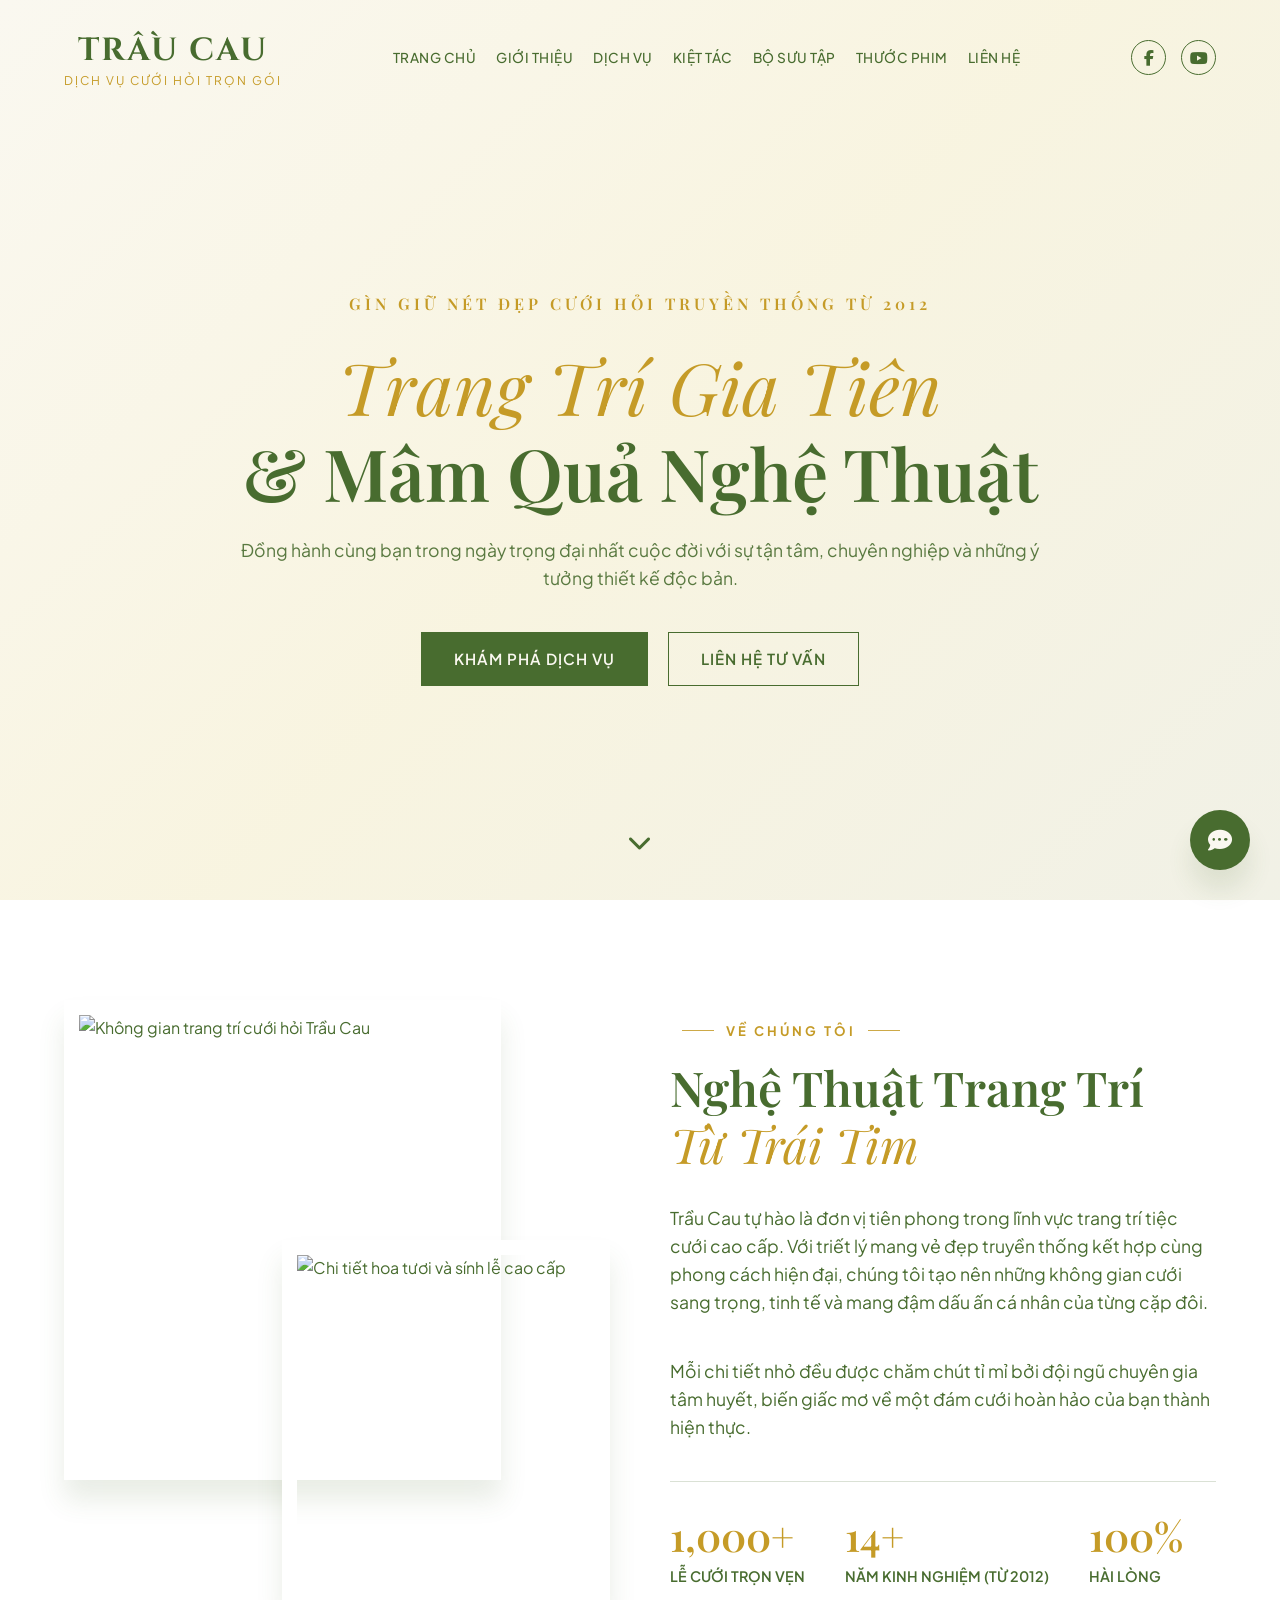
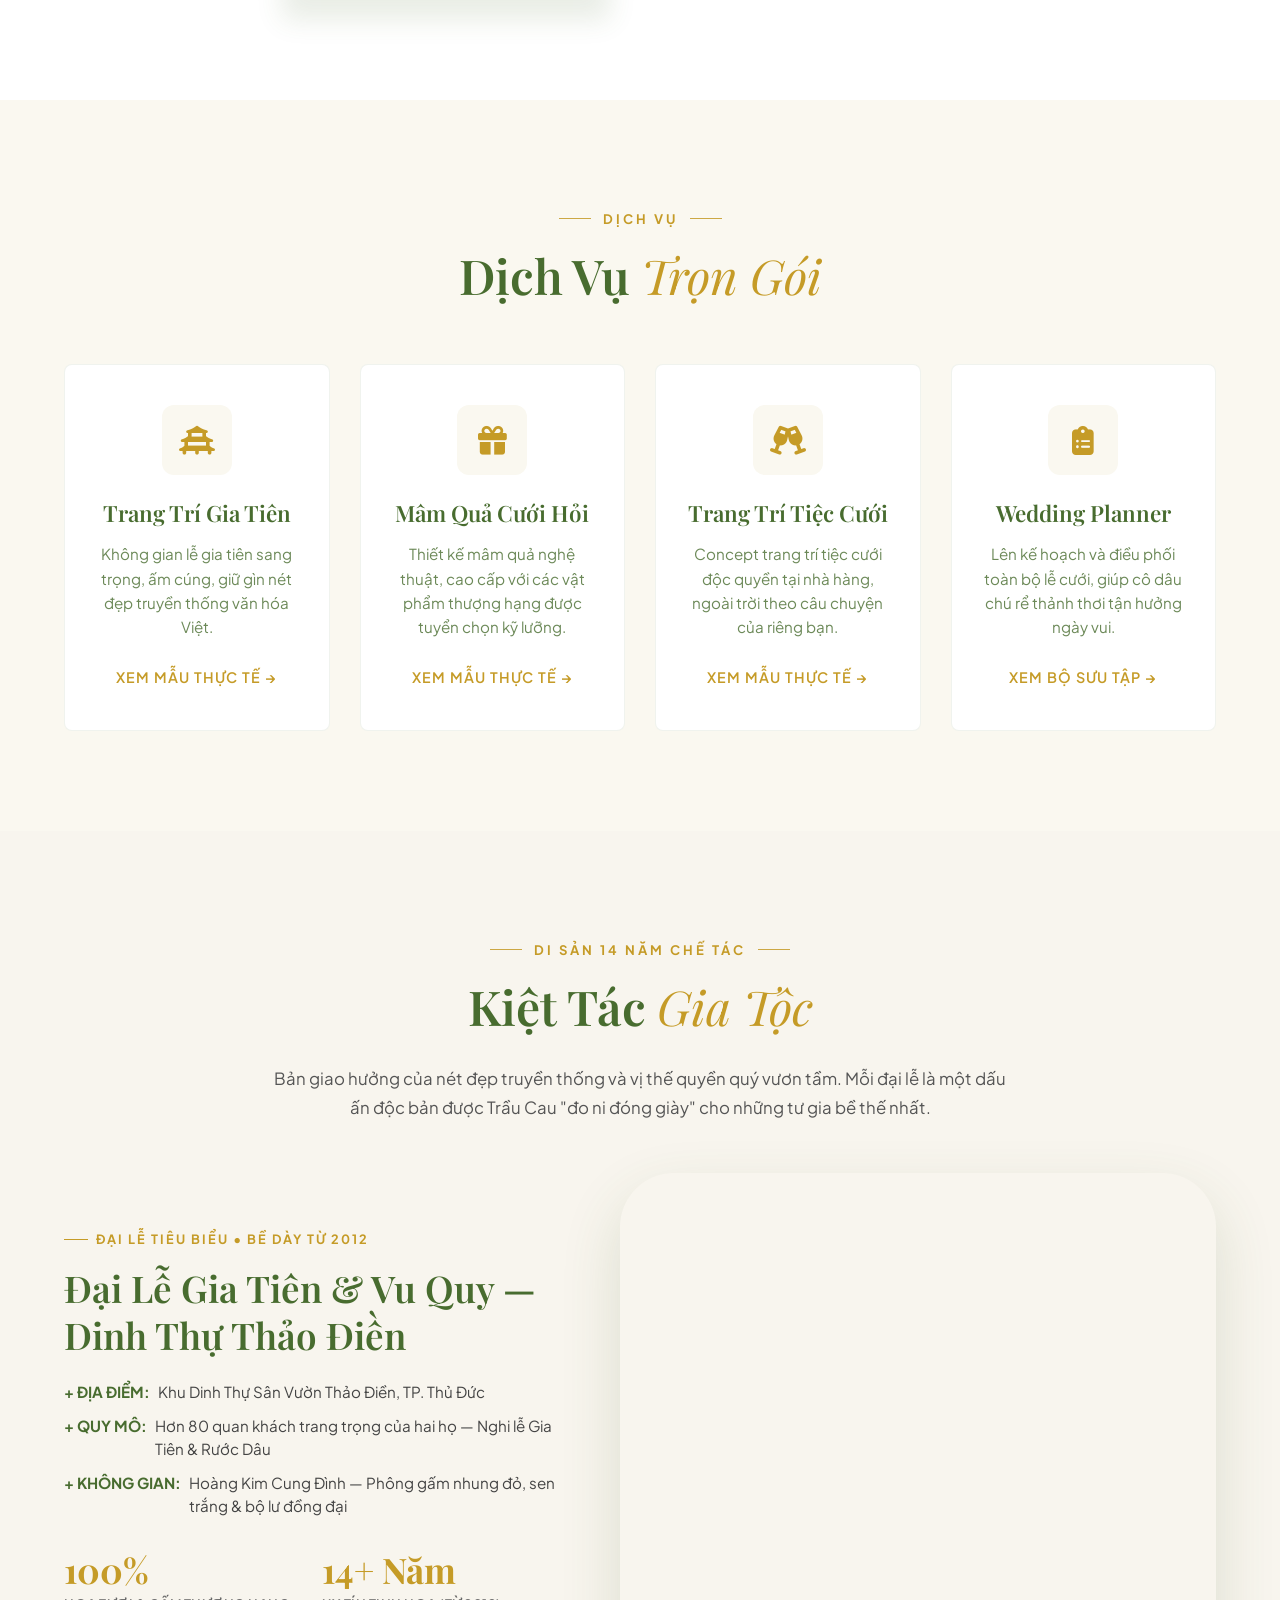
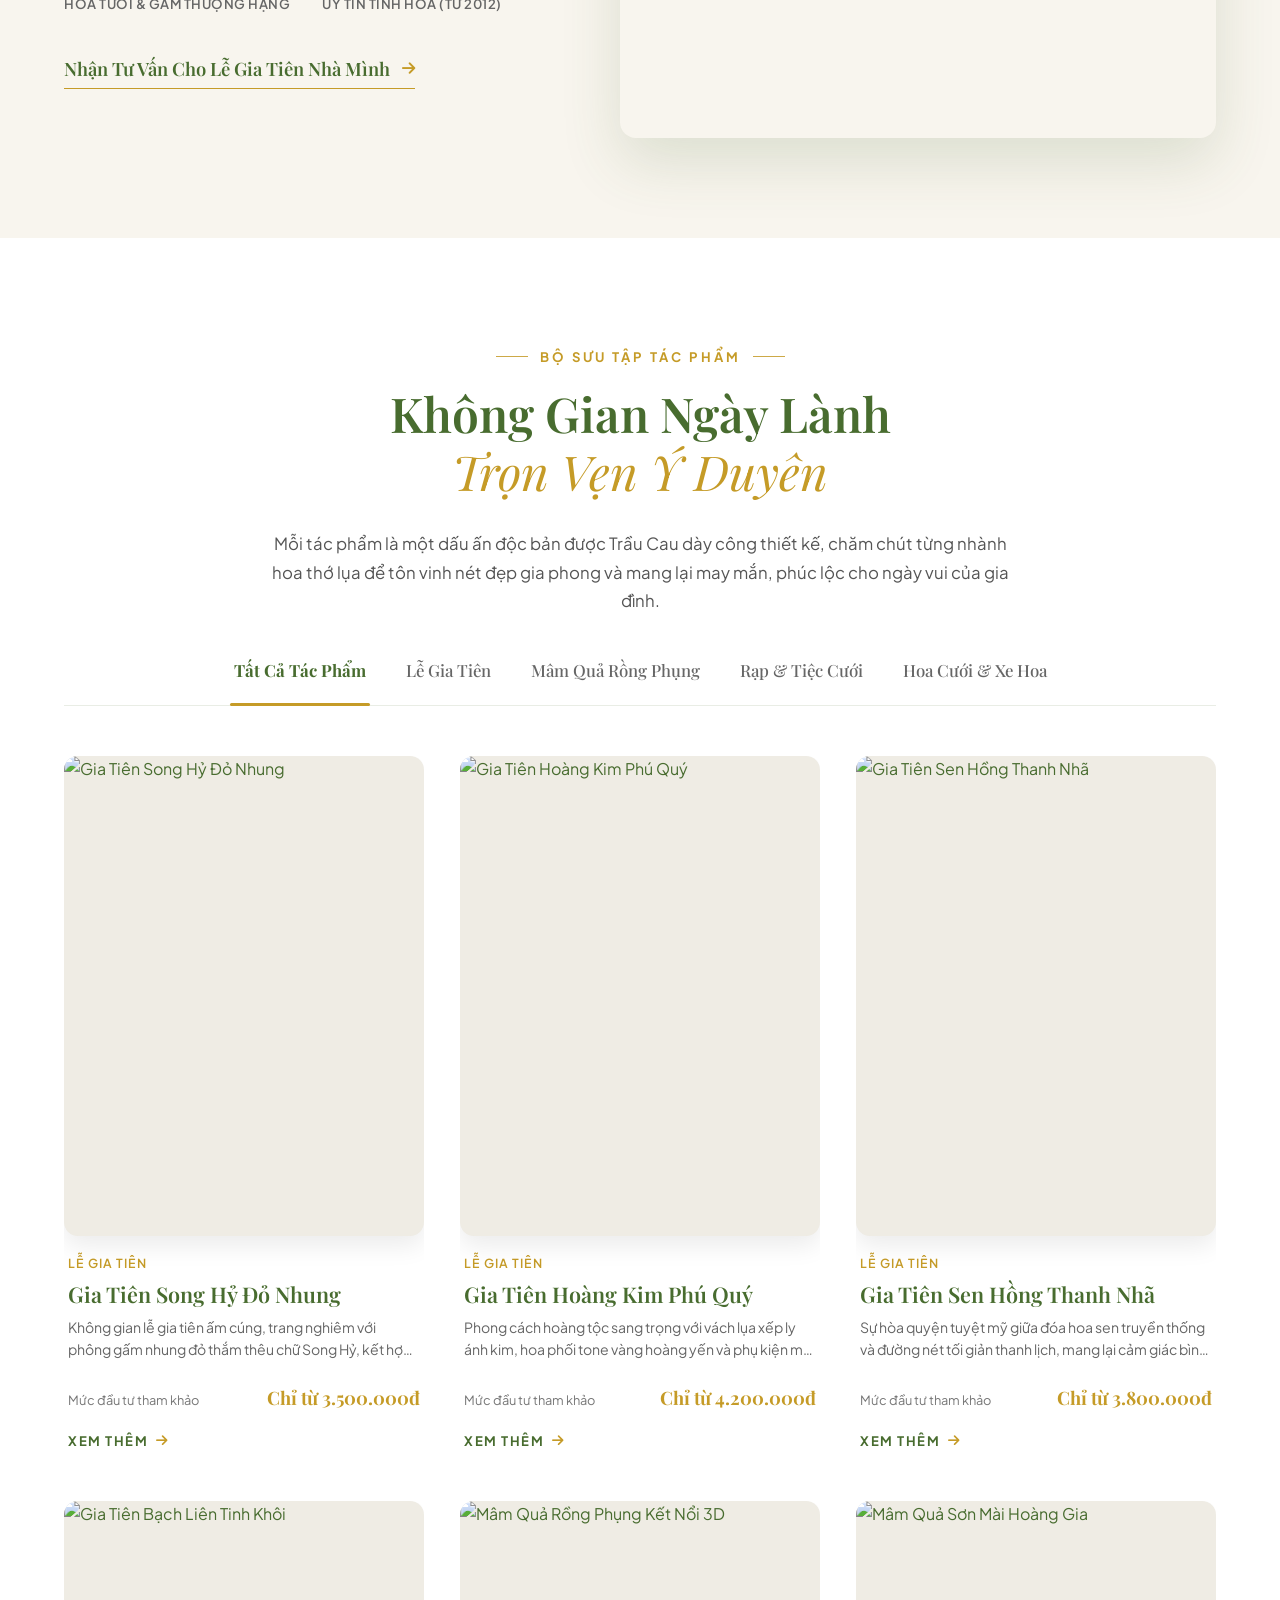
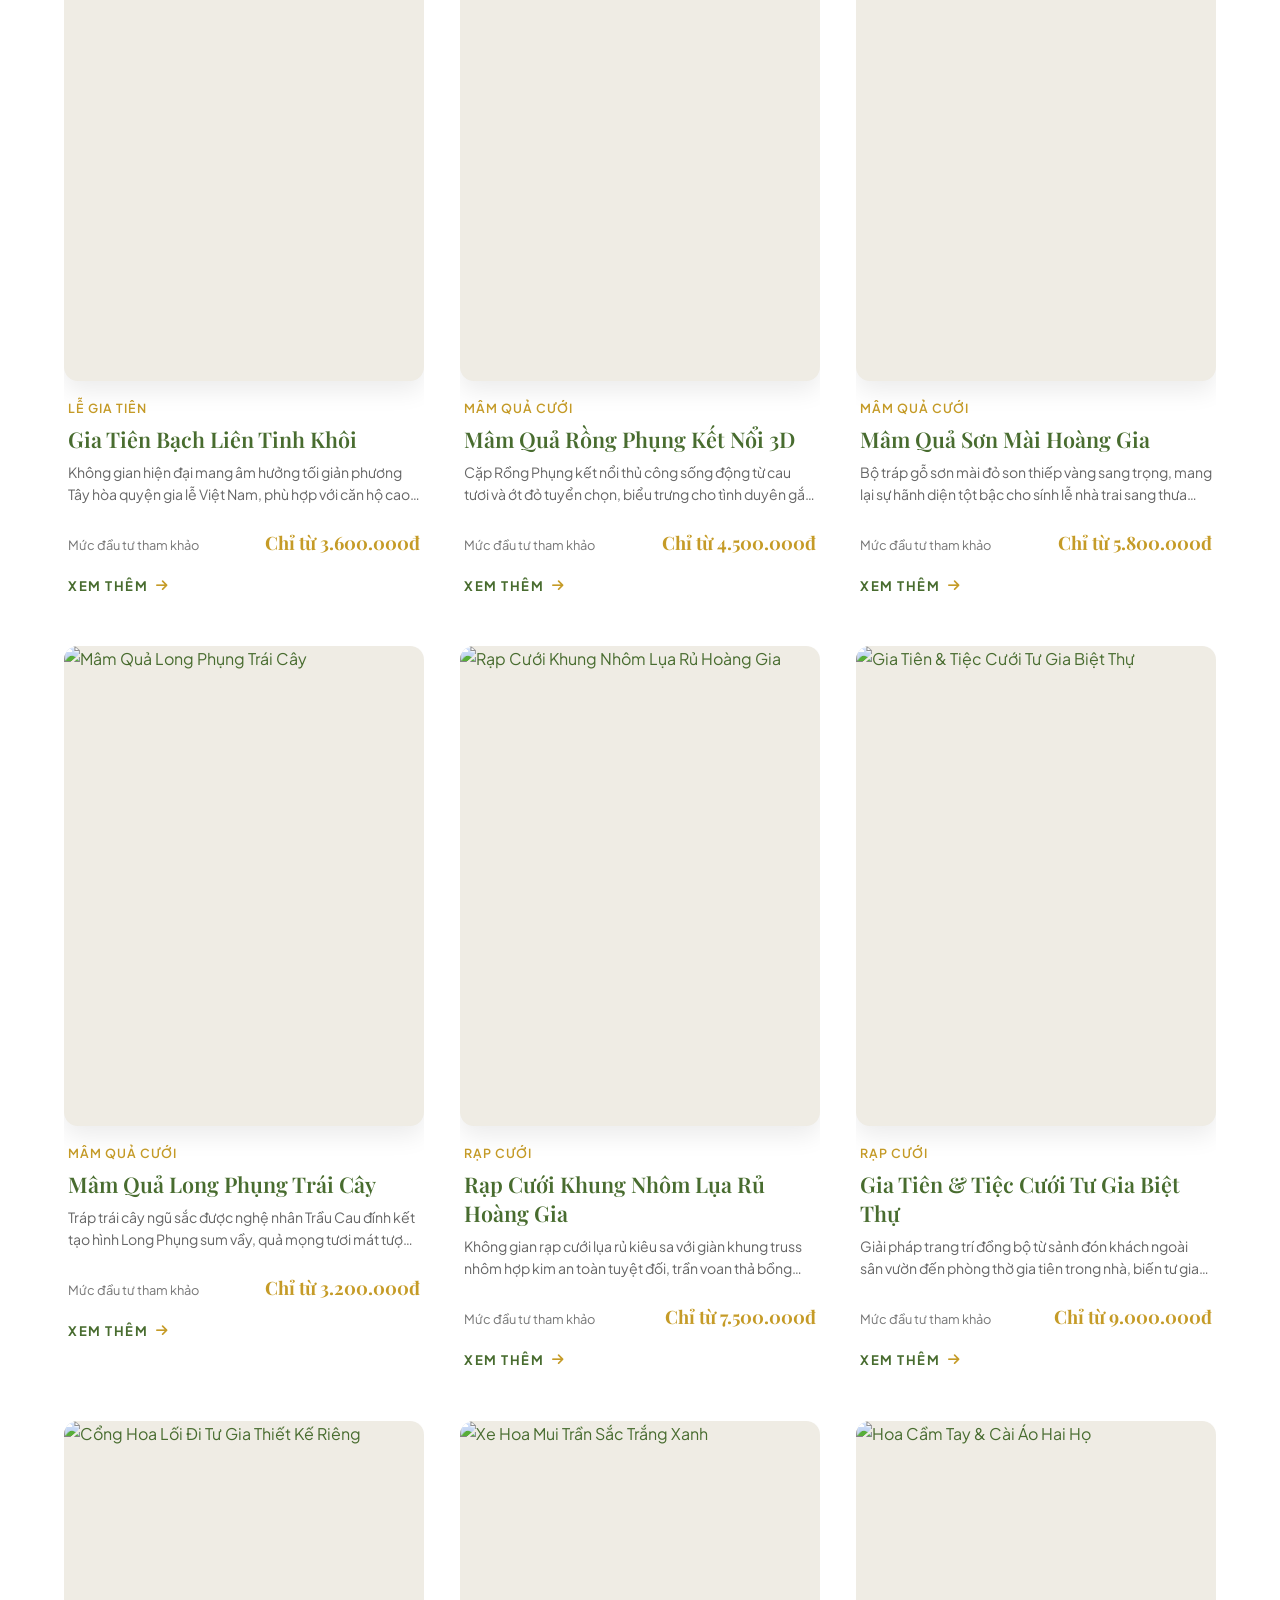
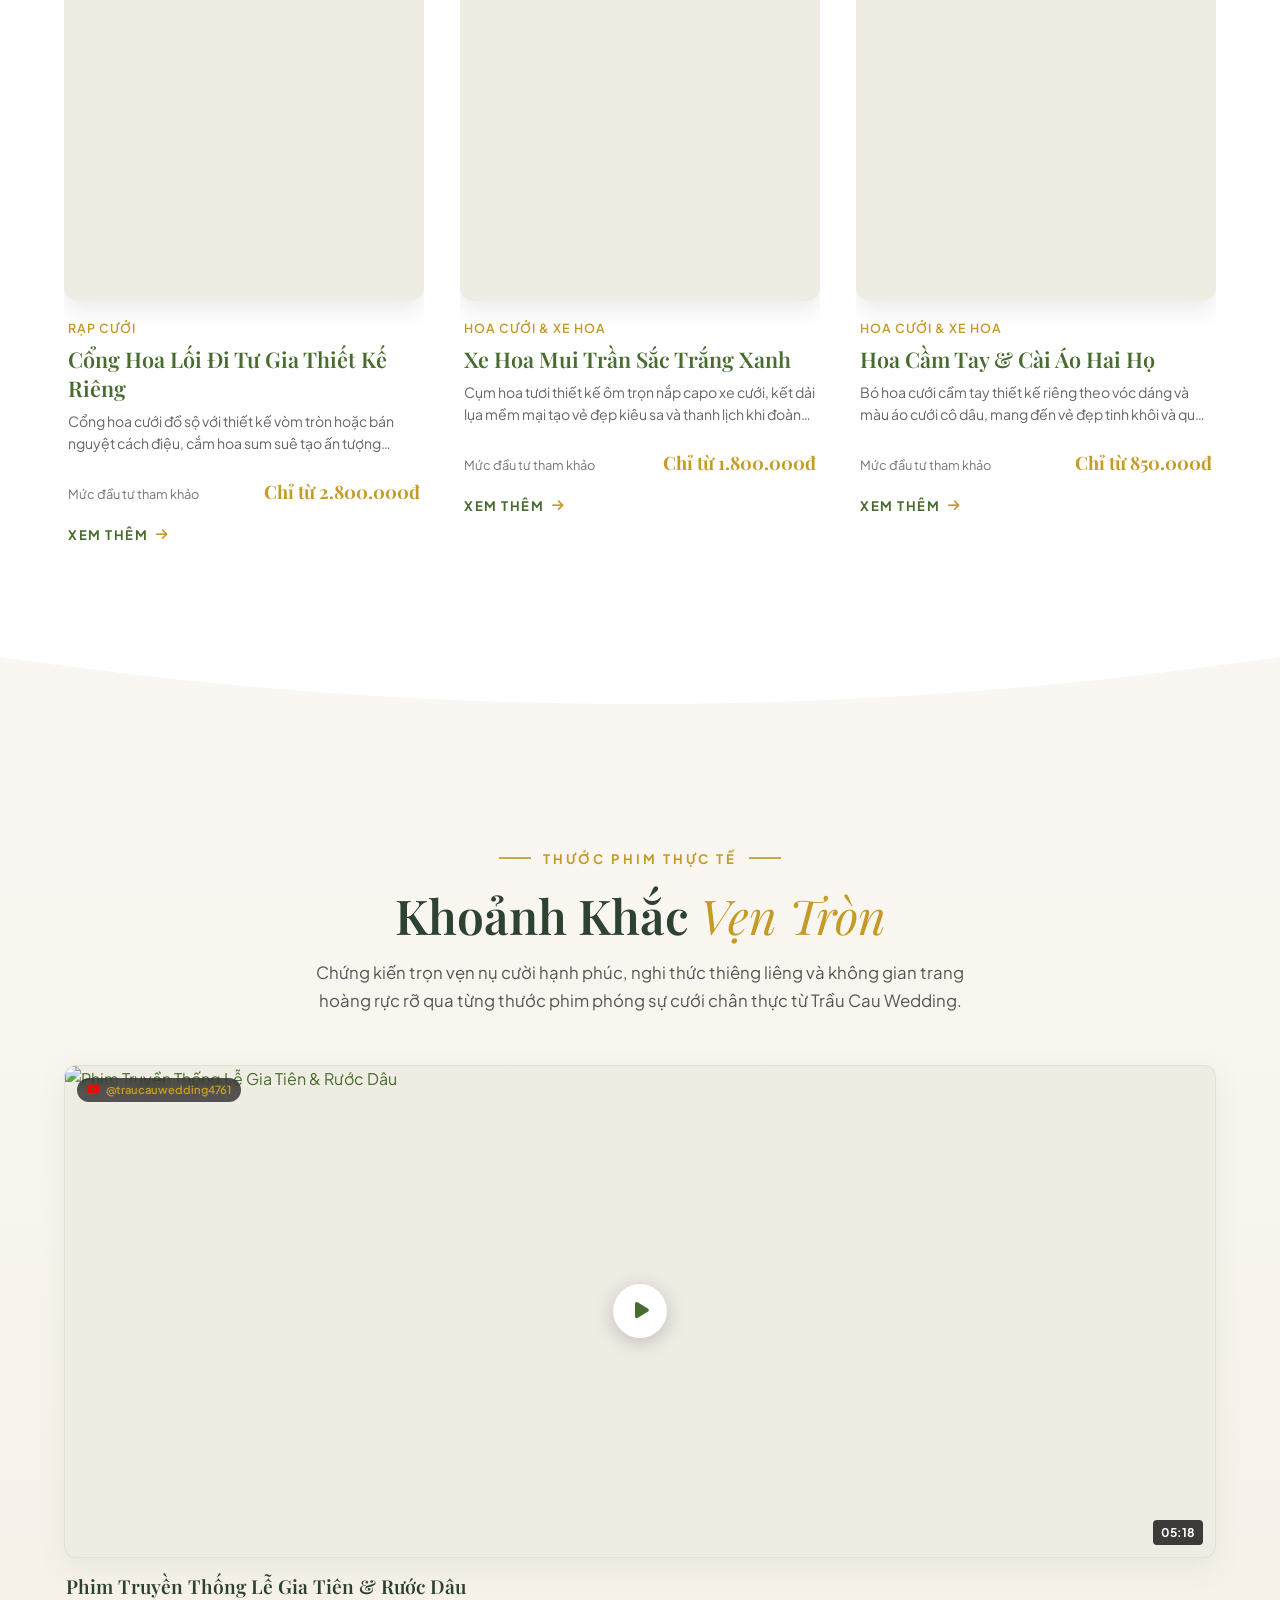
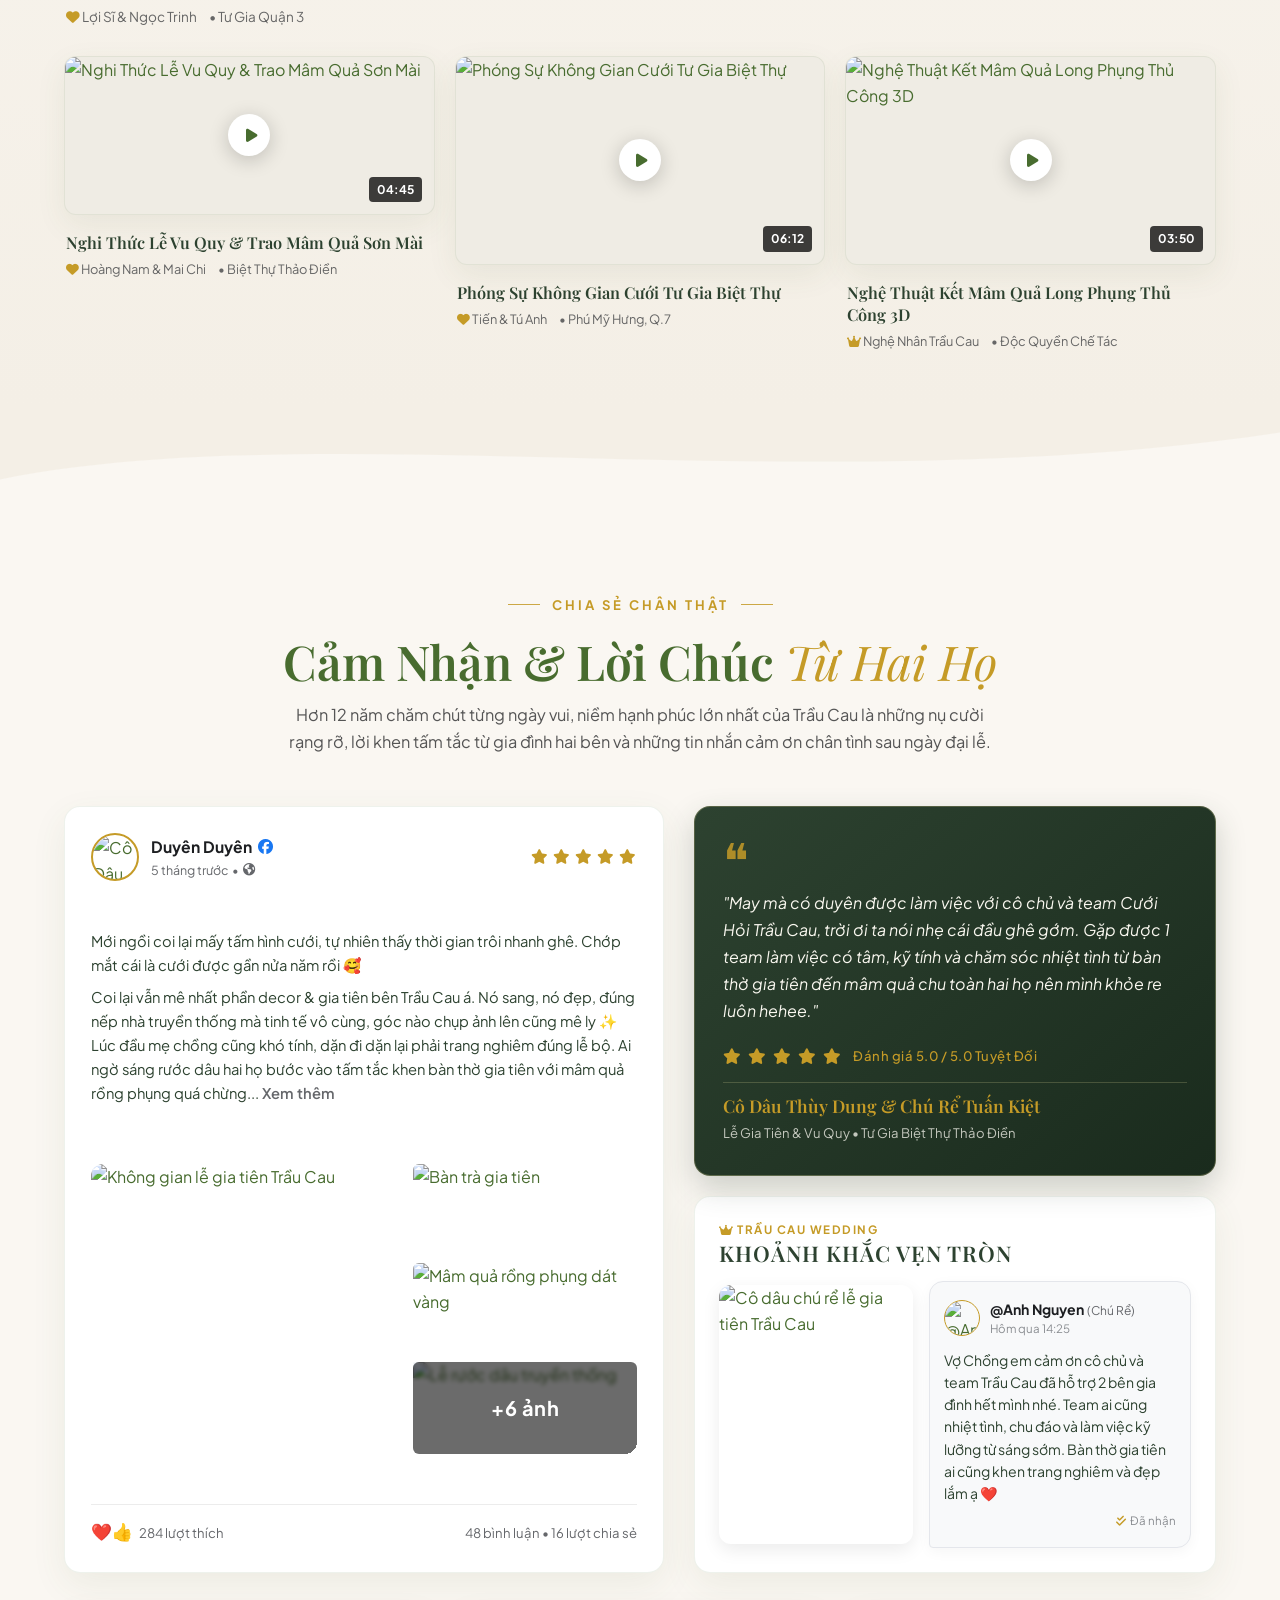
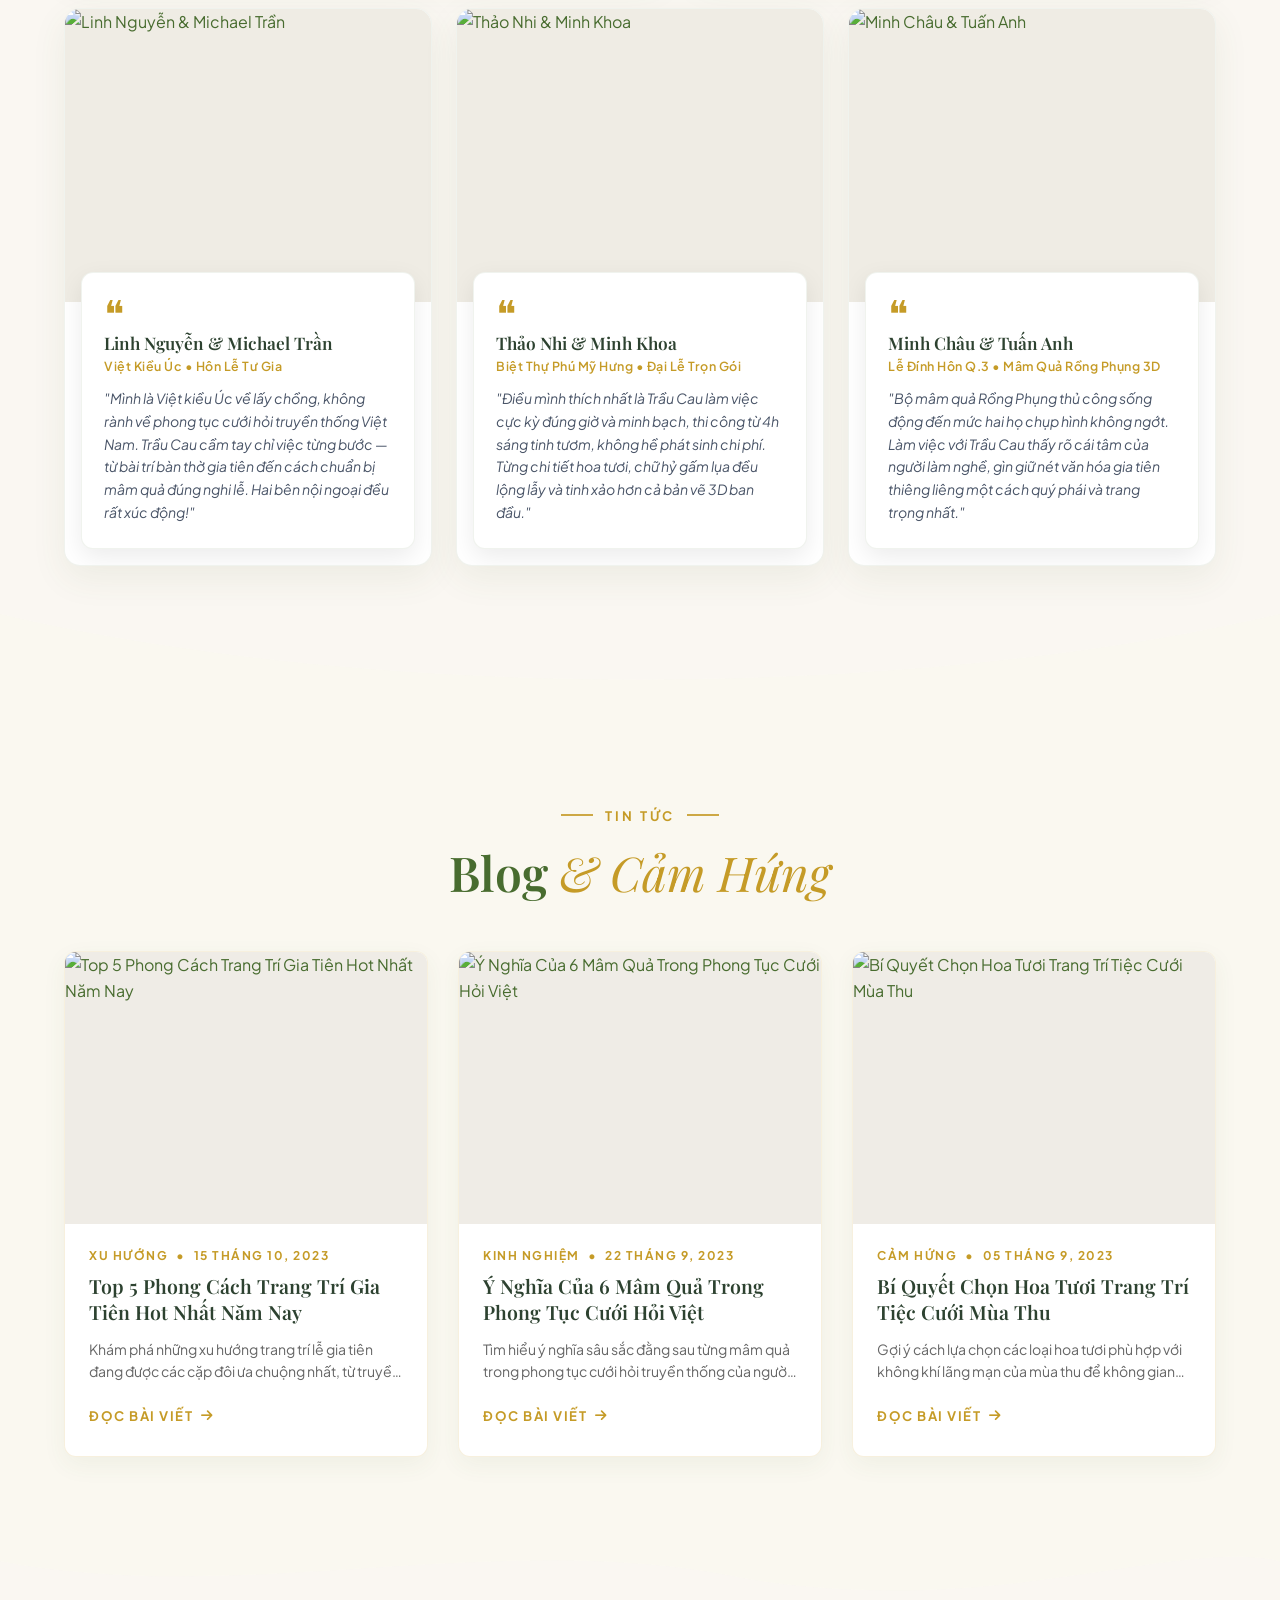
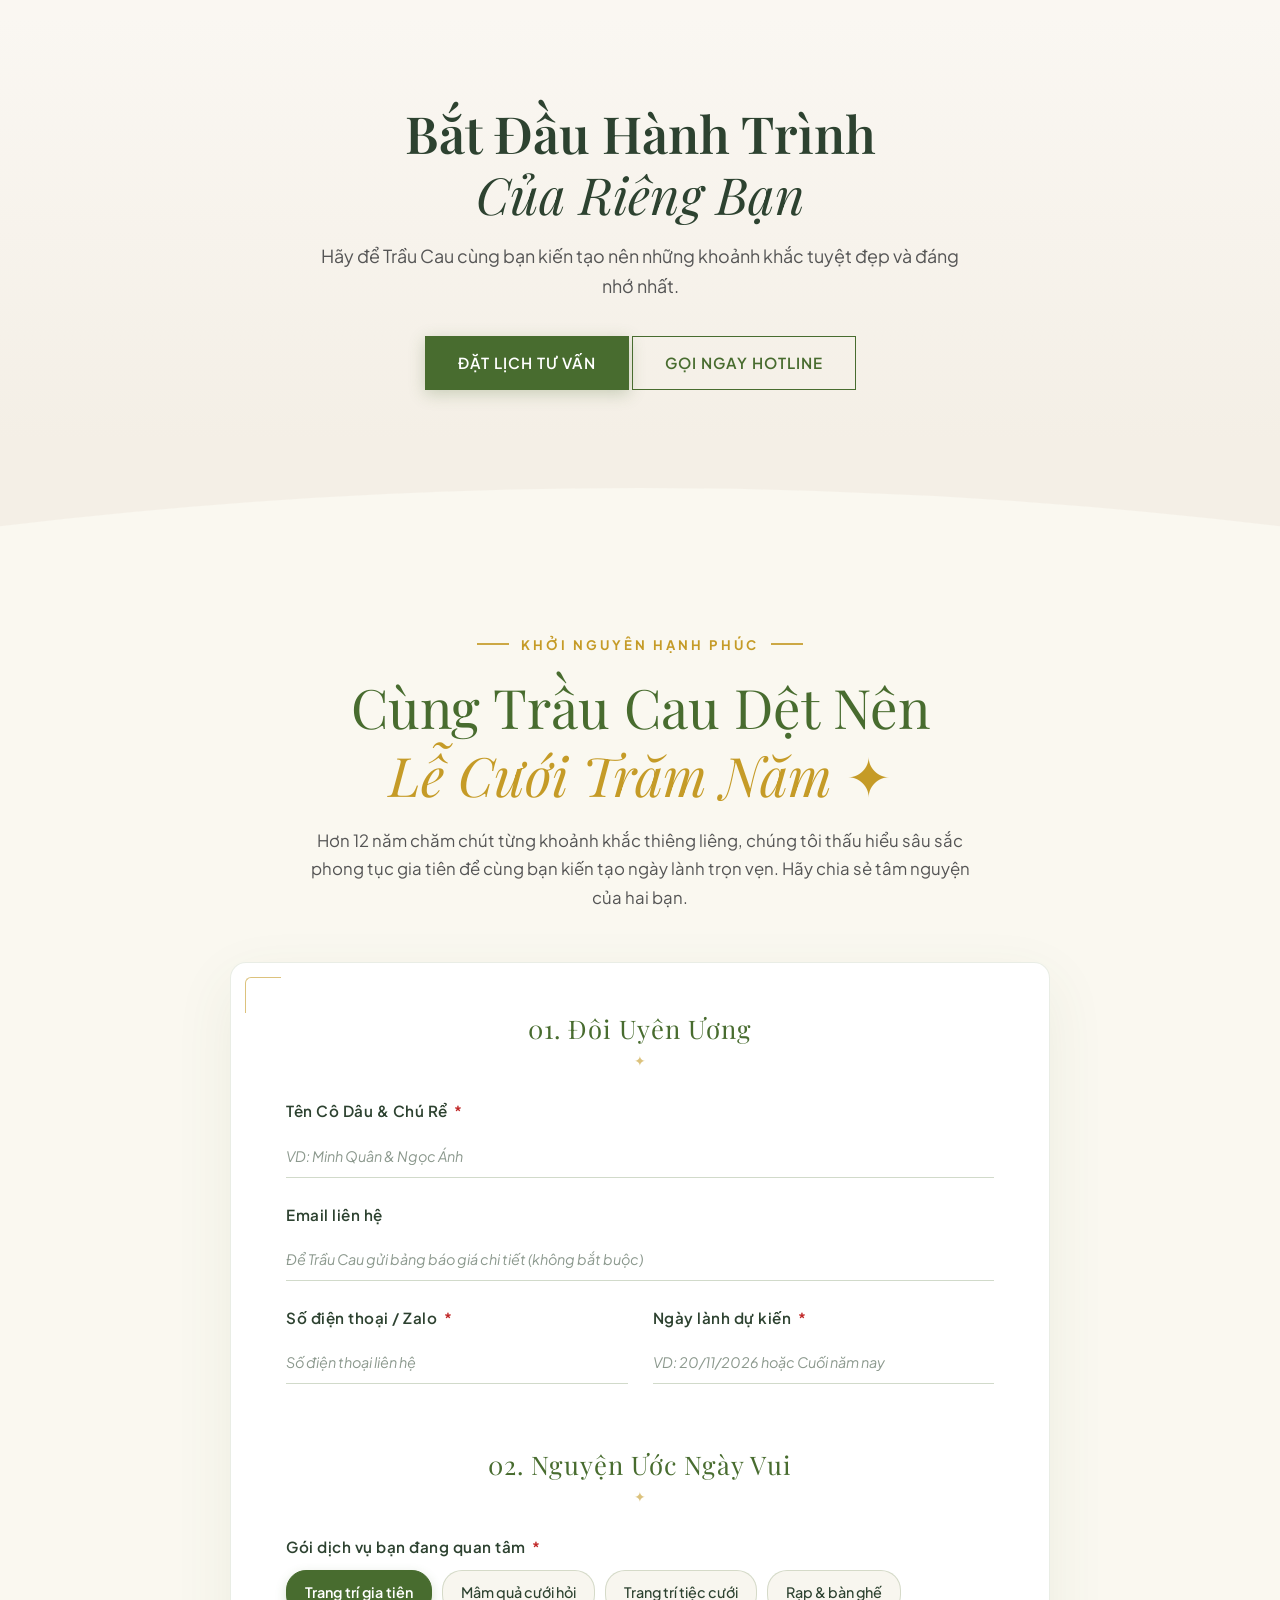
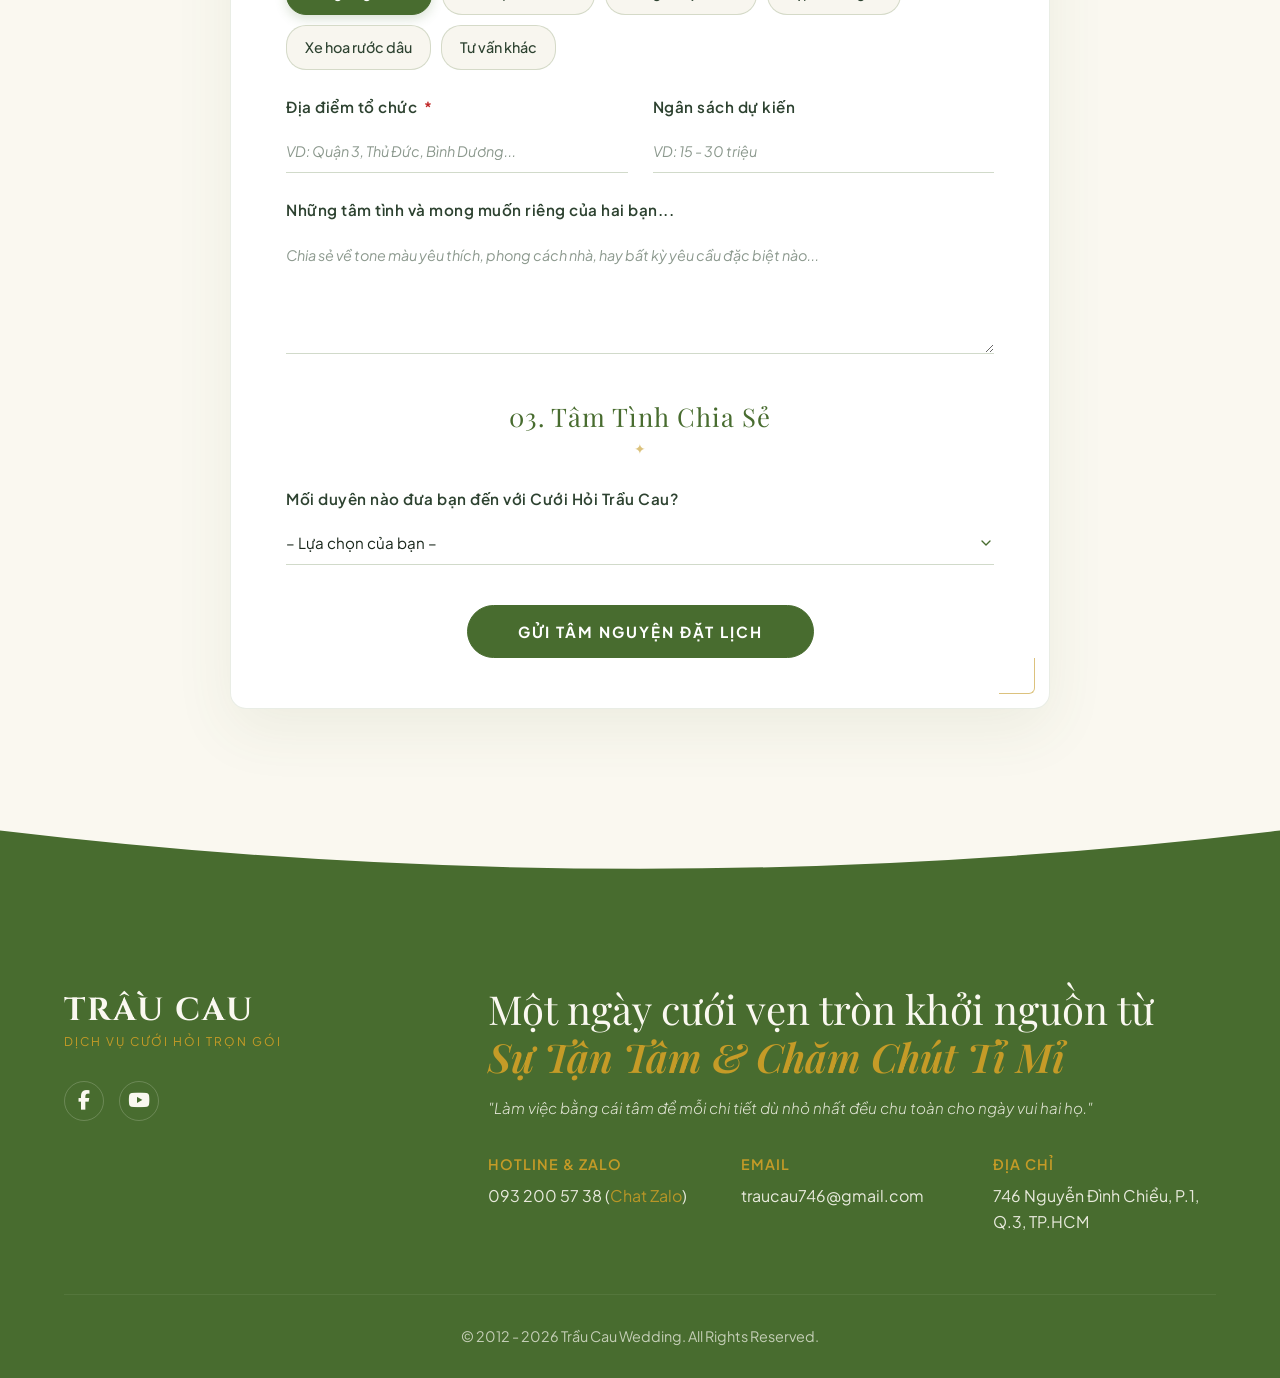
==== index.html @ 964a5516 "fix(blog,cta,footer): style homepage blog grid to match editorial cards, fix Zalo button visited tex" ====
<!DOCTYPE html>
<html lang="vi">
<head>
    <meta charset="UTF-8">
    <meta name="viewport" content="width=device-width, initial-scale=1.0">
    <title>Cưới Hỏi Trầu Cau - Dịch Vụ Cưới Hỏi Trọn Gói & Trang Trí Gia Tiên</title>
    <!-- Google Fonts -->
    <link rel="preconnect" href="https://fonts.googleapis.com">
    <link rel="preconnect" href="https://fonts.gstatic.com" crossorigin>
    <link href="https://fonts.googleapis.com/css2?family=Cinzel:wght@500;700&family=Playfair+Display:ital,wght@0,400;0,600;0,700;1,400;1,600;1,700&family=Plus+Jakarta+Sans:wght@300;400;500;600;700&display=swap" rel="stylesheet">
    <!-- Font Awesome -->
    <link rel="stylesheet" href="https://cdnjs.cloudflare.com/ajax/libs/font-awesome/6.5.1/css/all.min.css">
    <style>
        :root {
            /* Bố Cục Màu Sắc 60 - 30 - 10 Chuẩn Luxury */
            /* 60% DOMINANT (Nền Canvas): Sắc trắng ngà & lụa champagne ấm áp */
            --ivory: #FAF8F0;
            --champagne: #FAF7F2;
            --white: #FFFFFF;
            
            /* 30% SECONDARY (Cấu trúc & Nhận diện): Sắc xanh rêu di sản & lục thẫm */
            --green: #486C2F;
            --green-dark: #2D4230;
            --green-deep: #1A281C;
            --text-body: #555555;
            
            /* 10% ACCENT (Điểm nhấn Hoàng Gia): Vàng ánh kim hoàng cung đồng nhất 100% */
            --gold: #C59B27;
            --gold-text: #C59B27;
            --gold-hover: #D4AF37;
            --gold-light: #F7E7B4;
            --gold-border: rgba(197, 155, 39, 0.35);
            --gold-glow: rgba(197, 155, 39, 0.2);
            
            /* Shadows with green & gold */
            --shadow-sm: 0 4px 6px rgba(72, 108, 47, 0.05);
            --shadow-md: 0 10px 15px rgba(72, 108, 47, 0.08);
            --shadow-lg: 0 20px 25px rgba(72, 108, 47, 0.12);
            --shadow-gold: 0 8px 20px rgba(197, 155, 39, 0.2);

            /* Typography */
            --font-body: 'Plus Jakarta Sans', sans-serif;
            --font-heading: 'Playfair Display', serif;
            --font-brand: 'Cinzel', serif;

            /* Spacing */
            --section-pad-y: 100px;
            --section-pad-x: 5%;
        }

        html {
            scroll-behavior: smooth;
            scroll-padding-top: 80px;
        }

        * {
            margin: 0;
            padding: 0;
            box-sizing: border-box;
        }

        body {
            font-family: var(--font-body);
            background-color: var(--ivory);
            color: var(--green);
            line-height: 1.6;
            overflow-x: hidden;
        }

        /* Typography Base */
        h1, h2, h3, h4, h5, h6 {
            font-family: var(--font-heading);
            font-weight: 600;
            line-height: 1.2;
            color: var(--green);
        }

        h2.italic, span.italic, em {
            font-style: italic;
            font-weight: 400;
        }

        a {
            text-decoration: none;
            color: inherit;
            transition: all 0.3s ease;
        }

        ul {
            list-style: none;
        }

        img {
            max-width: 100%;
            height: auto;
            display: block;
        }

        .container {
            max-width: 1280px;
            margin: 0 auto;
            padding: 0 var(--section-pad-x);
        }

        .section-tag {
            display: inline-flex;
            align-items: center;
            justify-content: center;
            font-family: var(--font-body);
            font-size: 0.82rem;
            text-transform: uppercase;
            letter-spacing: 3px;
            font-weight: 700;
            color: var(--gold) !important;
            margin-bottom: 18px;
        }

        .section-tag::before, .section-tag::after {
            content: '';
            display: inline-block;
            width: 32px;
            height: 1.5px;
            background-color: var(--gold) !important;
            vertical-align: middle;
            margin: 0 12px;
            opacity: 0.85;
        }

        .text-gold {
            color: var(--gold) !important;
        }

        /* 100% Đồng nhất màu Vàng Ánh Kim Hoàng Gia cho chữ nghiêng tiêu đề (60-30-10) */
        .hero-title .italic,
        .about-title .italic,
        .masterpiece-title .italic,
        .cta-box h2 .italic,
        .consultation-title .italic {
            color: var(--gold) !important;
        }

        /* ==========================================
           GRADUAL CHARACTER REVEAL (XUẤT HIỆN TỪNG KÍ TỰ - 100% ZERO BLINKING CURSOR)
           ========================================== */
        .hero-reveal-line {
            display: inline-block;
            position: relative;
        }

        .reveal-word {
            display: inline-block;
            white-space: nowrap;
        }

        .reveal-space {
            display: inline-block;
            width: 0.28em;
        }

        .char-ink {
            display: inline-block;
            opacity: 0;
            transform: translateY(8px);
            filter: blur(2px);
            animation: charInkFadeIn 0.42s cubic-bezier(0.22, 1, 0.36, 1) forwards;
            will-change: opacity, transform, filter;
        }

        @keyframes charInkFadeIn {
            0% {
                opacity: 0;
                transform: translateY(8px);
                filter: blur(2px);
            }
            60% {
                opacity: 0.85;
                filter: blur(0.5px);
            }
            100% {
                opacity: 1;
                transform: translateY(0);
                filter: blur(0);
            }
        }

        /* Dòng thứ hai xuất hiện mượt mà đầm chắc sau khi chữ viết tay hoàn thành */
        .hero-reveal-sub {
            display: inline-block;
            opacity: 0;
            transform: translateY(10px);
            animation: subTitleFadeIn 0.7s cubic-bezier(0.22, 1, 0.36, 1) forwards;
            animation-delay: 1.1s;
        }

        @keyframes subTitleFadeIn {
            to {
                opacity: 1;
                transform: translateY(0);
            }
        }

        /* Buttons */
        .btn {
            display: inline-flex;
            align-items: center;
            justify-content: center;
            padding: 14px 32px;
            font-family: var(--font-body);
            font-size: 0.95rem;
            font-weight: 600;
            letter-spacing: 1px;
            text-transform: uppercase;
            cursor: pointer;
            transition: all 0.4s ease;
            border: 1px solid transparent;
        }

        .btn-primary {
            background-color: var(--green);
            color: var(--ivory);
        }

        .btn-primary:hover {
            background-color: var(--gold);
            color: var(--green);
            box-shadow: var(--shadow-gold);
        }

        .btn-outline {
            background-color: transparent;
            border-color: var(--green);
            color: var(--green);
        }

        .btn-outline:hover {
            background-color: var(--green);
            color: var(--ivory);
        }

        /* Image Placeholder */
        .img-placeholder {
            background-color: #E8E2D6;
            display: flex;
            align-items: center;
            justify-content: center;
            color: var(--green);
            opacity: 0.5;
            font-size: 2rem;
            width: 100%;
            height: 100%;
            object-fit: cover;
        }

        /* Animations */
        .fade-in-up {
            opacity: 0;
            transform: translateY(40px);
            transition: opacity 1s cubic-bezier(0.2, 0.8, 0.2, 1), transform 1s cubic-bezier(0.2, 0.8, 0.2, 1);
        }

        .fade-in-up.visible {
            opacity: 1;
            transform: translateY(0);
        }

        .delay-100 { transition-delay: 100ms; }
        .delay-200 { transition-delay: 200ms; }
        .delay-300 { transition-delay: 300ms; }

        /* Navigation */
        .header {
            position: fixed;
            top: 0;
            left: 0;
            width: 100%;
            z-index: 1000;
            transition: all 0.4s ease;
            padding: 25px 0;
        }

        .header.scrolled {
            background-color: var(--white);
            padding: 15px 0;
            box-shadow: var(--shadow-sm);
        }

        .nav-container {
            display: flex;
            justify-content: space-between;
            align-items: center;
        }

        .logo {
            text-align: center;
        }

        .logo-text {
            font-family: var(--font-brand);
            font-size: 2rem;
            font-weight: 700;
            color: var(--green);
            letter-spacing: 2px;
            margin-bottom: -5px;
        }

        .logo-tagline {
            font-size: 0.75rem;
            text-transform: uppercase;
            letter-spacing: 2px;
            color: var(--gold-text);
        }

        .nav-menu {
            display: flex;
            gap: 20px;
        }

        .nav-link {
            font-size: 0.85rem;
            font-weight: 500;
            text-transform: uppercase;
            letter-spacing: 0.5px;
            position: relative;
            white-space: nowrap;
        }

        .nav-link::after {
            content: '';
            position: absolute;
            bottom: -5px;
            left: 0;
            width: 0;
            height: 1px;
            background-color: var(--gold-text);
            transition: width 0.3s ease;
        }

        .nav-link:hover::after {
            width: 100%;
        }

        .nav-social {
            display: flex;
            gap: 15px;
        }

        .nav-social a {
            width: 35px;
            height: 35px;
            border-radius: 50%;
            border: 1px solid var(--green);
            color: var(--green);
            display: flex;
            align-items: center;
            justify-content: center;
            transition: all 0.3s;
        }

        .nav-social a:hover {
            background-color: var(--green);
            color: var(--ivory);
        }

        .mobile-menu-btn {
            display: none;
            font-size: 1.5rem;
            cursor: pointer;
            color: var(--green);
        }

        /* Hero Section */
        .hero {
            height: 100vh;
            display: flex;
            align-items: center;
            justify-content: center;
            text-align: center;
            position: relative;
            background: linear-gradient(135deg, var(--ivory) 0%, rgba(241, 229, 161, 0.2) 50%, rgba(72, 108, 47, 0.05) 100%);
            padding-top: 80px;
        }

        .hero-content {
            max-width: 800px;
            z-index: 2;
        }

        .hero-title {
            font-size: 4.5rem;
            margin-bottom: 20px;
            color: var(--green);
        }

        .hero-subtitle {
            font-size: 1rem;
            text-transform: uppercase;
            letter-spacing: 4px;
            color: var(--gold-text);
            margin-bottom: 30px;
            font-weight: 600;
        }

        .hero-desc {
            font-size: 1.1rem;
            margin-bottom: 40px;
            color: var(--green);
            opacity: 0.9;
        }

        .hero-btns {
            display: flex;
            gap: 20px;
            justify-content: center;
        }

        .scroll-down {
            position: absolute;
            bottom: 40px;
            left: 50%;
            transform: translateX(-50%);
            animation: bounce 2s infinite;
            color: var(--green);
            font-size: 1.5rem;
        }

        @keyframes bounce {
            0%, 20%, 50%, 80%, 100% { transform: translateY(0) translateX(-50%); }
            40% { transform: translateY(-20px) translateX(-50%); }
            60% { transform: translateY(-10px) translateX(-50%); }
        }

        /* About Section */
        .about {
            padding: var(--section-pad-y) 0;
            background-color: var(--white);
        }

        .about-grid {
            display: grid;
            grid-template-columns: 1fr 1fr;
            gap: 60px;
            align-items: center;
        }

        .about-images {
            position: relative;
            height: 600px;
        }

        .about-img-main {
            position: absolute;
            top: 0;
            left: 0;
            width: 80%;
            height: 80%;
            border: 15px solid var(--white);
            box-shadow: var(--shadow-lg);
            z-index: 1;
        }

        .about-img-overlap {
            position: absolute;
            bottom: 0;
            right: 0;
            width: 60%;
            height: 60%;
            border: 15px solid var(--white);
            box-shadow: var(--shadow-lg);
            z-index: 2;
        }

        .about-img-main img,
        .about-img-overlap img {
            width: 100%;
            height: 100%;
            object-fit: cover;
            display: block;
        }

        .about-title {
            font-size: 3rem;
            margin-bottom: 30px;
        }

        .about-desc {
            margin-bottom: 40px;
            font-size: 1.1rem;
        }

        .about-stats {
            display: flex;
            gap: 40px;
            border-top: 1px solid rgba(72, 108, 47, 0.2);
            padding-top: 30px;
        }

        .stat-item h3 {
            font-size: 2.5rem;
            color: var(--gold-text);
            margin-bottom: 5px;
            font-family: var(--font-heading);
        }

        .stat-item p {
            font-size: 0.9rem;
            font-weight: 600;
            text-transform: uppercase;
        }

        /* Services Section */
        .services {
            padding: var(--section-pad-y) 0;
            background-color: var(--ivory);
            text-align: center;
        }

        .services .about-title {
            margin-bottom: 60px;
        }

        .services-grid {
            display: grid;
            grid-template-columns: repeat(4, 1fr);
            gap: 30px;
        }

        .service-card {
            background-color: var(--white);
            padding: 40px 30px;
            text-align: center;
            transition: all 0.4s ease;
            box-shadow: none;
            border-radius: 8px;
            border: 1px solid rgba(72, 108, 47, 0.08);
        }

        .service-card:hover {
            transform: translateY(-10px);
            box-shadow: var(--shadow-sm);
        }

        .service-icon {
            width: 70px;
            height: 70px;
            margin: 0 auto 25px;
            background-color: var(--ivory);
            border-radius: 12px;
            display: flex;
            align-items: center;
            justify-content: center;
            font-size: 1.8rem;
            color: var(--gold-text);
        }

        .service-title {
            font-size: 1.4rem;
            margin-bottom: 15px;
            font-family: var(--font-heading);
        }

        .service-desc {
            font-size: 0.95rem;
            margin-bottom: 25px;
            opacity: 0.8;
        }

        .service-link {
            font-size: 0.9rem;
            font-weight: 600;
            text-transform: uppercase;
            color: var(--gold-text);
            letter-spacing: 1px;
        }

        .service-link:hover {
            color: var(--green);
        }

        /* ==========================================
           SECTION: KIỆT TÁC GIA TỘC (HERITAGE MASTERPIECES)
           ========================================== */
        .masterpieces {
            padding: var(--section-pad-y) 0;
            background-color: #F8F5EE;
            position: relative;
            overflow: hidden;
        }

        .masterpieces-header {
            text-align: center;
            max-width: 820px;
            margin: 0 auto 50px;
        }

        .masterpiece-showcase {
            display: grid;
            grid-template-columns: 1fr 1.2fr;
            gap: 60px;
            align-items: center;
        }

        .masterpiece-info {
            text-align: left;
        }

        .masterpiece-badge {
            display: inline-flex;
            align-items: center;
            gap: 8px;
            font-size: 0.8rem;
            font-weight: 700;
            color: var(--gold-text);
            letter-spacing: 2px;
            text-transform: uppercase;
            margin-bottom: 14px;
        }

        .masterpiece-badge::before {
            content: '';
            display: inline-block;
            width: 24px;
            height: 1.5px;
            background-color: var(--gold-text);
        }

        .masterpiece-title {
            font-family: var(--font-heading);
            font-size: 2.3rem;
            color: var(--green);
            line-height: 1.28;
            margin-bottom: 22px;
        }

        .masterpiece-specs {
            margin-bottom: 22px;
        }

        .masterpiece-spec-item {
            font-size: 0.95rem;
            color: #444444;
            margin-bottom: 10px;
            line-height: 1.55;
            display: flex;
            align-items: baseline;
            gap: 8px;
        }

        .masterpiece-spec-item strong {
            color: var(--green);
            font-weight: 700;
            white-space: nowrap;
        }

        .masterpiece-metrics {
            display: flex;
            flex-wrap: wrap;
            gap: 16px 32px;
            padding: 12px 0;
            margin: 22px 0 28px;
        }

        .metric-num {
            font-family: var(--font-heading);
            font-size: 2.2rem;
            font-weight: 700;
            color: var(--gold-text);
            line-height: 1;
            margin-bottom: 6px;
        }

        .metric-label {
            font-size: 0.82rem;
            color: #666666;
            text-transform: uppercase;
            letter-spacing: 0.5px;
            font-weight: 600;
        }

        .masterpiece-link {
            display: inline-flex;
            align-items: center;
            gap: 12px;
            font-family: var(--font-heading);
            font-size: 1.15rem;
            font-weight: 600;
            color: var(--green);
            text-decoration: none;
            position: relative;
            padding-bottom: 6px;
            transition: all 0.3s ease;
        }

        .masterpiece-link::after {
            content: '';
            position: absolute;
            bottom: 0;
            left: 0;
            width: 100%;
            height: 1.5px;
            background-color: var(--gold-text);
            transition: background-color 0.3s ease;
        }

        .masterpiece-link i {
            color: var(--gold-text);
            font-size: 0.95rem;
            transition: transform 0.3s ease;
        }

        .masterpiece-link:hover {
            color: var(--gold-text);
        }

        .masterpiece-link:hover i {
            transform: translateX(6px);
        }

        .masterpiece-visual {
            position: relative;
        }

        .masterpiece-img-frame {
            border-radius: 54px 54px 16px 16px;
            overflow: hidden;
            aspect-ratio: 4 / 3.8;
            box-shadow: 0 24px 60px rgba(72, 108, 47, 0.16);
            position: relative;
        }

        /* Khung viền ảnh kiệt tác phẳng, không glare gây chói */

        .masterpiece-img-frame img {
            width: 100%;
            height: 100%;
            object-fit: cover;
            display: block;
            will-change: transform;
        }

        @media (hover: none) {
            .masterpiece-img-frame img {
                transition: transform 0.6s cubic-bezier(0.16, 1, 0.3, 1);
            }
            .masterpiece-img-frame:hover img {
                transform: scale(1.04);
            }
        }
        @media (hover: hover) {
            .masterpiece-img-frame img {
                transform: scale(1.12); /* Phóng to để có không gian trượt (panning) không hở viền */
            }
        }

        /* ==========================================
           HYBRID LOOKBOOK: PHÒNG TRƯNG BÀY KHÔNG BIÊN GIỚI
           ========================================== */
        .portfolio {
            padding: var(--section-pad-y) 0;
            background-color: var(--white);
            text-align: center;
        }

        .lookbook-subtitle {
            font-size: 1.05rem;
            color: #555555;
            max-width: 740px;
            margin: 15px auto 35px;
            line-height: 1.7;
            font-weight: 400;
        }

        /* Lookbook Filter Tabs (Editorial Underline) */
        .lookbook-tabs {
            display: flex;
            justify-content: center;
            align-items: center;
            flex-wrap: wrap;
            gap: 32px;
            margin-bottom: 50px;
            border-bottom: 1px solid rgba(72, 108, 47, 0.12);
            padding-bottom: 16px;
        }

        .lookbook-tab {
            background: transparent;
            border: none;
            color: #666666;
            font-family: var(--font-heading);
            font-size: 1.05rem;
            font-weight: 500;
            padding: 8px 4px;
            position: relative;
            cursor: pointer;
            transition: color 0.3s ease;
            display: inline-flex;
            align-items: center;
            gap: 8px;
        }

        .lookbook-tab:hover {
            color: var(--green);
        }

        .lookbook-tab.active {
            color: var(--green);
            font-weight: 700;
        }

        .lookbook-tab.active::after {
            content: '';
            position: absolute;
            bottom: -17px;
            left: 0;
            width: 100%;
            height: 2.5px;
            background-color: var(--gold-text);
            border-radius: 2px;
            animation: tabUnderlineIn 0.3s cubic-bezier(0.16, 1, 0.3, 1);
        }

        @keyframes tabUnderlineIn {
            from { width: 0; }
            to { width: 100%; }
        }

        .lookbook-tab .tab-count {
            font-size: 0.75rem;
            font-family: var(--font-body);
            color: var(--gold-text);
            font-weight: 700;
        }

        /* Lookbook Grid (Borderless Magazine Style) */
        .lookbook-grid {
            display: grid;
            grid-template-columns: repeat(3, 1fr);
            gap: 36px;
            text-align: left;
        }

        .lookbook-card {
            background: transparent;
            display: flex;
            flex-direction: column;
            border-radius: 12px;
            overflow: hidden;
            transition: transform 0.4s cubic-bezier(0.16, 1, 0.3, 1);
            animation: fadeInScale 0.35s cubic-bezier(0.16, 1, 0.3, 1) forwards;
        }

        .lookbook-card:hover {
            transform: translateY(-6px);
        }

        .lookbook-card.hidden {
            display: none !important;
        }

        @keyframes fadeInScale {
            from {
                opacity: 0;
                transform: scale(0.96);
            }
            to {
                opacity: 1;
                transform: scale(1);
            }
        }

        
        .card-img-link {
            display: block;
            text-decoration: none;
            cursor: pointer;
        }
        .card-img-wrap {
            position: relative;
            aspect-ratio: 3 / 4;
            border-radius: 14px;
            overflow: hidden;
            background-color: #EFECE4;
            box-shadow: 0 10px 25px rgba(0, 0, 0, 0.08);
            cursor: pointer;
        }

        .card-img-wrap img {
            width: 100%;
            height: 100%;
            object-fit: cover;
            display: block;
            transition: transform 0.6s cubic-bezier(0.16, 1, 0.3, 1);
        }

        .lookbook-card:hover .card-img-wrap img {
            transform: scale(1.06);
        }

        .card-badge-top {
            position: absolute;
            top: 14px;
            left: 14px;
            background-color: rgba(26, 40, 28, 0.85);
            backdrop-filter: blur(4px);
            color: var(--gold);
            font-size: 0.72rem;
            font-weight: 700;
            padding: 5px 12px;
            border-radius: 4px;
            letter-spacing: 0.8px;
            text-transform: uppercase;
            box-shadow: 0 4px 12px rgba(0, 0, 0, 0.15);
            border: 1px solid rgba(241, 229, 161, 0.25);
            z-index: 2;
        }

        .card-badge-tone {
            position: absolute;
            top: 14px;
            right: 14px;
            background-color: rgba(250, 248, 240, 0.92);
            backdrop-filter: blur(4px);
            color: var(--green);
            font-size: 0.72rem;
            font-weight: 700;
            padding: 5px 10px;
            border-radius: 4px;
            box-shadow: 0 4px 12px rgba(0, 0, 0, 0.1);
            z-index: 2;
        }

        .card-overlay-btn {
            position: absolute;
            inset: 0;
            background: linear-gradient(to top, rgba(20, 32, 22, 0.7) 0%, rgba(20, 32, 22, 0) 50%);
            opacity: 0;
            display: flex;
            align-items: flex-end;
            justify-content: center;
            padding-bottom: 24px;
            transition: opacity 0.3s ease;
            z-index: 3;
        }

        .lookbook-card:hover .card-overlay-btn {
            opacity: 1;
        }

        .btn-overlay-view {
            background-color: var(--gold);
            color: var(--green);
            padding: 9px 18px;
            border-radius: 6px;
            font-size: 0.82rem;
            font-weight: 700;
            display: inline-flex;
            align-items: center;
            gap: 6px;
            box-shadow: 0 4px 14px rgba(0, 0, 0, 0.3);
            transform: translateY(10px);
            transition: transform 0.3s ease, background-color 0.2s ease;
        }

        .lookbook-card:hover .btn-overlay-view {
            transform: translateY(0);
        }

        .btn-overlay-view:hover {
            background-color: #FFFFFF;
            color: var(--green);
        }

        .card-body {
            padding: 18px 4px 10px;
            display: flex;
            flex-direction: column;
            flex-grow: 1;
        }

        .card-cat-label {
            font-size: 0.78rem;
            font-weight: 600;
            color: var(--gold-text);
            text-transform: uppercase;
            letter-spacing: 1px;
            margin-bottom: 6px;
        }

        .card-title {
            font-family: var(--font-heading);
            font-size: 1.35rem;
            color: var(--green);
            line-height: 1.35;
            margin-bottom: 8px;
            font-weight: 600;
            transition: color 0.25s ease;
        }

        .lookbook-card:hover .card-title {
            color: var(--gold-text);
        }

        .card-desc {
            font-size: 0.88rem;
            color: #666666;
            line-height: 1.55;
            margin-bottom: 14px;
            display: -webkit-box;
            -webkit-line-clamp: 2;
            -webkit-box-orient: vertical;
            overflow: hidden;
        }

        .card-price-editorial {
            display: flex;
            align-items: baseline;
            justify-content: space-between;
            padding: 8px 0 0;
            border-top: none;
            margin-bottom: 14px;
        }

        .card-price-editorial .price-label {
            font-size: 0.8rem;
            color: #777777;
        }

        .card-price-editorial .price-val {
            font-family: var(--font-heading);
            font-size: 1.15rem;
            font-weight: 700;
            color: var(--gold-text);
        }

        .card-actions {
            display: flex;
            align-items: center;
            justify-content: flex-start;
        }

        .btn-card-detail {
            background: transparent;
            border: none;
            color: var(--green);
            font-family: var(--font-body);
            font-size: 0.82rem;
            font-weight: 700;
            letter-spacing: 1.5px;
            text-transform: uppercase;
            display: inline-flex;
            align-items: center;
            gap: 8px;
            cursor: pointer;
            padding: 4px 0;
            position: relative;
            text-decoration: none;
            transition: color 0.3s ease;
        }

        .btn-card-detail::after {
            content: '';
            position: absolute;
            bottom: 0;
            left: 0;
            width: 0;
            height: 1.5px;
            background-color: var(--gold-text);
            transition: width 0.3s ease;
        }

        .btn-card-detail:hover {
            color: var(--gold-text);
        }

        .btn-card-detail:hover::after {
            width: 100%;
        }

        .btn-card-detail i {
            font-size: 0.82rem;
            color: var(--gold-text);
            transition: transform 0.3s ease;
        }

        .btn-card-detail:hover i {
            transform: translateX(5px);
        }

        .btn-card-zalo {
            min-height: 44px;
            padding: 9px 16px;
            background-color: var(--green);
            color: var(--gold);
            border: 1px solid var(--green);
            border-radius: 6px;
            font-family: var(--font-body);
            font-size: 0.82rem;
            font-weight: 700;
            display: inline-flex;
            align-items: center;
            justify-content: center;
            gap: 6px;
            cursor: pointer;
            transition: all 0.25s ease;
            text-decoration: none;
        }

        .btn-card-zalo:hover {
            background-color: var(--gold);
            color: var(--green);
            border-color: var(--gold);
            box-shadow: 0 4px 12px rgba(220, 166, 100, 0.35);
        }

        /* Lookbook Quick-View Modal */
        .lookbook-modal {
            position: fixed;
            inset: 0;
            background-color: rgba(20, 32, 22, 0.75);
            backdrop-filter: blur(5px);
            -webkit-backdrop-filter: blur(5px);
            z-index: 9999;
            display: flex;
            align-items: center;
            justify-content: center;
            padding: 20px;
            opacity: 0;
            visibility: hidden;
            transition: opacity 0.3s ease, visibility 0.3s ease;
        }

        .lookbook-modal.active {
            opacity: 1;
            visibility: visible;
        }

        .lookbook-modal-box {
            background-color: var(--ivory);
            width: 100%;
            max-width: 880px;
            max-height: 90vh;
            overflow-y: auto;
            border-radius: 16px;
            border: 1px solid rgba(241, 229, 161, 0.25);
            box-shadow: 0 25px 50px rgba(0, 0, 0, 0.3);
            position: relative;
            padding: 45px;
            transform: translateY(20px) scale(0.96);
            transition: transform 0.3s cubic-bezier(0.16, 1, 0.3, 1);
            text-align: left;
        }

        .lookbook-modal.active .lookbook-modal-box {
            transform: translateY(0) scale(1);
        }

        .modal-close-btn {
            position: absolute;
            top: 20px;
            right: 20px;
            width: 38px;
            height: 38px;
            border-radius: 50%;
            background-color: #FFFFFF;
            border: 1px solid rgba(72, 108, 47, 0.2);
            color: var(--green);
            font-size: 1.2rem;
            display: flex;
            align-items: center;
            justify-content: center;
            cursor: pointer;
            transition: all 0.25s ease;
            z-index: 10;
        }

        .modal-close-btn:hover {
            background-color: var(--green);
            color: #FFFFFF;
            transform: rotate(90deg);
        }

        .modal-grid {
            display: grid;
            grid-template-columns: 1fr 1.15fr;
            gap: 40px;
            align-items: start;
        }

        .modal-img-col {
            position: relative;
        }

        .modal-img-main {
            aspect-ratio: 3 / 4;
            background-color: #EFECE4;
            border-radius: 10px;
            overflow: hidden;
            display: flex;
            align-items: center;
            justify-content: center;
            margin-bottom: 12px;
            box-shadow: none;
        }

        .modal-img-main img {
            width: 100%;
            height: 100%;
            object-fit: cover;
            display: block;
        }

        .modal-specs-box {
            background: transparent;
            border: none;
            border-top: 1px solid rgba(72, 108, 47, 0.08);
            border-radius: 0;
            padding: 16px 0 0;
            margin-top: 16px;
        }

        .modal-specs-title {
            font-size: 0.85rem;
            font-weight: 700;
            color: var(--green);
            text-transform: uppercase;
            letter-spacing: 1px;
            margin-bottom: 10px;
            display: flex;
            align-items: center;
            gap: 6px;
        }

        .specs-item {
            font-size: 0.88rem;
            color: #444444;
            margin-bottom: 8px;
            display: grid;
            grid-template-columns: 20px 140px 1fr;
            align-items: baseline;
            gap: 8px;
            line-height: 1.5;
        }

        .specs-item i {
            color: var(--gold-text);
            width: 16px;
            text-align: center;
        }

        .specs-item strong {
            color: #2D4230;
            font-weight: 600;
            white-space: nowrap;
        }

        .specs-item span {
            color: #555555;
        }

        .modal-info-col h3 {
            font-family: var(--font-heading);
            font-size: 1.8rem;
            color: var(--green);
            line-height: 1.3;
            margin-bottom: 6px;
        }

        .modal-price-wrap {
            margin: 12px 0 16px;
            padding: 12px 0;
            background: transparent;
            border: none;
            border-left: none;
            border-radius: 4px;
        }

        .modal-price-val {
            font-family: var(--font-heading);
            font-size: 1.35rem;
            font-weight: 700;
            color: var(--gold-text);
        }

        .modal-price-note {
            font-size: 0.82rem;
            color: #777777;
            margin-top: 2px;
        }

        .modal-checklist-title {
            font-size: 0.95rem;
            font-weight: 700;
            color: var(--green);
            margin: 16px 0 10px;
            text-transform: uppercase;
            letter-spacing: 0.5px;
        }

        .modal-checklist {
            list-style: none;
            margin-bottom: 25px;
        }

        .modal-checklist li {
            font-size: 0.88rem;
            color: #444444;
            margin-bottom: 8px;
            display: flex;
            align-items: baseline;
            gap: 10px;
            line-height: 1.45;
        }

        .modal-checklist li i {
            color: var(--green);
            font-size: 0.85rem;
        }

        .modal-actions {
            margin-top: 22px;
            display: flex;
            align-items: center;
            gap: 12px;
        }

        .modal-btn-zalo {
            flex: 1.15;
            min-height: 46px;
            padding: 12px 20px;
            background-color: var(--green);
            color: #FFFFFF;
            border: 1.5px solid var(--green);
            border-radius: 30px;
            font-family: var(--font-body);
            font-size: 0.92rem;
            font-weight: 700;
            display: inline-flex;
            align-items: center;
            justify-content: center;
            gap: 8px;
            text-decoration: none;
            cursor: pointer;
            transition: all 0.3s ease;
            box-shadow: 0 4px 14px rgba(72, 108, 47, 0.2);
            white-space: nowrap;
        }

        .modal-btn-zalo:hover {
            background-color: var(--gold);
            color: var(--green);
            border-color: var(--gold);
            box-shadow: 0 6px 20px rgba(241, 229, 161, 0.5);
            transform: translateY(-2px);
        }

        .modal-btn-call {
            flex: 1;
            min-height: 46px;
            padding: 12px 18px;
            background-color: transparent;
            color: var(--green);
            border: 1.5px solid var(--green);
            border-radius: 30px;
            font-family: var(--font-body);
            font-size: 0.92rem;
            font-weight: 700;
            display: inline-flex;
            align-items: center;
            justify-content: center;
            gap: 8px;
            text-decoration: none;
            cursor: pointer;
            transition: all 0.3s ease;
            white-space: nowrap;
        }

        .modal-btn-call:hover {
            background-color: var(--green);
            color: #FFFFFF;
            transform: translateY(-2px);
            box-shadow: 0 4px 14px rgba(72, 108, 47, 0.2);
        }

        /* ==========================================
           SECTION: THƯỚC PHIM LỄ CƯỚI (VIDEO - CLIPS)
           ========================================== */
        .video-section {
            padding: 85px 0 50px;
            background: linear-gradient(180deg, #FAF7F2 0%, #F4EFE6 100%);
            color: var(--green);
            text-align: center;
            position: relative;
        }

        .video-title {
            color: #2D4230;
            margin-bottom: 15px;
        }

        .video-subtitle {
            font-size: 1.05rem;
            color: #555555;
            max-width: 680px;
            margin: 0 auto 50px;
            line-height: 1.65;
        }

        .video-grid {
            display: grid;
            grid-template-columns: 1fr;
            gap: 24px;
            text-align: left;
        }

        .video-grid .video-card:first-child .video-thumb-wrap {
            aspect-ratio: 21 / 9;
        }

        .video-grid-sub {
            display: grid;
            grid-template-columns: repeat(3, 1fr);
            gap: 20px;
        }

        .video-card {
            background: transparent;
            border: none;
            border-radius: 0;
            overflow: visible;
            transition: transform 0.4s cubic-bezier(0.16, 1, 0.3, 1);
        }

        .video-card:hover {
            transform: translateY(-6px);
            border-color: transparent;
            box-shadow: none;
        }

        .video-thumb-wrap {
            position: relative;
            aspect-ratio: 16 / 9;
            border-radius: 12px;
            overflow: hidden;
            cursor: pointer;
            background-color: #EFECE4;
            box-shadow: 0 10px 30px rgba(72, 108, 47, 0.08);
            border: 1px solid rgba(72, 108, 47, 0.08);
        }

        .video-thumb-wrap img {
            width: 100%;
            height: 100%;
            object-fit: cover;
            display: block;
            transition: transform 0.5s ease, filter 0.5s ease;
        }

        .video-card:hover .video-thumb-wrap img {
            transform: scale(1.04);
        }

        .video-play-btn {
            position: absolute;
            top: 50%;
            left: 50%;
            transform: translate(-50%, -50%);
            width: 54px;
            height: 54px;
            border-radius: 50%;
            background-color: #FFFFFF;
            color: var(--green);
            display: flex;
            align-items: center;
            justify-content: center;
            font-size: 1.15rem;
            padding-left: 4px;
            box-shadow: 0 4px 20px rgba(0, 0, 0, 0.2);
            transition: all 0.3s cubic-bezier(0.16, 1, 0.3, 1);
            z-index: 2;
        }

        .video-card:hover .video-play-btn {
            background-color: var(--green);
            color: #FFFFFF;
            transform: translate(-50%, -50%) scale(1.1);
            box-shadow: 0 6px 24px rgba(72, 108, 47, 0.35);
        }

        .video-duration {
            position: absolute;
            bottom: 12px;
            right: 12px;
            background: rgba(0, 0, 0, 0.75);
            color: #FFFFFF;
            font-size: 0.75rem;
            font-weight: 700;
            padding: 3px 8px;
            border-radius: 4px;
            z-index: 2;
        }

        .video-channel-tag {
            position: absolute;
            top: 12px;
            left: 12px;
            background: rgba(0, 0, 0, 0.65);
            backdrop-filter: blur(4px);
            color: var(--gold);
            font-size: 0.7rem;
            font-weight: 600;
            padding: 3px 10px;
            border-radius: 20px;
            display: flex;
            align-items: center;
            gap: 6px;
            z-index: 2;
        }

        .video-channel-tag i {
            color: #FF0000;
        }

        .video-info {
            padding: 16px 2px 4px;
        }

        .video-info h3 {
            font-family: var(--font-heading);
            font-size: 1.2rem;
            color: #2D4230;
            line-height: 1.35;
            margin-bottom: 6px;
            font-weight: 600;
        }

        .video-meta {
            font-size: 0.85rem;
            color: #666666;
            display: flex;
            align-items: center;
            gap: 12px;
        }

        .video-meta span {
            color: #666666;
        }

        .video-meta .fa-heart,
        .video-meta .fa-crown {
            color: var(--gold-text);
        }

        .video-grid-sub .video-play-btn {
            width: 42px;
            height: 42px;
            font-size: 0.95rem;
        }

        .video-grid-sub .video-info h3 {
            font-size: 1.02rem;
        }

        .video-grid-sub .video-meta {
            font-size: 0.8rem;
        }

        .video-grid-sub .video-channel-tag {
            display: none;
        }

        @media (max-width: 768px) {
            .video-grid-sub {
                grid-template-columns: 1fr;
            }
        }

        /* Video Lightbox Modal */
        .video-lightbox {
            position: fixed;
            inset: 0;
            background-color: rgba(0, 0, 0, 0.92);
            backdrop-filter: blur(10px);
            z-index: 10001;
            display: flex;
            align-items: center;
            justify-content: center;
            padding: 20px;
            opacity: 0;
            visibility: hidden;
            transition: opacity 0.3s ease, visibility 0.3s ease;
        }

        .video-lightbox.active {
            opacity: 1;
            visibility: visible;
        }

        .video-lightbox-box {
            width: 100%;
            max-width: 920px;
            position: relative;
        }

        .video-lightbox-frame {
            position: relative;
            aspect-ratio: 16 / 9;
            background-color: #000000;
            border-radius: 12px;
            overflow: hidden;
            box-shadow: 0 25px 60px rgba(0, 0, 0, 0.8);
            border: 1px solid rgba(241, 229, 161, 0.2);
        }

        .video-lightbox-frame iframe {
            width: 100%;
            height: 100%;
            border: none;
            display: block;
        }

        .video-lightbox-close {
            position: absolute;
            top: -45px;
            right: 0;
            background: transparent;
            border: none;
            color: #FFFFFF;
            font-size: 2rem;
            cursor: pointer;
            line-height: 1;
            transition: color 0.2s ease, transform 0.2s ease;
        }

        .video-lightbox-close:hover {
            color: var(--gold);
            transform: scale(1.15);
        }

        /* ==========================================
           SECTION: FEEDBACK & CẢM NHẬN KHÁCH HÀNG (HÌNH 2 LUXURY)
           ========================================== */
        .testimonials,
        .feedback-section {
            padding: 85px 0 50px;
            background-color: #FAF7F2;
            text-align: center;
            color: var(--green);
            position: relative;
        }

        .testimonials .about-title,
        .feedback-section .about-title {
            color: var(--green);
            margin-bottom: 12px;
        }

        .feedback-subtitle {
            font-size: 1.02rem;
            color: #555555;
            max-width: 720px;
            margin: 0 auto 50px;
            line-height: 1.65;
        }

        /* Top Row: 2-Column Grid (Facebook Review + Stacked Cards) */
        .feedback-showcase-top {
            display: grid;
            grid-template-columns: 1.15fr 1fr;
            gap: 30px;
            align-items: stretch;
            margin-bottom: 35px;
            text-align: left;
        }

        /* Col 1: Facebook Review Card */
        .fb-review-card {
            background-color: #FFFFFF;
            border-radius: 16px;
            padding: 26px;
            box-shadow: 0 12px 35px rgba(72, 108, 47, 0.08);
            border: 1px solid rgba(72, 108, 47, 0.09);
            display: flex;
            flex-direction: column;
            justify-content: space-between;
            transition: transform 0.3s ease, box-shadow 0.3s ease;
        }

        .fb-review-card:hover {
            transform: translateY(-4px);
            box-shadow: 0 18px 45px rgba(72, 108, 47, 0.12);
        }

        .fb-review-header {
            display: flex;
            align-items: center;
            gap: 12px;
            margin-bottom: 15px;
        }

        .fb-avatar {
            width: 48px;
            height: 48px;
            border-radius: 50%;
            object-fit: cover;
            border: 2px solid var(--gold);
        }

        .fb-user-info {
            flex: 1;
        }

        .fb-name-row {
            display: flex;
            align-items: center;
            gap: 6px;
        }

        .fb-user-name {
            font-weight: 700;
            font-size: 0.98rem;
            color: #1c1e21;
        }

        .fb-badge-icon {
            color: #1877f2;
            font-size: 0.95rem;
        }

        .fb-time-meta {
            font-size: 0.78rem;
            color: #65676b;
            display: flex;
            align-items: center;
            gap: 4px;
            margin-top: 2px;
        }

        .fb-rating-stars {
            color: var(--gold);
            font-size: 0.92rem;
            letter-spacing: 1px;
        }

        .fb-review-caption {
            font-size: 0.92rem;
            line-height: 1.62;
            color: #2D4230;
            margin-bottom: 16px;
        }

        .fb-review-caption p {
            margin-bottom: 8px;
        }

        .fb-see-more {
            color: #65676b;
            cursor: pointer;
            font-weight: 600;
        }

        /* Facebook 4-Photo Collage Grid */
        .fb-photo-grid {
            display: grid;
            grid-template-columns: 1.4fr 1fr;
            gap: 8px;
            border-radius: 12px;
            overflow: hidden;
            margin-bottom: 16px;
            height: 290px;
        }

        .fb-photo-main {
            overflow: hidden;
            border-radius: 8px;
        }

        .fb-photo-main img {
            width: 100%;
            height: 100%;
            object-fit: cover;
            display: block;
            transition: transform 0.4s ease;
        }

        .fb-review-card:hover .fb-photo-main img {
            transform: scale(1.03);
        }

        .fb-photo-sub {
            display: grid;
            grid-template-rows: repeat(3, 1fr);
            gap: 8px;
        }

        .fb-photo-thumb {
            position: relative;
            overflow: hidden;
            border-radius: 6px;
        }

        .fb-photo-thumb img {
            width: 100%;
            height: 100%;
            object-fit: cover;
            display: block;
        }

        .fb-photo-overlay-badge {
            position: absolute;
            inset: 0;
            background: rgba(0, 0, 0, 0.58);
            color: #FFFFFF;
            font-size: 1.25rem;
            font-weight: 700;
            display: flex;
            align-items: center;
            justify-content: center;
            backdrop-filter: blur(2px);
            letter-spacing: 0.5px;
        }

        .fb-review-footer {
            display: flex;
            align-items: center;
            justify-content: space-between;
            border-top: 1px solid #ECECEC;
            padding-top: 14px;
            font-size: 0.82rem;
            color: #65676b;
        }

        .fb-reactions {
            display: flex;
            align-items: center;
            gap: 6px;
        }

        .fb-reaction-icons {
            font-size: 1.05rem;
        }

        /* Col 2: Stacked Cards */
        .feedback-col-stacked {
            display: flex;
            flex-direction: column;
            gap: 20px;
            justify-content: space-between;
        }

        /* Top Stacked: Highlight Quote Card */
        .feedback-highlight-quote {
            background: linear-gradient(140deg, #2D4230 0%, #1A2B1D 100%);
            color: var(--ivory);
            border-radius: 16px;
            padding: 30px 28px;
            position: relative;
            box-shadow: 0 12px 30px rgba(45, 66, 48, 0.22);
            border: 1px solid rgba(241, 229, 161, 0.25);
            display: flex;
            flex-direction: column;
            justify-content: space-between;
            flex: 1;
        }

        .quote-mark-top {
            font-size: 3rem;
            line-height: 0.9;
            color: var(--gold);
            font-family: var(--font-heading);
            opacity: 0.85;
            margin-bottom: 10px;
        }

        .highlight-quote-text {
            font-size: 1rem;
            line-height: 1.68;
            font-style: italic;
            color: #FAF8F0;
            margin-bottom: 18px;
        }

        .highlight-quote-rating {
            display: flex;
            align-items: center;
            gap: 10px;
            margin-bottom: 14px;
        }

        .gold-stars {
            color: var(--gold);
            font-size: 0.98rem;
            letter-spacing: 2px;
        }

        .rating-badge-text {
            font-size: 0.82rem;
            color: var(--gold);
            letter-spacing: 0.5px;
            font-weight: 500;
        }

        .highlight-author-box {
            border-top: 1px solid rgba(241, 229, 161, 0.2);
            padding-top: 12px;
        }

        .highlight-author-name {
            font-family: var(--font-heading);
            font-size: 1.1rem;
            color: var(--gold);
            margin-bottom: 3px;
        }

        .highlight-author-role {
            font-size: 0.82rem;
            color: rgba(250, 248, 240, 0.75);
        }

        /* Bottom Stacked: Couple Photo + Zalo Bubble */
        .feedback-chat-card {
            background-color: #FFFFFF;
            border-radius: 16px;
            padding: 24px;
            box-shadow: 0 12px 35px rgba(72, 108, 47, 0.08);
            border: 1px solid rgba(72, 108, 47, 0.09);
            display: flex;
            flex-direction: column;
            justify-content: space-between;
        }

        .feedback-chat-brand {
            margin-bottom: 14px;
        }

        .chat-brand-crest {
            font-size: 0.72rem;
            font-weight: 700;
            letter-spacing: 1.5px;
            color: var(--gold-text);
            display: block;
            margin-bottom: 2px;
        }

        .chat-card-title {
            font-family: var(--font-heading);
            font-size: 1.35rem;
            letter-spacing: 1px;
            color: #2D4230;
            margin: 0;
        }

        .feedback-chat-body {
            display: grid;
            grid-template-columns: 1fr 1.35fr;
            gap: 16px;
            align-items: center;
        }

        .chat-couple-visual {
            border-radius: 12px;
            overflow: hidden;
            aspect-ratio: 3 / 4;
            box-shadow: 0 6px 18px rgba(0, 0, 0, 0.08);
        }

        .chat-couple-visual img {
            width: 100%;
            height: 100%;
            object-fit: cover;
            display: block;
        }

        .zalo-speech-bubble {
            background-color: #F8F9FA;
            border: 1px solid #E4E6EB;
            border-radius: 14px 14px 14px 4px;
            padding: 16px 14px;
            position: relative;
            box-shadow: 0 4px 14px rgba(0, 0, 0, 0.04);
        }

        .zalo-bubble-header {
            display: flex;
            align-items: center;
            gap: 10px;
            margin-bottom: 10px;
        }

        .zalo-user-avatar img {
            width: 36px;
            height: 36px;
            border-radius: 50%;
            object-fit: cover;
            border: 1.5px solid var(--gold-text);
        }

        .zalo-user-name {
            font-weight: 700;
            font-size: 0.88rem;
            color: #1c1e21;
            display: block;
        }

        .zalo-role {
            font-size: 0.75rem;
            font-weight: 400;
            color: #65676b;
        }

        .zalo-timestamp {
            font-size: 0.72rem;
            color: #8A8D91;
            display: block;
        }

        .zalo-bubble-content {
            font-size: 0.88rem;
            line-height: 1.58;
            color: #2D4230;
            margin-bottom: 8px;
        }

        .zalo-bubble-status {
            font-size: 0.72rem;
            color: #8A8D91;
            text-align: right;
            display: flex;
            align-items: center;
            justify-content: flex-end;
            gap: 4px;
        }

        /* Bottom Row: 3-Column Stories Grid */
        .feedback-stories-grid {
            display: grid;
            grid-template-columns: repeat(3, 1fr);
            gap: 24px;
            text-align: left;
        }

        .feedback-story-card {
            position: relative;
            border-radius: 16px;
            overflow: hidden;
            background: #FFFFFF;
            box-shadow: 0 12px 35px rgba(72, 108, 47, 0.08);
            border: 1px solid rgba(72, 108, 47, 0.08);
            display: flex;
            flex-direction: column;
            transition: transform 0.35s ease, box-shadow 0.35s ease;
        }

        .feedback-story-card:hover {
            transform: translateY(-6px);
            box-shadow: 0 20px 45px rgba(72, 108, 47, 0.14);
        }

        .story-img-wrap {
            aspect-ratio: 4 / 3.2;
            overflow: hidden;
            background-color: #EFECE4;
        }

        .story-img-wrap img {
            width: 100%;
            height: 100%;
            object-fit: cover;
            display: block;
            transition: transform 0.5s ease;
        }

        .feedback-story-card:hover .story-img-wrap img {
            transform: scale(1.05);
        }

        .story-quote-card {
            background-color: #FFFFFF;
            padding: 24px 22px;
            flex: 1;
            display: flex;
            flex-direction: column;
            position: relative;
            margin-top: -30px;
            margin-left: 16px;
            margin-right: 16px;
            margin-bottom: 16px;
            border-radius: 12px;
            box-shadow: 0 8px 24px rgba(0, 0, 0, 0.08);
            border: 1px solid rgba(72, 108, 47, 0.08);
        }

        .story-quote-mark {
            font-size: 2.4rem;
            line-height: 0.8;
            color: var(--gold-text);
            font-family: var(--font-heading);
            margin-bottom: 6px;
        }

        .story-author {
            font-family: var(--font-heading);
            font-size: 1.08rem;
            color: #2D4230;
            margin-bottom: 3px;
        }

        .story-tag {
            font-size: 0.78rem;
            color: var(--gold-text);
            font-weight: 600;
            letter-spacing: 0.5px;
            margin-bottom: 10px;
            display: block;
        }

        .story-text {
            font-size: 0.88rem;
            line-height: 1.62;
            color: #4A5568;
            font-style: italic;
        }

        /* Blog Section (Unified with Image 2 Editorial Cards) */
        .blog {
            padding: 85px 0 65px;
            background-color: var(--ivory);
            text-align: center;
        }

        .blog-grid {
            display: grid;
            grid-template-columns: repeat(3, 1fr);
            gap: 30px;
            margin-top: 50px;
        }

        .blog-card {
            background-color: #FFFFFF;
            border-radius: 12px;
            overflow: hidden;
            display: flex;
            flex-direction: column;
            box-shadow: 0 8px 24px rgba(72, 108, 47, 0.06);
            border: 1px solid rgba(197, 155, 39, 0.15);
            transition: transform 0.4s cubic-bezier(0.16, 1, 0.3, 1), box-shadow 0.4s ease;
            text-align: left;
        }

        .blog-card:hover {
            box-shadow: 0 16px 36px rgba(72, 108, 47, 0.12);
            border-color: rgba(197, 155, 39, 0.4);
            transform: translateY(-8px);
        }

        .blog-img {
            width: 100%;
            aspect-ratio: 4 / 3;
            overflow: hidden;
            position: relative;
            background-color: #EFECE6;
            display: block;
        }

        .blog-img img {
            width: 100%;
            height: 100%;
            object-fit: cover;
            display: block;
            transition: transform 0.6s cubic-bezier(0.16, 1, 0.3, 1);
        }

        .blog-card:hover .blog-img img {
            transform: scale(1.06);
        }

        .blog-content {
            padding: 22px 24px 26px;
            display: flex;
            flex-direction: column;
            flex-grow: 1;
        }

        .blog-meta {
            font-size: 0.75rem;
            font-weight: 700;
            letter-spacing: 1.5px;
            text-transform: uppercase;
            color: var(--gold-text);
            margin-bottom: 8px;
            display: flex;
            align-items: center;
            gap: 8px;
            justify-content: flex-start;
        }

        .blog-title {
            font-family: var(--font-heading);
            font-size: 1.22rem;
            font-weight: 600;
            color: var(--green-dark);
            margin-bottom: 12px;
            line-height: 1.35;
        }

        .blog-title a {
            color: var(--green-dark);
            text-decoration: none;
            transition: color 0.3s ease;
        }

        .blog-title a:hover {
            color: var(--gold-text);
        }

        .blog-excerpt {
            font-size: 0.88rem;
            color: #666666;
            line-height: 1.6;
            margin-bottom: 18px;
            display: -webkit-box;
            -webkit-line-clamp: 2;
            -webkit-box-orient: vertical;
            overflow: hidden;
        }

        .blog-actions {
            margin-top: auto;
            display: flex;
            align-items: center;
        }

        .btn-read-more {
            display: inline-flex;
            align-items: center;
            gap: 8px;
            font-size: 0.82rem;
            font-weight: 700;
            letter-spacing: 1.5px;
            text-transform: uppercase;
            color: var(--gold-text);
            text-decoration: none;
            position: relative;
            padding: 4px 0;
            transition: color 0.3s ease;
        }

        .btn-read-more::after {
            content: '';
            position: absolute;
            bottom: 0;
            left: 0;
            width: 0;
            height: 1.5px;
            background-color: var(--gold-text);
            transition: width 0.3s ease;
        }

        .btn-read-more:hover::after {
            width: 100%;
        }

        .btn-read-more i {
            font-size: 0.82rem;
            color: var(--gold-text);
            transition: transform 0.3s ease;
        }

        .btn-read-more:hover i {
            transform: translateX(5px);
        }

        /* CTA Section */
        .cta {
            padding: 85px 0 50px;
            background: linear-gradient(180deg, #FAF7F2 0%, #F4EFE6 100%);
            text-align: center;
            color: var(--green);
            position: relative;
        }

        .cta-title {
            font-size: 3.2rem;
            color: #2D4230;
            margin-bottom: 16px;
        }

        .cta-desc {
            font-size: 1.12rem;
            margin: 0 auto 35px;
            color: #555555;
            max-width: 650px;
            line-height: 1.65;
        }

        .cta-btns .btn-outline {
            border: 1.5px solid var(--green);
            color: var(--green);
            background: transparent;
        }

        .cta-btns .btn-outline:hover {
            background-color: var(--green);
            color: #FFFFFF;
        }
        
        .cta-btns .btn-primary {
            background-color: var(--green);
            color: #FFFFFF;
            box-shadow: 0 4px 15px rgba(72, 108, 47, 0.25);
        }
        
        .cta-btns .btn-primary:hover {
            background-color: #365223;
            transform: translateY(-2px);
        }

        /* Consultation / Booking Section */
        .consultation-section {
            background-color: var(--ivory);
            position: relative;
        }

        .consultation-hero {
            position: relative;
            padding: 90px 0 50px;
            text-align: center;
            background: transparent;
            color: var(--green);
        }

        .consultation-tag {
            display: inline-block;
            font-family: var(--font-body);
            font-size: 0.85rem;
            font-weight: 700;
            letter-spacing: 3px;
            color: var(--gold-text);
            text-transform: uppercase;
            margin-bottom: 20px;
        }

        .consultation-title {
            font-family: var(--font-heading);
            font-size: 3.4rem;
            font-weight: 400;
            color: var(--green);
            line-height: 1.25;
            margin-bottom: 18px;
        }

        .consultation-title .italic {
            font-style: italic;
        }

        .consultation-subtitle {
            font-family: var(--font-body);
            font-size: 1.05rem;
            font-weight: 400;
            line-height: 1.7;
            max-width: 680px;
            margin: 0 auto;
            color: #555555;
        }

        .consultation-form-wrapper {
            margin-top: 0;
            position: relative;
            z-index: 10;
            padding-bottom: 100px;
        }

        .consultation-card {
            max-width: 820px;
            margin: 0 auto;
            background-color: #FFFFFF;
            border-radius: 16px;
            padding: 50px 55px;
            box-shadow: 0 20px 60px rgba(72, 108, 47, 0.08);
            border: 1px solid rgba(72, 108, 47, 0.12);
            position: relative;
            color: #2D4230;
        }
        
        .consultation-card::before, .consultation-card::after {
            content: '';
            position: absolute;
            width: 35px;
            height: 35px;
            border: 1px solid var(--gold-text);
            opacity: 0.6;
            pointer-events: none;
        }
        
        .consultation-card::before {
            top: 14px;
            left: 14px;
            border-right: none;
            border-bottom: none;
            border-top-left-radius: 6px;
        }

        .consultation-card::after {
            bottom: 14px;
            right: 14px;
            border-left: none;
            border-top: none;
            border-bottom-right-radius: 6px;
        }

        .form-block {
            margin-bottom: 40px;
        }

        .form-block-title {
            font-family: var(--font-heading);
            font-size: 1.6rem;
            font-weight: 400;
            color: var(--green);
            letter-spacing: 1px;
            text-align: center;
            margin-bottom: 30px;
            position: relative;
        }
        
        .form-block-title::after {
            content: '✦';
            display: block;
            font-size: 0.9rem;
            color: var(--gold-text);
            margin-top: 8px;
            opacity: 0.6;
        }

        .form-group {
            margin-bottom: 25px;
            text-align: left;
        }

        .form-grid-2 {
            display: grid;
            grid-template-columns: 1fr 1fr;
            gap: 25px;
        }

        .form-label {
            display: block;
            font-family: var(--font-body);
            font-size: 0.95rem;
            font-weight: 600;
            color: #2D4230;
            margin-bottom: 10px;
            text-align: left;
            letter-spacing: 0.5px;
        }

        .form-label .required {
            color: #C02626;
            margin-left: 3px;
        }

        .form-control {
            width: 100%;
            padding: 12px 0;
            border: none;
            border-bottom: 1.5px solid rgba(72, 108, 47, 0.25);
            border-radius: 0;
            background: transparent;
            font-family: var(--font-body);
            font-size: 0.95rem;
            color: #1A281C;
            transition: all 0.3s ease;
            box-sizing: border-box;
        }

        .form-control::placeholder {
            color: #8C998E;
            font-size: 0.9rem;
            font-weight: 400;
            font-style: italic;
        }

        .form-control:focus {
            outline: none;
            border-bottom-color: var(--green);
            background-color: transparent;
            box-shadow: none;
        }

        .form-textarea {
            resize: vertical;
            min-height: 120px;
            line-height: 1.6;
        }

        .form-select {
            cursor: pointer;
            appearance: none;
            background-image: url("data:image/svg+xml;charset=UTF-8,%3csvg xmlns='http://www.w3.org/2000/svg' viewBox='0 0 24 24' fill='none' stroke='%23486C2F' stroke-width='2' stroke-linecap='round' stroke-linejoin='round'%3e%3cpolyline points='6 9 12 15 18 9'%3e%3c/polyline%3e%3c/svg%3e");
            background-repeat: no-repeat;
            background-position: right 0px center;
            background-size: 16px;
            padding-right: 25px;
            color: #1A281C;
        }
        
        .form-select option {
            background-color: #FFFFFF;
            color: #1A281C;
            padding: 10px;
        }

        /* Pill/Card Grid for Checkboxes */
        .checkbox-pill-grid {
            display: flex;
            flex-wrap: wrap;
            gap: 10px;
            margin-top: 10px;
        }

        .pill-item {
            display: block;
            position: relative;
            cursor: pointer;
            user-select: none;
        }

        .pill-item input {
            position: absolute;
            opacity: 0;
            cursor: pointer;
            height: 0;
            width: 0;
        }

        .pill-content {
            display: flex;
            align-items: center;
            justify-content: center;
            padding: 10px 18px;
            border-radius: 20px;
            border: 1px solid rgba(72, 108, 47, 0.2);
            font-family: var(--font-body);
            font-size: 0.9rem;
            color: #2D4230;
            font-weight: 500;
            text-align: center;
            transition: all 0.25s ease;
            background-color: #F8F6EF;
        }

        .pill-item:hover .pill-content {
            border-color: var(--green);
            background-color: #ECE8DA;
            color: var(--green);
        }

        .pill-item input:checked ~ .pill-content {
            background-color: var(--green);
            color: #FFFFFF;
            border-color: var(--green);
            font-weight: 600;
            box-shadow: 0 4px 12px rgba(72, 108, 47, 0.2);
        }

        /* Submit button */
        .form-action {
            margin-top: 40px;
            text-align: center;
        }

        .btn-consultation-submit {
            display: inline-block;
            background-color: var(--green);
            color: #FFFFFF;
            border: 1.5px solid var(--green);
            border-radius: 30px;
            padding: 16px 50px;
            font-family: var(--font-body);
            font-size: 0.95rem;
            font-weight: 700;
            letter-spacing: 2px;
            text-transform: uppercase;
            cursor: pointer;
            transition: all 0.3s ease;
        }

        .btn-consultation-submit:hover {
            background-color: #385524;
            color: #FFFFFF;
            border-color: #385524;
            transform: translateY(-2px);
            box-shadow: 0 6px 20px rgba(56, 85, 36, 0.35);
        }

        /* Success message */
        .consultation-success {
            text-align: center;
            padding: 40px 20px;
            animation: fadeIn 0.5s ease-in-out;
            position: relative;
            z-index: 2;
        }

        .success-icon {
            width: 70px;
            height: 70px;
            margin: 0 auto 25px;
            background: transparent;
            border: 1px solid var(--gold);
            border-radius: 50%;
            display: flex;
            align-items: center;
            justify-content: center;
            color: var(--gold);
            font-size: 2rem;
        }

        .success-title {
            font-family: var(--font-heading);
            font-size: 2.2rem;
            color: var(--gold);
            margin-bottom: 20px;
        }

        .success-desc {
            font-family: var(--font-body);
            font-size: 1.05rem;
            color: rgba(250, 248, 240, 0.9);
            line-height: 1.7;
            max-width: 600px;
            margin: 0 auto 35px;
            font-weight: 300;
        }

        .success-actions {
            display: flex;
            gap: 15px;
            justify-content: center;
            flex-wrap: wrap;
        }
        
        .success-actions .btn {
            border-radius: 0;
            font-weight: 600;
        }

        /* Footer */
        .footer {
            background-color: var(--green);
            color: var(--ivory);
            padding: 80px 0 30px;
        }

        .footer-grid {
            display: grid;
            grid-template-columns: 1fr 2fr;
            gap: 60px;
            margin-bottom: 60px;
        }

        .footer-logo .logo-text {
            color: var(--ivory);
            text-align: left;
        }

        .footer-logo .logo-tagline {
            text-align: left;
            color: var(--gold);
        }

        .footer-social {
            display: flex;
            gap: 15px;
            margin-top: 30px;
        }

        .footer-social a {
            color: var(--ivory);
            font-size: 1.2rem;
            width: 40px;
            height: 40px;
            border: 1px solid rgba(250, 248, 240, 0.2);
            border-radius: 50%;
            display: flex;
            align-items: center;
            justify-content: center;
        }

        .footer-social a:hover {
            background-color: var(--gold);
            color: var(--green);
            border-color: var(--gold);
        }

        .footer-right h3 {
            font-size: 2.5rem;
            color: var(--ivory);
            margin-bottom: 40px;
            font-family: var(--font-heading);
            font-weight: 300;
        }

        .footer-right h3 strong {
            font-style: italic;
            font-weight: 600;
            color: var(--gold);
        }

        .footer-quote-sub {
            font-family: var(--font-body);
            font-size: 0.95rem;
            color: rgba(250, 248, 240, 0.85);
            font-style: italic;
            font-weight: 300;
            margin-top: -25px;
            margin-bottom: 35px;
            line-height: 1.6;
        }

        /* ==========================================
           ORGANIC CURVED SECTION DIVIDERS (UỐN LƯỢN BACKGROUND)
           ========================================== */
        .section-curve-divider {
            position: relative;
            width: 100%;
            overflow: hidden;
            line-height: 0;
            z-index: 3;
            margin: -2px 0;
            display: block;
        }

        .section-curve-divider svg {
            display: block;
            width: 100%;
            height: 55px;
            shape-rendering: geometricPrecision;
            vertical-align: bottom;
        }

        @media (min-width: 768px) {
            .section-curve-divider svg {
                height: 80px;
            }
        }

        @media (min-width: 1200px) {
            .section-curve-divider svg {
                height: 100px;
            }
        }

        .footer-contact {
            display: grid;
            grid-template-columns: repeat(3, 1fr);
            gap: 30px;
        }

        .contact-item h4 {
            color: var(--gold);
            font-size: 0.9rem;
            text-transform: uppercase;
            letter-spacing: 1px;
            margin-bottom: 10px;
            font-family: var(--font-body);
        }

        .contact-item p {
            font-size: 1rem;
            opacity: 0.9;
        }

        .footer-bottom {
            text-align: center;
            padding-top: 30px;
            border-top: 1px solid rgba(250, 248, 240, 0.1);
            font-size: 0.9rem;
            opacity: 0.7;
        }

        /* Floating Components */
        .float-contact {
            position: fixed;
            bottom: 30px;
            right: 30px;
            z-index: 999;
        }

        .float-btn {
            width: 60px;
            height: 60px;
            border-radius: 50%;
            background-color: var(--green);
            color: var(--ivory);
            display: flex;
            align-items: center;
            justify-content: center;
            font-size: 1.5rem;
            cursor: pointer;
            box-shadow: var(--shadow-lg);
            transition: all 0.3s;
        }

        .float-btn:hover {
            transform: scale(1.1);
            background-color: var(--gold);
            color: var(--green);
        }

        .float-menu {
            position: absolute;
            bottom: 70px;
            right: 0;
            display: flex;
            flex-direction: column;
            gap: 15px;
            opacity: 0;
            visibility: hidden;
            transform: translateY(20px);
            transition: all 0.3s ease;
        }

        .float-contact.active .float-menu {
            opacity: 1;
            visibility: visible;
            transform: translateY(0);
        }

        .float-menu a {
            display: flex;
            align-items: center;
            justify-content: center;
            width: 50px;
            height: 50px;
            border-radius: 50%;
            background-color: var(--white);
            color: var(--green);
            box-shadow: var(--shadow-md);
            font-size: 1.2rem;
            text-decoration: none;
            margin-left: auto;
            transition: all 0.3s ease;
        }

        .float-menu a:hover {
            background-color: var(--green);
            color: var(--ivory);
            transform: scale(1.08);
        }

        .float-menu a svg {
            display: block;
            width: 28px;
            height: 28px;
        }

        .float-menu a .z-bubble {
            fill: currentColor;
            transition: fill 0.3s ease;
        }

        .float-menu a .z-letter {
            fill: var(--white);
            transition: fill 0.3s ease;
        }

        .float-menu a:hover .z-letter {
            fill: var(--green);
        }

        .scroll-top {
            position: fixed;
            bottom: 110px;
            right: 35px;
            width: 50px;
            height: 50px;
            border-radius: 50%;
            border: 2px solid var(--green);
            color: var(--green);
            display: flex;
            align-items: center;
            justify-content: center;
            font-size: 1.2rem;
            cursor: pointer;
            z-index: 998;
            opacity: 0;
            visibility: hidden;
            transition: all 0.3s ease;
            background-color: var(--ivory);
        }

        .scroll-top.visible {
            opacity: 1;
            visibility: visible;
        }

        .scroll-top:hover {
            background-color: var(--green);
            color: var(--ivory);
        }

        /* Mobile Responsive */
        @media (max-width: 1100px) {
            .nav-menu { gap: 14px; }
            .nav-link { font-size: 0.8rem; }
        }

        @media (max-width: 1024px) {
            .mobile-menu-btn { display: block; }
            
            .nav-menu {
                position: fixed;
                top: 0;
                right: -100%;
                width: 300px;
                height: 100vh;
                background-color: var(--white);
                flex-direction: column;
                padding: 100px 40px;
                box-shadow: -10px 0 20px rgba(0,0,0,0.05);
                transition: right 0.4s ease;
                gap: 25px; /* reset gap for mobile menu */
            }

            .nav-menu.active { right: 0; }
            .nav-social { display: none; }
            
            .hero-title { font-size: 3.5rem; }
            .services-grid { grid-template-columns: repeat(2, 1fr); }
            .portfolio-grid { grid-template-columns: repeat(2, 1fr); }
            .testimonials-grid { grid-template-columns: repeat(2, 1fr); }
            .blog-grid { grid-template-columns: repeat(2, 1fr); }
            .insta-grid { grid-template-columns: repeat(3, 1fr); }
            .masterpiece-showcase { grid-template-columns: 1fr; gap: 40px; }
            .video-grid { grid-template-columns: repeat(2, 1fr); gap: 24px; }
            .feedback-showcase-top { grid-template-columns: 1fr; }
            .feedback-stories-grid { grid-template-columns: repeat(2, 1fr); }
        }

        @media (max-width: 768px) {
            .hero-title { font-size: clamp(2rem, 6.5vw, 2.6rem); line-height: 1.25; }
            
            .about-grid, .footer-grid { grid-template-columns: 1fr; }
            .about-images { height: 400px; margin-bottom: 40px; }
            
            .services-grid, .portfolio-grid, .testimonials-grid, .blog-grid, .footer-contact {
                grid-template-columns: 1fr;
            }

            .hero-btns, .cta-btns {
                flex-direction: column;
            }

            /* Kiệt Tác & Video Responsive */
            .masterpiece-showcase { grid-template-columns: 1fr; gap: 35px; }
            .masterpiece-title { font-size: 1.85rem; }
            .masterpiece-metrics { grid-template-columns: 1fr 1fr; gap: 15px; }
            .video-grid { grid-template-columns: 1fr; gap: 20px; }

            /* Feedback Responsive */
            .feedback-stories-grid { grid-template-columns: 1fr; }
            .feedback-chat-body { grid-template-columns: 1fr; }
            .fb-photo-grid { height: 230px; }

            /* Lookbook Responsive */
            .lookbook-grid { grid-template-columns: 1fr; gap: 28px; }
            .modal-grid { grid-template-columns: 1fr; gap: 20px; }
            .lookbook-tabs { gap: 16px; justify-content: flex-start; overflow-x: auto; padding-bottom: 12px; }
            .lookbook-tab { font-size: 0.92rem; white-space: nowrap; }

            /* Consultation Responsive */
            .consultation-hero { padding: 60px 0 30px; }
            .consultation-title { font-size: 2.6rem; }
            .consultation-card { padding: 35px 25px; margin-top: 0; }
            
            .footer-right h3 { font-size: 1.8rem; }
        }

        @media (max-width: 1024px) and (min-width: 769px) {
            .lookbook-grid { grid-template-columns: repeat(2, 1fr); gap: 28px; }
        }

        @media (max-width: 600px) {
            .hero-subtitle { font-size: 0.8rem; letter-spacing: 2px; }
            .hero-title { font-size: clamp(1.32rem, 5.8vw, 1.75rem); line-height: 1.35; }
            .hero-reveal-sub { display: inline-block; max-width: 100%; }
            .masterpiece-metrics { grid-template-columns: 1fr; }
            .masterpiece-link { font-size: 1.05rem; }
            .video-lightbox-box { width: 96%; }
            .video-lightbox-close { top: -38px; right: 4px; font-size: 1.8rem; }
            .lookbook-modal-box { padding: 25px 16px; }
            .modal-actions { flex-direction: column; }
            .modal-btn-zalo, .modal-btn-call { width: 100%; }
            .consultation-title { font-size: 2.2rem; }
            .consultation-subtitle { font-size: 0.95rem; }
            .consultation-card { padding: 30px 18px; margin-top: 0; border-radius: 8px; }
            .consultation-card::before, .consultation-card::after { display: none; }
            .form-grid-2 { grid-template-columns: 1fr; gap: 0; }
            .checkbox-pill-grid, .checkbox-grid { grid-template-columns: 1fr; }
            .btn-consultation-submit { width: 100%; text-align: center; }
            .success-actions { flex-direction: column; }
            .success-actions .btn { width: 100%; }
            .fb-review-card, .feedback-highlight-quote, .feedback-chat-card { padding: 20px 16px; }
            .story-quote-card { margin-top: -20px; margin-left: 10px; margin-right: 10px; padding: 18px 14px; }
        }
    </style>
</head>
<body>

    <!-- Header -->
    <header class="header" id="header">
        <div class="container nav-container">
            <a href="#" class="logo">
                <div class="logo-text">TRẦU CAU</div>
                <div class="logo-tagline">Dịch Vụ Cưới Hỏi Trọn Gói</div>
            </a>
            
            <nav class="nav-menu" id="nav-menu">
                <a href="#home" class="nav-link">Trang Chủ</a>
                <a href="#about" class="nav-link">Giới Thiệu</a>
                <a href="#services" class="nav-link">Dịch Vụ</a>
                <a href="#masterpieces" class="nav-link">Kiệt Tác</a>
                <a href="#portfolio" class="nav-link">Bộ Sưu Tập</a>
                <a href="#video" class="nav-link">Thước Phim</a>
                <a href="#contact" class="nav-link">Liên Hệ</a>
            </nav>

            <div class="nav-social">
                <a href="https://www.facebook.com/cuoihoitraucau746" target="_blank" title="Facebook"><i class="fab fa-facebook-f"></i></a>
                <a href="https://www.youtube.com/@traucauwedding4761" target="_blank" title="YouTube"><i class="fab fa-youtube"></i></a>
            </div>

            <div class="mobile-menu-btn" id="mobile-btn">
                <i class="fas fa-bars"></i>
            </div>
        </div>
    </header>

    <!-- Hero Section -->
    <section class="hero" id="home">
        <div class="hero-content fade-in-up">
            <h2 class="hero-subtitle">Gìn giữ nét đẹp cưới hỏi truyền thống từ 2012</h2>
            <h1 class="hero-title"><span class="italic text-gold hero-reveal-line" id="heroRevealText">Trang Trí Gia Tiên</span><br><span class="hero-reveal-sub">& Mâm Quả Nghệ Thuật</span></h1>
            <p class="hero-desc">Đồng hành cùng bạn trong ngày trọng đại nhất cuộc đời với sự tận tâm, chuyên nghiệp và những ý tưởng thiết kế độc bản.</p>
            <div class="hero-btns">
                <a href="#services" class="btn btn-primary">Khám Phá Dịch Vụ</a>
                <a href="#consultation" class="btn btn-outline">Liên Hệ Tư Vấn</a>
            </div>
        </div>
        <div class="scroll-down">
            <i class="fas fa-chevron-down"></i>
        </div>
    </section>

    <!-- About Section -->
    <section class="about" id="about">
        <div class="container about-grid">
            <div class="about-images fade-in-up">
                <div class="about-img-main">
                    <img src="https://images.unsplash.com/photo-1511285560929-80b456fea0bc?auto=format&fit=crop&w=800&q=80" alt="Không gian trang trí cưới hỏi Trầu Cau" loading="lazy">
                </div>
                <div class="about-img-overlap">
                    <img src="https://images.unsplash.com/photo-1583939003579-730e3918a45a?auto=format&fit=crop&w=600&q=80" alt="Chi tiết hoa tươi và sính lễ cao cấp" loading="lazy">
                </div>
            </div>
            <div class="about-content fade-in-up delay-200">
                <span class="section-tag">Về Chúng Tôi</span>
                <h2 class="about-title">Nghệ Thuật Trang Trí <br><span class="italic text-gold handwriting-reveal">Từ Trái Tim</span></h2>
                <p class="about-desc">Trầu Cau tự hào là đơn vị tiên phong trong lĩnh vực trang trí tiệc cưới cao cấp. Với triết lý mang vẻ đẹp truyền thống kết hợp cùng phong cách hiện đại, chúng tôi tạo nên những không gian cưới sang trọng, tinh tế và mang đậm dấu ấn cá nhân của từng cặp đôi.</p>
                <p class="about-desc">Mỗi chi tiết nhỏ đều được chăm chút tỉ mỉ bởi đội ngũ chuyên gia tâm huyết, biến giấc mơ về một đám cưới hoàn hảo của bạn thành hiện thực.</p>
                
                <div class="about-stats">
                    <div class="stat-item">
                        <h3 class="stat-counter" data-target="1000" data-suffix="+">1,000+</h3>
                        <p>Lễ Cưới Trọn Vẹn</p>
                    </div>
                    <div class="stat-item">
                        <h3 class="stat-counter" data-target="14" data-suffix="+">14+</h3>
                        <p>Năm Kinh Nghiệm (Từ 2012)</p>
                    </div>
                    <div class="stat-item">
                        <h3 class="stat-counter" data-target="100" data-suffix="%">100%</h3>
                        <p>Hài Lòng</p>
                    </div>
                </div>
            </div>
        </div>
    </section>

    <!-- Services Section -->
    <section class="services" id="services">
        <div class="container">
            <span class="section-tag fade-in-up">Dịch Vụ</span>
            <h2 class="about-title fade-in-up delay-100">Dịch Vụ <span class="italic text-gold handwriting-reveal">Trọn Gói</span></h2>
            
            <div class="services-grid">
                <div class="service-card fade-in-up">
                    <div class="service-icon"><i class="fas fa-vihara"></i></div>
                    <h3 class="service-title">Trang Trí Gia Tiên</h3>
                    <p class="service-desc">Không gian lễ gia tiên sang trọng, ấm cúng, giữ gìn nét đẹp truyền thống văn hóa Việt.</p>
                    <a href="#portfolio" data-filter-target="giatien" class="service-link">Xem Mẫu Thực Tế &rarr;</a>
                </div>
                <div class="service-card fade-in-up delay-100">
                    <div class="service-icon"><i class="fas fa-gift"></i></div>
                    <h3 class="service-title">Mâm Quả Cưới Hỏi</h3>
                    <p class="service-desc">Thiết kế mâm quả nghệ thuật, cao cấp với các vật phẩm thượng hạng được tuyển chọn kỹ lưỡng.</p>
                    <a href="#portfolio" data-filter-target="mamqua" class="service-link">Xem Mẫu Thực Tế &rarr;</a>
                </div>
                <div class="service-card fade-in-up delay-200">
                    <div class="service-icon"><i class="fas fa-champagne-glasses"></i></div>
                    <h3 class="service-title">Trang Trí Tiệc Cưới</h3>
                    <p class="service-desc">Concept trang trí tiệc cưới độc quyền tại nhà hàng, ngoài trời theo câu chuyện của riêng bạn.</p>
                    <a href="#portfolio" data-filter-target="rapcuoi" class="service-link">Xem Mẫu Thực Tế &rarr;</a>
                </div>
                <div class="service-card fade-in-up delay-300">
                    <div class="service-icon"><i class="fas fa-clipboard-list"></i></div>
                    <h3 class="service-title">Wedding Planner</h3>
                    <p class="service-desc">Lên kế hoạch và điều phối toàn bộ lễ cưới, giúp cô dâu chú rể thảnh thơi tận hưởng ngày vui.</p>
                    <a href="#portfolio" data-filter-target="all" class="service-link">Xem Bộ Sưu Tập &rarr;</a>
                </div>
            </div>
        </div>
    </section>

        <!-- Section: Kiệt Tác Gia Tộc (Heritage Masterpieces) -->
    <section class="masterpieces" id="masterpieces">
        <div class="container">
            <div class="masterpieces-header">
                <span class="section-tag fade-in-up">Di Sản 14 Năm Chế Tác</span>
                <h2 class="about-title fade-in-up delay-100">Kiệt Tác <span class="italic text-gold handwriting-reveal">Gia Tộc</span></h2>
                <p class="lookbook-subtitle fade-in-up delay-200">Bản giao hưởng của nét đẹp truyền thống và vị thế quyền quý vươn tầm. Mỗi đại lễ là một dấu ấn độc bản được Trầu Cau "đo ni đóng giày" cho những tư gia bề thế nhất.</p>
            </div>

            <div class="masterpiece-showcase fade-in-up delay-200">
                <div class="masterpiece-info">
                    <span class="masterpiece-badge">Đại Lễ Tiêu Biểu • Bề Dày Từ 2012</span>
                    <h3 class="masterpiece-title">Đại Lễ Gia Tiên & Vu Quy — Dinh Thự Thảo Điền</h3>
                    
                    <div class="masterpiece-specs">
                        <div class="masterpiece-spec-item">
                            <strong>+ ĐỊA ĐIỂM:</strong> <span>Khu Dinh Thự Sân Vườn Thảo Điền, TP. Thủ Đức</span>
                        </div>
                        <div class="masterpiece-spec-item">
                            <strong>+ QUY MÔ:</strong> <span>Hơn 80 quan khách trang trọng của hai họ — Nghi lễ Gia Tiên & Rước Dâu</span>
                        </div>
                        <div class="masterpiece-spec-item">
                            <strong>+ KHÔNG GIAN:</strong> <span>Hoàng Kim Cung Đình — Phông gấm nhung đỏ, sen trắng & bộ lư đồng đại</span>
                        </div>
                    </div>

                    <div class="masterpiece-metrics">
                        <div class="metric-item">
                            <div class="metric-num stat-counter" data-target="100" data-suffix="%">100%</div>
                            <div class="metric-label">Hoa Tươi & Gấm Thượng Hạng</div>
                        </div>
                        <div class="metric-item">
                            <div class="metric-num stat-counter" data-target="14" data-suffix="+ Năm">14+ Năm</div>
                            <div class="metric-label">Uy Tín Tinh Hoa (Từ 2012)</div>
                        </div>
                    </div>

                    <a href="#consultation" class="masterpiece-link">
                        <span>Nhận Tư Vấn Cho Lễ Gia Tiên Nhà Mình</span>
                        <i class="fas fa-arrow-right"></i>
                    </a>
                </div>

                <div class="masterpiece-visual">
                    <div class="masterpiece-img-frame">
                        <img src="https://images.unsplash.com/photo-1519741497674-611481863552?auto=format&fit=crop&w=1600&q=80" alt="Đại Lễ Gia Tiên Dinh Thự Thảo Điền" loading="lazy">
                    </div>
                </div>
            </div>
        </div>
    </section>

    <!-- Hybrid Lookbook & Portfolio Section (Borderless Magazine Style) -->
    <section class="portfolio" id="portfolio">
        <div class="container">
            <span class="section-tag fade-in-up">Bộ Sưu Tập Tác Phẩm</span>
            <h2 class="about-title fade-in-up delay-100">Không Gian Ngày Lành <br><span class="italic text-gold handwriting-reveal">Trọn Vẹn Ý Duyên</span></h2>
            <p class="lookbook-subtitle fade-in-up delay-200">Mỗi tác phẩm là một dấu ấn độc bản được Trầu Cau dày công thiết kế, chăm chút từng nhành hoa thớ lụa để tôn vinh nét đẹp gia phong và mang lại may mắn, phúc lộc cho ngày vui của gia đình.</p>
            
            <!-- Lookbook Filter Tabs (Editorial Underline) -->
            <div class="lookbook-tabs fade-in-up delay-200">
                <button type="button" class="lookbook-tab active" data-filter="all">
                    <span>Tất Cả Tác Phẩm</span>
                </button>
                <button type="button" class="lookbook-tab" data-filter="giatien">
                    <span>Lễ Gia Tiên</span>
                </button>
                <button type="button" class="lookbook-tab" data-filter="mamqua">
                    <span>Mâm Quả Rồng Phụng</span>
                </button>
                <button type="button" class="lookbook-tab" data-filter="rapcuoi">
                    <span>Rạp & Tiệc Cưới</span>
                </button>
                <button type="button" class="lookbook-tab" data-filter="xehoa">
                    <span>Hoa Cưới & Xe Hoa</span>
                </button>
            </div>

            <!-- Lookbook Grid (12 tác phẩm tiêu biểu) -->
            <div class="lookbook-grid fade-in-up delay-300" id="lookbookGrid">
                <!-- Gia Tiên Song Hỷ Đỏ Nhung -->
                <article class="lookbook-card" data-category="giatien"
                    data-id="song-hy-do-nhung" data-title="Gia Tiên Song Hỷ Đỏ Nhung"
                    data-badge="Mẫu Bán Chạy"
                    data-price="Chỉ từ 3.500.000đ"
                    data-space="Nhà ngang từ 3.2m – 5.5m (Linh hoạt tư gia)"
                    data-flower="Hoa lụa cao cấp nhập khẩu (Hỗ trợ cắm thêm hoa tươi)"
                    data-tone="Đỏ nhung truyền thống & Vàng đồng hoàng gia"
                    data-checklist="1 Bàn thờ gia tiên 2 họ phủ gấm nhung cao cấp|1 Bộ lư đồng đỉnh đại cỡ lớn chạm rồng tinh xảo + chân đèn|1 Vách backdrop hoa nghệ thuật + bảng tên CNC chữ Song Hỷ dát vàng|1 Bàn dài họ đón tiếp 12 khách ngồi đàm đạo|12 Ghế Tiffany cao cấp thắt nơ lụa đỏ trang trọng|2 Bộ ấm tách trà gốm sứ Minh Long + hoa để bàn|12 Chai nước suối in nhãn tên riêng cô dâu chú rể"
                    data-img="https://images.unsplash.com/photo-1519741497674-611481863552?auto=format&fit=crop&w=1200&q=80">
                    <a href="project-detail.html?id=song-hy-do-nhung" class="card-img-link" title="Xem chi tiết dự án"><div class="card-img-wrap">
                        <img src="https://images.unsplash.com/photo-1519741497674-611481863552?auto=format&fit=crop&w=1200&q=80" alt="Gia Tiên Song Hỷ Đỏ Nhung" loading="lazy">
                    </div></a>
                    <div class="card-body">
                        <span class="card-cat-label">Lễ Gia Tiên</span>
                        <h3 class="card-title">Gia Tiên Song Hỷ Đỏ Nhung</h3>
                        <p class="card-desc">Không gian lễ gia tiên ấm cúng, trang nghiêm với phông gấm nhung đỏ thắm thêu chữ Song Hỷ, kết hợp bộ lư đồng cổ điển tinh xảo.</p>
                        <div class="card-price-editorial">
                            <span class="price-label">Mức đầu tư tham khảo</span>
                            <span class="price-val">Chỉ từ 3.500.000đ</span>
                        </div>
                        <div class="card-actions">
                            <a href="project-detail.html?id=song-hy-do-nhung" class="btn-card-detail"><span>XEM THÊM</span> <i class="fas fa-arrow-right"></i></a>
                        </div>
                    </div>
                </article>
                <!-- Gia Tiên Hoàng Kim Phú Quý -->
                <article class="lookbook-card" data-category="giatien"
                    data-id="hoang-kim-phu-quy" data-title="Gia Tiên Hoàng Kim Phú Quý"
                    data-badge="Hoàng Gia"
                    data-price="Chỉ từ 4.200.000đ"
                    data-space="Nhà ngang từ 3.5m – 6.0m"
                    data-flower="Hoa lụa cao cấp phối hoa khô nhập khẩu tinh tế"
                    data-tone="Vàng hoàng gia & Trắng kem trang nhã"
                    data-checklist="1 Bàn thờ gia tiên trang nghiêm phủ khăn gấm hoàng gia|1 Bộ lư đồng cổ đại sáng bóng chạm khắc hoa văn phượng hoàng|1 Backdrop hoa thiết kế mái vòm cong cung đình + bảng tên dát vàng|1 Bàn hai họ dài tiêu chuẩn phủ ren nhung|12 Ghế Louis hoàng gia đệm êm thắt nơ vàng gold|2 Bộ ấm trà cao cấp vẽ chỉ vàng + khay bánh kẹo|12 Chai nước suối thiết kế tem nhận diện riêng"
                    data-img="https://images.unsplash.com/photo-1511285560929-80b456fea0bc?auto=format&fit=crop&w=1200&q=80">
                    <a href="project-detail.html?id=hoang-kim-phu-quy" class="card-img-link" title="Xem chi tiết dự án"><div class="card-img-wrap">
                        <img src="https://images.unsplash.com/photo-1511285560929-80b456fea0bc?auto=format&fit=crop&w=1200&q=80" alt="Gia Tiên Hoàng Kim Phú Quý" loading="lazy">
                    </div></a>
                    <div class="card-body">
                        <span class="card-cat-label">Lễ Gia Tiên</span>
                        <h3 class="card-title">Gia Tiên Hoàng Kim Phú Quý</h3>
                        <p class="card-desc">Phong cách hoàng tộc sang trọng với vách lụa xếp ly ánh kim, hoa phối tone vàng hoàng yến và phụ kiện mạ đồng quyền quý.</p>
                        <div class="card-price-editorial">
                            <span class="price-label">Mức đầu tư tham khảo</span>
                            <span class="price-val">Chỉ từ 4.200.000đ</span>
                        </div>
                        <div class="card-actions">
                            <a href="project-detail.html?id=hoang-kim-phu-quy" class="btn-card-detail"><span>XEM THÊM</span> <i class="fas fa-arrow-right"></i></a>
                        </div>
                    </div>
                </article>
                <!-- Gia Tiên Sen Hồng Thanh Nhã -->
                <article class="lookbook-card" data-category="giatien"
                    data-id="sen-hong-thanh-nha" data-title="Gia Tiên Sen Hồng Thanh Nhã"
                    data-badge="Nghệ Thuật"
                    data-price="Chỉ từ 3.800.000đ"
                    data-space="Nhà ngang từ 3.0m – 5.0m"
                    data-flower="Hoa sen tươi Đồng Tháp tuyển chọn phối hoa phụ trắng ngà"
                    data-tone="Hồng sen pastel & Xanh lá non truyền thống"
                    data-checklist="1 Bàn gia tiên phủ lụa tơ tằm thanh thoát|1 Bộ lư đồng đỉnh đồng hun cổ điển trang nghiêm|1 Phông vách tròn cách điệu hoa sen thủ công + bảng tên thư pháp|1 Bàn họ đón tiếp 12 khách phong cách trà đạo trang nhã|12 Ghế mây đan tự nhiên hoặc ghế Tiffany bọc nơ lụa sen|2 Bình gốm cắm búp sen tươi nghệ thuật|12 Chai nước suối nắp gỗ in tên đôi uyên ương"
                    data-img="https://images.unsplash.com/photo-1583939003579-730e3918a45a?auto=format&fit=crop&w=1200&q=80">
                    <a href="project-detail.html?id=sen-hong-thanh-nha" class="card-img-link" title="Xem chi tiết dự án"><div class="card-img-wrap">
                        <img src="https://images.unsplash.com/photo-1583939003579-730e3918a45a?auto=format&fit=crop&w=1200&q=80" alt="Gia Tiên Sen Hồng Thanh Nhã" loading="lazy">
                    </div></a>
                    <div class="card-body">
                        <span class="card-cat-label">Lễ Gia Tiên</span>
                        <h3 class="card-title">Gia Tiên Sen Hồng Thanh Nhã</h3>
                        <p class="card-desc">Sự hòa quyện tuyệt mỹ giữa đóa hoa sen truyền thống và đường nét tối giản thanh lịch, mang lại cảm giác bình an, phúc lộc.</p>
                        <div class="card-price-editorial">
                            <span class="price-label">Mức đầu tư tham khảo</span>
                            <span class="price-val">Chỉ từ 3.800.000đ</span>
                        </div>
                        <div class="card-actions">
                            <a href="project-detail.html?id=sen-hong-thanh-nha" class="btn-card-detail"><span>XEM THÊM</span> <i class="fas fa-arrow-right"></i></a>
                        </div>
                    </div>
                </article>
                <!-- Gia Tiên Bạch Liên Tinh Khôi -->
                <article class="lookbook-card" data-category="giatien"
                    data-id="bach-lien-tinh-khoi" data-title="Gia Tiên Bạch Liên Tinh Khôi"
                    data-badge="Độc Bản"
                    data-price="Chỉ từ 3.600.000đ"
                    data-space="Phù hợp căn hộ chung cư, nhà phố ngang 3m - 4.5m"
                    data-flower="Lan hồ điệp trắng phối hoa hồng kem lụa ngoại nhập"
                    data-tone="Trắng ngọc trai & Kem vani ấm cúng"
                    data-checklist="1 Bàn gia tiên tối giản phủ gấm trắng ngọc trai|1 Bộ lư đồng bạch đồng sáng bóng thanh thoát|1 Backdrop hình bán nguyệt phối hoa lan đổ nghệ thuật|1 Bàn họ hiện đại 12 chỗ ngồi kèm khăn trải bàn phối tone|12 Ghế trong suốt Ghost Chairs hoặc Tiffany thắt nơ kem|2 Bình hoa nghệ thuật lan hồ điệp bàn hai họ|12 Chai nước suối thủy tinh in ấn thông tin ngày vui"
                    data-img="https://images.unsplash.com/photo-1465495976277-4387d4b0b4c6?auto=format&fit=crop&w=1200&q=80">
                    <a href="project-detail.html?id=bach-lien-tinh-khoi" class="card-img-link" title="Xem chi tiết dự án"><div class="card-img-wrap">
                        <img src="https://images.unsplash.com/photo-1465495976277-4387d4b0b4c6?auto=format&fit=crop&w=1200&q=80" alt="Gia Tiên Bạch Liên Tinh Khôi" loading="lazy">
                    </div></a>
                    <div class="card-body">
                        <span class="card-cat-label">Lễ Gia Tiên</span>
                        <h3 class="card-title">Gia Tiên Bạch Liên Tinh Khôi</h3>
                        <p class="card-desc">Không gian hiện đại mang âm hưởng tối giản phương Tây hòa quyện gia lễ Việt Nam, phù hợp với căn hộ cao cấp và nhà phố trẻ trung.</p>
                        <div class="card-price-editorial">
                            <span class="price-label">Mức đầu tư tham khảo</span>
                            <span class="price-val">Chỉ từ 3.600.000đ</span>
                        </div>
                        <div class="card-actions">
                            <a href="project-detail.html?id=bach-lien-tinh-khoi" class="btn-card-detail"><span>XEM THÊM</span> <i class="fas fa-arrow-right"></i></a>
                        </div>
                    </div>
                </article>
                <!-- Mâm Quả Rồng Phụng Kết Nổi 3D -->
                <article class="lookbook-card" data-category="mamqua"
                    data-id="mam-qua-rong-phung-3d" data-title="Mâm Quả Rồng Phụng Kết Nổi 3D"
                    data-badge="Thủ Công Nghệ Thuật"
                    data-price="Chỉ từ 4.500.000đ"
                    data-space="Đầy đủ tráp khay cho đoàn rước dâu 6 - 8 nam thanh nữ tú"
                    data-flower="Cau vườn Bến Tre tươi xanh + ớt đỏ loại 1 + hoa tươi trang trí"
                    data-tone="Đỏ thắm may mắn & Vàng đồng trù phú"
                    data-checklist="1 Tráp Rồng kết nổi thủ công 100% trái cây tươi và ớt chỉ thiên|1 Tráp Phượng hoàng vươn cánh uyển chuyển từ trầu cau tươi|1 Tráp trà Ô Long thượng hạng + Rượu Chivas 18 kết nơ nhung|1 Tráp bánh phu thê gia truyền lá dừa 105 cái gói chữ Song Hỷ|1 Tráp xôi gấc Song Hỷ tim đỏ 5 tim dẻo thơm + gà luộc ngậm hoa hồng|1 Tráp hoa quả ngũ quả nhập khẩu kết hoa tươi|Tặng kèm khay trầu têm cánh phượng và bình rượu giao bôi"
                    data-img="https://images.unsplash.com/photo-1532712938310-34cb3982ef74?auto=format&fit=crop&w=1200&q=80">
                    <a href="project-detail.html?id=mam-qua-rong-phung-3d" class="card-img-link" title="Xem chi tiết dự án"><div class="card-img-wrap">
                        <img src="https://images.unsplash.com/photo-1532712938310-34cb3982ef74?auto=format&fit=crop&w=1200&q=80" alt="Mâm Quả Rồng Phụng Kết Nổi 3D" loading="lazy">
                    </div></a>
                    <div class="card-body">
                        <span class="card-cat-label">Mâm Quả Cưới</span>
                        <h3 class="card-title">Mâm Quả Rồng Phụng Kết Nổi 3D</h3>
                        <p class="card-desc">Cặp Rồng Phụng kết nổi thủ công sống động từ cau tươi và ớt đỏ tuyển chọn, biểu trưng cho tình duyên gắn kết sắc son vững bền.</p>
                        <div class="card-price-editorial">
                            <span class="price-label">Mức đầu tư tham khảo</span>
                            <span class="price-val">Chỉ từ 4.500.000đ</span>
                        </div>
                        <div class="card-actions">
                            <a href="project-detail.html?id=mam-qua-rong-phung-3d" class="btn-card-detail"><span>XEM THÊM</span> <i class="fas fa-arrow-right"></i></a>
                        </div>
                    </div>
                </article>
                <!-- Mâm Quả Sơn Mài Hoàng Gia -->
                <article class="lookbook-card" data-category="mamqua"
                    data-id="mam-qua-son-mai-hoang-gia" data-title="Mâm Quả Sơn Mài Hoàng Gia"
                    data-badge="Thượng Hạng"
                    data-price="Chỉ từ 5.800.000đ"
                    data-space="Dành cho gia đình chuộng lễ nghi chuẩn mực bề thế"
                    data-flower="Mâm sơn mài nắp kính cao cấp viền hoa tươi nhập khẩu"
                    data-tone="Đỏ son gốm sứ & Viền vàng kim tinh xảo"
                    data-checklist="6 Tráp sơn mài cẩn hoa văn truyền thống + nắp phủ thêu rồng phụng|Tráp Trầu Cau 105 quả chọn lọc nguyên buồng|Tráp Rượu Ngoại & Trà sen hảo hạng đóng hộp quà sang trọng|Tráp Bánh Cốm Hàng Than / Bánh Phu Thê truyền thống thượng hạng|Tráp Trái Cây tươi nhập khẩu ngũ sắc kết hoa tươi|Tráp Heo Quay sữa thơm giòn da vàng ươm nguyên con|1 Khay lễ têm trầu rượu rước dâu đầy đủ phong tục"
                    data-img="https://images.unsplash.com/photo-1509927083803-4bd519298ac4?auto=format&fit=crop&w=1200&q=80">
                    <a href="project-detail.html?id=mam-qua-son-mai-hoang-gia" class="card-img-link" title="Xem chi tiết dự án"><div class="card-img-wrap">
                        <img src="https://images.unsplash.com/photo-1509927083803-4bd519298ac4?auto=format&fit=crop&w=1200&q=80" alt="Mâm Quả Sơn Mài Hoàng Gia" loading="lazy">
                    </div></a>
                    <div class="card-body">
                        <span class="card-cat-label">Mâm Quả Cưới</span>
                        <h3 class="card-title">Mâm Quả Sơn Mài Hoàng Gia</h3>
                        <p class="card-desc">Bộ tráp gỗ sơn mài đỏ son thiếp vàng sang trọng, mang lại sự hãnh diện tột bậc cho sính lễ nhà trai sang thưa chuyện nhà gái.</p>
                        <div class="card-price-editorial">
                            <span class="price-label">Mức đầu tư tham khảo</span>
                            <span class="price-val">Chỉ từ 5.800.000đ</span>
                        </div>
                        <div class="card-actions">
                            <a href="project-detail.html?id=mam-qua-son-mai-hoang-gia" class="btn-card-detail"><span>XEM THÊM</span> <i class="fas fa-arrow-right"></i></a>
                        </div>
                    </div>
                </article>
                <!-- Mâm Quả Long Phụng Trái Cây -->
                <article class="lookbook-card" data-category="mamqua"
                    data-id="mam-qua-long-phung-trai-cay" data-title="Mâm Quả Long Phụng Trái Cây"
                    data-badge="Truyền Thống"
                    data-price="Chỉ từ 3.200.000đ"
                    data-space="Trọn gói sính lễ theo chuẩn phong tục miền Nam"
                    data-flower="Trái cây tuyển chọn loại 1 (Nho Mỹ, Táo Envy, Xoài cát)"
                    data-tone="Sắc màu tự nhiên rực rỡ tượng trưng may mắn"
                    data-checklist="1 Tráp Trầu Cau 60 quả têm vôi đỏ thơm nồng|1 Tráp Trái cây tạo hình Long Phụng nghệ thuật|1 Tráp Trà Tân Cương đặc sản + Cặp rượu vang Pháp hảo hạng|1 Tráp Bánh Phu Thê truyền thống 65 cái dẻo bùi|1 Tráp Xôi Gấc Song Hỷ hình trái tim son sẻ|1 Tráp Bánh Pía Sóc Trăng hoặc Bánh Kem cưới trang nhã|Miễn phí khăn phủ tráp lụa in chữ Song Hỷ dát vàng"
                    data-img="https://images.unsplash.com/photo-1606800052052-a08af7148866?auto=format&fit=crop&w=1200&q=80">
                    <a href="project-detail.html?id=mam-qua-long-phung-trai-cay" class="card-img-link" title="Xem chi tiết dự án"><div class="card-img-wrap">
                        <img src="https://images.unsplash.com/photo-1606800052052-a08af7148866?auto=format&fit=crop&w=1200&q=80" alt="Mâm Quả Long Phụng Trái Cây" loading="lazy">
                    </div></a>
                    <div class="card-body">
                        <span class="card-cat-label">Mâm Quả Cưới</span>
                        <h3 class="card-title">Mâm Quả Long Phụng Trái Cây</h3>
                        <p class="card-desc">Tráp trái cây ngũ sắc được nghệ nhân Trầu Cau đính kết tạo hình Long Phụng sum vầy, quả mọng tươi mát tượng trưng phú quý sung túc.</p>
                        <div class="card-price-editorial">
                            <span class="price-label">Mức đầu tư tham khảo</span>
                            <span class="price-val">Chỉ từ 3.200.000đ</span>
                        </div>
                        <div class="card-actions">
                            <a href="project-detail.html?id=mam-qua-long-phung-trai-cay" class="btn-card-detail"><span>XEM THÊM</span> <i class="fas fa-arrow-right"></i></a>
                        </div>
                    </div>
                </article>
                <!-- Rạp Cưới Khung Nhôm Lụa Rủ Hoàng Gia -->
                <article class="lookbook-card" data-category="rapcuoi"
                    data-id="rap-cuoi-khung-nhom-lua-ru" data-title="Rạp Cưới Khung Nhôm Lụa Rủ Hoàng Gia"
                    data-badge="Quy Mô Lớn"
                    data-price="Chỉ từ 7.500.000đ"
                    data-space="Mặt tiền từ 4m – 12m, sức chứa từ 3 đến 20 bàn tiệc"
                    data-flower="Dải hoa lụa cao cấp kết hợp hoa tươi cổng chào"
                    data-tone="Trắng tinh khôi & Vàng champagne ấm áp"
                    data-checklist="Hệ khung rạp hợp kim nhôm định hình chuẩn sự kiện chịu gió bão|Trần rạp phủ lụa voan 2 lớp xếp ly uốn lượn nghệ thuật|Hệ thống đèn chùm pha lê ánh sáng vàng ấm và đèn led trang trí|Vách rạp phủ rèm lụa trắng ngăn cách không gian riêng tư, lịch sự|Hàng rào hoa lối đi đón khách hai họ|Quạt làm mát công suất lớn đảm bảo không khí luôn thoáng đãng|Thi công lắp đặt và thu dọn trọn gói trước giờ lành"
                    data-img="https://images.unsplash.com/photo-1520854221256-17451cc331bf?auto=format&fit=crop&w=1200&q=80">
                    <a href="project-detail.html?id=rap-cuoi-khung-nhom-lua-ru" class="card-img-link" title="Xem chi tiết dự án"><div class="card-img-wrap">
                        <img src="https://images.unsplash.com/photo-1520854221256-17451cc331bf?auto=format&fit=crop&w=1200&q=80" alt="Rạp Cưới Khung Nhôm Lụa Rủ Hoàng Gia" loading="lazy">
                    </div></a>
                    <div class="card-body">
                        <span class="card-cat-label">Rạp Cưới</span>
                        <h3 class="card-title">Rạp Cưới Khung Nhôm Lụa Rủ Hoàng Gia</h3>
                        <p class="card-desc">Không gian rạp cưới lụa rủ kiêu sa với giàn khung truss nhôm hợp kim an toàn tuyệt đối, trần voan thả bồng bềnh và đèn chùm pha lê ấm áp.</p>
                        <div class="card-price-editorial">
                            <span class="price-label">Mức đầu tư tham khảo</span>
                            <span class="price-val">Chỉ từ 7.500.000đ</span>
                        </div>
                        <div class="card-actions">
                            <a href="project-detail.html?id=rap-cuoi-khung-nhom-lua-ru" class="btn-card-detail"><span>XEM THÊM</span> <i class="fas fa-arrow-right"></i></a>
                        </div>
                    </div>
                </article>
                <!-- Gia Tiên & Tiệc Cưới Tư Gia Biệt Thự -->
                <article class="lookbook-card" data-category="rapcuoi"
                    data-id="gia-tien-tiec-cuoi-biet-thu" data-title="Gia Tiên & Tiệc Cưới Tư Gia Biệt Thự"
                    data-badge="Tư Gia Biệt Thự"
                    data-price="Chỉ từ 9.000.000đ"
                    data-space="Sân vườn biệt thự, khoảng sân rộng từ 50m² trở lên"
                    data-flower="100% Hoa tươi phối hoa lụa ngoại nhập cao cấp"
                    data-tone="Xanh rêu Trầu Cau & Trắng ngà hoàng gia"
                    data-checklist="Khung rạp tiệc cưới tư gia cao cấp lợp mái trong suốt đón sáng|Cổng hoa tươi đón khách thiết kế vòm nghệ thuật hoành tráng|Lối đi thảm trải hoa tươi dẫn vào khu vực làm lễ|Hệ thống bàn ghế tiệc tròn / chữ nhật bọc nơ lụa cao cấp|Khu vực chụp hình backdrop check-in kỷ niệm 2 họ cực lộng lẫy|Trọn gói âm thanh ánh sáng acoustic phục vụ ngày vui"
                    data-img="https://images.unsplash.com/photo-1469371670807-013ccf25f16a?auto=format&fit=crop&w=1200&q=80">
                    <a href="project-detail.html?id=gia-tien-tiec-cuoi-biet-thu" class="card-img-link" title="Xem chi tiết dự án"><div class="card-img-wrap">
                        <img src="https://images.unsplash.com/photo-1469371670807-013ccf25f16a?auto=format&fit=crop&w=1200&q=80" alt="Gia Tiên & Tiệc Cưới Tư Gia Biệt Thự" loading="lazy">
                    </div></a>
                    <div class="card-body">
                        <span class="card-cat-label">Rạp Cưới</span>
                        <h3 class="card-title">Gia Tiên & Tiệc Cưới Tư Gia Biệt Thự</h3>
                        <p class="card-desc">Giải pháp trang trí đồng bộ từ sảnh đón khách ngoài sân vườn đến phòng thờ gia tiên trong nhà, biến tư gia thành lâu đài hạnh phúc.</p>
                        <div class="card-price-editorial">
                            <span class="price-label">Mức đầu tư tham khảo</span>
                            <span class="price-val">Chỉ từ 9.000.000đ</span>
                        </div>
                        <div class="card-actions">
                            <a href="project-detail.html?id=gia-tien-tiec-cuoi-biet-thu" class="btn-card-detail"><span>XEM THÊM</span> <i class="fas fa-arrow-right"></i></a>
                        </div>
                    </div>
                </article>
                <!-- Cổng Hoa Lối Đi Tư Gia Thiết Kế Riêng -->
                <article class="lookbook-card" data-category="rapcuoi"
                    data-id="cong-hoa-loi-di-tu-gia" data-title="Cổng Hoa Lối Đi Tư Gia Thiết Kế Riêng"
                    data-badge="Điểm Nhấn Check-in"
                    data-price="Chỉ từ 2.800.000đ"
                    data-space="Lối vào hẻm từ 2m hoặc mặt tiền nhà phố 4m - 6m"
                    data-flower="Hoa lụa cắm dày dặn phối lá xanh tự nhiên hoặc hoa tươi"
                    data-tone="Tùy biến theo tone màu gia tiên của gia đình"
                    data-checklist="1 Cổng hoa kích thước lớn cao 2.6m x rộng 2.4m kiên cố|Biển tên cô dâu chú rể CNC dát vàng hoặc cắt mica nổi|Chân trụ đứng cắm hoa đồng bộ hai bên lối đi|Đèn rọi chiếu sáng cổng hoa lung linh vào buổi tối|Thi công trước ngày cưới 1 ngày để gia đình an tâm chụp ảnh"
                    data-img="https://images.unsplash.com/photo-1545232979-8bf68ee9b1af?auto=format&fit=crop&w=1200&q=80">
                    <a href="project-detail.html?id=cong-hoa-loi-di-tu-gia" class="card-img-link" title="Xem chi tiết dự án"><div class="card-img-wrap">
                        <img src="https://images.unsplash.com/photo-1545232979-8bf68ee9b1af?auto=format&fit=crop&w=1200&q=80" alt="Cổng Hoa Lối Đi Tư Gia Thiết Kế Riêng" loading="lazy">
                    </div></a>
                    <div class="card-body">
                        <span class="card-cat-label">Rạp Cưới</span>
                        <h3 class="card-title">Cổng Hoa Lối Đi Tư Gia Thiết Kế Riêng</h3>
                        <p class="card-desc">Cổng hoa cưới đồ sộ với thiết kế vòm tròn hoặc bán nguyệt cách điệu, cắm hoa sum suê tạo ấn tượng choáng ngợp ngay từ cái nhìn đầu tiên.</p>
                        <div class="card-price-editorial">
                            <span class="price-label">Mức đầu tư tham khảo</span>
                            <span class="price-val">Chỉ từ 2.800.000đ</span>
                        </div>
                        <div class="card-actions">
                            <a href="project-detail.html?id=cong-hoa-loi-di-tu-gia" class="btn-card-detail"><span>XEM THÊM</span> <i class="fas fa-arrow-right"></i></a>
                        </div>
                    </div>
                </article>
                <!-- Xe Hoa Mui Trần Sắc Trắng Xanh -->
                <article class="lookbook-card" data-category="xehoa"
                    data-id="xe-hoa-mui-tran-trang-xanh" data-title="Xe Hoa Mui Trần Sắc Trắng Xanh"
                    data-badge="Rước Dâu Đẳng Cấp"
                    data-price="Chỉ từ 1.800.000đ"
                    data-space="Phù hợp mọi dòng xe hoa (Mercedes, BMW, VinFast, Lexus...)"
                    data-flower="Lan hồ điệp trắng, hồng Ohara thơm mát, cúc mẫu đơn"
                    data-tone="Trắng ngọc & Xanh lá eucalyptus sang trọng"
                    data-checklist="1 Cụm hoa lớn nắp capo gắn đế hít nam châm cao su bảo vệ sơn xe|4 Cụm hoa nhỏ tay nắm cửa kết nơ ruy băng satin|1 Cụm hoa nhỏ biển số sau tinh tế|Tặng kèm hoa cài áo chú rể cùng tone hoa xe cưới|Hỗ trợ gắn hoa tận nhà trai hoặc showroom xe sáng sớm ngày cưới"
                    data-img="https://images.unsplash.com/photo-1522673607200-164d1b6ce486?auto=format&fit=crop&w=1200&q=80">
                    <a href="project-detail.html?id=xe-hoa-mui-tran-trang-xanh" class="card-img-link" title="Xem chi tiết dự án"><div class="card-img-wrap">
                        <img src="https://images.unsplash.com/photo-1522673607200-164d1b6ce486?auto=format&fit=crop&w=1200&q=80" alt="Xe Hoa Mui Trần Sắc Trắng Xanh" loading="lazy">
                    </div></a>
                    <div class="card-body">
                        <span class="card-cat-label">Hoa Cưới & Xe Hoa</span>
                        <h3 class="card-title">Xe Hoa Mui Trần Sắc Trắng Xanh</h3>
                        <p class="card-desc">Cụm hoa tươi thiết kế ôm trọn nắp capo xe cưới, kết dải lụa mềm mại tạo vẻ đẹp kiêu sa và thanh lịch khi đoàn rước dâu lướt trên phố.</p>
                        <div class="card-price-editorial">
                            <span class="price-label">Mức đầu tư tham khảo</span>
                            <span class="price-val">Chỉ từ 1.800.000đ</span>
                        </div>
                        <div class="card-actions">
                            <a href="project-detail.html?id=xe-hoa-mui-tran-trang-xanh" class="btn-card-detail"><span>XEM THÊM</span> <i class="fas fa-arrow-right"></i></a>
                        </div>
                    </div>
                </article>
                <!-- Hoa Cầm Tay & Cài Áo Hai Họ -->
                <article class="lookbook-card" data-category="xehoa"
                    data-id="hoa-cam-tay-cai-ao-hai-ho" data-title="Hoa Cầm Tay & Cài Áo Hai Họ"
                    data-badge="Tinh Khôi"
                    data-price="Chỉ từ 850.000đ"
                    data-space="Thiết kế riêng cho cô dâu chú rể và đại diện hai họ"
                    data-flower="Hoa tươi nhập khẩu chọn lọc cành đẹp nhất sáng sớm"
                    data-tone="Tone pastel hoặc tone đỏ truyền thống theo áo dài cưới"
                    data-checklist="1 Bó hoa cầm tay cô dâu dáng tròn hoặc dáng suối tự nhiên|1 Hoa cài áo chú rể đồng điệu tinh tế|Tặng kèm 4 hoa cài áo cho bố mẹ hai bên|Bảo quản trong hộp giữ ẩm chuyên dụng khi giao nhận tận tay"
                    data-img="https://images.unsplash.com/photo-1526047932273-341f2a7631f9?auto=format&fit=crop&w=1200&q=80">
                    <a href="project-detail.html?id=hoa-cam-tay-cai-ao-hai-ho" class="card-img-link" title="Xem chi tiết dự án"><div class="card-img-wrap">
                        <img src="https://images.unsplash.com/photo-1526047932273-341f2a7631f9?auto=format&fit=crop&w=1200&q=80" alt="Hoa Cầm Tay & Cài Áo Hai Họ" loading="lazy">
                    </div></a>
                    <div class="card-body">
                        <span class="card-cat-label">Hoa Cưới & Xe Hoa</span>
                        <h3 class="card-title">Hoa Cầm Tay & Cài Áo Hai Họ</h3>
                        <p class="card-desc">Bó hoa cưới cầm tay thiết kế riêng theo vóc dáng và màu áo cưới cô dâu, mang đến vẻ đẹp tinh khôi và quý phái trong từng khuôn hình.</p>
                        <div class="card-price-editorial">
                            <span class="price-label">Mức đầu tư tham khảo</span>
                            <span class="price-val">Chỉ từ 850.000đ</span>
                        </div>
                        <div class="card-actions">
                            <a href="project-detail.html?id=hoa-cam-tay-cai-ao-hai-ho" class="btn-card-detail"><span>XEM THÊM</span> <i class="fas fa-arrow-right"></i></a>
                        </div>
                    </div>
                </article>
            </div>
        </div>
    </section>

    <!-- Lookbook Quick-View Modal -->
    <div class="lookbook-modal" id="lookbookModal">
        <div class="lookbook-modal-box">
            <button type="button" class="modal-close-btn" id="modalCloseBtn" title="Đóng">&times;</button>
            <div class="modal-grid">
                <div class="modal-img-col">
                    <div class="modal-img-main" id="modalImg">
                        <img src="https://images.unsplash.com/photo-1519741497674-611481863552?auto=format&fit=crop&w=1200&q=80" alt="Chi tiết mẫu" id="modalImgElement">
                    </div>
                    <div class="modal-specs-box">
                        <div class="modal-specs-title"><i class="fas fa-sliders"></i> Thông Số Kỹ Thuật Nhanh</div>
                        <div class="specs-item"><i class="fas fa-ruler-combined"></i> <strong>Không gian:</strong> <span id="modalSpace"></span></div>
                        <div class="specs-item"><i class="fas fa-seedling"></i> <strong>Chất liệu hoa:</strong> <span id="modalFlower"></span></div>
                        <div class="specs-item"><i class="fas fa-palette"></i> <strong>Sắc màu chủ đạo:</strong> <span id="modalTone"></span></div>
                    </div>
                </div>
                <div class="modal-info-col">
                    <span class="tag-pill" id="modalBadge" style="margin-bottom: 8px;">Mẫu Nổi Bật</span>
                    <h3 id="modalTitle">Tên Tác Phẩm</h3>
                    
                    <div class="modal-price-wrap">
                        <div class="price-label">Mức đầu tư tham khảo</div>
                        <div class="modal-price-val" id="modalPrice">Chỉ từ 3.500.000đ</div>
                        <div class="modal-price-note">* Chi phí thực tế linh hoạt theo kích thước nhà tư gia & số lượng bàn họ</div>
                    </div>

                    <div class="modal-checklist-title"><i class="fas fa-clipboard-check"></i> Hạng Mục Bàn Giao Chi Tiết</div>
                    <ul class="modal-checklist" id="modalChecklist">
                        <!-- Được nạp tự động bằng JS -->
                    </ul>

                    <div class="modal-actions">
                        <a href="https://zalo.me/0932005738" id="modalZaloBtn" target="_blank" class="modal-btn-zalo">
                            <i class="fas fa-comment-dots"></i> Nhắn Zalo Báo Giá
                        </a>
                        <a href="tel:0932005738" class="modal-btn-call">
                            <i class="fas fa-phone-alt"></i> Gọi 093 200 57 38
                        </a>
                    </div>
                </div>
            </div>
        </div>
    </div>

    <!-- Curve Style 1: Royal Cathedral Arch (Lookbook White -> Video Champagne) -->
    <div class="section-curve-divider" style="background-color: var(--white); color: #FAF7F2;">
        <svg viewBox="0 0 1440 85" preserveAspectRatio="none">
            <path d="M0,0 Q720,80 1440,0 L1440,85 L0,85 Z" fill="currentColor"></path>
        </svg>
    </div>

    <!-- Section: Thước Phim Lễ Cưới (Video - Clips) -->
    <section class="video-section" id="video">
        <div class="container">
            <span class="section-tag fade-in-up">Thước Phim Thực Tế</span>
            <h2 class="about-title video-title fade-in-up delay-100">Khoảnh Khắc <span class="italic text-gold">Vẹn Tròn</span></h2>
            <p class="video-subtitle fade-in-up delay-200">Chứng kiến trọn vẹn nụ cười hạnh phúc, nghi thức thiêng liêng và không gian trang hoàng rực rỡ qua từng thước phim phóng sự cưới chân thực từ Trầu Cau Wedding.</p>

            <div class="video-grid fade-in-up delay-300">
                <!-- Video 1 -->
                <div class="video-card" data-video-url="https://www.youtube.com/embed/dQw4w9WgXcQ?autoplay=1">
                    <div class="video-thumb-wrap">
                        <span class="video-channel-tag"><i class="fab fa-youtube"></i> @traucauwedding4761</span>
                        <span class="video-duration">05:18</span>
                        <img src="https://images.unsplash.com/photo-1519741497674-611481863552?auto=format&fit=crop&w=800&q=80" alt="Phim Truyền Thống Lễ Gia Tiên & Rước Dâu" loading="lazy">
                        <div class="video-play-btn"><i class="fas fa-play"></i></div>
                    </div>
                    <div class="video-info">
                        <h3>Phim Truyền Thống Lễ Gia Tiên & Rước Dâu</h3>
                        <div class="video-meta">
                            <span><i class="fas fa-heart"></i> Lợi Sĩ & Ngọc Trinh</span>
                            <span>• Tư Gia Quận 3</span>
                        </div>
                    </div>
                </div>

                <!-- Video 2 -->
                <div class="video-grid-sub">
                    <div class="video-card" data-video-url="https://www.youtube.com/embed/dQw4w9WgXcQ?autoplay=1">
                        <div class="video-thumb-wrap">
                            <span class="video-channel-tag"><i class="fab fa-youtube"></i> @traucauwedding4761</span>
                            <span class="video-duration">04:45</span>
                            <img src="https://images.unsplash.com/photo-1583939003579-730e3918a45a?auto=format&fit=crop&w=800&q=80" alt="Nghi Thức Lễ Vu Quy & Trao Mâm Quả Sơn Mài" loading="lazy">
                            <div class="video-play-btn"><i class="fas fa-play"></i></div>
                        </div>
                        <div class="video-info">
                            <h3>Nghi Thức Lễ Vu Quy & Trao Mâm Quả Sơn Mài</h3>
                            <div class="video-meta">
                                <span><i class="fas fa-heart"></i> Hoàng Nam & Mai Chi</span>
                                <span>• Biệt Thự Thảo Điền</span>
                            </div>
                        </div>
                    </div>

                    <!-- Video 3 -->
                    <div class="video-card" data-video-url="https://www.youtube.com/embed/dQw4w9WgXcQ?autoplay=1">
                        <div class="video-thumb-wrap">
                            <span class="video-channel-tag"><i class="fab fa-youtube"></i> @traucauwedding4761</span>
                            <span class="video-duration">06:12</span>
                            <img src="https://images.unsplash.com/photo-1511285560929-80b456fea0bc?auto=format&fit=crop&w=800&q=80" alt="Phóng Sự Không Gian Cưới Tư Gia Biệt Thự" loading="lazy">
                            <div class="video-play-btn"><i class="fas fa-play"></i></div>
                        </div>
                        <div class="video-info">
                            <h3>Phóng Sự Không Gian Cưới Tư Gia Biệt Thự</h3>
                            <div class="video-meta">
                                <span><i class="fas fa-heart"></i> Tiến & Tú Anh</span>
                                <span>• Phú Mỹ Hưng, Q.7</span>
                            </div>
                        </div>
                    </div>

                    <!-- Video 4 -->
                    <div class="video-card" data-video-url="https://www.youtube.com/embed/dQw4w9WgXcQ?autoplay=1">
                        <div class="video-thumb-wrap">
                            <span class="video-channel-tag"><i class="fab fa-youtube"></i> @traucauwedding4761</span>
                            <span class="video-duration">03:50</span>
                            <img src="https://images.unsplash.com/photo-1532712938310-34cb3982ef74?auto=format&fit=crop&w=800&q=80" alt="Nghệ Thuật Kết Mâm Quả Long Phụng Thủ Công 3D" loading="lazy">
                            <div class="video-play-btn"><i class="fas fa-play"></i></div>
                        </div>
                        <div class="video-info">
                            <h3>Nghệ Thuật Kết Mâm Quả Long Phụng Thủ Công 3D</h3>
                            <div class="video-meta">
                                <span><i class="fas fa-crown"></i> Nghệ Nhân Trầu Cau</span>
                                <span>• Độc Quyền Chế Tác</span>
                            </div>
                        </div>
                    </div>
                </div>
            </div>
        </div>
    </section>

    <!-- Video Lightbox Modal -->
    <div class="video-lightbox" id="videoLightbox">
        <div class="video-lightbox-box">
            <button type="button" class="video-lightbox-close" id="videoLightboxClose" title="Đóng">&times;</button>
            <div class="video-lightbox-frame">
                <iframe id="videoLightboxIframe" src="" allow="accelerometer; autoplay; clipboard-write; encrypted-media; gyroscope; picture-in-picture" allowfullscreen></iframe>
            </div>
        </div>
    </div>

    <!-- Curve Style 2: Asymmetric Silk Wave (Video Champagne -> Feedback Ivory) -->
    <div class="section-curve-divider" style="background-color: #F4EFE6; color: #FAF7F2;">
        <svg viewBox="0 0 1440 85" preserveAspectRatio="none">
            <path d="M0,65 C360,10 920,85 1440,25 L1440,85 L0,85 Z" fill="currentColor"></path>
        </svg>
    </div>

    <!-- Section: Feedback & Cảm Nhận Khách Hàng (Feedback Showcase Chuẩn Hình 2) -->
    <section class="testimonials feedback-section" id="feedback">
        <div class="container">
            <span class="section-tag fade-in-up">Chia Sẻ Chân Thật</span>
            <h2 class="about-title fade-in-up delay-100">Cảm Nhận & Lời Chúc <span class="italic text-gold">Từ Hai Họ</span></h2>
            <p class="feedback-subtitle fade-in-up delay-200">Hơn 12 năm chăm chút từng ngày vui, niềm hạnh phúc lớn nhất của Trầu Cau là những nụ cười rạng rỡ, lời khen tấm tắc từ gia đình hai bên và những tin nhắn cảm ơn chân tình sau ngày đại lễ.</p>

            <!-- Tầng Trên: Bố cục 2 Cột (Facebook Review Embed + Stacked Cards) -->
            <div class="feedback-showcase-top fade-in-up delay-200">
                <!-- Cột 1: Thẻ Nhúng Bài Viết Facebook Chân Thật -->
                <div class="fb-review-card">
                    <div class="fb-review-header">
                        <img src="https://images.unsplash.com/photo-1534528741775-53994a69daeb?auto=format&fit=crop&w=150&q=80" alt="Cô Dâu Duyên Duyên" class="fb-avatar">
                        <div class="fb-user-info">
                            <div class="fb-name-row">
                                <span class="fb-user-name">Duyên Duyên</span>
                                <i class="fab fa-facebook fb-badge-icon" title="Facebook đã xác thực"></i>
                            </div>
                            <div class="fb-time-meta">
                                <span>5 tháng trước</span> • <i class="fas fa-globe-americas"></i>
                            </div>
                        </div>
                        <div class="fb-rating-stars">
                            <i class="fas fa-star"></i>
                            <i class="fas fa-star"></i>
                            <i class="fas fa-star"></i>
                            <i class="fas fa-star"></i>
                            <i class="fas fa-star"></i>
                        </div>
                    </div>

                    <div class="fb-review-caption">
                        <p>Mới ngồi coi lại mấy tấm hình cưới, tự nhiên thấy thời gian trôi nhanh ghê. Chớp mắt cái là cưới được gần nửa năm rồi 🥰</p>
                        <p>Coi lại vẫn mê nhất phần decor & gia tiên bên Trầu Cau á. Nó sang, nó đẹp, đúng nếp nhà truyền thống mà tinh tế vô cùng, góc nào chụp ảnh lên cũng mê ly ✨ Lúc đầu mẹ chồng cũng khó tính, dặn đi dặn lại phải trang nghiêm đúng lễ bộ. Ai ngờ sáng rước dâu hai họ bước vào tấm tắc khen bàn thờ gia tiên với mâm quả rồng phụng quá chừng... <span class="fb-see-more">Xem thêm</span></p>
                    </div>

                    <!-- Lưới Ảnh Ghép 4 Tấm Chuẩn Facebook Embed -->
                    <div class="fb-photo-grid">
                        <div class="fb-photo-main">
                            <img src="https://images.unsplash.com/photo-1511285560929-80b456fea0bc?auto=format&fit=crop&w=800&q=80" alt="Không gian lễ gia tiên Trầu Cau" loading="lazy">
                        </div>
                        <div class="fb-photo-sub">
                            <div class="fb-photo-thumb">
                                <img src="https://images.unsplash.com/photo-1520854221256-17451cc331bf?auto=format&fit=crop&w=400&q=80" alt="Bàn trà gia tiên" loading="lazy">
                            </div>
                            <div class="fb-photo-thumb">
                                <img src="https://images.unsplash.com/photo-1522673607200-164d1b6ce486?auto=format&fit=crop&w=400&q=80" alt="Mâm quả rồng phụng dát vàng" loading="lazy">
                            </div>
                            <div class="fb-photo-thumb fb-photo-with-overlay">
                                <img src="https://images.unsplash.com/photo-1583939003579-730e3918a45a?auto=format&fit=crop&w=400&q=80" alt="Lễ rước dâu truyền thống" loading="lazy">
                                <div class="fb-photo-overlay-badge">+6 ảnh</div>
                            </div>
                        </div>
                    </div>

                    <div class="fb-review-footer">
                        <div class="fb-reactions">
                            <span class="fb-reaction-icons">❤️👍</span>
                            <span class="fb-reaction-count">284 lượt thích</span>
                        </div>
                        <div class="fb-stats-meta">
                            <span>48 bình luận</span> • <span>16 lượt chia sẻ</span>
                        </div>
                    </div>
                </div>

                <!-- Cột 2: Hai Thẻ Xếp Chồng Cao Cấp -->
                <div class="feedback-col-stacked">
                    <!-- Thẻ 1: Highlight Quote Card Nền Xanh Rêu Thượng Hạng -->
                    <div class="feedback-highlight-quote">
                        <div class="quote-mark-top">❝</div>
                        <p class="highlight-quote-text">
                            "May mà có duyên được làm việc với cô chủ và team Cưới Hỏi Trầu Cau, trời ơi ta nói nhẹ cái đầu ghê gớm. Gặp được 1 team làm việc có tâm, kỹ tính và chăm sóc nhiệt tình từ bàn thờ gia tiên đến mâm quả chu toàn hai họ nên mình khỏe re luôn hehee."
                        </p>
                        <div class="highlight-quote-rating">
                            <div class="gold-stars">
                                <i class="fas fa-star"></i>
                                <i class="fas fa-star"></i>
                                <i class="fas fa-star"></i>
                                <i class="fas fa-star"></i>
                                <i class="fas fa-star"></i>
                            </div>
                            <span class="rating-badge-text">Đánh giá 5.0 / 5.0 Tuyệt Đối</span>
                        </div>
                        <div class="highlight-author-box">
                            <h4 class="highlight-author-name">Cô Dâu Thùy Dung & Chú Rể Tuấn Kiệt</h4>
                            <span class="highlight-author-role">Lễ Gia Tiên & Vu Quy • Tư Gia Biệt Thự Thảo Điền</span>
                        </div>
                    </div>

                    <!-- Thẻ 2: Ảnh Cưới & Tin Nhắn Zalo Thực Tế -->
                    <div class="feedback-chat-card">
                        <div class="feedback-chat-brand">
                            <span class="chat-brand-crest"><i class="fas fa-crown text-gold"></i> TRẦU CAU WEDDING</span>
                            <h3 class="chat-card-title">KHOẢNH KHẮC VẸN TRÒN</h3>
                        </div>

                        <div class="feedback-chat-body">
                            <!-- Ảnh cặp đôi áo dài trước bàn thờ gia tiên -->
                            <div class="chat-couple-visual">
                                <img src="https://images.unsplash.com/photo-1537633552985-df8429e8048b?auto=format&fit=crop&w=600&q=80" alt="Cô dâu chú rể lễ gia tiên Trầu Cau" loading="lazy">
                            </div>

                            <!-- Bong bóng chat Zalo thực tế -->
                            <div class="zalo-speech-bubble">
                                <div class="zalo-bubble-header">
                                    <div class="zalo-user-avatar">
                                        <img src="https://images.unsplash.com/photo-1507003211169-0a1dd7228f2d?auto=format&fit=crop&w=100&q=80" alt="@Anh Nguyen">
                                    </div>
                                    <div class="zalo-user-meta">
                                        <span class="zalo-user-name">@Anh Nguyen <span class="zalo-role">(Chú Rể)</span></span>
                                        <span class="zalo-timestamp">Hôm qua 14:25</span>
                                    </div>
                                </div>
                                <div class="zalo-bubble-content">
                                    Vợ Chồng em cảm ơn cô chủ và team Trầu Cau đã hỗ trợ 2 bên gia đình hết mình nhé. Team ai cũng nhiệt tình, chu đáo và làm việc kỹ lưỡng từ sáng sớm. Bàn thờ gia tiên ai cũng khen trang nghiêm và đẹp lắm ạ ❤️
                                </div>
                                <div class="zalo-bubble-status">
                                    <i class="fas fa-check-double text-gold"></i> Đã nhận
                                </div>
                            </div>
                        </div>
                    </div>
                </div>
            </div>

            <!-- Tầng Dưới: 3 Câu Chuyện Hôn Lễ Thực Tế Chuẩn Hình 2 -->
            <div class="feedback-stories-grid fade-in-up delay-300">
                <!-- Story Card 1 -->
                <div class="feedback-story-card">
                    <div class="story-img-wrap">
                        <img src="https://images.unsplash.com/photo-1606800052052-a08af7148866?auto=format&fit=crop&w=600&q=80" alt="Linh Nguyễn & Michael Trần" loading="lazy">
                    </div>
                    <div class="story-quote-card">
                        <div class="story-quote-mark">❝</div>
                        <h4 class="story-author">Linh Nguyễn & Michael Trần</h4>
                        <span class="story-tag">Việt Kiều Úc • Hôn Lễ Tư Gia</span>
                        <p class="story-text">
                            "Mình là Việt kiều Úc về lấy chồng, không rành về phong tục cưới hỏi truyền thống Việt Nam. Trầu Cau cầm tay chỉ việc từng bước — từ bài trí bàn thờ gia tiên đến cách chuẩn bị mâm quả đúng nghi lễ. Hai bên nội ngoại đều rất xúc động!"
                        </p>
                    </div>
                </div>

                <!-- Story Card 2 -->
                <div class="feedback-story-card">
                    <div class="story-img-wrap">
                        <img src="https://images.unsplash.com/photo-1519741497674-611481863552?auto=format&fit=crop&w=600&q=80" alt="Thảo Nhi & Minh Khoa" loading="lazy">
                    </div>
                    <div class="story-quote-card">
                        <div class="story-quote-mark">❝</div>
                        <h4 class="story-author">Thảo Nhi & Minh Khoa</h4>
                        <span class="story-tag">Biệt Thự Phú Mỹ Hưng • Đại Lễ Trọn Gói</span>
                        <p class="story-text">
                            "Điều mình thích nhất là Trầu Cau làm việc cực kỳ đúng giờ và minh bạch, thi công từ 4h sáng tinh tươm, không hề phát sinh chi phí. Từng chi tiết hoa tươi, chữ hỷ gấm lụa đều lộng lẫy và tinh xảo hơn cả bản vẽ 3D ban đầu."
                        </p>
                    </div>
                </div>

                <!-- Story Card 3 -->
                <div class="feedback-story-card">
                    <div class="story-img-wrap">
                        <img src="https://images.unsplash.com/photo-1583939003579-730e3918a45a?auto=format&fit=crop&w=600&q=80" alt="Minh Châu & Tuấn Anh" loading="lazy">
                    </div>
                    <div class="story-quote-card">
                        <div class="story-quote-mark">❝</div>
                        <h4 class="story-author">Minh Châu & Tuấn Anh</h4>
                        <span class="story-tag">Lễ Đính Hôn Q.3 • Mâm Quả Rồng Phụng 3D</span>
                        <p class="story-text">
                            "Bộ mâm quả Rồng Phụng thủ công sống động đến mức hai họ chụp hình không ngớt. Làm việc với Trầu Cau thấy rõ cái tâm của người làm nghề, gìn giữ nét văn hóa gia tiên thiêng liêng một cách quý phái và trang trọng nhất."
                        </p>
                    </div>
                </div>
            </div>
        </div>
    </section>

    <!-- Curve Style 3: Sculpted Crescent Arch (Feedback Ivory -> Blog Light) -->
    <div class="section-curve-divider" style="background-color: #FAF7F2; color: var(--ivory);">
        <svg viewBox="0 0 1440 80" preserveAspectRatio="none">
            <path d="M0,0 C420,70 1020,70 1440,0 L1440,80 L0,80 Z" fill="currentColor"></path>
        </svg>
    </div>

    <!-- Blog Section -->
    <section class="blog" id="blog">
        <div class="container">
            <span class="section-tag fade-in-up">Tin Tức</span>
            <h2 class="about-title fade-in-up delay-100">Blog <span class="italic">& Cảm Hứng</span></h2>
            
            <div class="blog-grid">
                <article class="blog-card fade-in-up">
                    <a href="blog-detail.html?id=top-5-phong-cach-gia-tien" class="blog-img" title="Đọc bài viết">
                        <img src="https://images.unsplash.com/photo-1519741497674-611481863552?auto=format&fit=crop&w=800&q=80" alt="Top 5 Phong Cách Trang Trí Gia Tiên Hot Nhất Năm Nay" loading="lazy">
                    </a>
                    <div class="blog-content">
                        <div class="blog-meta">
                            <span>Xu Hướng</span>
                            <span class="meta-dot">•</span>
                            <span>15 Tháng 10, 2023</span>
                        </div>
                        <h3 class="blog-title"><a href="blog-detail.html?id=top-5-phong-cach-gia-tien">Top 5 Phong Cách Trang Trí Gia Tiên Hot Nhất Năm Nay</a></h3>
                        <p class="blog-excerpt">Khám phá những xu hướng trang trí lễ gia tiên đang được các cặp đôi ưa chuộng nhất, từ truyền thống đến hiện đại...</p>
                        <div class="blog-actions">
                            <a href="blog-detail.html?id=top-5-phong-cach-gia-tien" class="btn-read-more">
                                <span>ĐỌC BÀI VIẾT</span> <i class="fas fa-arrow-right"></i>
                            </a>
                        </div>
                    </div>
                </article>
                <article class="blog-card fade-in-up delay-100">
                    <a href="blog-detail.html?id=y-nghia-6-mam-qua" class="blog-img" title="Đọc bài viết">
                        <img src="https://images.unsplash.com/photo-1532712938310-34cb3982ef74?auto=format&fit=crop&w=800&q=80" alt="Ý Nghĩa Của 6 Mâm Quả Trong Phong Tục Cưới Hỏi Việt" loading="lazy">
                    </a>
                    <div class="blog-content">
                        <div class="blog-meta">
                            <span>Kinh Nghiệm</span>
                            <span class="meta-dot">•</span>
                            <span>22 Tháng 9, 2023</span>
                        </div>
                        <h3 class="blog-title"><a href="blog-detail.html?id=y-nghia-6-mam-qua">Ý Nghĩa Của 6 Mâm Quả Trong Phong Tục Cưới Hỏi Việt</a></h3>
                        <p class="blog-excerpt">Tìm hiểu ý nghĩa sâu sắc đằng sau từng mâm quả trong phong tục cưới hỏi truyền thống của người Việt Nam...</p>
                        <div class="blog-actions">
                            <a href="blog-detail.html?id=y-nghia-6-mam-qua" class="btn-read-more">
                                <span>ĐỌC BÀI VIẾT</span> <i class="fas fa-arrow-right"></i>
                            </a>
                        </div>
                    </div>
                </article>
                <article class="blog-card fade-in-up delay-200">
                    <a href="blog-detail.html?id=bi-quyet-chon-hoa-tuoi" class="blog-img" title="Đọc bài viết">
                        <img src="https://images.unsplash.com/photo-1507676184212-d03ab07a01bf?auto=format&fit=crop&w=800&q=80" alt="Bí Quyết Chọn Hoa Tươi Trang Trí Tiệc Cưới Mùa Thu" loading="lazy">
                    </a>
                    <div class="blog-content">
                        <div class="blog-meta">
                            <span>Cảm Hứng</span>
                            <span class="meta-dot">•</span>
                            <span>05 Tháng 9, 2023</span>
                        </div>
                        <h3 class="blog-title"><a href="blog-detail.html?id=bi-quyet-chon-hoa-tuoi">Bí Quyết Chọn Hoa Tươi Trang Trí Tiệc Cưới Mùa Thu</a></h3>
                        <p class="blog-excerpt">Gợi ý cách lựa chọn các loại hoa tươi phù hợp với không khí lãng mạn của mùa thu để không gian tiệc cưới thêm phần trọn vẹn...</p>
                        <div class="blog-actions">
                            <a href="blog-detail.html?id=bi-quyet-chon-hoa-tuoi" class="btn-read-more">
                                <span>ĐỌC BÀI VIẾT</span> <i class="fas fa-arrow-right"></i>
                            </a>
                        </div>
                    </div>
                </article>
            </div>
        </div>
    </section>

    <!-- Curve Style 4: Dynamic Dual-Crest Wave (Blog Light -> CTA Champagne) -->
    <div class="section-curve-divider" style="background-color: var(--ivory); color: #FAF7F2;">
        <svg viewBox="0 0 1440 85" preserveAspectRatio="none">
            <path d="M0,35 C280,75 560,5 840,50 C1120,85 1320,15 1440,35 L1440,85 L0,85 Z" fill="currentColor"></path>
        </svg>
    </div>

    <!-- CTA Section -->
    <section class="cta" id="contact">
        <div class="container fade-in-up">
            <h2 class="cta-title">Bắt Đầu Hành Trình <br><span class="italic">Của Riêng Bạn</span></h2>
            <p class="cta-desc">Hãy để Trầu Cau cùng bạn kiến tạo nên những khoảnh khắc tuyệt đẹp và đáng nhớ nhất.</p>
            <div class="cta-btns">
                <a href="#consultation" class="btn btn-primary">Đặt Lịch Tư Vấn</a>
                <a href="tel:0932005738" class="btn btn-outline">Gọi Ngay Hotline</a>
            </div>
        </div>
    </section>

    <!-- Curve Style 5: Royal Uplift Arch (CTA Champagne -> Consultation Ivory) -->
    <div class="section-curve-divider" style="background-color: #F4EFE6; color: var(--ivory);">
        <svg viewBox="0 0 1440 85" preserveAspectRatio="none">
            <path d="M0,75 Q720,10 1440,75 L1440,85 L0,85 Z" fill="currentColor"></path>
        </svg>
    </div>

    <!-- Consultation / Booking Section -->
    <section class="consultation-section" id="consultation">
        <div class="consultation-hero">
            <div class="container">
                <span class="section-tag fade-in-up">Khởi Nguyên Hạnh Phúc</span>
                <h2 class="consultation-title fade-in-up delay-100">Cùng Trầu Cau Dệt Nên <br><span class="italic text-gold">Lễ Cưới Trăm Năm</span> <span class="sparkle text-gold">✦</span></h2>
                <p class="consultation-subtitle fade-in-up delay-200">Hơn 12 năm chăm chút từng khoảnh khắc thiêng liêng, chúng tôi thấu hiểu sâu sắc phong tục gia tiên để cùng bạn kiến tạo ngày lành trọn vẹn. Hãy chia sẻ tâm nguyện của hai bạn.</p>
            </div>
        </div>

        <div class="container consultation-form-wrapper fade-in-up delay-300">
            <div class="consultation-card">
                <form id="consultationForm" class="consultation-form">
                    <!-- Phần 1: Đôi Uyên Ương -->
                    <div class="form-block">
                        <h3 class="form-block-title">01. Đôi Uyên Ương</h3>
                        
                        <div class="form-group">
                            <label class="form-label" for="coupleNames">Tên Cô Dâu & Chú Rể <span class="required">*</span></label>
                            <input type="text" id="coupleNames" name="coupleNames" class="form-control" placeholder="VD: Minh Quân & Ngọc Ánh" required>
                        </div>

                        <div class="form-group">
                            <label class="form-label" for="clientEmail">Email liên hệ</label>
                            <input type="email" id="clientEmail" name="clientEmail" class="form-control" placeholder="Để Trầu Cau gửi bảng báo giá chi tiết (không bắt buộc)">
                        </div>

                        <div class="form-grid-2">
                            <div class="form-group">
                                <label class="form-label" for="clientPhone">Số điện thoại / Zalo <span class="required">*</span></label>
                                <input type="tel" id="clientPhone" name="clientPhone" class="form-control" placeholder="Số điện thoại liên hệ" required>
                            </div>
                            <div class="form-group">
                                <label class="form-label" for="weddingDate">Ngày lành dự kiến <span class="required">*</span></label>
                                <input type="text" id="weddingDate" name="weddingDate" class="form-control" placeholder="VD: 20/11/2026 hoặc Cuối năm nay" required>
                            </div>
                        </div>
                    </div>

                    <!-- Phần 2: Nguyện Ước Ngày Vui -->
                    <div class="form-block">
                        <h3 class="form-block-title">02. Nguyện Ước Ngày Vui</h3>

                        <div class="form-group">
                            <label class="form-label">Gói dịch vụ bạn đang quan tâm <span class="required">*</span></label>
                            <div class="checkbox-pill-grid">
                                <label class="pill-item">
                                    <input type="checkbox" name="services" value="Trang trí gia tiên" checked>
                                    <span class="pill-content">Trang trí gia tiên</span>
                                </label>
                                <label class="pill-item">
                                    <input type="checkbox" name="services" value="Mâm quả cưới hỏi">
                                    <span class="pill-content">Mâm quả cưới hỏi</span>
                                </label>
                                <label class="pill-item">
                                    <input type="checkbox" name="services" value="Trang trí tiệc cưới">
                                    <span class="pill-content">Trang trí tiệc cưới</span>
                                </label>
                                <label class="pill-item">
                                    <input type="checkbox" name="services" value="Rạp cưới & bàn ghế">
                                    <span class="pill-content">Rạp & bàn ghế</span>
                                </label>
                                <label class="pill-item">
                                    <input type="checkbox" name="services" value="Xe hoa rước dâu">
                                    <span class="pill-content">Xe hoa rước dâu</span>
                                </label>
                                <label class="pill-item">
                                    <input type="checkbox" name="services" value="Khác">
                                    <span class="pill-content">Tư vấn khác</span>
                                </label>
                            </div>
                        </div>

                        <div class="form-grid-2">
                            <div class="form-group">
                                <label class="form-label" for="weddingLocation">Địa điểm tổ chức <span class="required">*</span></label>
                                <input type="text" id="weddingLocation" name="weddingLocation" class="form-control" placeholder="VD: Quận 3, Thủ Đức, Bình Dương..." required>
                            </div>
                            <div class="form-group">
                                <label class="form-label" for="weddingBudget">Ngân sách dự kiến</label>
                                <input type="text" id="weddingBudget" name="weddingBudget" class="form-control" placeholder="VD: 15 - 30 triệu">
                            </div>
                        </div>

                        <div class="form-group">
                            <label class="form-label" for="weddingNotes">Những tâm tình và mong muốn riêng của hai bạn...</label>
                            <textarea id="weddingNotes" name="weddingNotes" rows="4" class="form-control form-textarea" placeholder="Chia sẻ về tone màu yêu thích, phong cách nhà, hay bất kỳ yêu cầu đặc biệt nào..."></textarea>
                        </div>
                    </div>

                    <!-- Phần 3: Tâm Tình Chia Sẻ -->
                    <div class="form-block">
                        <h3 class="form-block-title">03. Tâm Tình Chia Sẻ</h3>

                        <div class="form-group">
                            <label class="form-label" for="sourceReferral">Mối duyên nào đưa bạn đến với Cưới Hỏi Trầu Cau?</label>
                            <select id="sourceReferral" name="sourceReferral" class="form-control form-select">
                                <option value="">– Lựa chọn của bạn –</option>
                                <option value="Facebook Fanpage">Facebook Fanpage (Cưới Hỏi Trầu Cau 746)</option>
                                <option value="YouTube">Kênh YouTube Trầu Cau Wedding</option>
                                <option value="Người thân/Bạn bè">Sự giới thiệu từ bạn bè, người thân</option>
                                <option value="Tìm kiếm Google">Qua tìm kiếm trên Google</option>
                                <option value="Ghé trực tiếp">Ghé thăm trực tiếp 746 Nguyễn Đình Chiểu</option>
                                <option value="Khác">Cơ duyên khác</option>
                            </select>
                        </div>
                    </div>

                    <div class="form-action">
                        <button type="submit" class="btn-consultation-submit">
                            GỬI TÂM NGUYỆN ĐẶT LỊCH
                        </button>
                    </div>
                </form>

                <!-- Confirmation Box (Hiển thị sau khi submit) -->
                <div id="consultationSuccess" class="consultation-success" style="display: none;">
                    <div class="success-icon"><i class="fas fa-heart"></i></div>
                    <h3 class="success-title">Trân Trọng Cảm Ơn Hai Bạn!</h3>
                    <p class="success-desc">Trầu Cau đã nhận được thông tin câu chuyện của hai bạn. Chuyên viên tư vấn sẽ liên hệ lại qua <strong>Số điện thoại / Zalo</strong> trong vòng 15 – 30 phút để lắng nghe và đề xuất giải pháp trọn vẹn nhất.</p>
                    <div class="success-actions">
                        <a href="https://zalo.me/0932005738" id="successZaloLink" target="_blank" class="btn btn-primary"><i class="fas fa-comment-dots"></i> Nhắn Trực Tiếp Qua Zalo (093 200 57 38)</a>
                        <a href="tel:0932005738" class="btn btn-outline" style="border-color: var(--gold); color: var(--gold);"><i class="fas fa-phone"></i> Gọi Hotline 093 200 57 38</a>
                    </div>
                </div>
            </div>
        </div>
    </section>

    <!-- Curve Style 6: Deep Heritage Curve (Consultation Ivory -> Footer Green) -->
    <div class="section-curve-divider" style="background-color: var(--ivory); color: var(--green);">
        <svg viewBox="0 0 1440 85" preserveAspectRatio="none">
            <path d="M0,20 Q720,85 1440,20 L1440,85 L0,85 Z" fill="currentColor"></path>
        </svg>
    </div>

    <!-- Footer -->
    <footer class="footer">
        <div class="container">
            <div class="footer-grid">
                <div class="footer-logo">
                    <div class="logo-text">TRẦU CAU</div>
                    <div class="logo-tagline">Dịch Vụ Cưới Hỏi Trọn Gói</div>
                    <div class="footer-social">
                        <a href="https://www.facebook.com/cuoihoitraucau746" target="_blank" title="Facebook"><i class="fab fa-facebook-f"></i></a>
                        <a href="https://www.youtube.com/@traucauwedding4761" target="_blank" title="YouTube"><i class="fab fa-youtube"></i></a>
                    </div>
                </div>
                <div class="footer-right">
                    <h3>Một ngày cưới vẹn tròn khởi nguồn từ <br><strong>Sự Tận Tâm & Chăm Chút Tỉ Mỉ</strong></h3>
                    <p class="footer-quote-sub">"Làm việc bằng cái tâm để mỗi chi tiết dù nhỏ nhất đều chu toàn cho ngày vui hai họ."</p>
                    <div class="footer-contact">
                        <div class="contact-item">
                            <h4>Hotline & Zalo</h4>
                            <p><a href="tel:0932005738" style="color: inherit; text-decoration: none;">093 200 57 38</a> (<a href="https://zalo.me/0932005738" target="_blank" style="color: var(--gold); text-decoration: none;">Chat Zalo</a>)</p>
                        </div>
                        <div class="contact-item">
                            <h4>Email</h4>
                            <p><a href="mailto:traucau746@gmail.com" style="color: inherit; text-decoration: none;">traucau746@gmail.com</a></p>
                        </div>
                        <div class="contact-item">
                            <h4>Địa Chỉ</h4>
                            <p>746 Nguyễn Đình Chiểu, P.1, Q.3, TP.HCM</p>
                        </div>
                    </div>
                </div>
            </div>
            <div class="footer-bottom">
                &copy; 2012 - 2026 Trầu Cau Wedding. All Rights Reserved.
            </div>
        </div>
    </footer>

    <!-- Floating Buttons -->
    <div class="float-contact" id="floatContact">
        <div class="float-btn" id="floatBtn">
            <i class="fas fa-comment-dots"></i>
        </div>
        <div class="float-menu">
            <a href="https://zalo.me/0932005738" target="_blank" title="Zalo (093 200 57 38)" class="btn-zalo">
                <svg viewBox="0 0 52 50" fill="none" xmlns="http://www.w3.org/2000/svg">
                    <path class="z-bubble" d="M7.779 43.5892C10.1019 43.846 13.0061 43.1836 15.0682 42.1825C24.0225 47.1318 38.0197 46.8954 46.4923 41.4732C46.8209 40.9803 47.1279 40.4677 47.4128 39.9363C49.1062 36.7779 50.0004 33.22 50.0004 27.1316V22.7175C50.0004 16.629 49.1062 13.0711 47.4128 9.91273C45.7385 6.75436 43.2461 4.28093 40.0877 2.58758C36.9293 0.894239 33.3714 0 27.283 0H22.8499C17.6644 0 14.2982 0.652754 11.4699 1.89893C11.3153 2.03737 11.1636 2.17818 11.0151 2.32135C2.71734 10.3203 2.08658 27.6593 9.12279 37.0782C9.13064 37.0921 9.13933 37.1061 9.14889 37.1203C10.2334 38.7185 9.18694 41.5154 7.55068 43.1516C7.28431 43.399 7.37944 43.5512 7.779 43.5892Z"/>
                    <path class="z-letter" d="M20.5632 17H10.8382V19.0853H17.5869L10.9329 27.3317C10.7244 27.635 10.5728 27.9194 10.5728 28.5639V29.0947H19.748C20.203 29.0947 20.5822 28.7156 20.5822 28.2606V27.1421H13.4922L19.748 19.2938C19.8428 19.1801 20.0134 18.9716 20.0893 18.8768L20.1272 18.8199C20.4874 18.2891 20.5632 17.8341 20.5632 17.2844V17ZM25.814 19.6924C23.1979 19.6924 21.0747 21.8156 21.0747 24.4317C21.0747 27.0478 23.1979 29.171 25.814 29.171C28.4301 29.171 30.5533 27.0478 30.5533 24.4317C30.5723 21.8156 28.4491 19.6924 25.814 19.6924ZM25.814 27.2184C24.2785 27.2184 23.0273 25.9672 23.0273 24.4317C23.0273 22.8962 24.2785 21.645 25.814 21.645C27.3495 21.645 28.6007 22.8962 28.6007 24.4317C28.6007 25.9672 27.3685 27.2184 25.814 27.2184ZM29.4562 29.0944H30.5747V19.957H28.6221V28.2793C28.6221 28.7153 29.0012 29.0944 29.4562 29.0944ZM32.9416 29.0947H34.3255V17H32.2402V28.3933C32.2402 28.7725 32.5435 29.0947 32.9416 29.0947ZM40.4867 19.6162C37.8516 19.6162 35.7095 21.7584 35.7095 24.3934C35.7095 27.0285 37.8516 29.1707 40.4867 29.1707C43.1217 29.1707 45.2639 27.0285 45.2639 24.3934C45.2639 21.7584 43.1217 19.6162 40.4867 19.6162ZM40.4867 27.2181C38.9322 27.2181 37.681 25.9669 37.681 24.4124C37.681 22.8579 38.9322 21.6067 40.4867 21.6067C42.0412 21.6067 43.2924 22.8579 43.2924 24.4124C43.2924 25.9669 42.0412 27.2181 40.4867 27.2181Z"/>
                </svg>
            </a>
            <a href="https://www.facebook.com/cuoihoitraucau746" target="_blank" title="Messenger"><i class="fab fa-facebook-messenger"></i></a>
            <a href="tel:0932005738" title="Hotline 093 200 57 38"><i class="fas fa-phone-alt"></i></a>
        </div>
    </div>

    <div class="scroll-top" id="scrollTop">
        <i class="fas fa-arrow-up"></i>
    </div>

    <!-- Scripts -->
    <script>
        // Header Scroll Effect
        const header = document.getElementById('header');
        const scrollTopBtn = document.getElementById('scrollTop');
        
        window.addEventListener('scroll', () => {
            if (window.scrollY > 50) {
                header.classList.add('scrolled');
            } else {
                header.classList.remove('scrolled');
            }

            if (window.scrollY > 500) {
                scrollTopBtn.classList.add('visible');
            } else {
                scrollTopBtn.classList.remove('visible');
            }
        });

        // Mobile Menu
        const mobileBtn = document.getElementById('mobile-btn');
        const navMenu = document.getElementById('nav-menu');

        mobileBtn.addEventListener('click', () => {
            navMenu.classList.toggle('active');
            const icon = mobileBtn.querySelector('i');
            if(navMenu.classList.contains('active')) {
                icon.classList.remove('fa-bars');
                icon.classList.add('fa-times');
            } else {
                icon.classList.remove('fa-times');
                icon.classList.add('fa-bars');
            }
        });

        // Floating Contact Button
        const floatContact = document.getElementById('floatContact');
        const floatBtn = document.getElementById('floatBtn');

        floatBtn.addEventListener('click', () => {
            floatContact.classList.toggle('active');
            const icon = floatBtn.querySelector('i');
            if(floatContact.classList.contains('active')) {
                icon.classList.remove('fa-comment-dots');
                icon.classList.add('fa-times');
            } else {
                icon.classList.remove('fa-times');
                icon.classList.add('fa-comment-dots');
            }
        });

        // Scroll to top
        scrollTopBtn.addEventListener('click', () => {
            window.scrollTo({
                top: 0,
                behavior: 'smooth'
            });
        });

        // Xử lý cuộn lướt mượt mà cho tất cả liên kết nội bộ
        document.querySelectorAll('a[href^="#"]').forEach(anchor => {
            anchor.addEventListener('click', function (e) {
                const targetId = this.getAttribute('href');
                if (targetId && targetId !== '#') {
                    const targetElement = document.querySelector(targetId);
                    if (targetElement) {
                        e.preventDefault();
                        targetElement.scrollIntoView({
                            behavior: 'smooth'
                        });
                        // Đóng menu mobile nếu đang mở
                        if (navMenu.classList.contains('active')) {
                            navMenu.classList.remove('active');
                            const icon = mobileBtn.querySelector('i');
                            if (icon) {
                                icon.classList.remove('fa-times');
                                icon.classList.add('fa-bars');
                            }
                        }
                    }
                }
            });
        });

        // Mũi tên ở Hero lướt mượt xuống phần Giới Thiệu
        const scrollDownBtn = document.querySelector('.scroll-down');
        if (scrollDownBtn) {
            scrollDownBtn.style.cursor = 'pointer';
            scrollDownBtn.addEventListener('click', () => {
                const aboutSection = document.getElementById('about');
                if (aboutSection) {
                    aboutSection.scrollIntoView({ behavior: 'smooth' });
                }
            });
        }

        // Intersection Observer for scroll animations
        const observerOptions = {
            root: null,
            rootMargin: '0px',
            threshold: 0.15
        };

        const observer = new IntersectionObserver((entries, observer) => {
            entries.forEach(entry => {
                if (entry.isIntersecting) {
                    entry.target.classList.add('visible');
                    observer.unobserve(entry.target);
                }
            });
        }, observerOptions);

        document.querySelectorAll('.fade-in-up').forEach(element => {
            observer.observe(element);
        });

        // Xử lý gửi Form Đặt Lịch / Tư Vấn (Consultation Booking Form)
        const consultForm = document.getElementById('consultationForm');
        const consultSuccess = document.getElementById('consultationSuccess');
        const successZaloLink = document.getElementById('successZaloLink');

        if (consultForm && consultSuccess) {
            consultForm.addEventListener('submit', function (e) {
                e.preventDefault();
                
                const coupleNames = document.getElementById('coupleNames').value.trim();
                const phone = document.getElementById('clientPhone').value.trim();
                const weddingDate = document.getElementById('weddingDate').value.trim();
                const location = document.getElementById('weddingLocation').value.trim();
                
                // Thu thập các dịch vụ được chọn
                const checkedServices = [];
                document.querySelectorAll('input[name="services"]:checked').forEach(cb => {
                    checkedServices.push(cb.value);
                });
                
                // Tạo nội dung tin nhắn Zalo mẫu để khách có thể gửi trao đổi ngay
                const messageText = `Chào Trầu Cau Wedding, mình là ${coupleNames} (SĐT: ${phone}). Mình dự kiến cưới ngày ${weddingDate} tại ${location}. Dịch vụ quan tâm: ${checkedServices.join(', ')}. Nhờ Trầu Cau tư vấn giúp mình nhé!`;
                if (successZaloLink) {
                    successZaloLink.href = `https://zalo.me/0932005738?text=${encodeURIComponent(messageText)}`;
                }

                // Ẩn form và hiện thông báo cảm ơn tinh tế
                consultForm.style.display = 'none';
                consultSuccess.style.display = 'block';
                
                // Cuộn mượt đến thông báo cảm ơn
                consultSuccess.scrollIntoView({ behavior: 'smooth', block: 'center' });
            });
        }

        // ==========================================
        // HYBRID LOOKBOOK / PORTFOLIO LOGIC
        // ==========================================
        (function initLookbook() {
            // 1. Bộ lọc Tabs (Filter Tabs)
            const tabs = document.querySelectorAll('.lookbook-tab');
            const cards = document.querySelectorAll('.lookbook-card');

            tabs.forEach(tab => {
                tab.addEventListener('click', function () {
                    // Cập nhật trạng thái active của tabs
                    tabs.forEach(t => t.classList.remove('active'));
                    this.classList.add('active');

                    const filter = this.getAttribute('data-filter');

                    cards.forEach(card => {
                        const category = card.getAttribute('data-category');
                        if (filter === 'all' || category === filter) {
                            card.classList.remove('hidden');
                        } else {
                            card.classList.add('hidden');
                        }
                    });
                });
            });

            // Liên kết từ 4 ô Dịch Vụ Trọn Gói chuyển hướng thẳng đến đúng bộ lọc sản phẩm demo
            const serviceLinks = document.querySelectorAll('.service-link[data-filter-target]');
            serviceLinks.forEach(link => {
                link.addEventListener('click', function () {
                    const targetFilter = this.getAttribute('data-filter-target');
                    const matchingTab = document.querySelector(`.lookbook-tab[data-filter="${targetFilter}"]`);
                    if (matchingTab) {
                        matchingTab.click();
                    }
                });
            });

            // 2. Modal Quick-View Xem Chi Tiết & Thông Số
            const modal = document.getElementById('lookbookModal');
            const closeBtn = document.getElementById('modalCloseBtn');
            const modalTitle = document.getElementById('modalTitle');
            const modalBadge = document.getElementById('modalBadge');
            const modalPrice = document.getElementById('modalPrice');
            const modalSpace = document.getElementById('modalSpace');
            const modalFlower = document.getElementById('modalFlower');
            const modalTone = document.getElementById('modalTone');
            const modalChecklist = document.getElementById('modalChecklist');
            const modalZaloBtn = document.getElementById('modalZaloBtn');
            const modalImg = document.getElementById('modalImg');

            function openModal(card) {
                const cardId = card.getAttribute('data-id') || 'song-hy-do-nhung';
                const fullPostBtn = document.getElementById('modalFullPostBtn');
                if (fullPostBtn) {
                    fullPostBtn.href = `project-detail.html?id=${cardId}`;
                }
                if (!modal || !card) return;

                const title = card.getAttribute('data-title') || '';
                const badge = card.getAttribute('data-badge') || 'Mẫu Nổi Bật';
                const price = card.getAttribute('data-price') || 'Chỉ từ 3.500.000đ';
                const space = card.getAttribute('data-space') || 'Linh hoạt mọi không gian tư gia';
                const flower = card.getAttribute('data-flower') || 'Hoa lụa cao cấp / Hoa tươi tuyển chọn';
                const tone = card.getAttribute('data-tone') || 'Theo yêu cầu của gia đình';
                const checklistRaw = card.getAttribute('data-checklist') || '';

                // Gán dữ liệu vào modal
                if (modalTitle) modalTitle.textContent = title;
                if (modalBadge) modalBadge.textContent = badge;
                if (modalPrice) modalPrice.textContent = price;
                if (modalSpace) modalSpace.textContent = space;
                if (modalFlower) modalFlower.textContent = flower;
                if (modalTone) modalTone.textContent = tone;

                // Đồng bộ hình ảnh thực tế vào modal
                const imgUrl = card.getAttribute('data-img');
                const modalImgElement = document.getElementById('modalImgElement');
                if (modalImgElement && imgUrl) {
                    modalImgElement.src = imgUrl;
                    modalImgElement.alt = title;
                }

                // Điền danh sách hạng mục bàn giao
                if (modalChecklist) {
                    modalChecklist.innerHTML = '';
                    if (checklistRaw) {
                        const items = checklistRaw.split('|');
                        items.forEach(item => {
                            const trimmed = item.trim();
                            if (trimmed) {
                                const li = document.createElement('li');
                                li.innerHTML = `<i class="fas fa-check"></i> <span>${trimmed}</span>`;
                                modalChecklist.appendChild(li);
                            }
                        });
                    }
                }

                // Tạo link Zalo thông minh kèm tên concept và mức giá tham khảo
                if (modalZaloBtn) {
                    const zaloMsg = `Chào Trầu Cau Wedding, mình đang xem mẫu "${title}" (${price}) trên website. Nhờ Trầu Cau tư vấn chi tiết và gửi thêm hình ảnh thực tế thi công cho không gian nhà mình nhé!`;
                    modalZaloBtn.href = `https://zalo.me/0932005738?text=${encodeURIComponent(zaloMsg)}`;
                }

                // Hiển thị modal và khóa cuộn trang
                modal.classList.add('active');
                document.body.style.overflow = 'hidden';
            }

            function closeModal() {
                if (!modal) return;
                modal.classList.remove('active');
                document.body.style.overflow = '';
            }

            // Điều hướng chuẩn: Click XEM THÊM hoặc Click Ảnh mở trang Bài Viết Dự Án Chi Tiết (project-detail.html)
            cards.forEach(card => {
                const detailBtn = card.querySelector('.btn-card-detail');
                const imgWrap = card.querySelector('.card-img-wrap');
                const cardId = card.getAttribute('data-id') || 'song-hy-do-nhung';

                if (detailBtn) {
                    detailBtn.addEventListener('click', (e) => {
                        e.stopPropagation();
                        // Để thẻ <a> tự nhiên điều hướng sang project-detail.html?id=...
                    });
                }

                if (imgWrap) {
                    imgWrap.addEventListener('click', (e) => {
                        // Điều hướng sang trang bài viết chi tiết dự án
                        window.location.href = `project-detail.html?id=${cardId}`;
                    });
                }
            });

            // Sự kiện đóng modal
            if (closeBtn) {
                closeBtn.addEventListener('click', closeModal);
            }

            if (modal) {
                modal.addEventListener('click', function (e) {
                    if (e.target === modal) {
                        closeModal();
                    }
                });
            }

            // Đóng khi nhấn phím ESC
            window.addEventListener('keydown', function (e) {
                if (e.key === 'Escape' && modal && modal.classList.contains('active')) {
                    closeModal();
                }
            });
        })();

        // ==========================================
        // VIDEO LIGHTBOX LOGIC
        // ==========================================
        (function initVideoLightbox() {
            const videoCards = document.querySelectorAll('.video-card');
            const videoModal = document.getElementById('videoLightbox');
            const videoClose = document.getElementById('videoLightboxClose');
            const videoIframe = document.getElementById('videoLightboxIframe');

            function openVideo(url) {
                if (!videoModal || !videoIframe || !url) return;
                videoIframe.src = url;
                videoModal.classList.add('active');
                document.body.style.overflow = 'hidden';
            }

            function closeVideo() {
                if (!videoModal || !videoIframe) return;
                videoIframe.src = '';
                videoModal.classList.remove('active');
                document.body.style.overflow = '';
            }

            videoCards.forEach(card => {
                const trigger = card.querySelector('.video-thumb-wrap');
                if (trigger) {
                    trigger.addEventListener('click', function () {
                        const url = card.getAttribute('data-video-url');
                        openVideo(url);
                    });
                }
            });

            if (videoClose) {
                videoClose.addEventListener('click', closeVideo);
            }

            if (videoModal) {
                videoModal.addEventListener('click', function (e) {
                    if (e.target === videoModal) {
                        closeVideo();
                    }
                });
            }

            window.addEventListener('keydown', function (e) {
                if (e.key === 'Escape' && videoModal && videoModal.classList.contains('active')) {
                    closeVideo();
                }
            });
        })();

        // ==========================================
        // WINDOW PANNING / LENS PARALLAX LOGIC
        // ==========================================
        (function initWindowPanning() {
            if (!window.matchMedia("(hover: hover)").matches) return; // Bỏ qua thiết bị touch/mobile

            const visualContainer = document.querySelector('.masterpiece-visual');
            const imgFrame = document.querySelector('.masterpiece-img-frame');
            if (!visualContainer || !imgFrame) return;
            
            const img = imgFrame.querySelector('img');
            if (!img) return;

            let rect = visualContainer.getBoundingClientRect();
            let targetTranslateX = 0;
            let targetTranslateY = 0;
            let currentTranslateX = 0;
            let currentTranslateY = 0;
            let isHovering = false;
            let isAnimating = false;
            
            const maxTranslation = 4; // % dịch chuyển tối đa của ảnh so với kích thước gốc

            window.addEventListener('resize', () => {
                rect = visualContainer.getBoundingClientRect();
            });

            visualContainer.addEventListener('mouseenter', () => {
                isHovering = true;
                rect = visualContainer.getBoundingClientRect();
                if (!isAnimating) {
                    isAnimating = true;
                    animate();
                }
            });

            visualContainer.addEventListener('mousemove', (e) => {
                if (!isHovering) return;
                const mouseX = e.clientX - rect.left;
                const mouseY = e.clientY - rect.top;

                const centerX = rect.width / 2;
                const centerY = rect.height / 2;
                
                // Tính khoảng cách từ tâm (-1 đến 1)
                const percentX = (mouseX - centerX) / centerX;
                const percentY = (mouseY - centerY) / centerY;

                // Di chuột sang phải (percentX > 0) -> ảnh dịch sang trái (TranslateX < 0)
                // Di chuột xuống dưới (percentY > 0) -> ảnh dịch lên trên (TranslateY < 0)
                targetTranslateX = -percentX * maxTranslation;
                targetTranslateY = -percentY * maxTranslation;
                // Cốt lõi: Dịch chuyển ảnh mượt mà ngược hướng chuột (Window Panning)
            });

            visualContainer.addEventListener('mouseleave', () => {
                isHovering = false;
                targetTranslateX = 0;
                targetTranslateY = 0;
            });

            function lerp(start, end, factor) {
                return start + (end - start) * factor;
            }

            function animate() {
                // Thuật toán Lerp nội suy giúp chuyển động mềm mại siêu mượt (easing)
                currentTranslateX = lerp(currentTranslateX, targetTranslateX, 0.08);
                currentTranslateY = lerp(currentTranslateY, targetTranslateY, 0.08);

                // Ảnh được phóng to 1.12 lần để có không gian trượt mà không bị hở viền ngoài
                img.style.transform = `translate3d(${currentTranslateX}%, ${currentTranslateY}%, 0) scale(1.12)`;
                
                // Tự động dừng vòng lặp (stop requestAnimationFrame) khi chuột ra ngoài và ảnh đã về lại chính giữa
                if (!isHovering && Math.abs(currentTranslateX) < 0.01 && Math.abs(currentTranslateY) < 0.01) {
                    currentTranslateX = 0;
                    currentTranslateY = 0;
                    img.style.transform = `translate3d(0%, 0%, 0) scale(1.12)`;
                    isAnimating = false;
                    return; 
                }

                requestAnimationFrame(animate);
            }
        })();

        // ==========================================
        // HERO GRADUAL CHARACTER REVEAL (NO BLINKING CURSOR)
        // ==========================================
        (function initHeroCharReveal() {
            const target = document.getElementById('heroRevealText');
            if (!target) return;

            const text = target.textContent.trim();
            if (!text) return;

            target.innerHTML = '';
            target.style.visibility = 'visible';

            const words = text.split(' ');
            let charCount = 0;
            const startDelay = 220; // ms initial delay
            const charInterval = 65; // ms per character for natural calligraphy flow

            words.forEach((word, wIdx) => {
                const wordSpan = document.createElement('span');
                wordSpan.className = 'reveal-word';

                [...word].forEach(char => {
                    const charSpan = document.createElement('span');
                    charSpan.className = 'char-ink';
                    charSpan.textContent = char;
                    charSpan.style.animationDelay = `${startDelay + charCount * charInterval}ms`;
                    wordSpan.appendChild(charSpan);
                    charCount++;
                });

                target.appendChild(wordSpan);

                if (wIdx < words.length - 1) {
                    const spaceSpan = document.createElement('span');
                    spaceSpan.className = 'reveal-space';
                    spaceSpan.innerHTML = '&nbsp;';
                    target.appendChild(spaceSpan);
                    charCount++;
                }
            });
        })();
    </script>
</body>
</html>
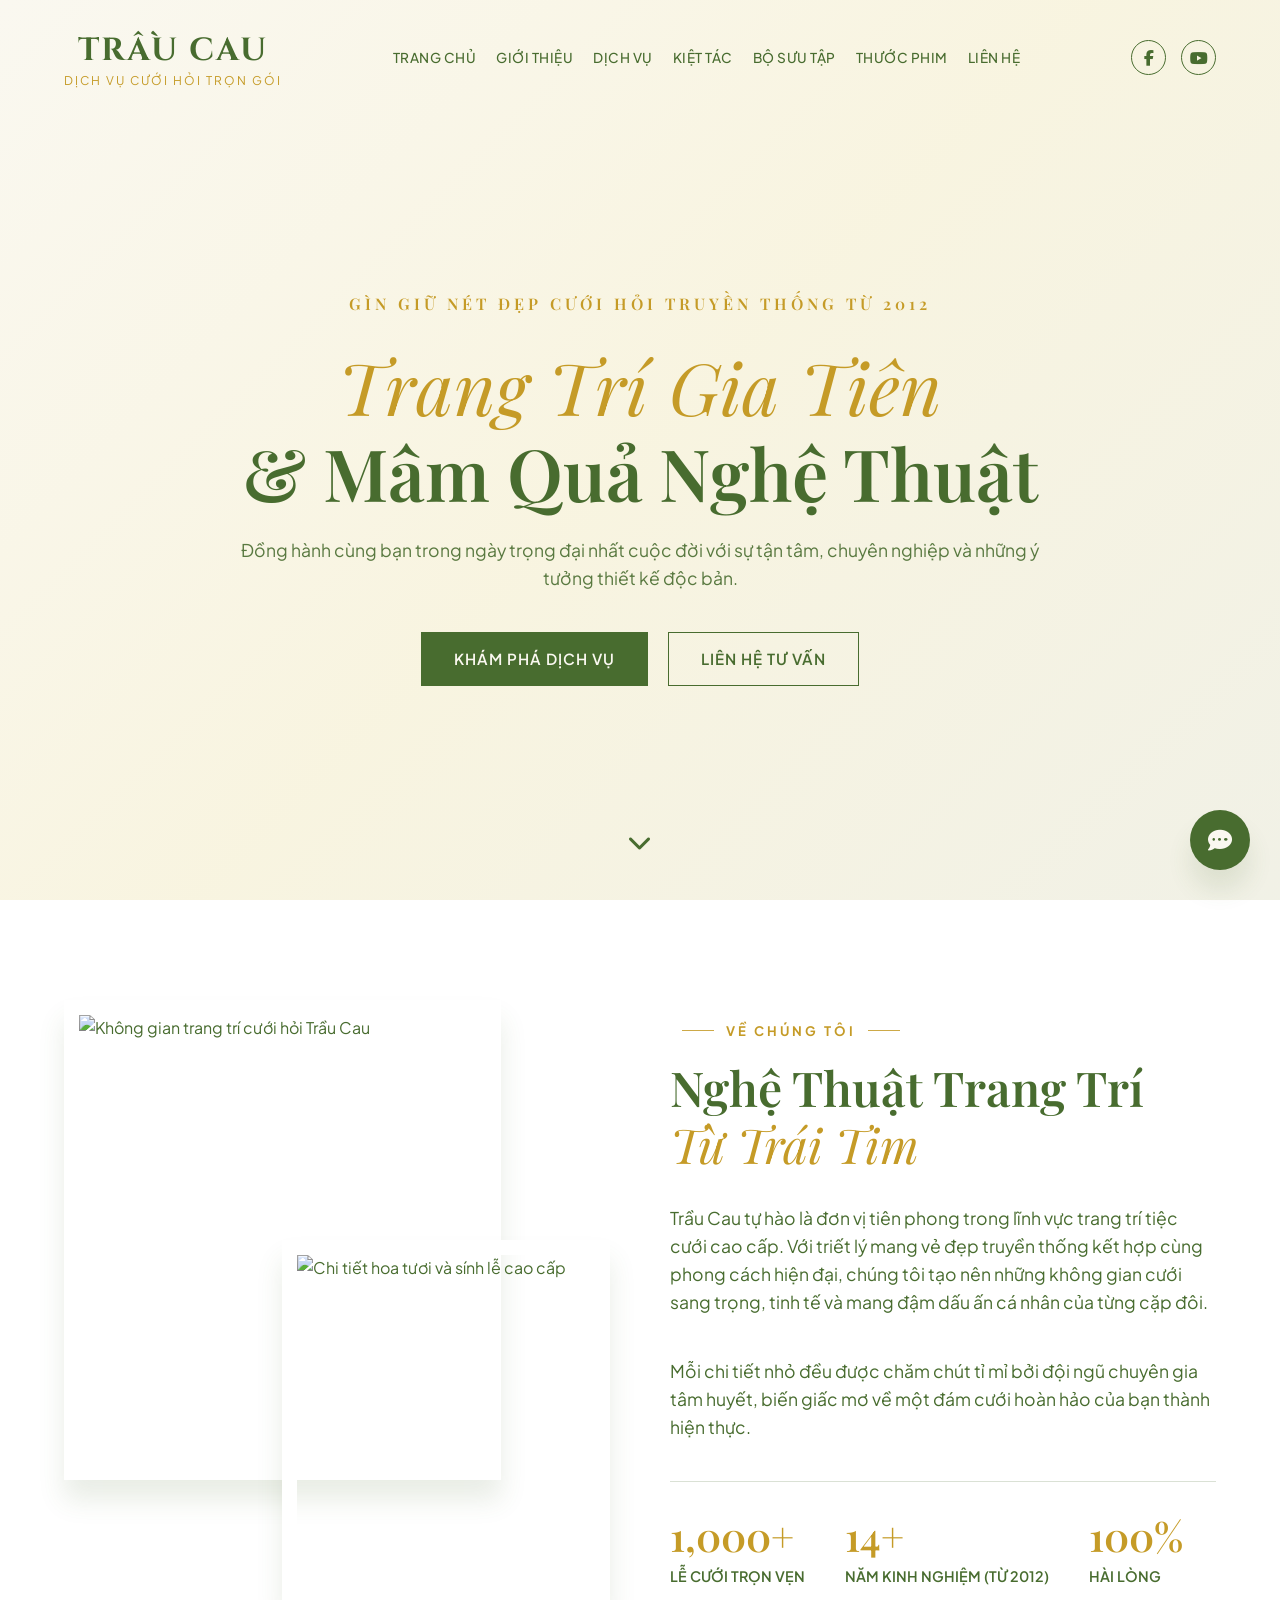
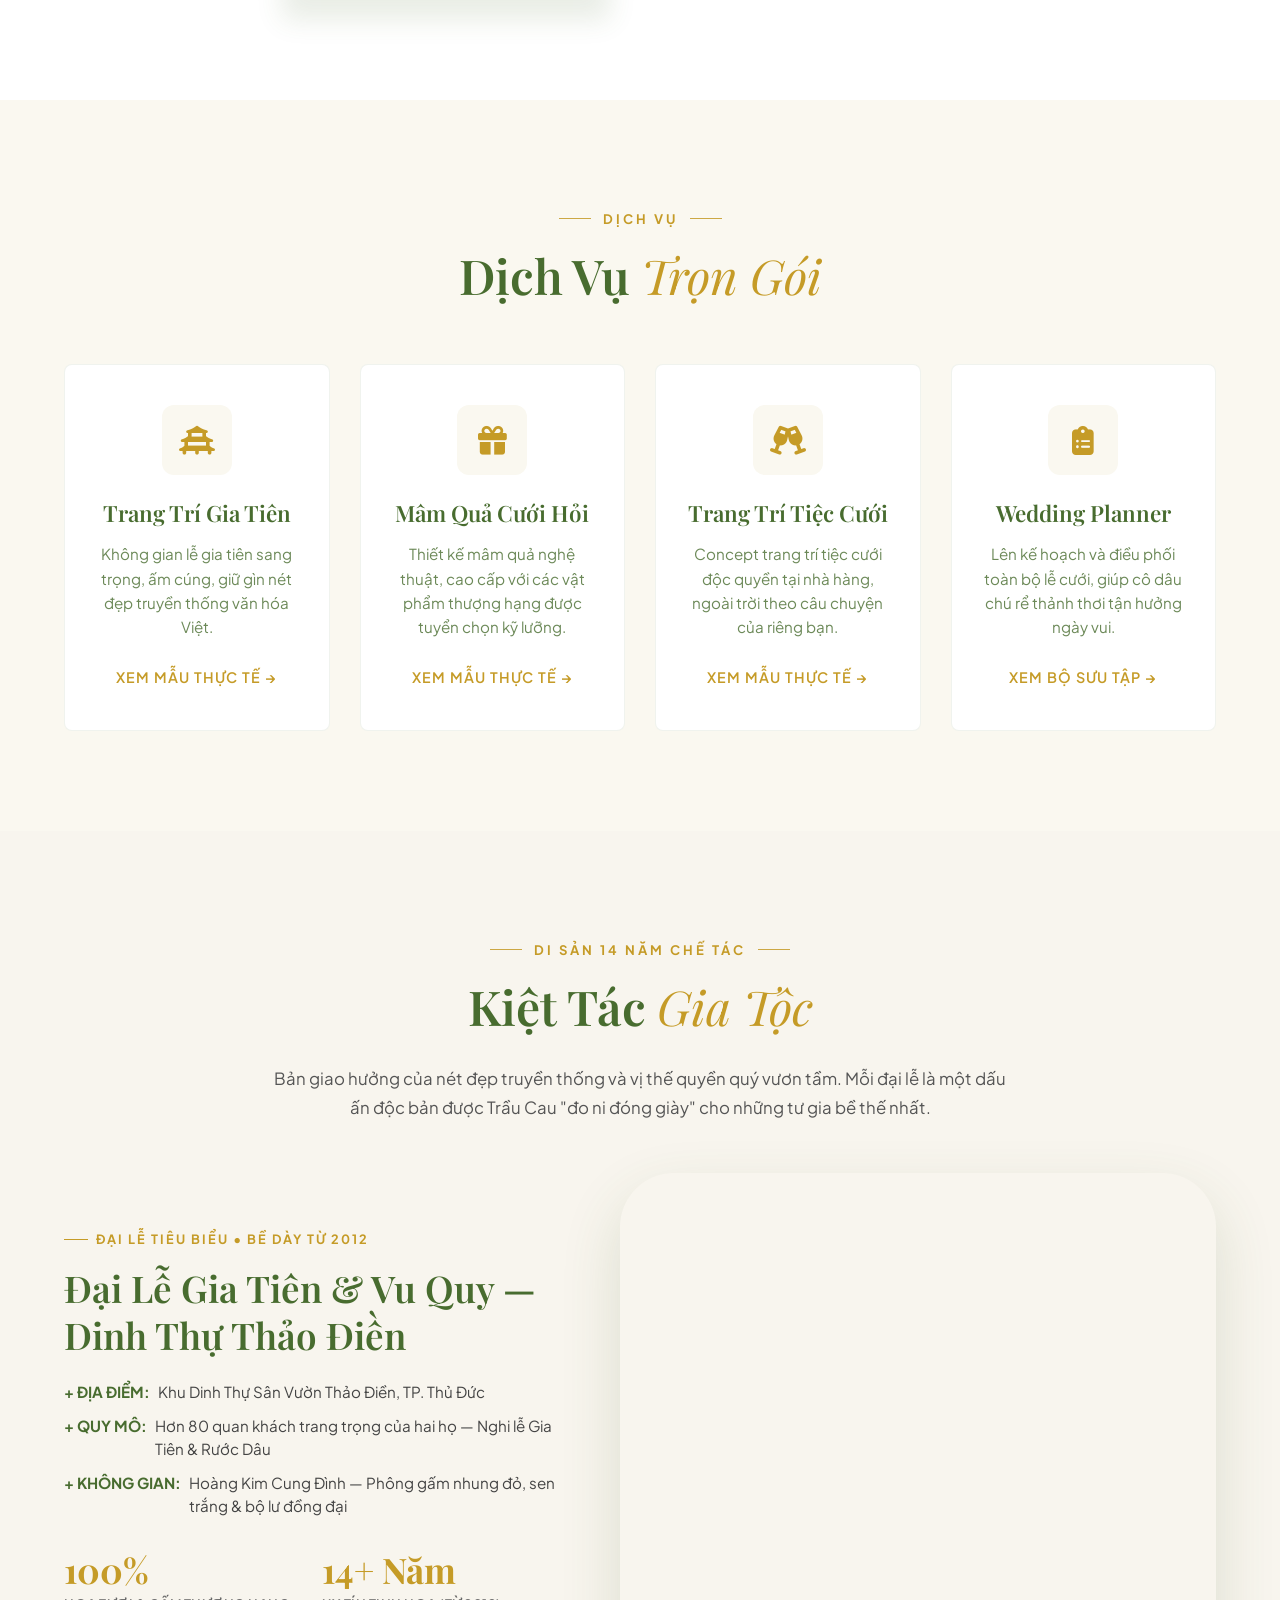
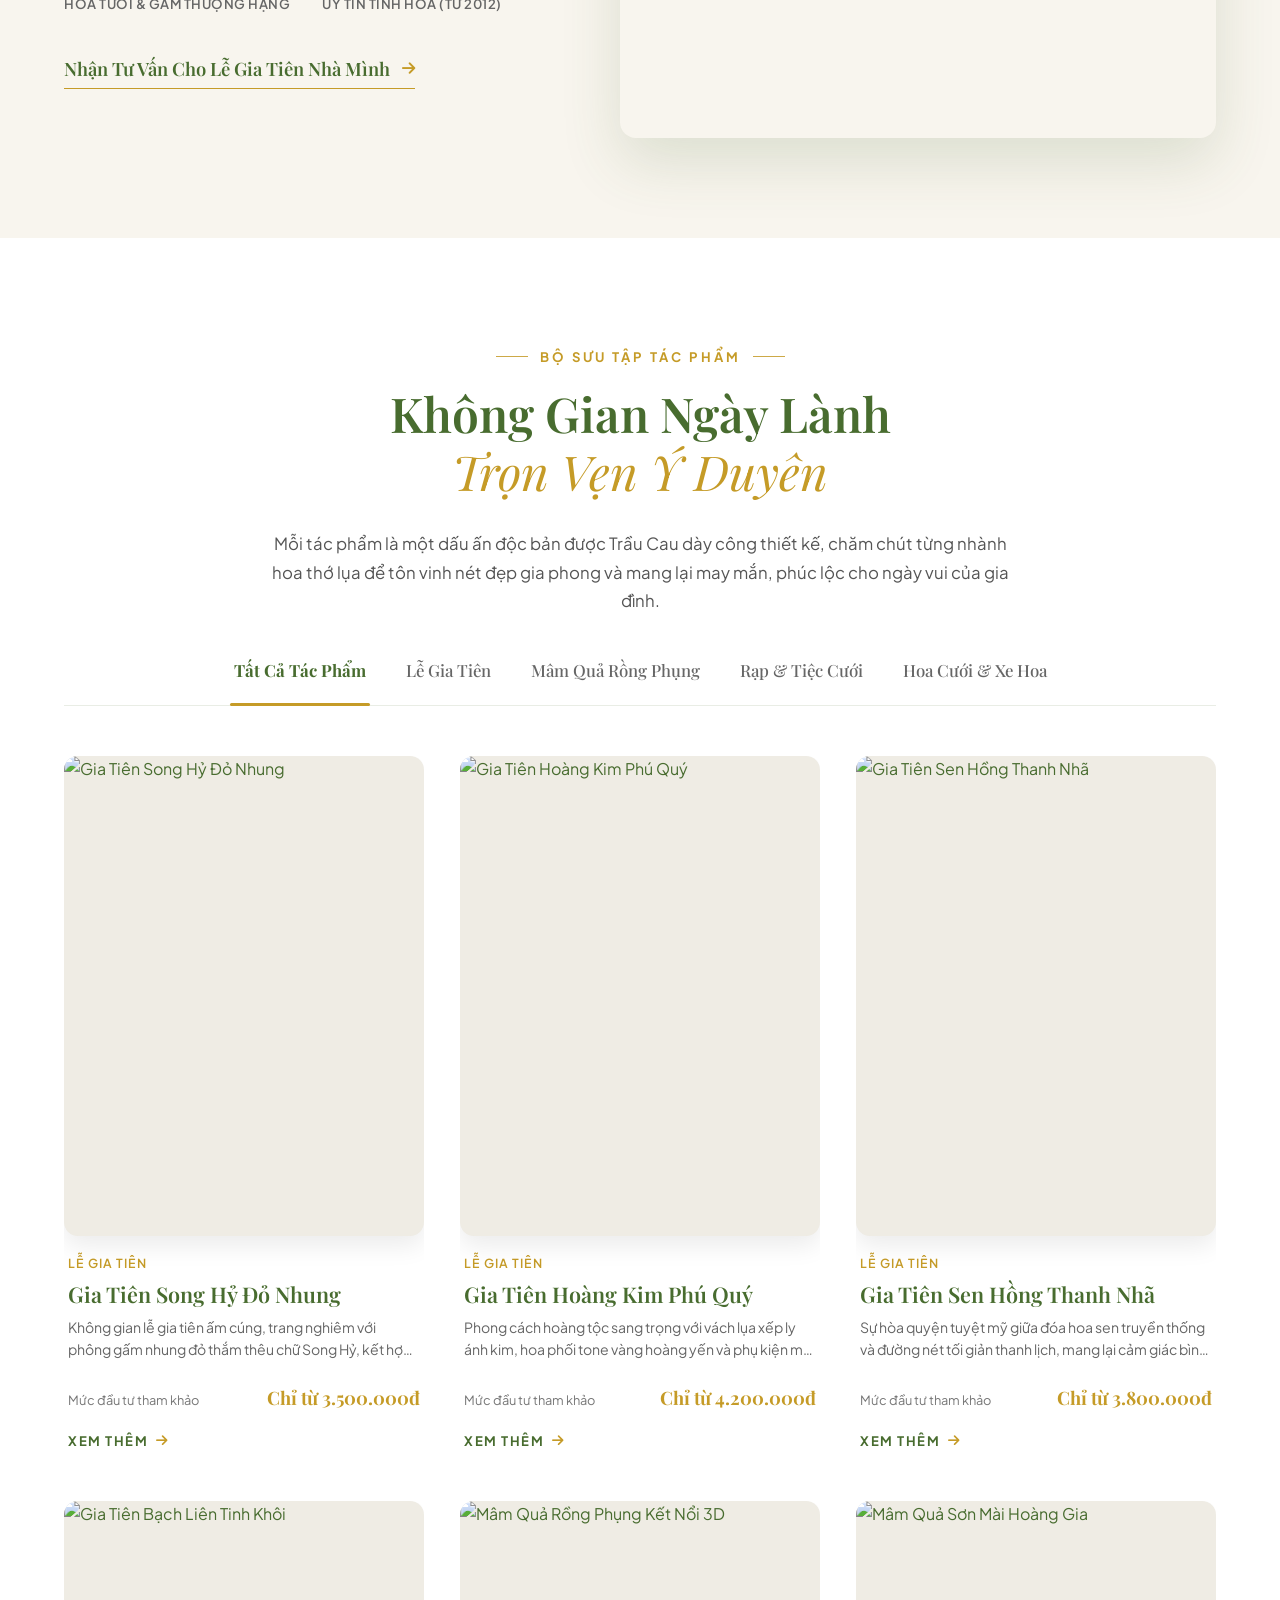
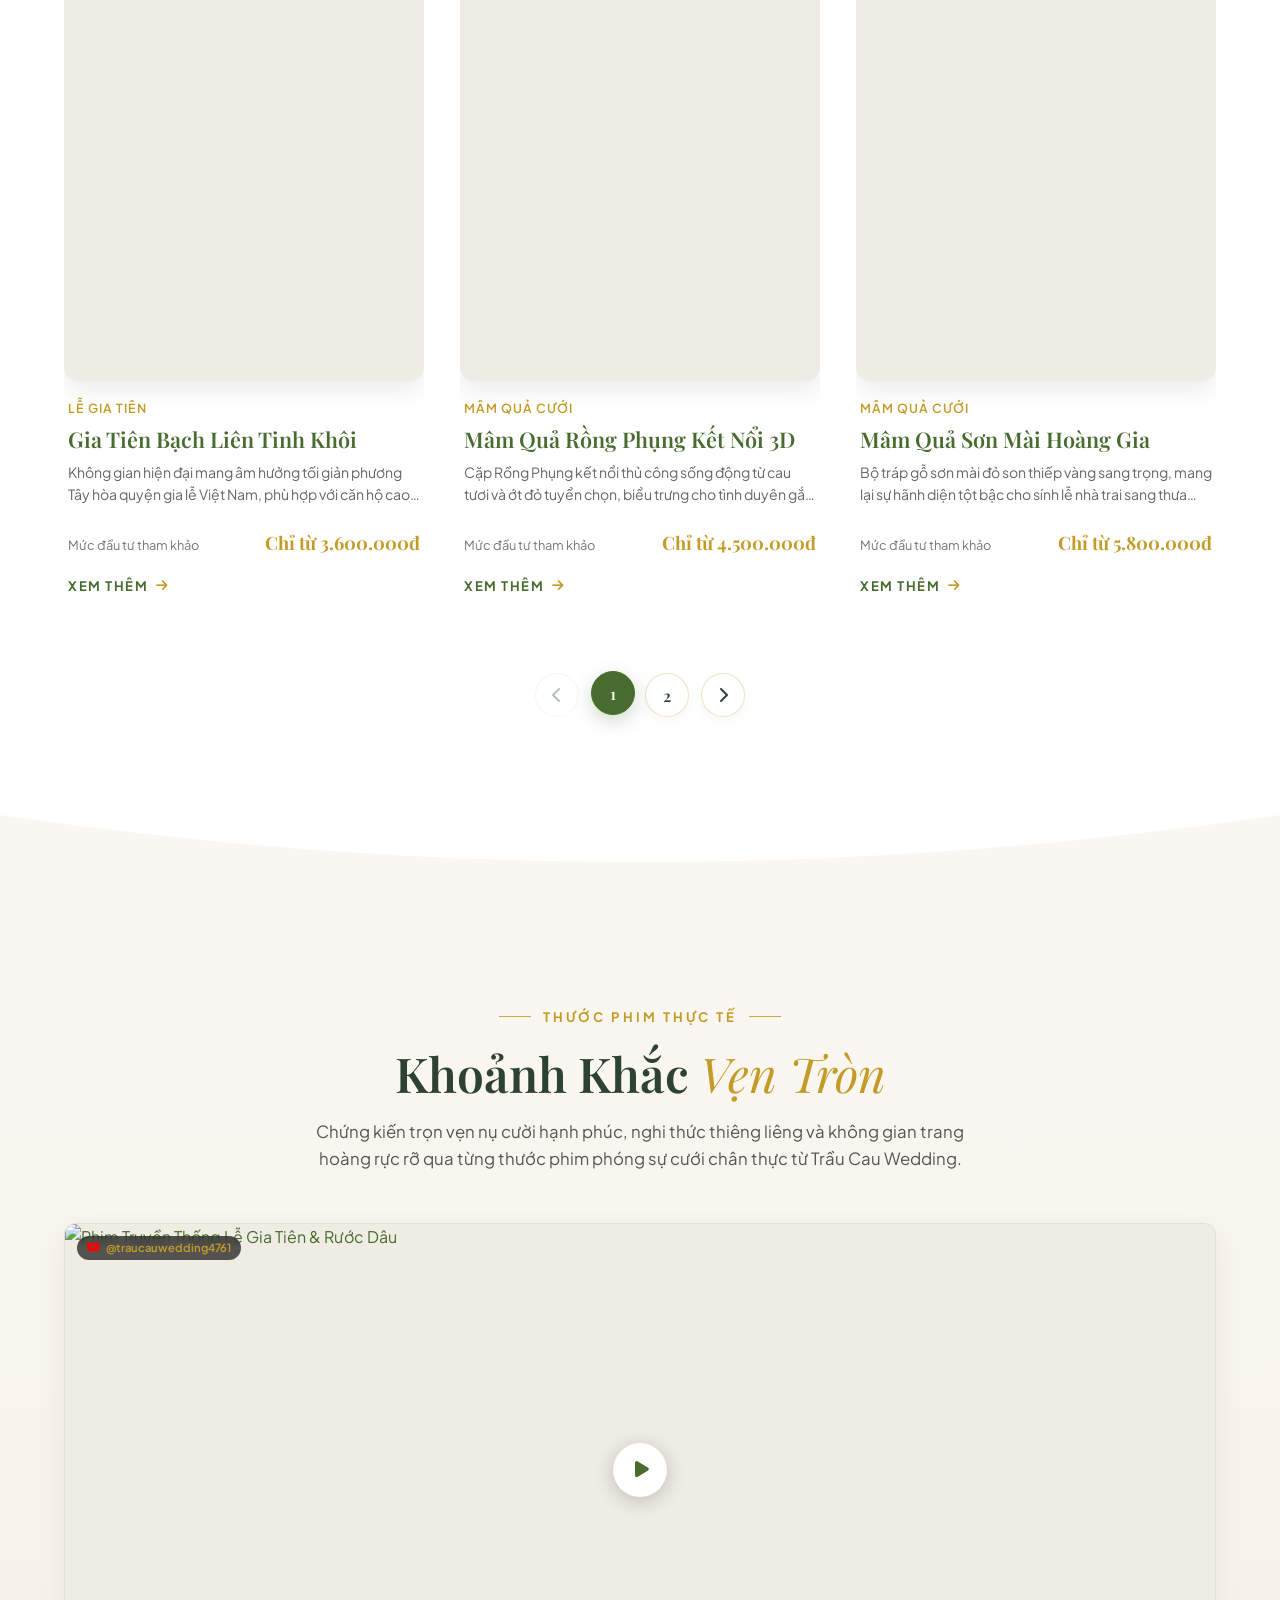
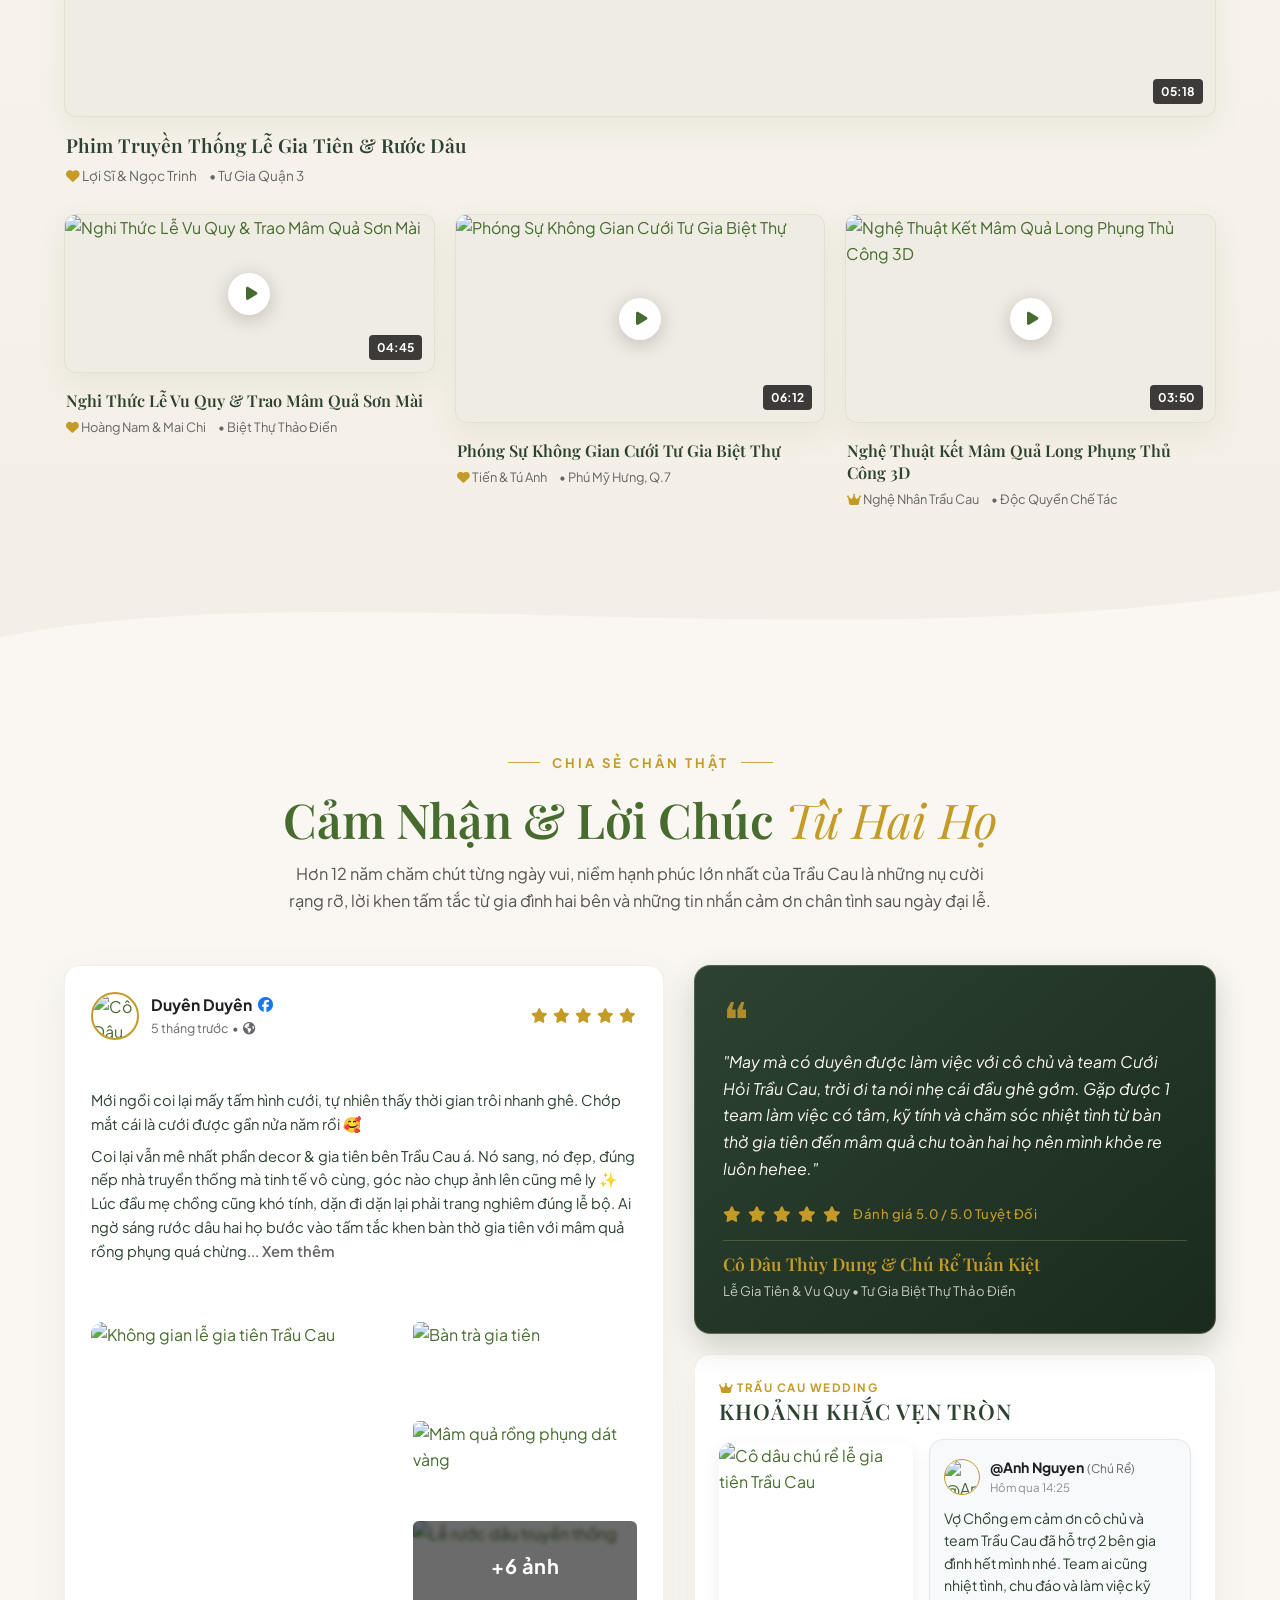
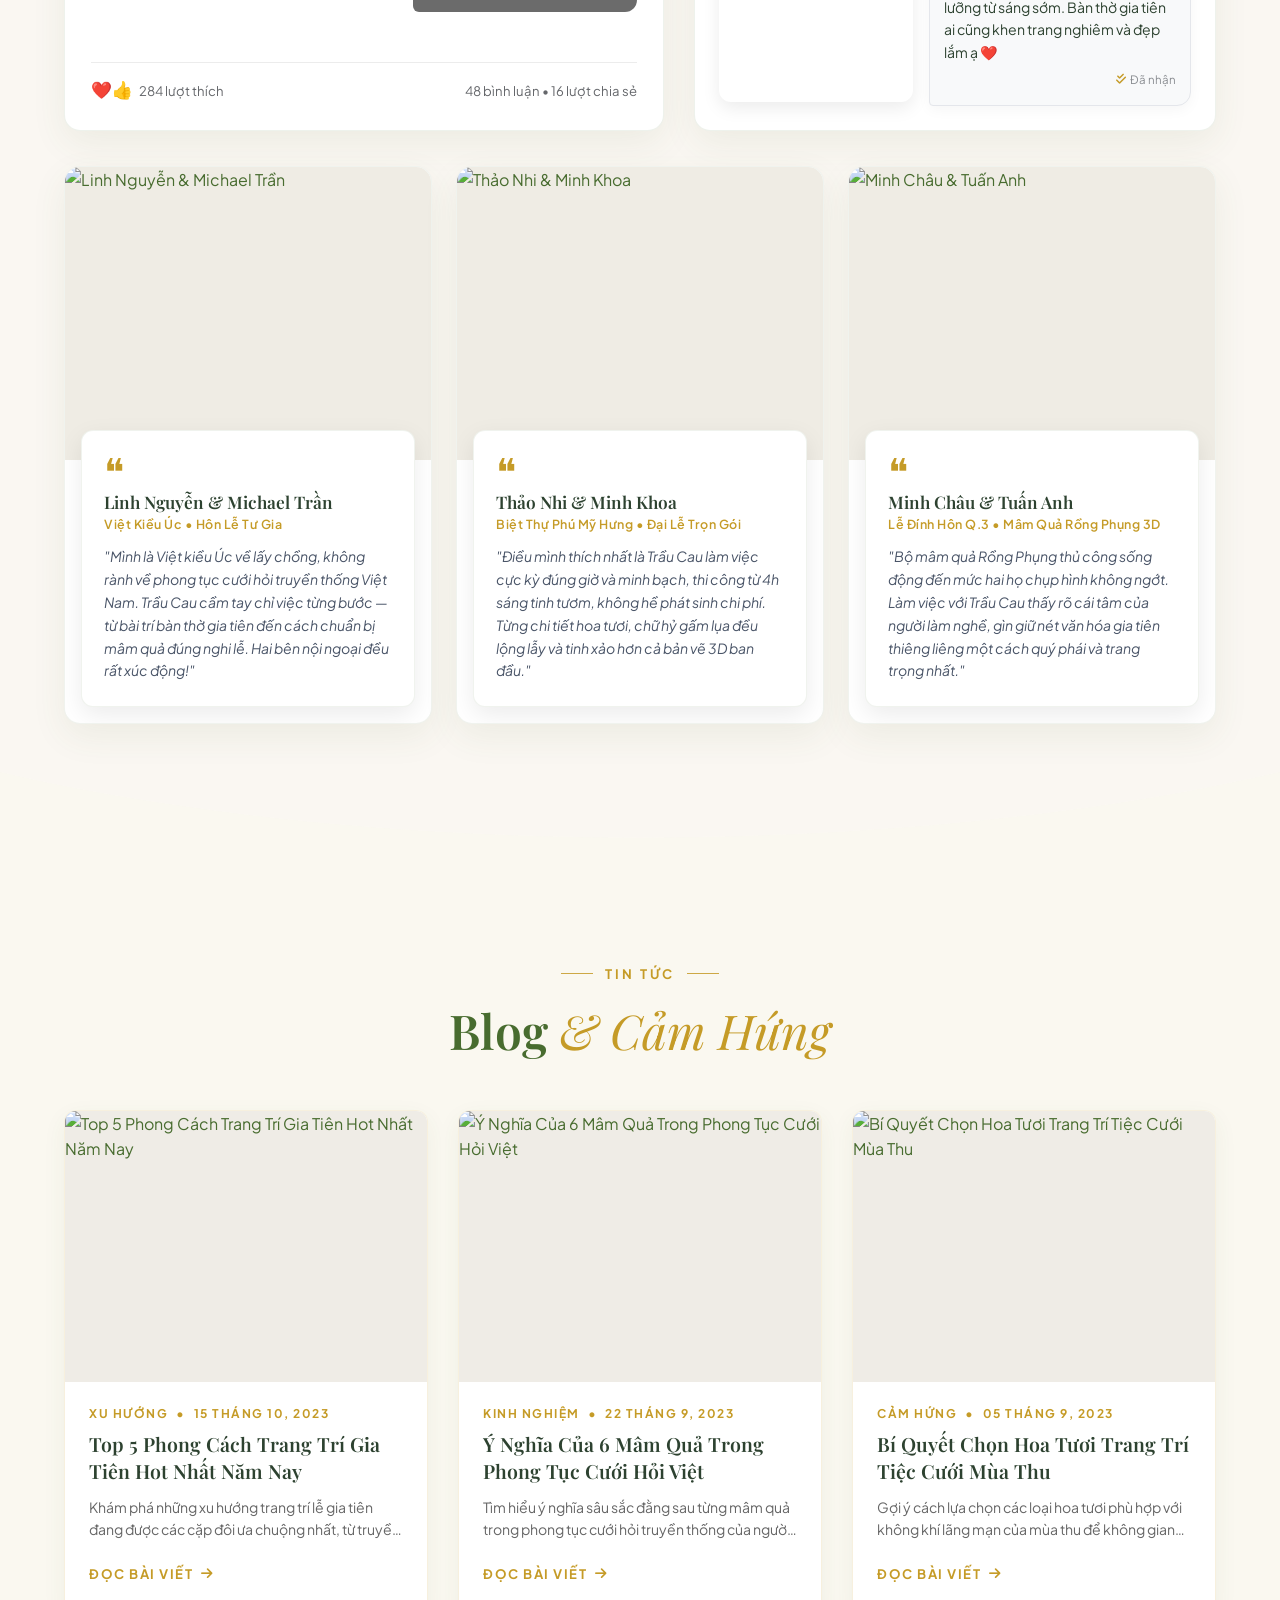
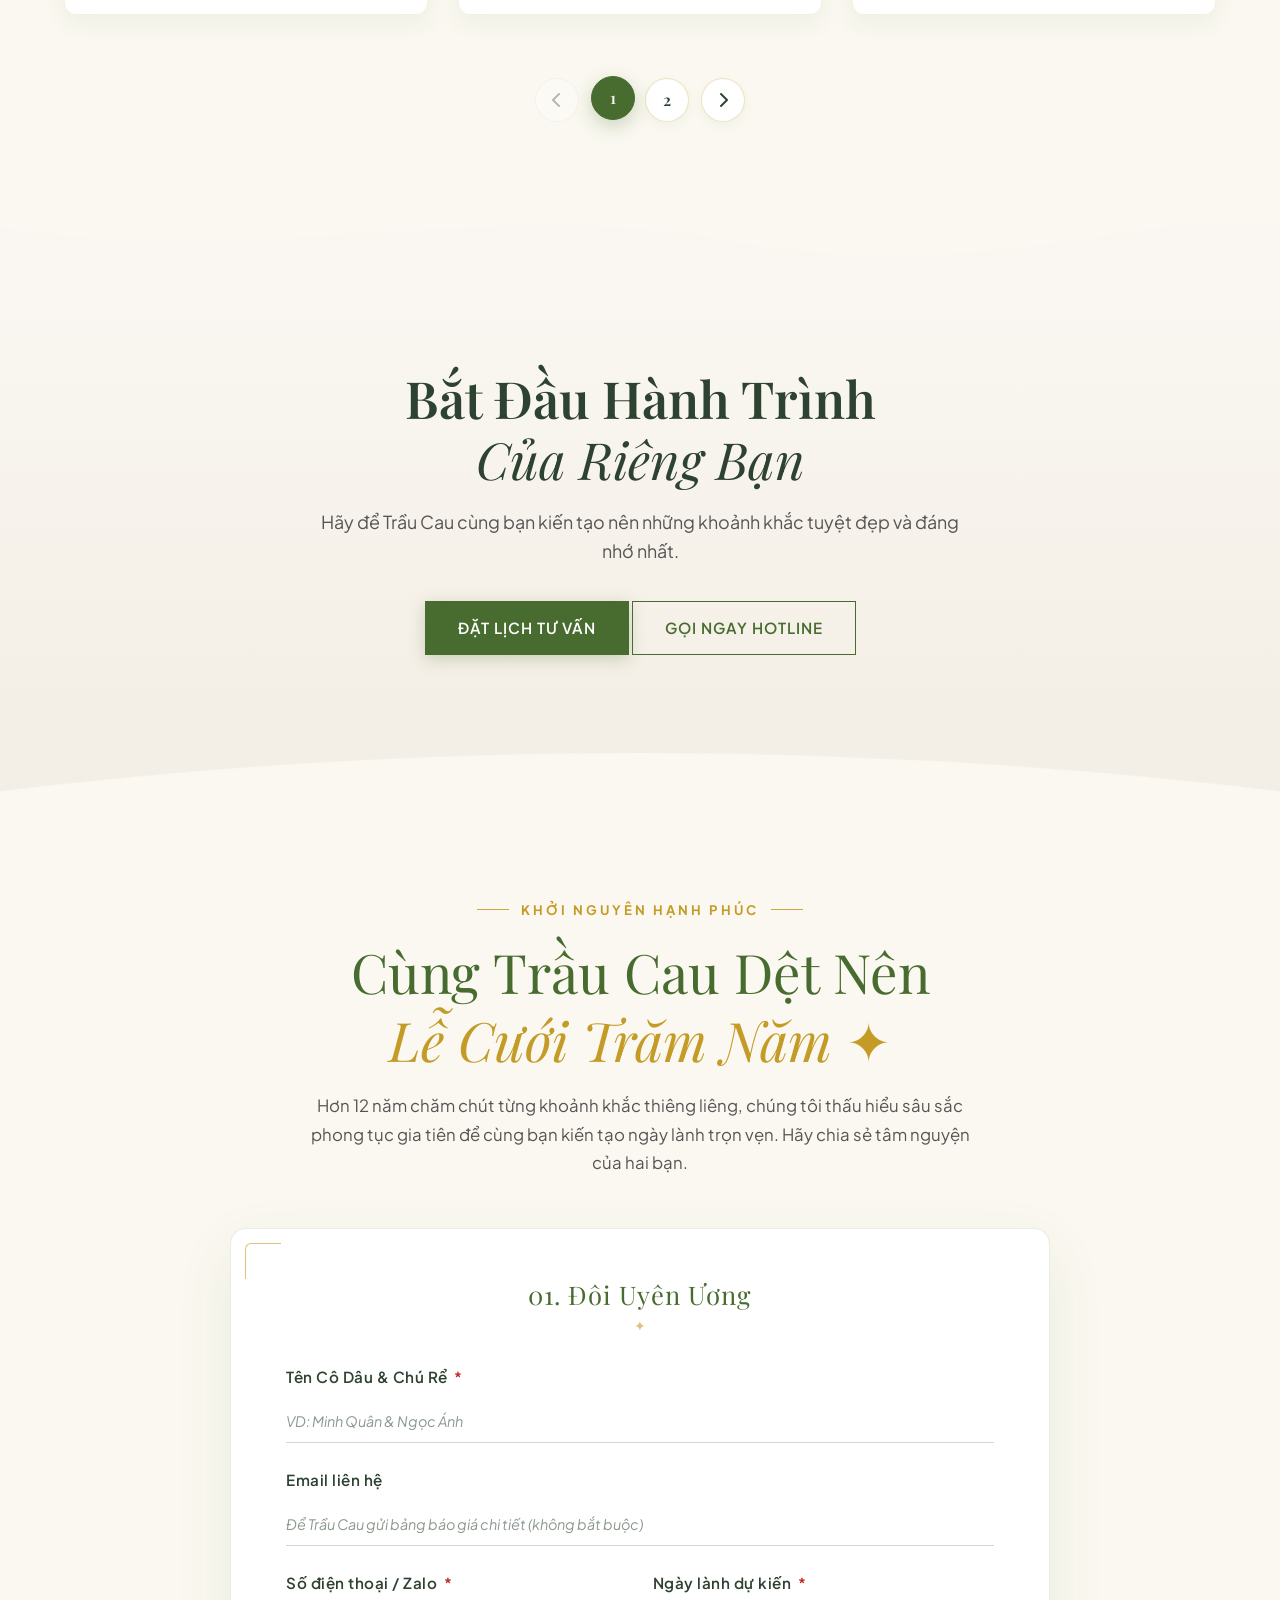
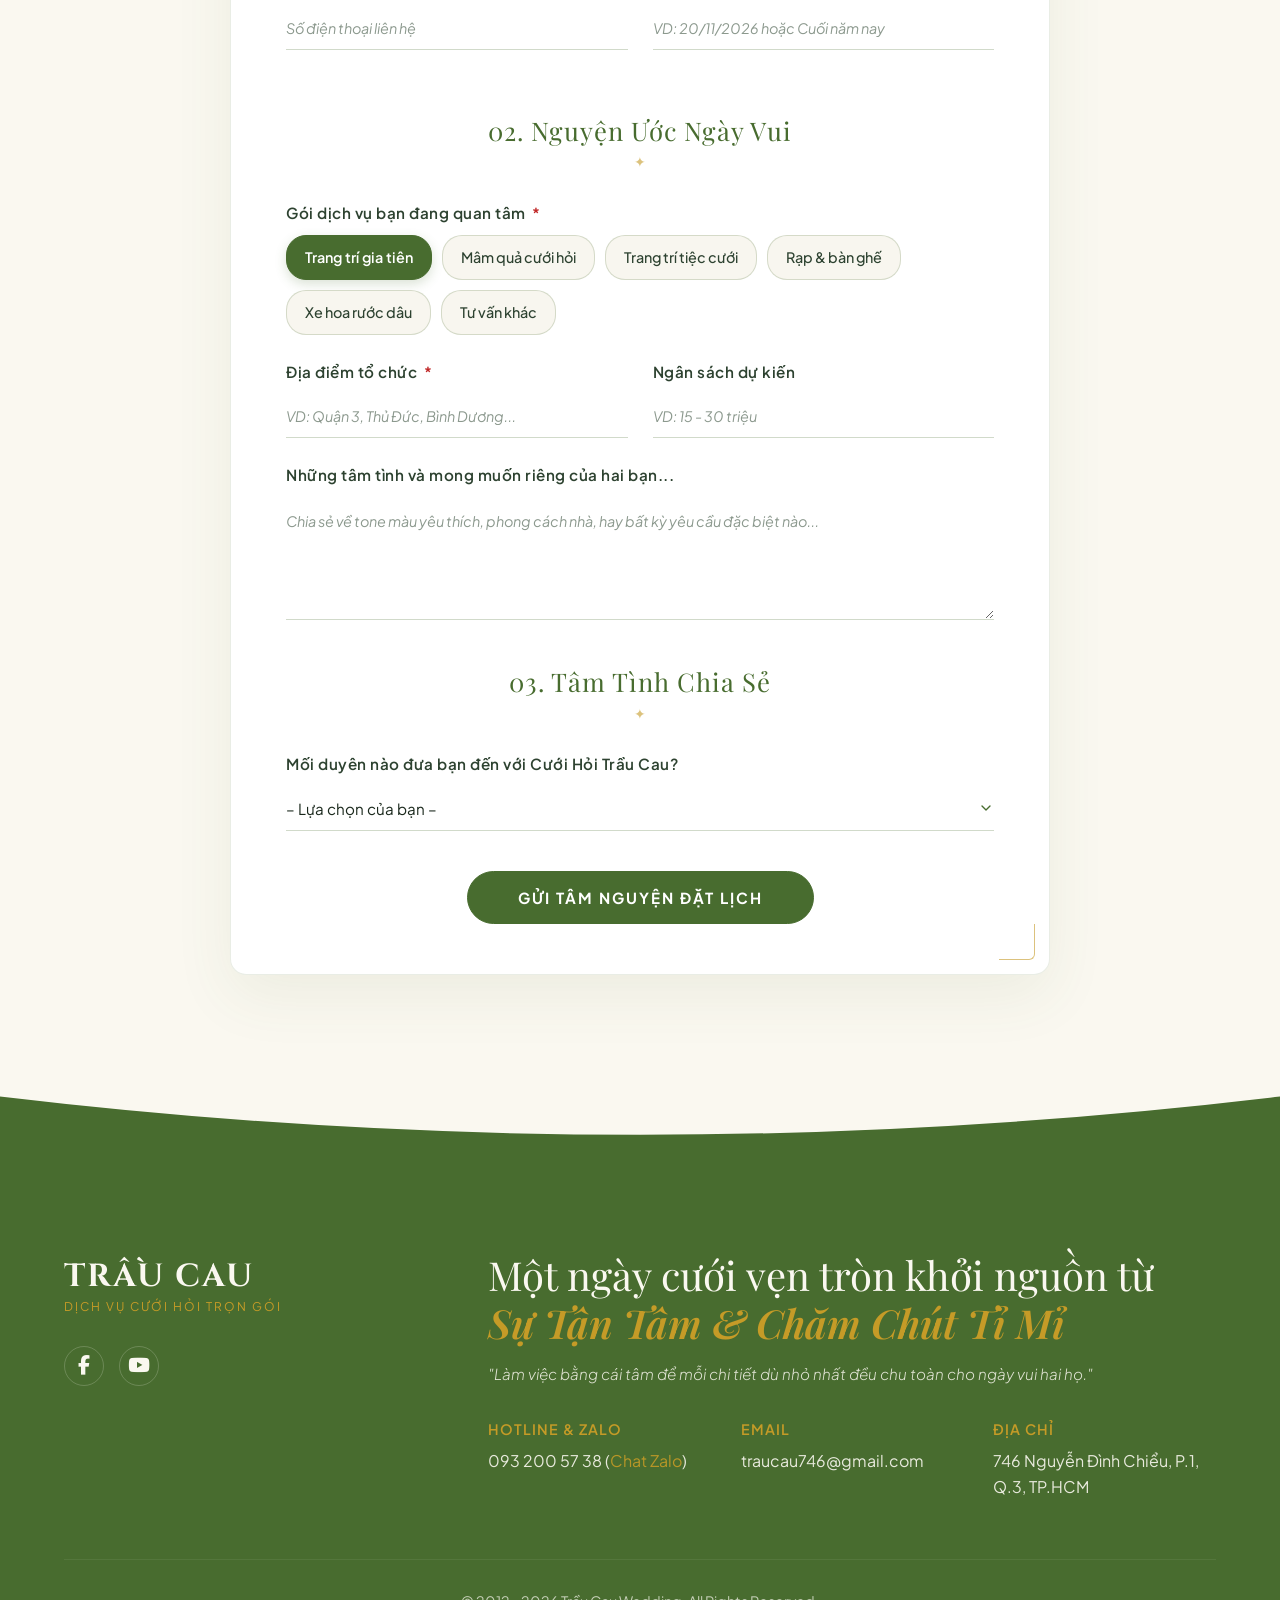
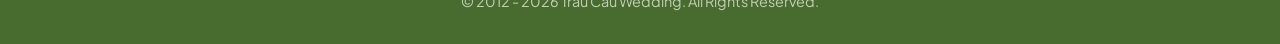
==== commit fdcdc9ad: "feat: center header logo, add sequential post navigation strip, and multi-page pagination for lookbo" ====
--- a/index.html
+++ b/index.html
@@ -856,6 +856,71 @@
             display: none !important;
         }
 
+        .lookbook-card.page-hidden,
+        .blog-card.page-hidden {
+            display: none !important;
+        }
+
+        /* Luxury Editorial Pagination */
+        .pagination-wrap {
+            display: flex;
+            align-items: center;
+            justify-content: center;
+            gap: 12px;
+            margin-top: 48px;
+            padding-top: 15px;
+        }
+
+        .page-btn,
+        .page-num {
+            display: inline-flex;
+            align-items: center;
+            justify-content: center;
+            min-width: 44px;
+            height: 44px;
+            padding: 0 14px;
+            background-color: #FFFFFF;
+            border: 1px solid rgba(197, 155, 39, 0.28);
+            border-radius: 50%;
+            color: var(--green-dark);
+            font-family: var(--font-heading);
+            font-size: 1rem;
+            font-weight: 600;
+            cursor: pointer;
+            transition: all 0.3s cubic-bezier(0.16, 1, 0.3, 1);
+            box-shadow: 0 4px 12px rgba(72, 108, 47, 0.05);
+        }
+
+        .page-numbers {
+            display: flex;
+            align-items: center;
+            gap: 10px;
+        }
+
+        .page-num.active {
+            background-color: var(--green);
+            color: #FAF8F0;
+            border-color: var(--green);
+            box-shadow: 0 6px 18px rgba(72, 108, 47, 0.25);
+            transform: translateY(-2px);
+        }
+
+        .page-btn:hover:not(:disabled),
+        .page-num:hover:not(.active) {
+            background-color: #FAF8F0;
+            border-color: var(--gold);
+            color: var(--gold-text);
+            transform: translateY(-2px);
+        }
+
+        .page-btn:disabled {
+            opacity: 0.35;
+            cursor: not-allowed;
+            border-color: rgba(0, 0, 0, 0.1);
+            transform: none;
+            box-shadow: none;
+        }
+
         @keyframes fadeInScale {
             from {
                 opacity: 0;
@@ -3514,6 +3579,19 @@
                     </div>
                 </article>
             </div>
+
+            <!-- Lookbook Multi-Page Pagination (Phân trang duyệt tác phẩm) -->
+            <div class="pagination-wrap" id="lookbookPagination">
+                <button type="button" class="page-btn prev-btn" id="lookbookPrevBtn" title="Trang trước" aria-label="Trang trước">
+                    <i class="fas fa-chevron-left"></i>
+                </button>
+                <div class="page-numbers" id="lookbookPageNumbers">
+                    <!-- Nạp động qua JS -->
+                </div>
+                <button type="button" class="page-btn next-btn" id="lookbookNextBtn" title="Trang tiếp theo" aria-label="Trang tiếp theo">
+                    <i class="fas fa-chevron-right"></i>
+                </button>
+            </div>
         </div>
     </section>
 
@@ -3913,6 +3991,76 @@
                         </div>
                     </div>
                 </article>
+                <article class="blog-card fade-in-up">
+                    <a href="blog-detail.html?id=nghi-thuc-ruoc-dau-truyen-thong-sai-gon" class="blog-img" title="Đọc bài viết">
+                        <img src="https://images.unsplash.com/photo-1583939003579-730e3918a45a?auto=format&fit=crop&w=800&q=80" alt="Trình Tự & Nghi Thức Lễ Rước Dâu Truyền Thống Sài Gòn" loading="lazy">
+                    </a>
+                    <div class="blog-content">
+                        <div class="blog-meta">
+                            <span>Phong Tục</span>
+                            <span class="meta-dot">•</span>
+                            <span>18 Tháng 8, 2023</span>
+                        </div>
+                        <h3 class="blog-title"><a href="blog-detail.html?id=nghi-thuc-ruoc-dau-truyen-thong-sai-gon">Trình Tự & Nghi Thức Lễ Rước Dâu Truyền Thống Sài Gòn</a></h3>
+                        <p class="blog-excerpt">Hướng dẫn đầy đủ và chuẩn xác nhất về trình tự lễ rước dâu tại tư gia miền Nam, giúp hai họ tổ chức ngày đại hỷ chỉn chu...</p>
+                        <div class="blog-actions">
+                            <a href="blog-detail.html?id=nghi-thuc-ruoc-dau-truyen-thong-sai-gon" class="btn-read-more">
+                                <span>ĐỌC BÀI VIẾT</span> <i class="fas fa-arrow-right"></i>
+                            </a>
+                        </div>
+                    </div>
+                </article>
+                <article class="blog-card fade-in-up delay-100">
+                    <a href="blog-detail.html?id=kinh-nghiem-chon-rap-cuoi-tu-gia" class="blog-img" title="Đọc bài viết">
+                        <img src="https://images.unsplash.com/photo-1520854221256-17451cc331bf?auto=format&fit=crop&w=800&q=80" alt="Kinh Nghiệm Dựng Rạp Cưới Tư Gia Đẹp, Bền & Thoáng Mát" loading="lazy">
+                    </a>
+                    <div class="blog-content">
+                        <div class="blog-meta">
+                            <span>Kinh Nghiệm</span>
+                            <span class="meta-dot">•</span>
+                            <span>02 Tháng 8, 2023</span>
+                        </div>
+                        <h3 class="blog-title"><a href="blog-detail.html?id=kinh-nghiem-chon-rap-cuoi-tu-gia">Kinh Nghiệm Dựng Rạp Cưới Tư Gia Đẹp, Bền & Thoáng Mát</a></h3>
+                        <p class="blog-excerpt">Những bí quyết quan trọng khi dựng rạp cưới tại nhà: chọn khung nhôm an toàn, xử lý mặt bằng đường hẻm và hệ thống quạt mát...</p>
+                        <div class="blog-actions">
+                            <a href="blog-detail.html?id=kinh-nghiem-chon-rap-cuoi-tu-gia" class="btn-read-more">
+                                <span>ĐỌC BÀI VIẾT</span> <i class="fas fa-arrow-right"></i>
+                            </a>
+                        </div>
+                    </div>
+                </article>
+                <article class="blog-card fade-in-up delay-200">
+                    <a href="blog-detail.html?id=xu-huong-hoa-cuoi-cam-tay-co-dau" class="blog-img" title="Đọc bài viết">
+                        <img src="https://images.unsplash.com/photo-1526047932273-341f2a7631f9?auto=format&fit=crop&w=800&q=80" alt="Top Những Dáng Hoa Cưới Cầm Tay Tôn Dáng Cô Dâu Hoàn Hảo" loading="lazy">
+                    </a>
+                    <div class="blog-content">
+                        <div class="blog-meta">
+                            <span>Xu Hướng</span>
+                            <span class="meta-dot">•</span>
+                            <span>20 Tháng 7, 2023</span>
+                        </div>
+                        <h3 class="blog-title"><a href="blog-detail.html?id=xu-huong-hoa-cuoi-cam-tay-co-dau">Top Những Dáng Hoa Cưới Cầm Tay Tôn Dáng Cô Dâu Hoàn Hảo</a></h3>
+                        <p class="blog-excerpt">Bí quyết chọn bó hoa cưới cầm tay chuẩn mực theo từng phom váy cưới và chiều cao cô dâu, mang lại vẻ đẹp thanh tú rạng ngời...</p>
+                        <div class="blog-actions">
+                            <a href="blog-detail.html?id=xu-huong-hoa-cuoi-cam-tay-co-dau" class="btn-read-more">
+                                <span>ĐỌC BÀI VIẾT</span> <i class="fas fa-arrow-right"></i>
+                            </a>
+                        </div>
+                    </div>
+                </article>
+            </div>
+
+            <!-- Blog Multi-Page Pagination (Phân trang cẩm nang) -->
+            <div class="pagination-wrap" id="blogPagination">
+                <button type="button" class="page-btn prev-btn" id="blogPrevBtn" title="Trang trước" aria-label="Trang trước">
+                    <i class="fas fa-chevron-left"></i>
+                </button>
+                <div class="page-numbers" id="blogPageNumbers">
+                    <!-- Nạp động qua JS -->
+                </div>
+                <button type="button" class="page-btn next-btn" id="blogNextBtn" title="Trang tiếp theo" aria-label="Trang tiếp theo">
+                    <i class="fas fa-chevron-right"></i>
+                </button>
             </div>
         </div>
     </section>
@@ -4293,28 +4441,127 @@
         // HYBRID LOOKBOOK / PORTFOLIO LOGIC
         // ==========================================
         (function initLookbook() {
-            // 1. Bộ lọc Tabs (Filter Tabs)
+            // 1. Phân Trang & Bộ Lọc Tabs (Multi-Page Lookbook Pagination)
             const tabs = document.querySelectorAll('.lookbook-tab');
-            const cards = document.querySelectorAll('.lookbook-card');
+            const cards = Array.from(document.querySelectorAll('.lookbook-card'));
+            const paginationWrap = document.getElementById('lookbookPagination');
+            const pageNumbersContainer = document.getElementById('lookbookPageNumbers');
+            const prevBtn = document.getElementById('lookbookPrevBtn');
+            const nextBtn = document.getElementById('lookbookNextBtn');
+
+            const ITEMS_PER_PAGE = 6;
+            let currentFilter = 'all';
+            let currentPage = 1;
+
+            function getFilteredCards() {
+                if (currentFilter === 'all') {
+                    return cards;
+                }
+                return cards.filter(card => card.getAttribute('data-category') === currentFilter);
+            }
+
+            function updatePagination(shouldScroll = false) {
+                const filtered = getFilteredCards();
+                const totalPages = Math.ceil(filtered.length / ITEMS_PER_PAGE) || 1;
+
+                if (currentPage > totalPages) currentPage = 1;
+
+                // Ẩn/Hiện thẻ theo phân loại
+                cards.forEach(card => {
+                    const matchesCategory = currentFilter === 'all' || card.getAttribute('data-category') === currentFilter;
+                    if (!matchesCategory) {
+                        card.classList.add('hidden');
+                        card.classList.add('page-hidden');
+                    } else {
+                        card.classList.remove('hidden');
+                    }
+                });
+
+                // Phân trang thẻ hợp lệ
+                filtered.forEach((card, index) => {
+                    const pageOfCard = Math.floor(index / ITEMS_PER_PAGE) + 1;
+                    if (pageOfCard === currentPage) {
+                        card.classList.remove('page-hidden');
+                    } else {
+                        card.classList.add('page-hidden');
+                    }
+                });
+
+                // Cập nhật thanh điều hướng phân trang
+                if (paginationWrap) {
+                    if (totalPages <= 1) {
+                        paginationWrap.style.display = 'none';
+                    } else {
+                        paginationWrap.style.display = 'flex';
+                    }
+                }
+
+                if (pageNumbersContainer) {
+                    pageNumbersContainer.innerHTML = '';
+                    for (let p = 1; p <= totalPages; p++) {
+                        const btn = document.createElement('button');
+                        btn.type = 'button';
+                        btn.className = `page-num ${p === currentPage ? 'active' : ''}`;
+                        btn.textContent = p;
+                        btn.setAttribute('data-page', p);
+                        btn.setAttribute('aria-label', `Trang ${p}`);
+                        btn.addEventListener('click', () => {
+                            goToPage(p);
+                        });
+                        pageNumbersContainer.appendChild(btn);
+                    }
+                }
+
+                if (prevBtn) {
+                    prevBtn.disabled = (currentPage <= 1);
+                }
+                if (nextBtn) {
+                    nextBtn.disabled = (currentPage >= totalPages);
+                }
+
+                if (shouldScroll) {
+                    const portfolioSection = document.getElementById('portfolio');
+                    if (portfolioSection) {
+                        portfolioSection.scrollIntoView({ behavior: 'smooth' });
+                    }
+                }
+            }
+
+            function goToPage(page) {
+                currentPage = page;
+                updatePagination(true);
+            }
+
+            if (prevBtn) {
+                prevBtn.addEventListener('click', () => {
+                    if (currentPage > 1) {
+                        goToPage(currentPage - 1);
+                    }
+                });
+            }
+
+            if (nextBtn) {
+                nextBtn.addEventListener('click', () => {
+                    const filtered = getFilteredCards();
+                    const totalPages = Math.ceil(filtered.length / ITEMS_PER_PAGE) || 1;
+                    if (currentPage < totalPages) {
+                        goToPage(currentPage + 1);
+                    }
+                });
+            }
 
             tabs.forEach(tab => {
                 tab.addEventListener('click', function () {
-                    // Cập nhật trạng thái active của tabs
                     tabs.forEach(t => t.classList.remove('active'));
                     this.classList.add('active');
-
-                    const filter = this.getAttribute('data-filter');
-
-                    cards.forEach(card => {
-                        const category = card.getAttribute('data-category');
-                        if (filter === 'all' || category === filter) {
-                            card.classList.remove('hidden');
-                        } else {
-                            card.classList.add('hidden');
-                        }
-                    });
+                    currentFilter = this.getAttribute('data-filter');
+                    currentPage = 1;
+                    updatePagination(false);
                 });
             });
+
+            // Khởi tạo ban đầu
+            updatePagination(false);
 
             // Liên kết từ 4 ô Dịch Vụ Trọn Gói chuyển hướng thẳng đến đúng bộ lọc sản phẩm demo
             const serviceLinks = document.querySelectorAll('.service-link[data-filter-target]');
@@ -4501,6 +4748,91 @@
         })();
 
         // ==========================================
+        // BLOG MULTI-PAGE PAGINATION LOGIC (PHÂN TRANG BLOG)
+        // ==========================================
+        (function initBlogPagination() {
+            const blogCards = Array.from(document.querySelectorAll('.blog-card'));
+            const paginationWrap = document.getElementById('blogPagination');
+            const pageNumbersContainer = document.getElementById('blogPageNumbers');
+            const prevBtn = document.getElementById('blogPrevBtn');
+            const nextBtn = document.getElementById('blogNextBtn');
+
+            if (!paginationWrap || blogCards.length === 0) return;
+
+            const BLOGS_PER_PAGE = 3;
+            const totalPages = Math.ceil(blogCards.length / BLOGS_PER_PAGE) || 1;
+            let currentPage = 1;
+
+            function updateBlogPage(page, shouldScroll = false) {
+                currentPage = page;
+
+                blogCards.forEach((card, index) => {
+                    const pageOfCard = Math.floor(index / BLOGS_PER_PAGE) + 1;
+                    if (pageOfCard === currentPage) {
+                        card.classList.remove('page-hidden');
+                    } else {
+                        card.classList.add('page-hidden');
+                    }
+                });
+
+                if (totalPages <= 1) {
+                    paginationWrap.style.display = 'none';
+                } else {
+                    paginationWrap.style.display = 'flex';
+                }
+
+                if (pageNumbersContainer) {
+                    pageNumbersContainer.innerHTML = '';
+                    for (let p = 1; p <= totalPages; p++) {
+                        const btn = document.createElement('button');
+                        btn.type = 'button';
+                        btn.className = `page-num ${p === currentPage ? 'active' : ''}`;
+                        btn.textContent = p;
+                        btn.setAttribute('data-page', p);
+                        btn.setAttribute('aria-label', `Trang ${p}`);
+                        btn.addEventListener('click', () => {
+                            updateBlogPage(p, true);
+                        });
+                        pageNumbersContainer.appendChild(btn);
+                    }
+                }
+
+                if (prevBtn) {
+                    prevBtn.disabled = (currentPage <= 1);
+                }
+                if (nextBtn) {
+                    nextBtn.disabled = (currentPage >= totalPages);
+                }
+
+                if (shouldScroll) {
+                    const blogSection = document.getElementById('blog');
+                    if (blogSection) {
+                        blogSection.scrollIntoView({ behavior: 'smooth' });
+                    }
+                }
+            }
+
+            if (prevBtn) {
+                prevBtn.addEventListener('click', () => {
+                    if (currentPage > 1) {
+                        updateBlogPage(currentPage - 1, true);
+                    }
+                });
+            }
+
+            if (nextBtn) {
+                nextBtn.addEventListener('click', () => {
+                    if (currentPage < totalPages) {
+                        updateBlogPage(currentPage + 1, true);
+                    }
+                });
+            }
+
+            // Khởi tạo hiển thị trang 1
+            updateBlogPage(1, false);
+        })();
+
+        // ==========================================
         // WINDOW PANNING / LENS PARALLAX LOGIC
         // ==========================================
         (function initWindowPanning() {
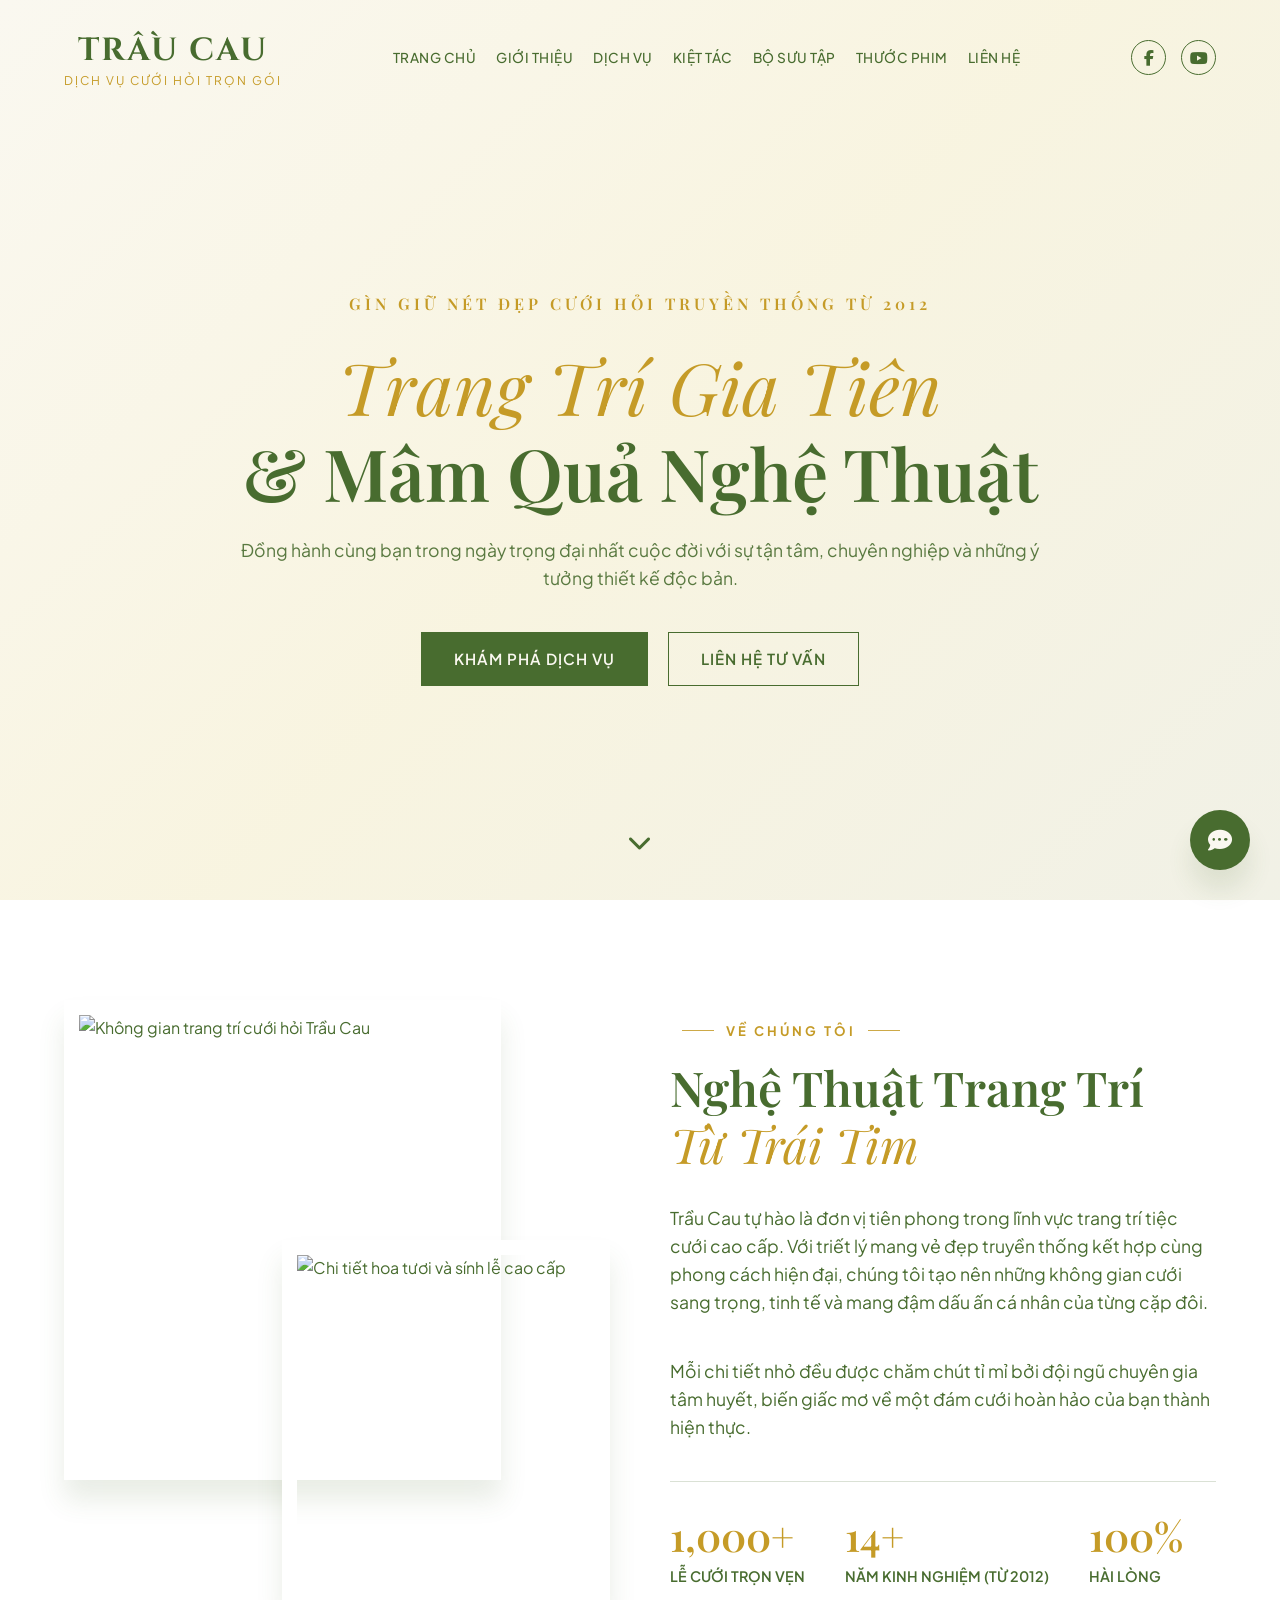
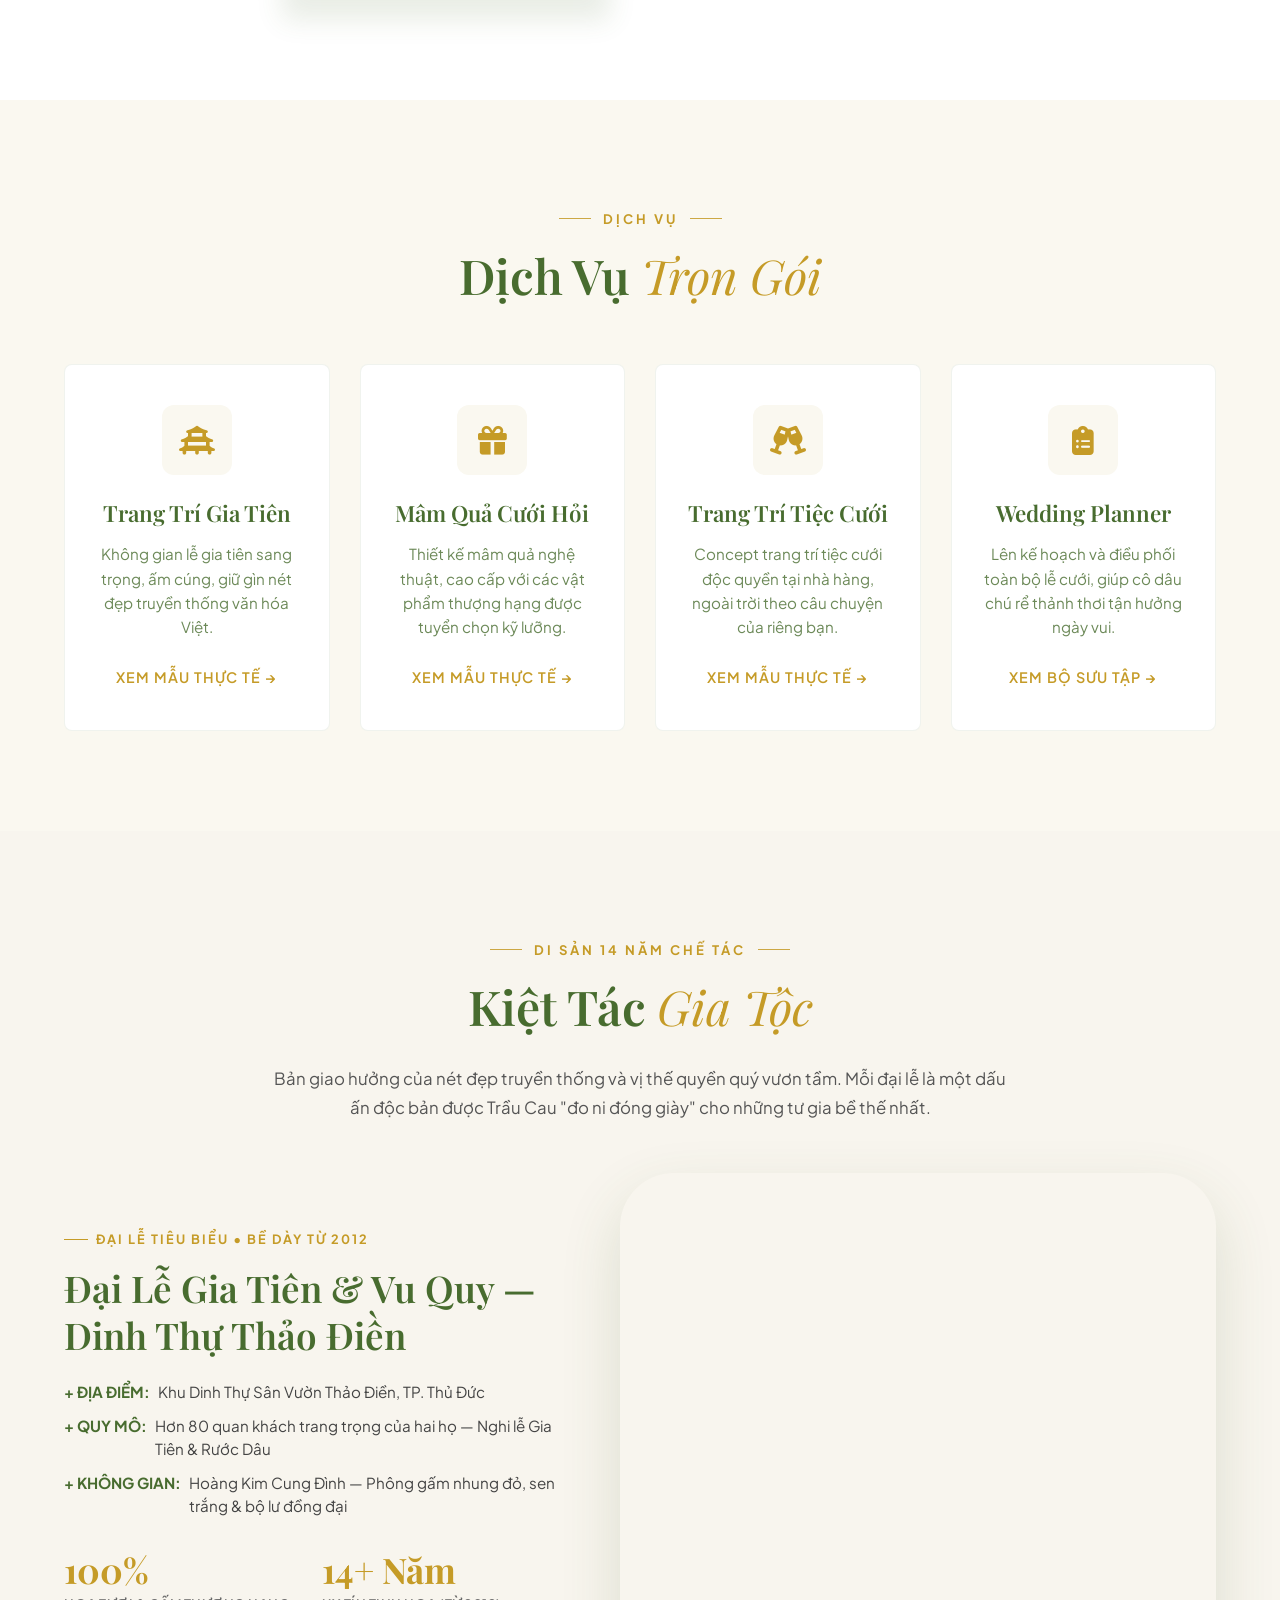
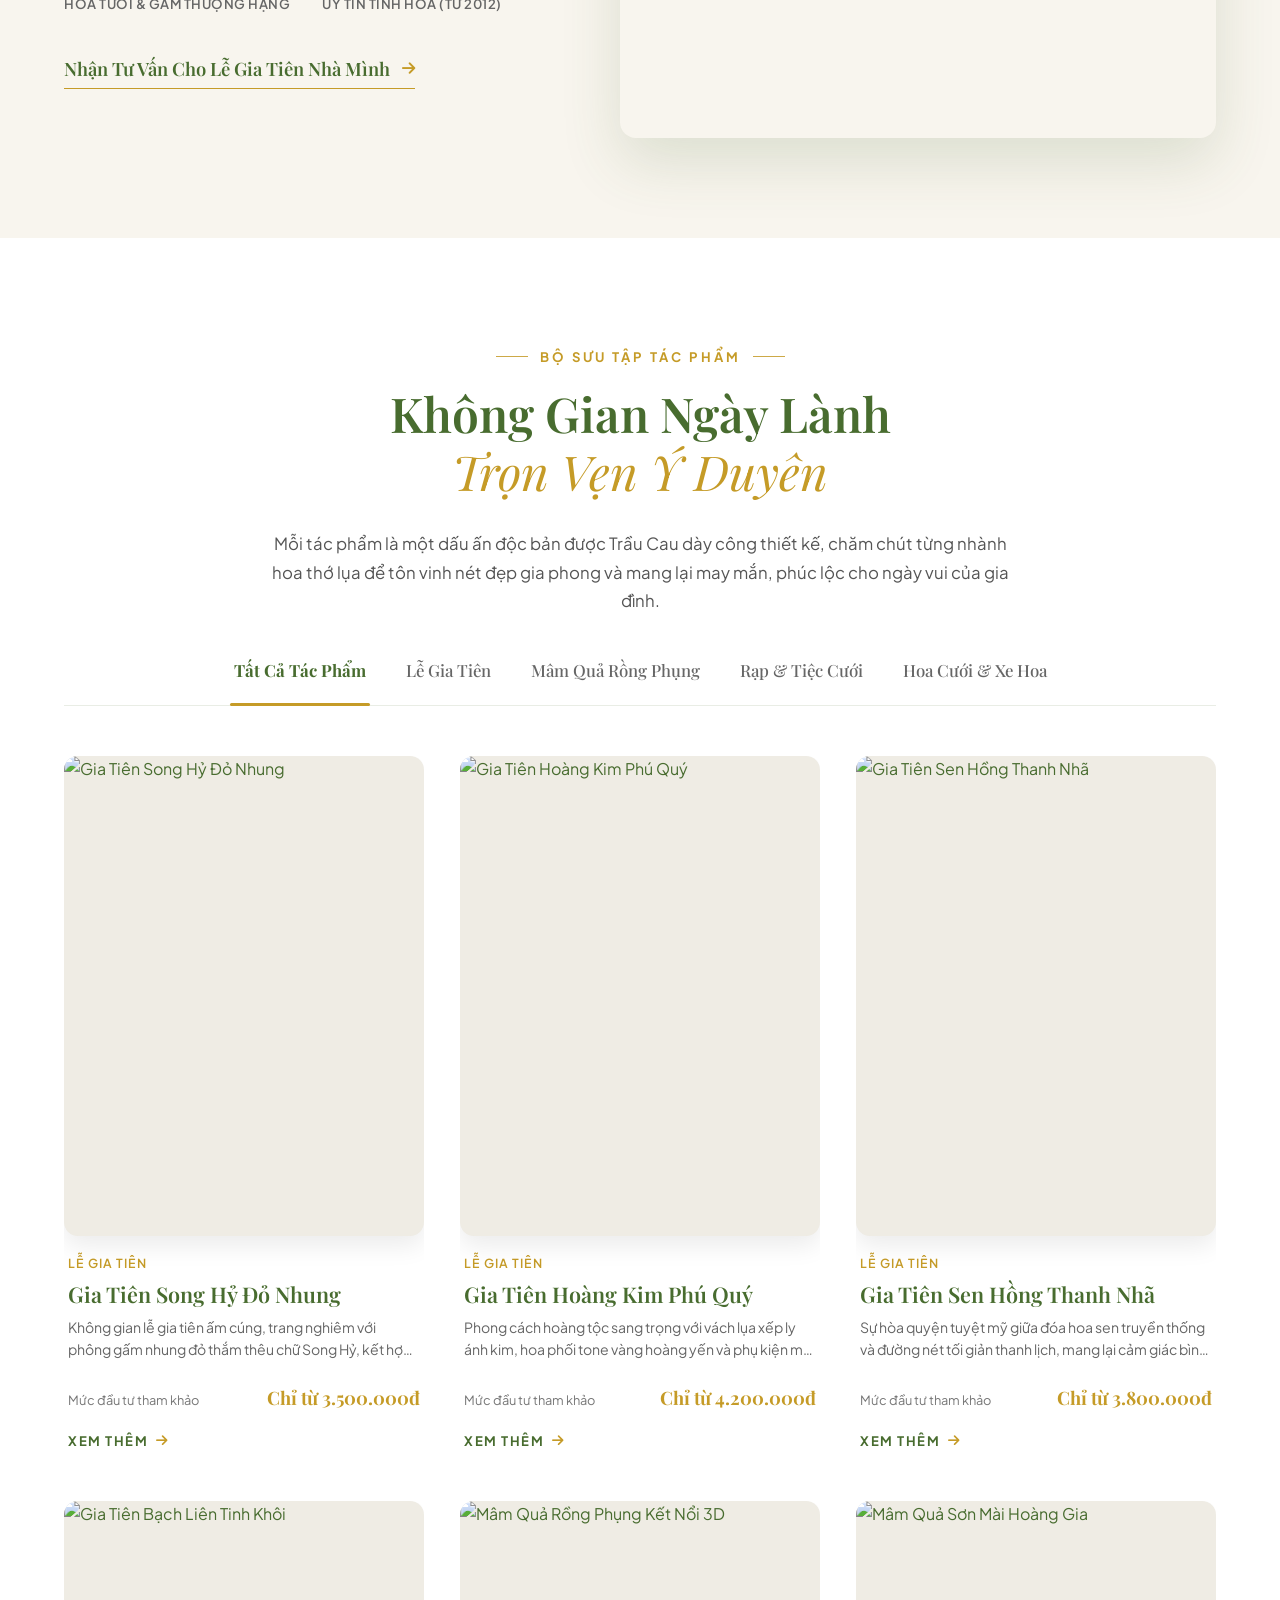
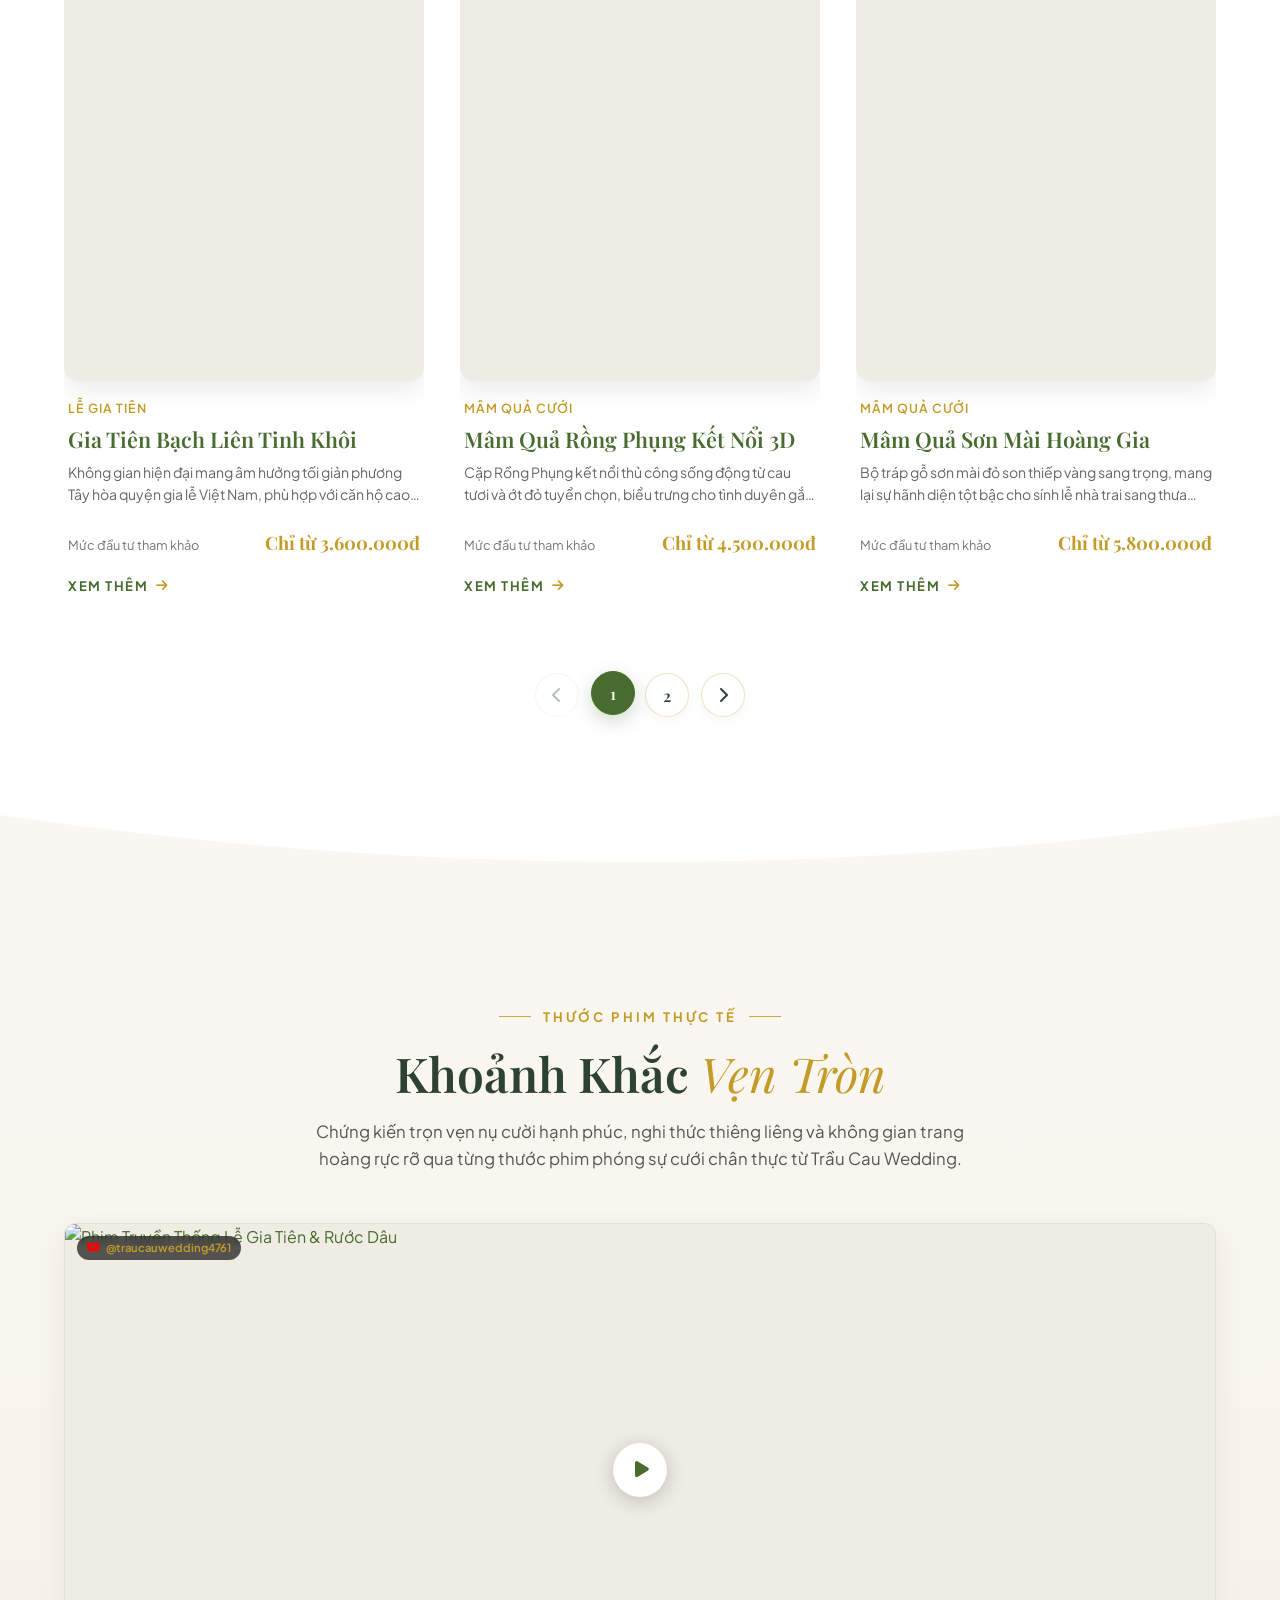
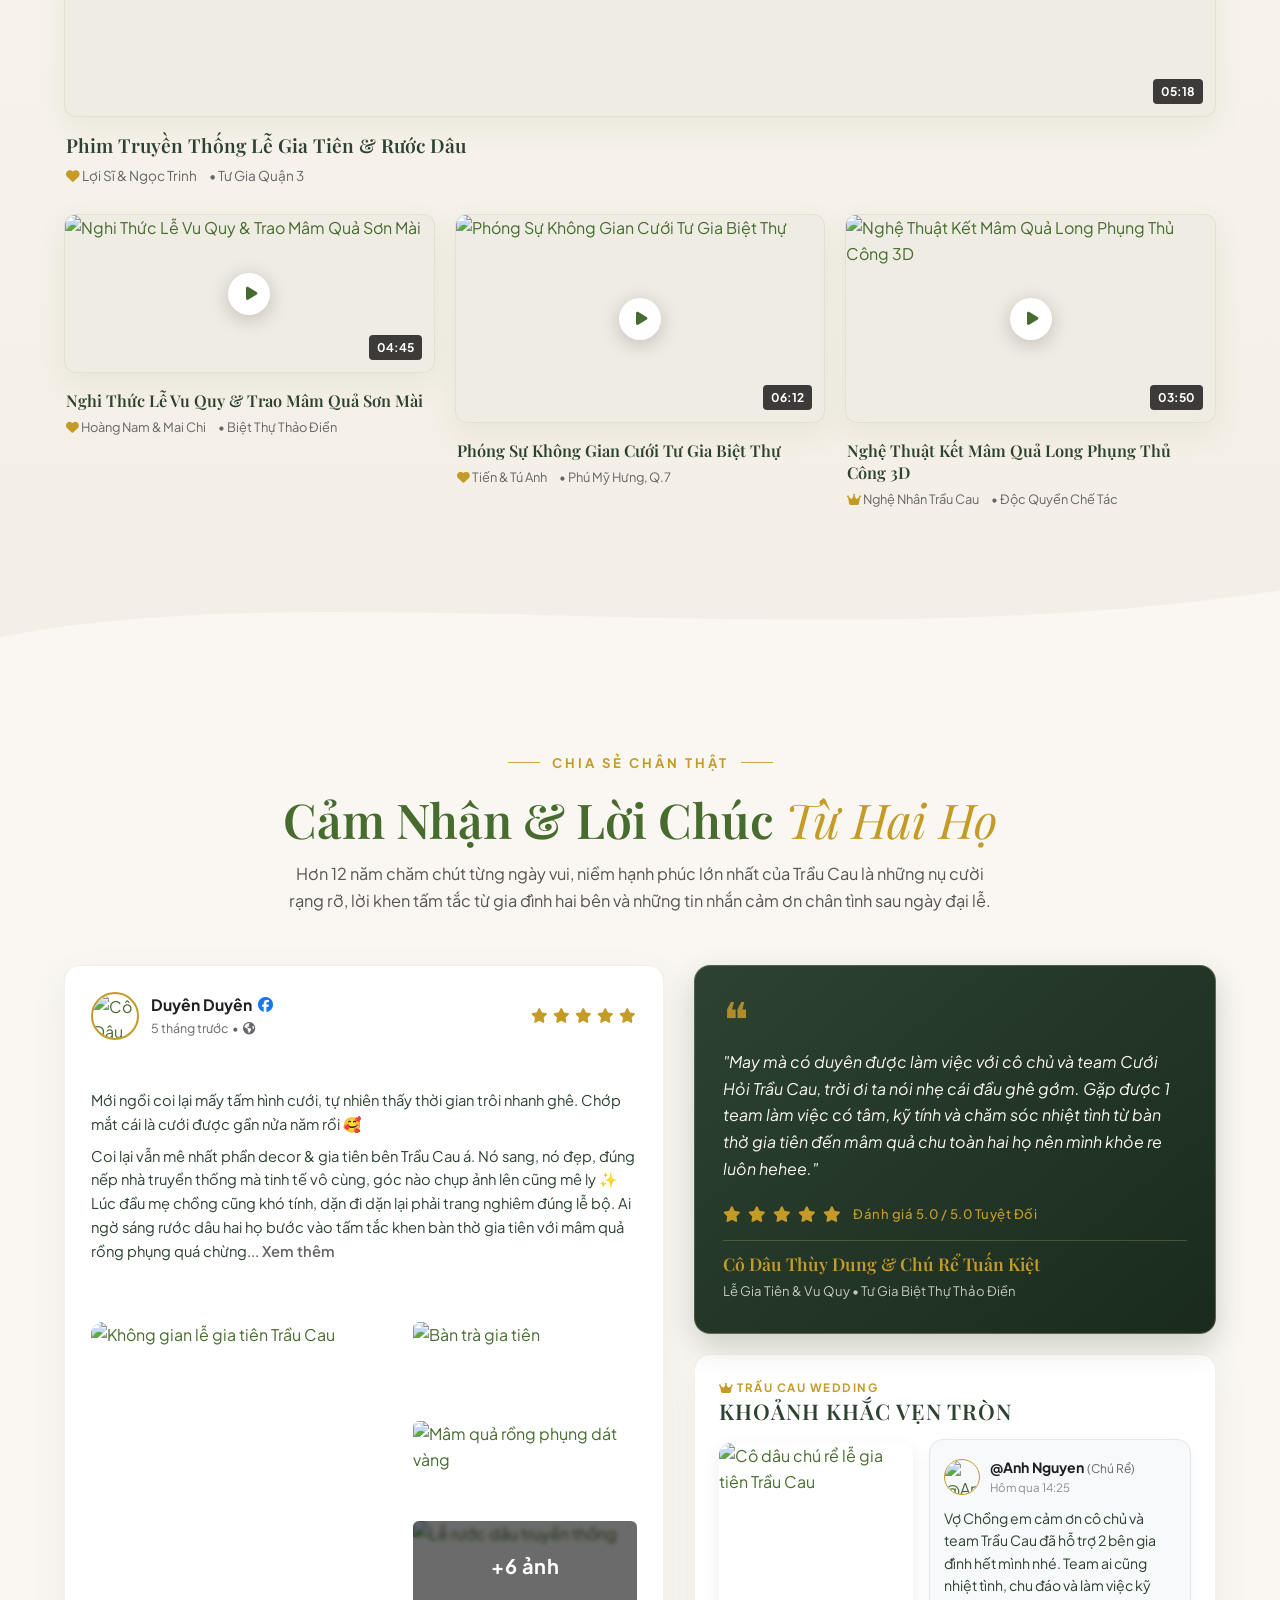
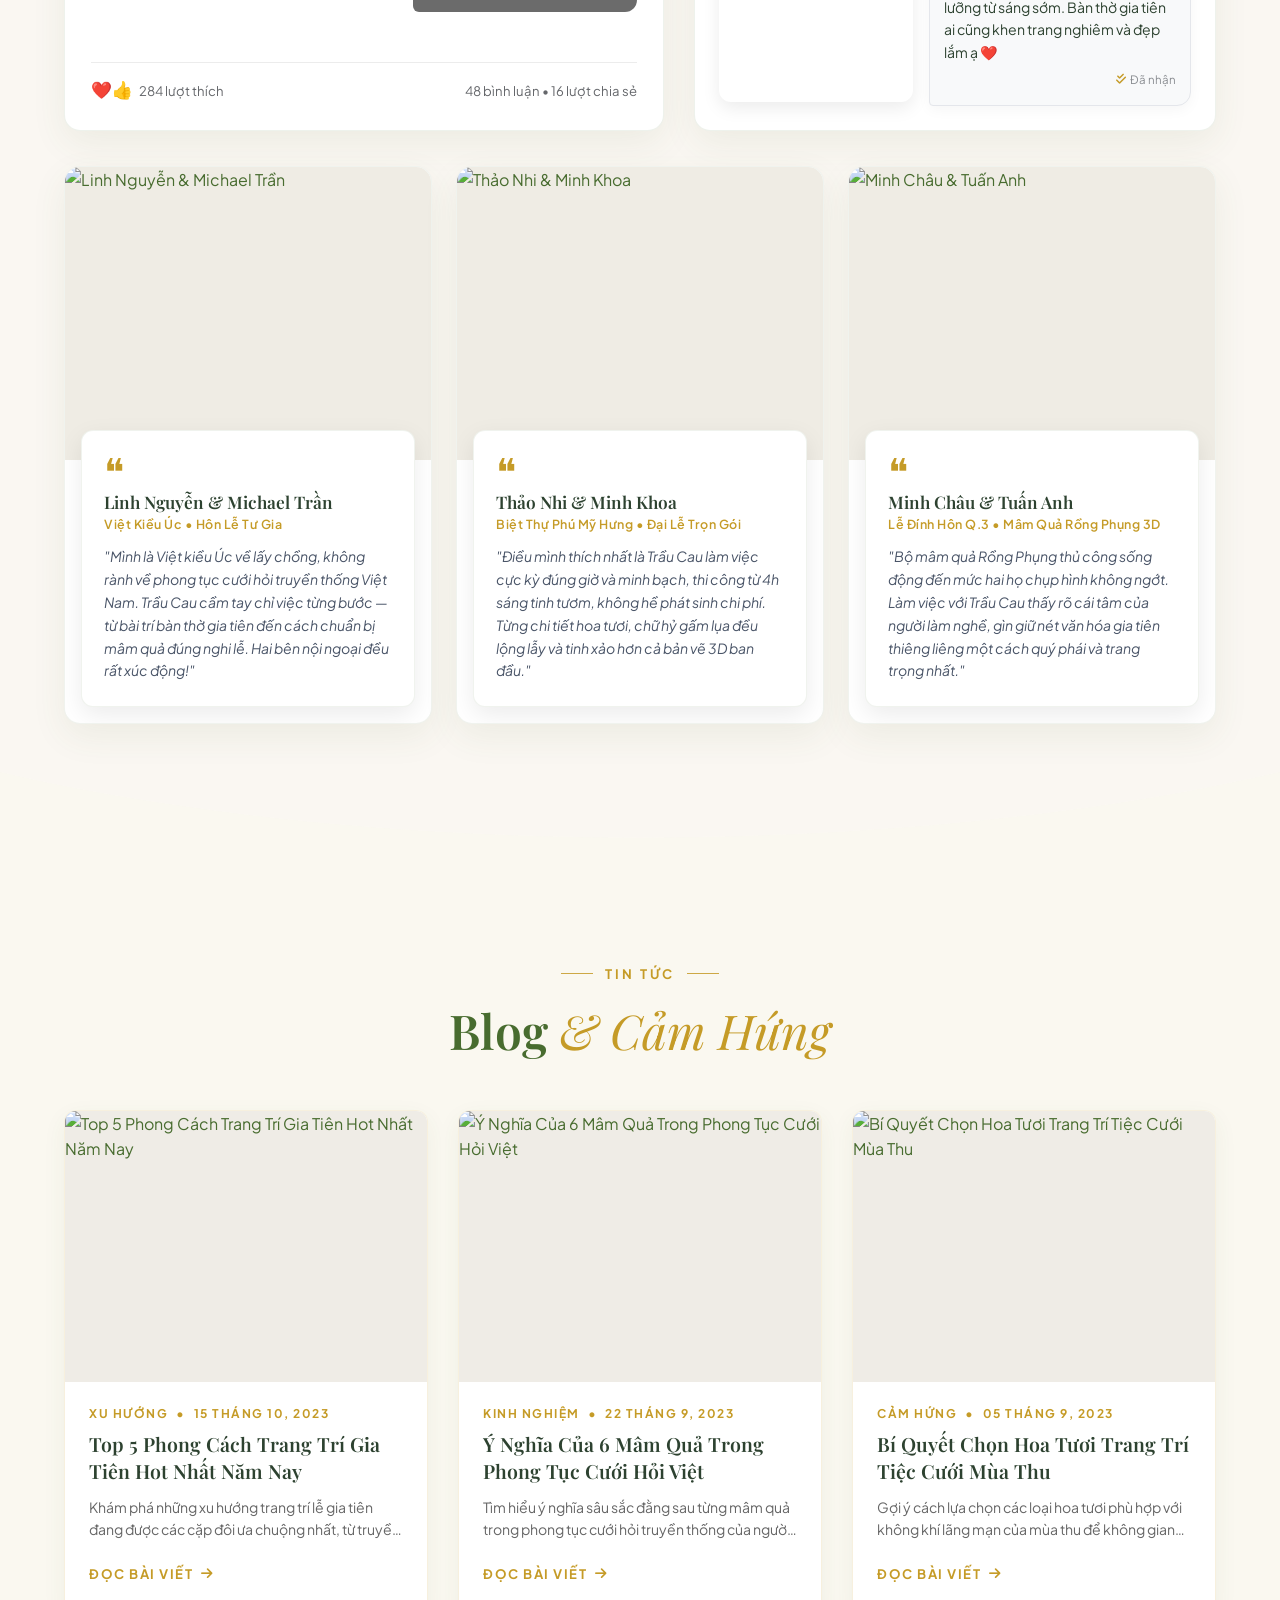
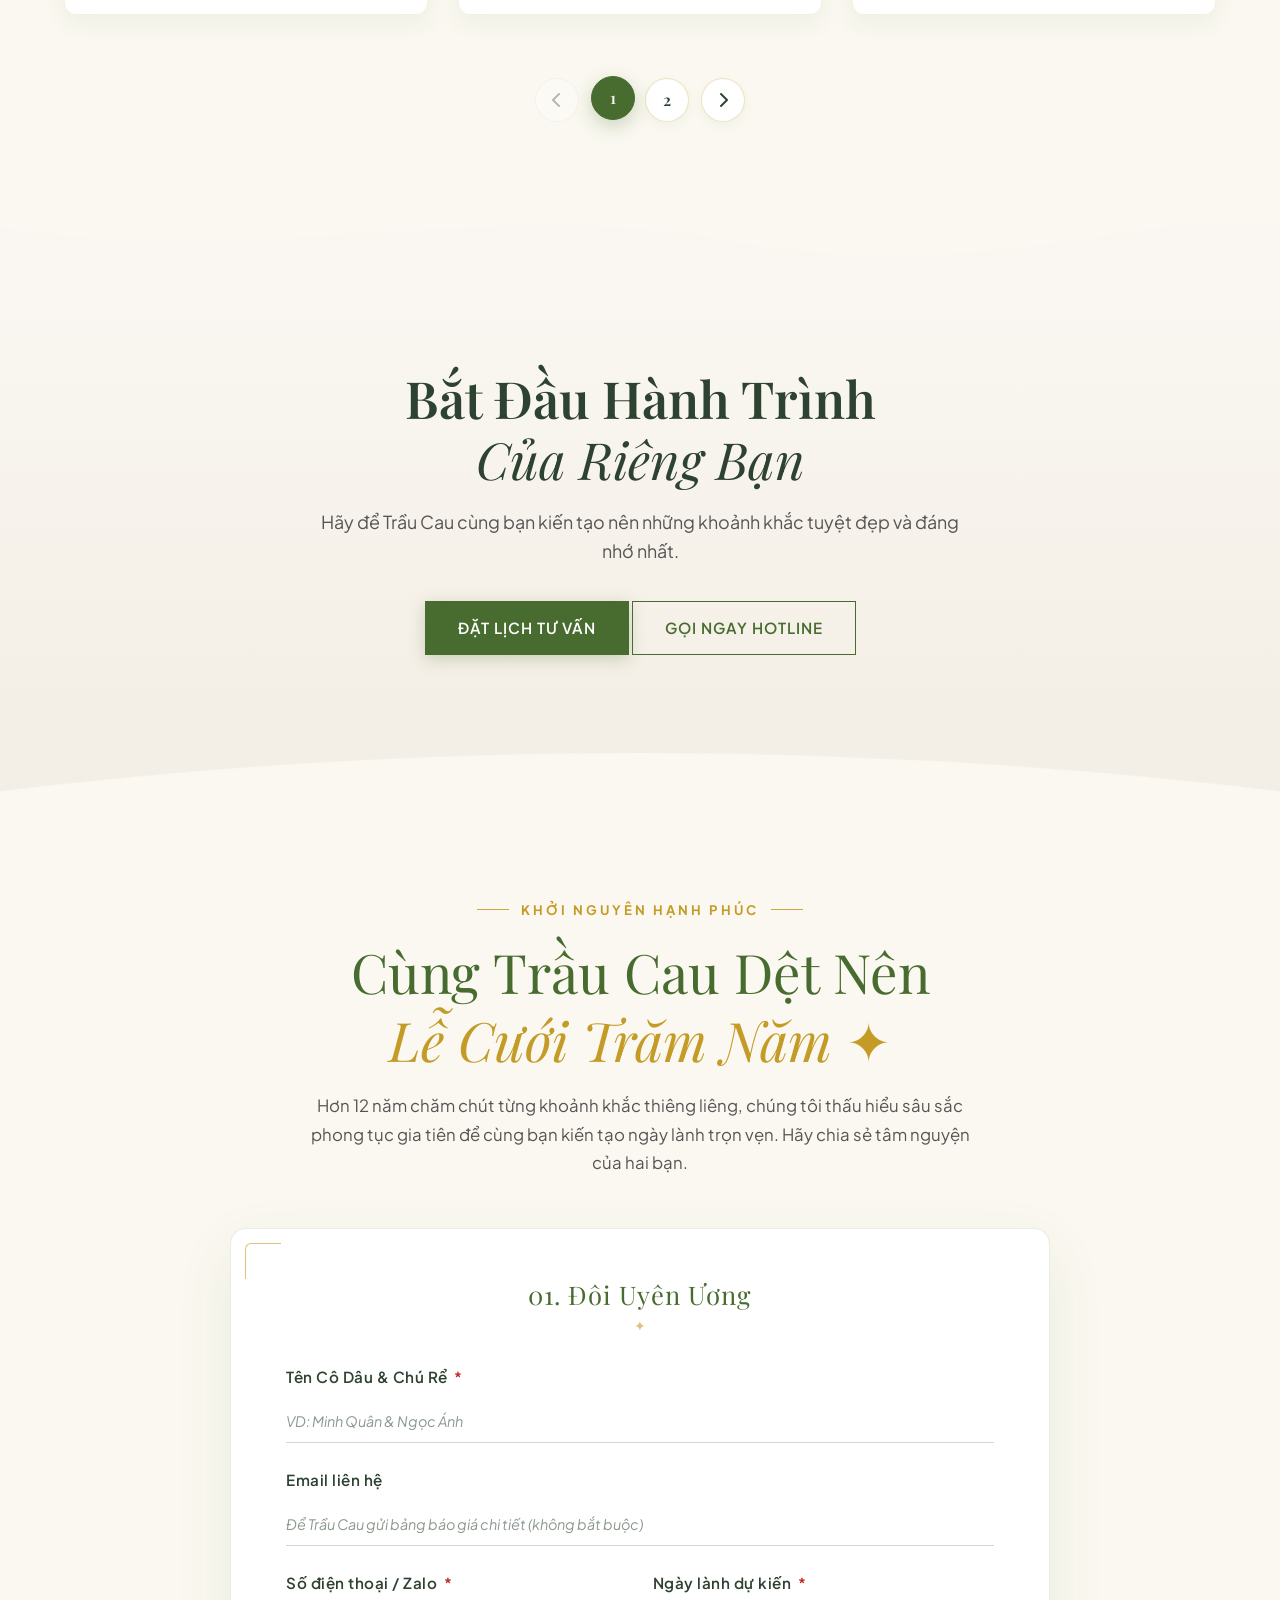
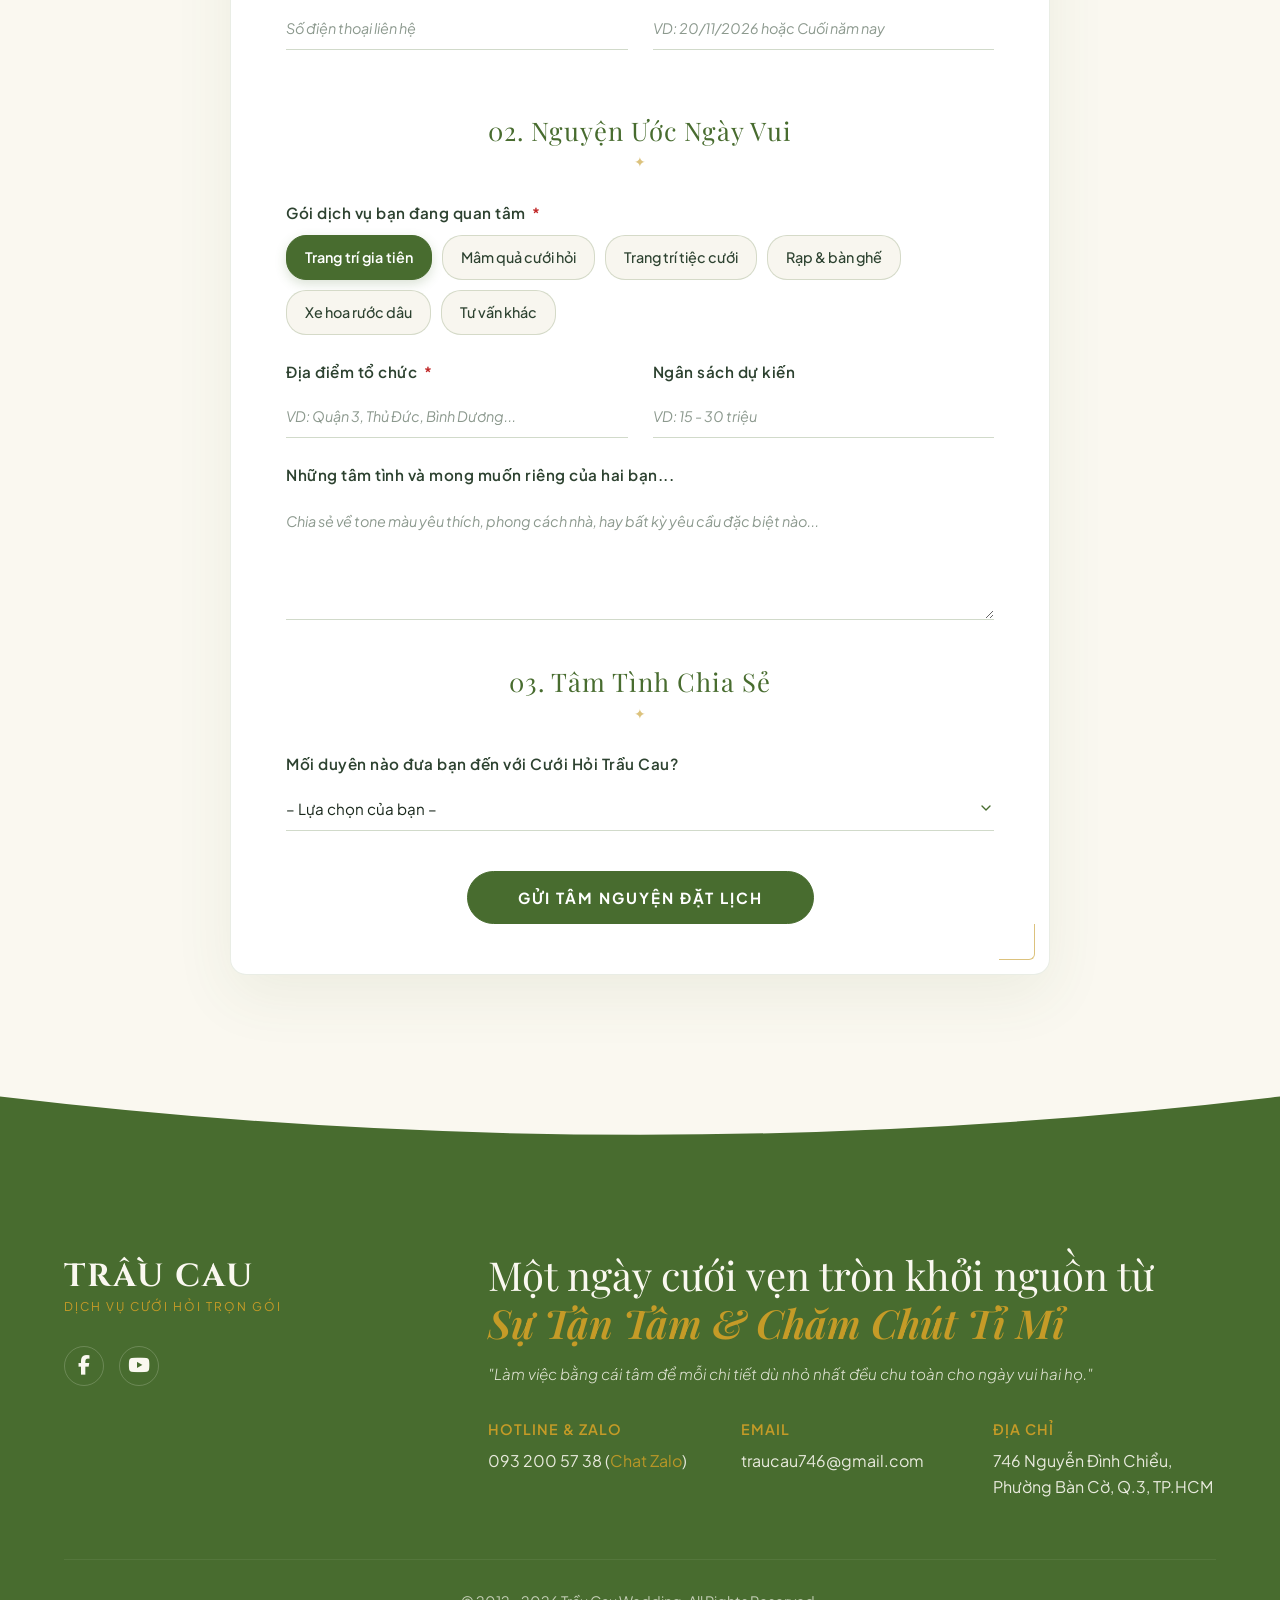
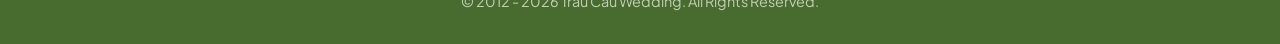
==== commit 0ce77d49: "fix: update studio address to 746 Nguyen Dinh Chieu, Phuong Ban Co, Q.3, TP.HCM" ====
--- a/index.html
+++ b/index.html
@@ -4253,7 +4253,7 @@
                         </div>
                         <div class="contact-item">
                             <h4>Địa Chỉ</h4>
-                            <p>746 Nguyễn Đình Chiểu, P.1, Q.3, TP.HCM</p>
+                            <p>746 Nguyễn Đình Chiểu, Phường Bàn Cờ, Q.3, TP.HCM</p>
                         </div>
                     </div>
                 </div>
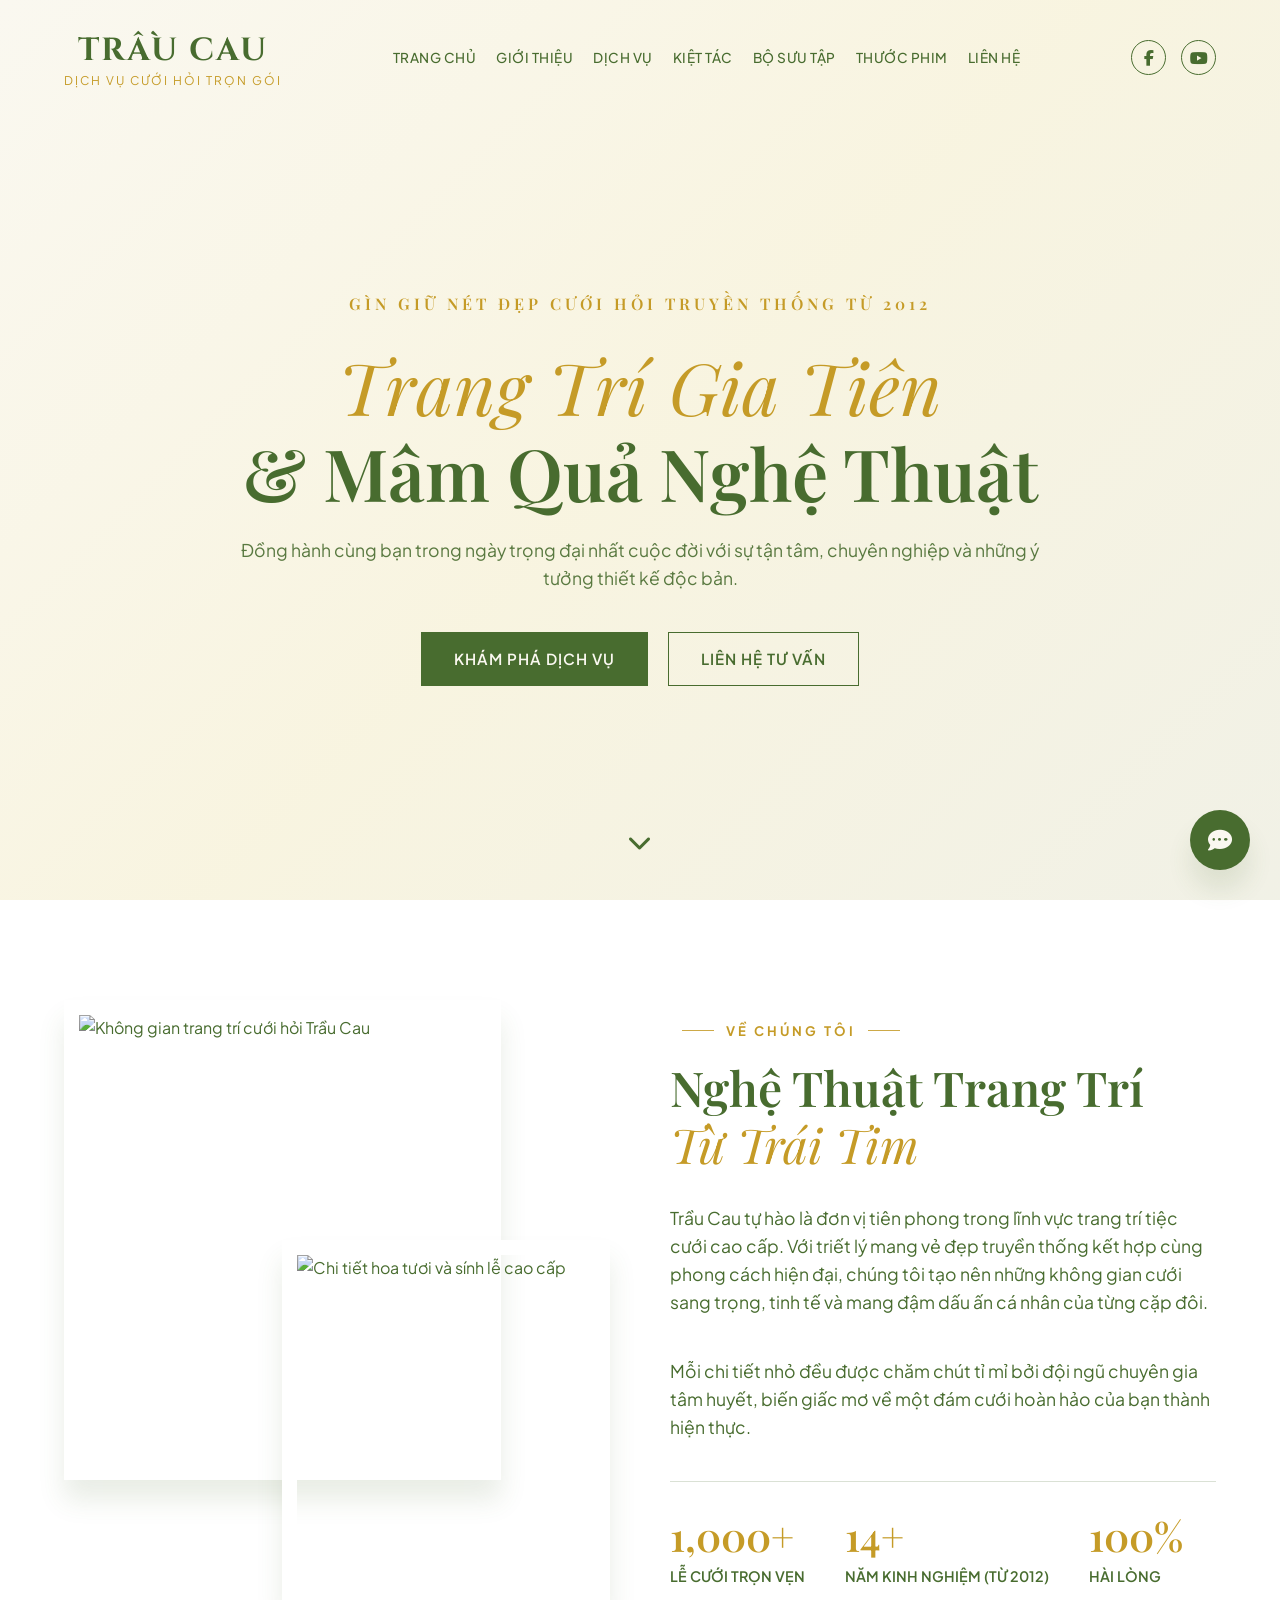
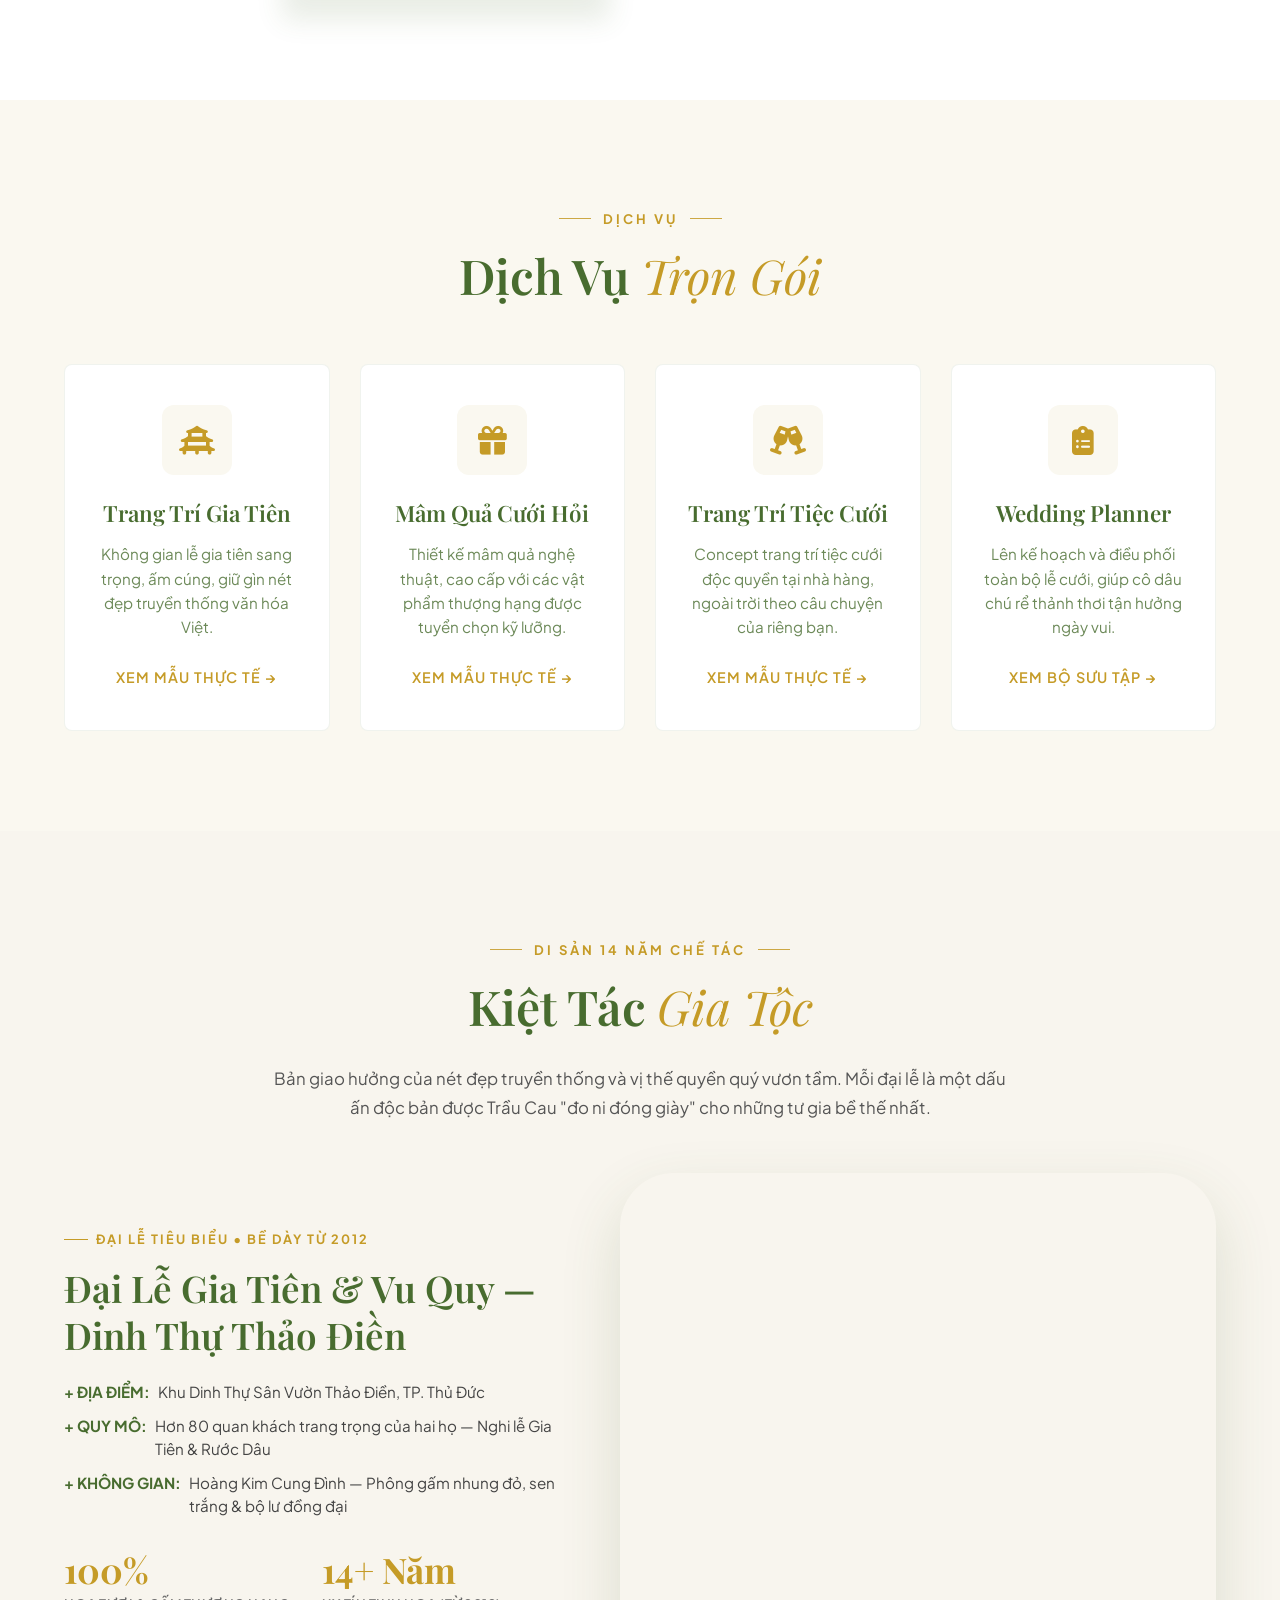
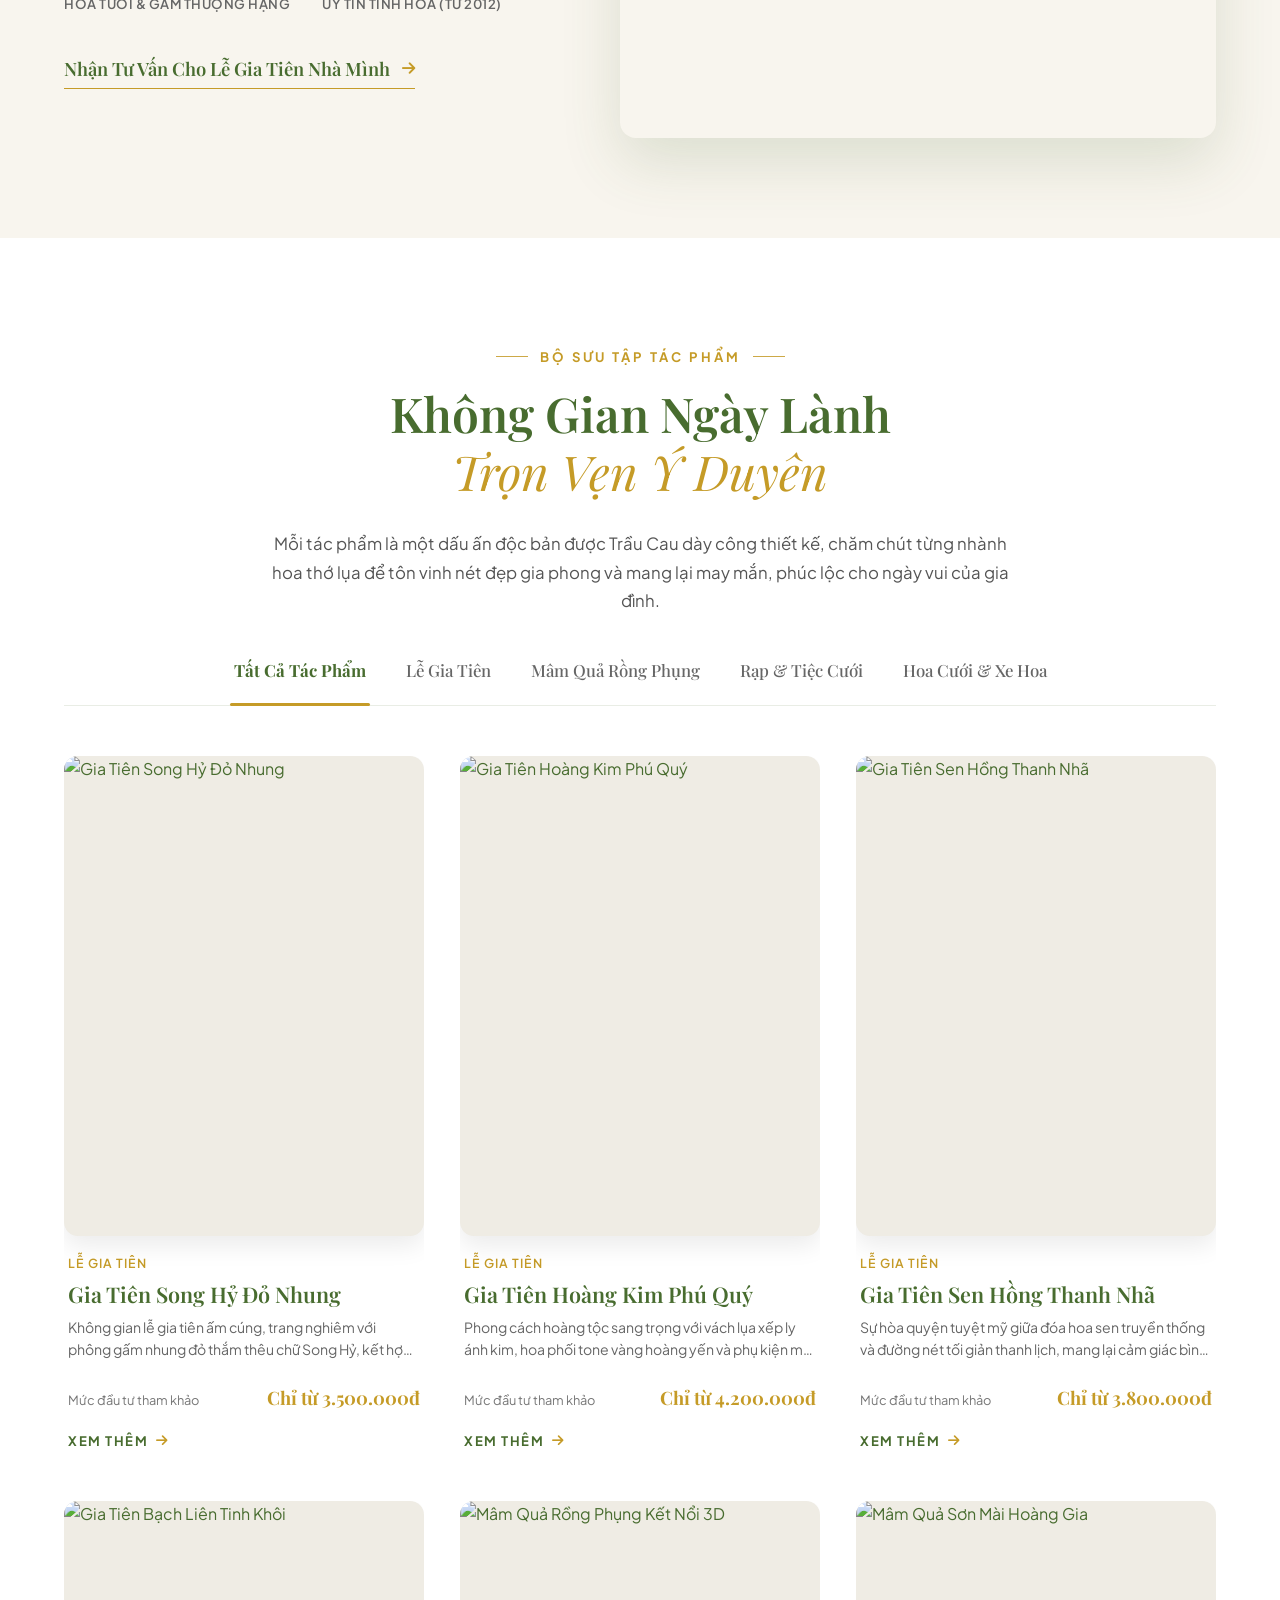
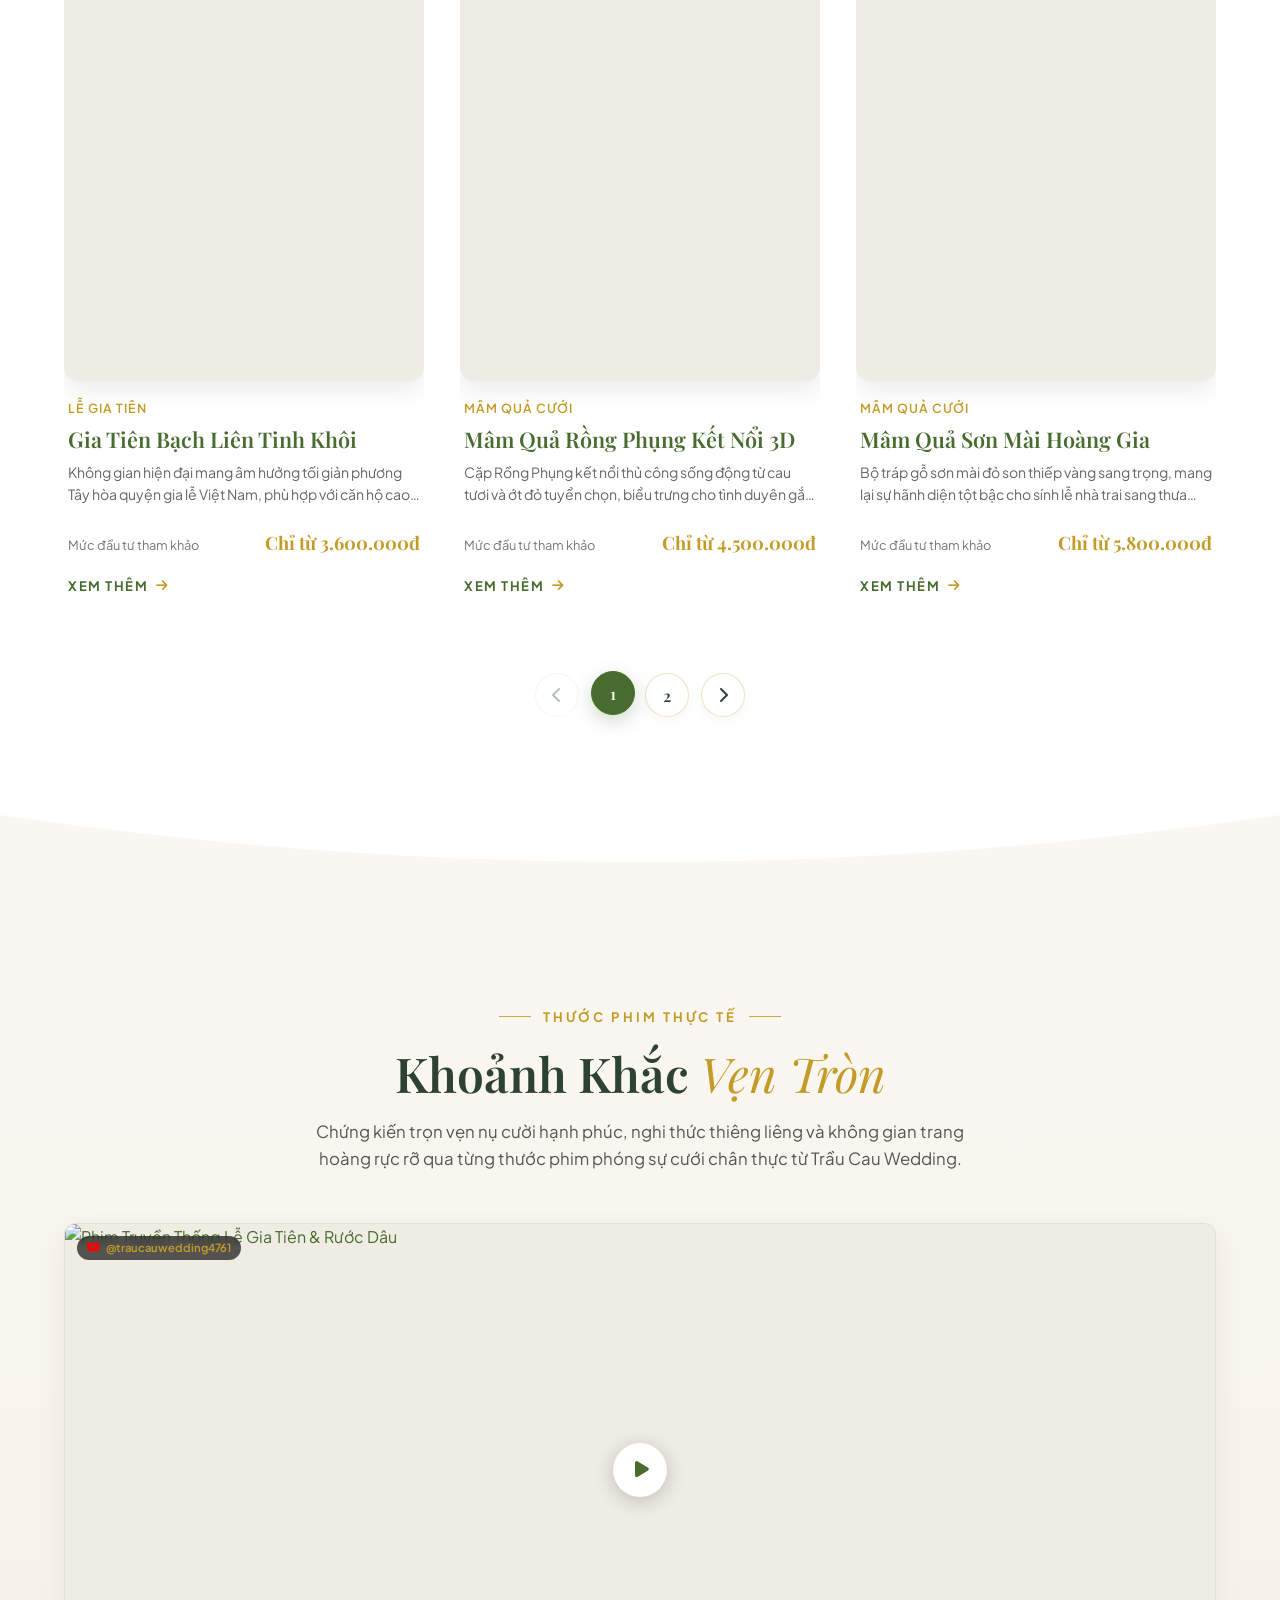
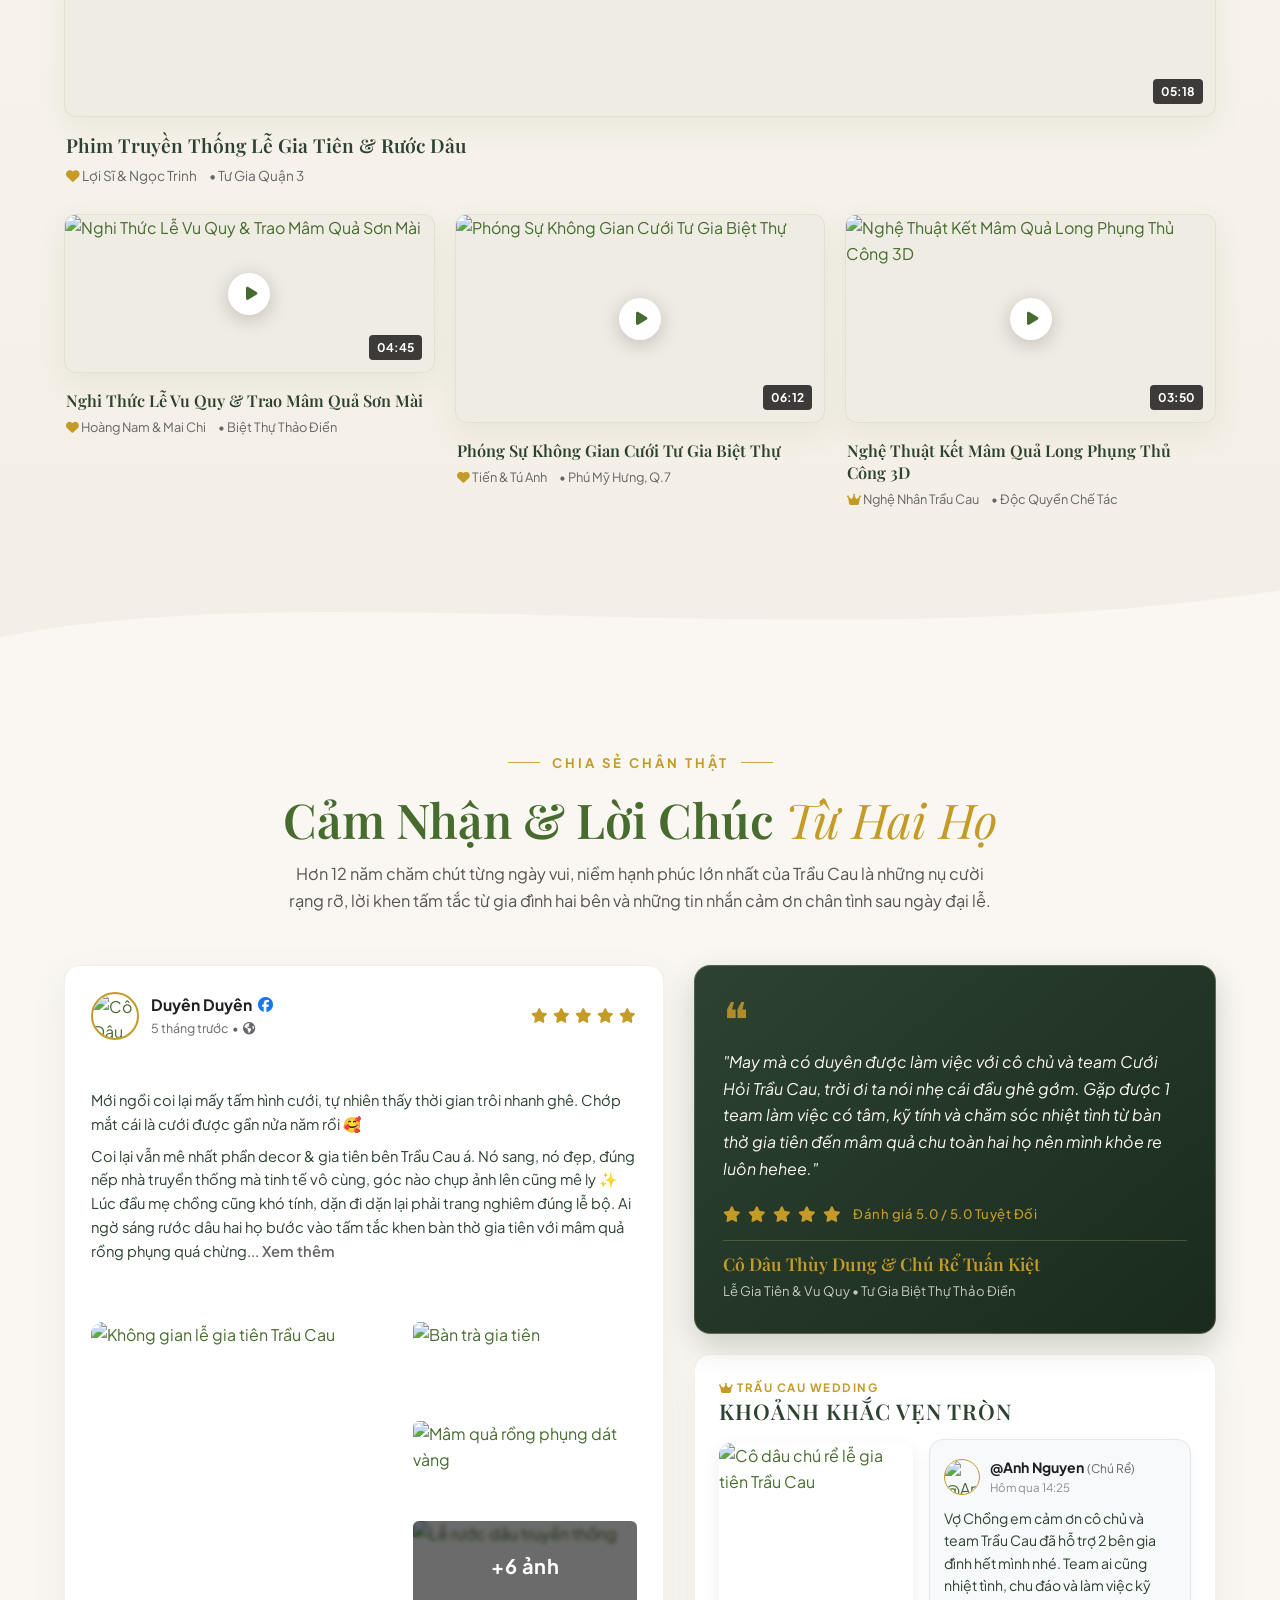
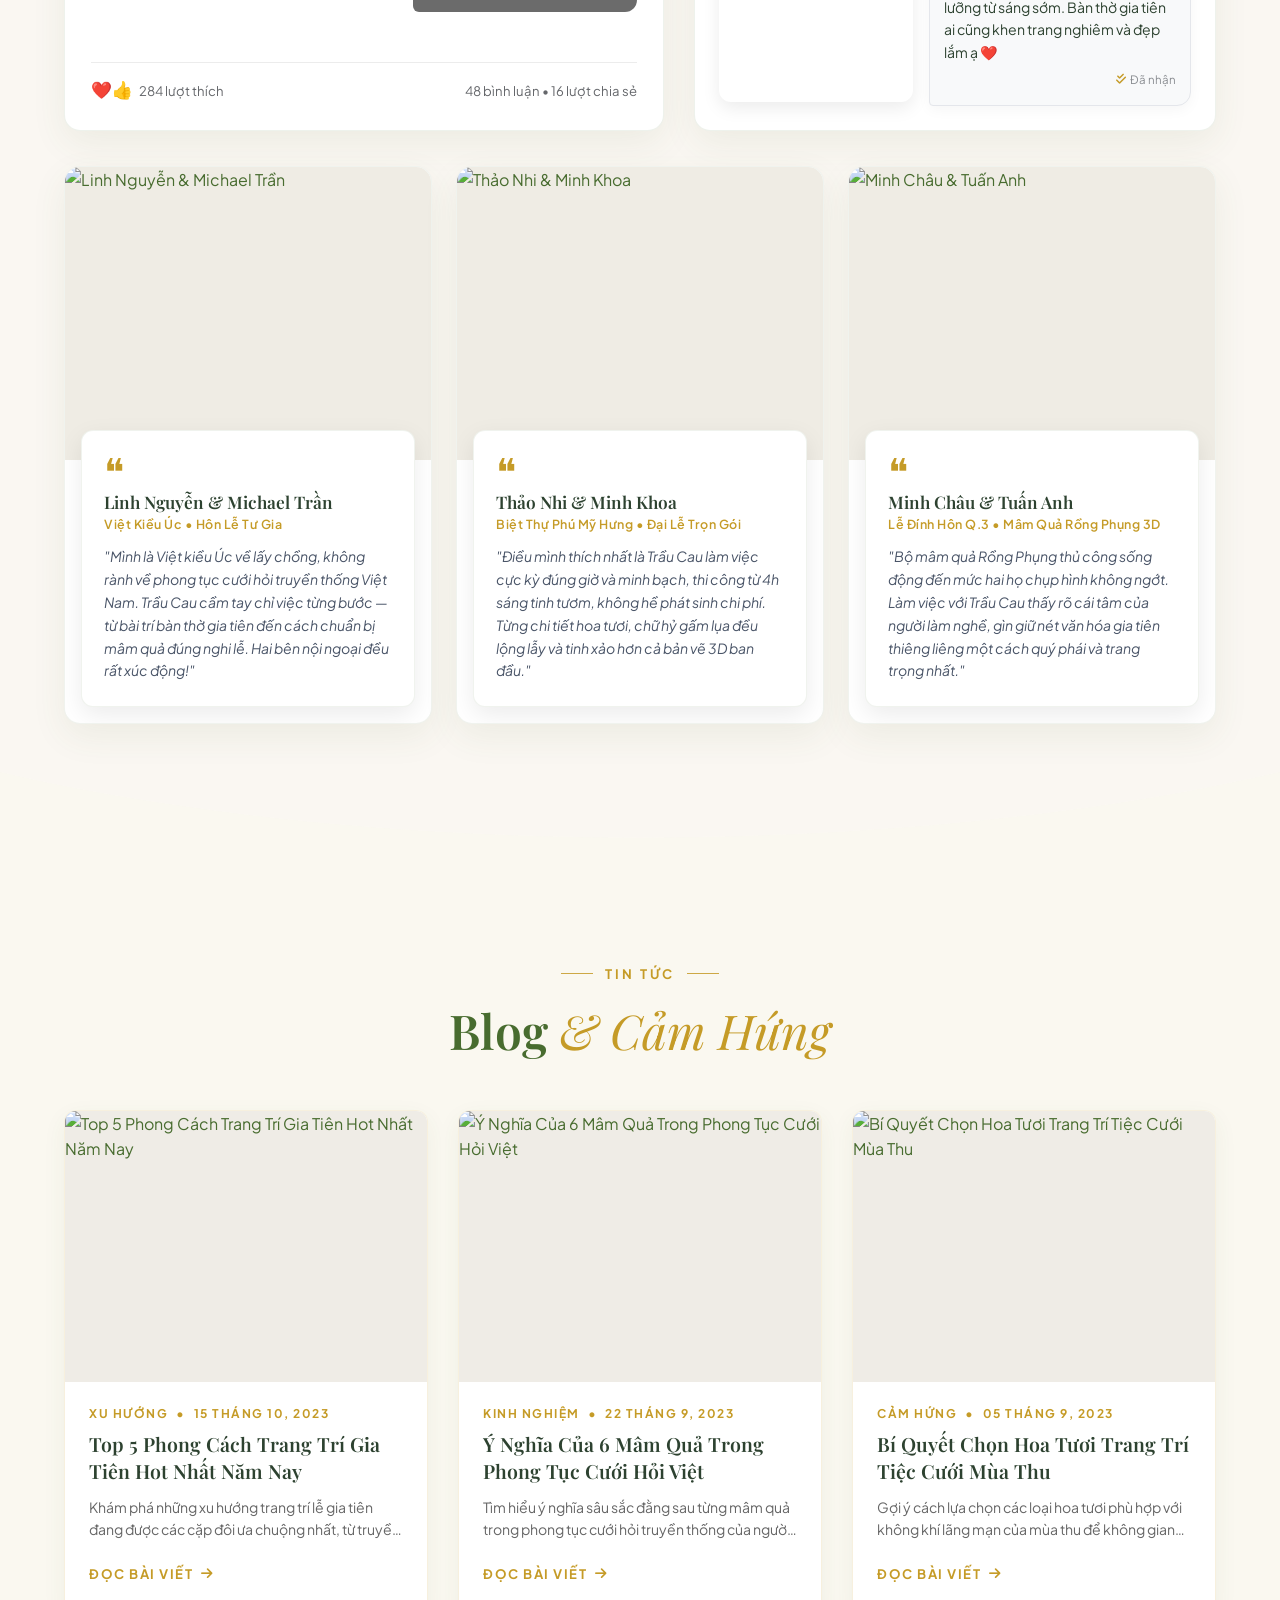
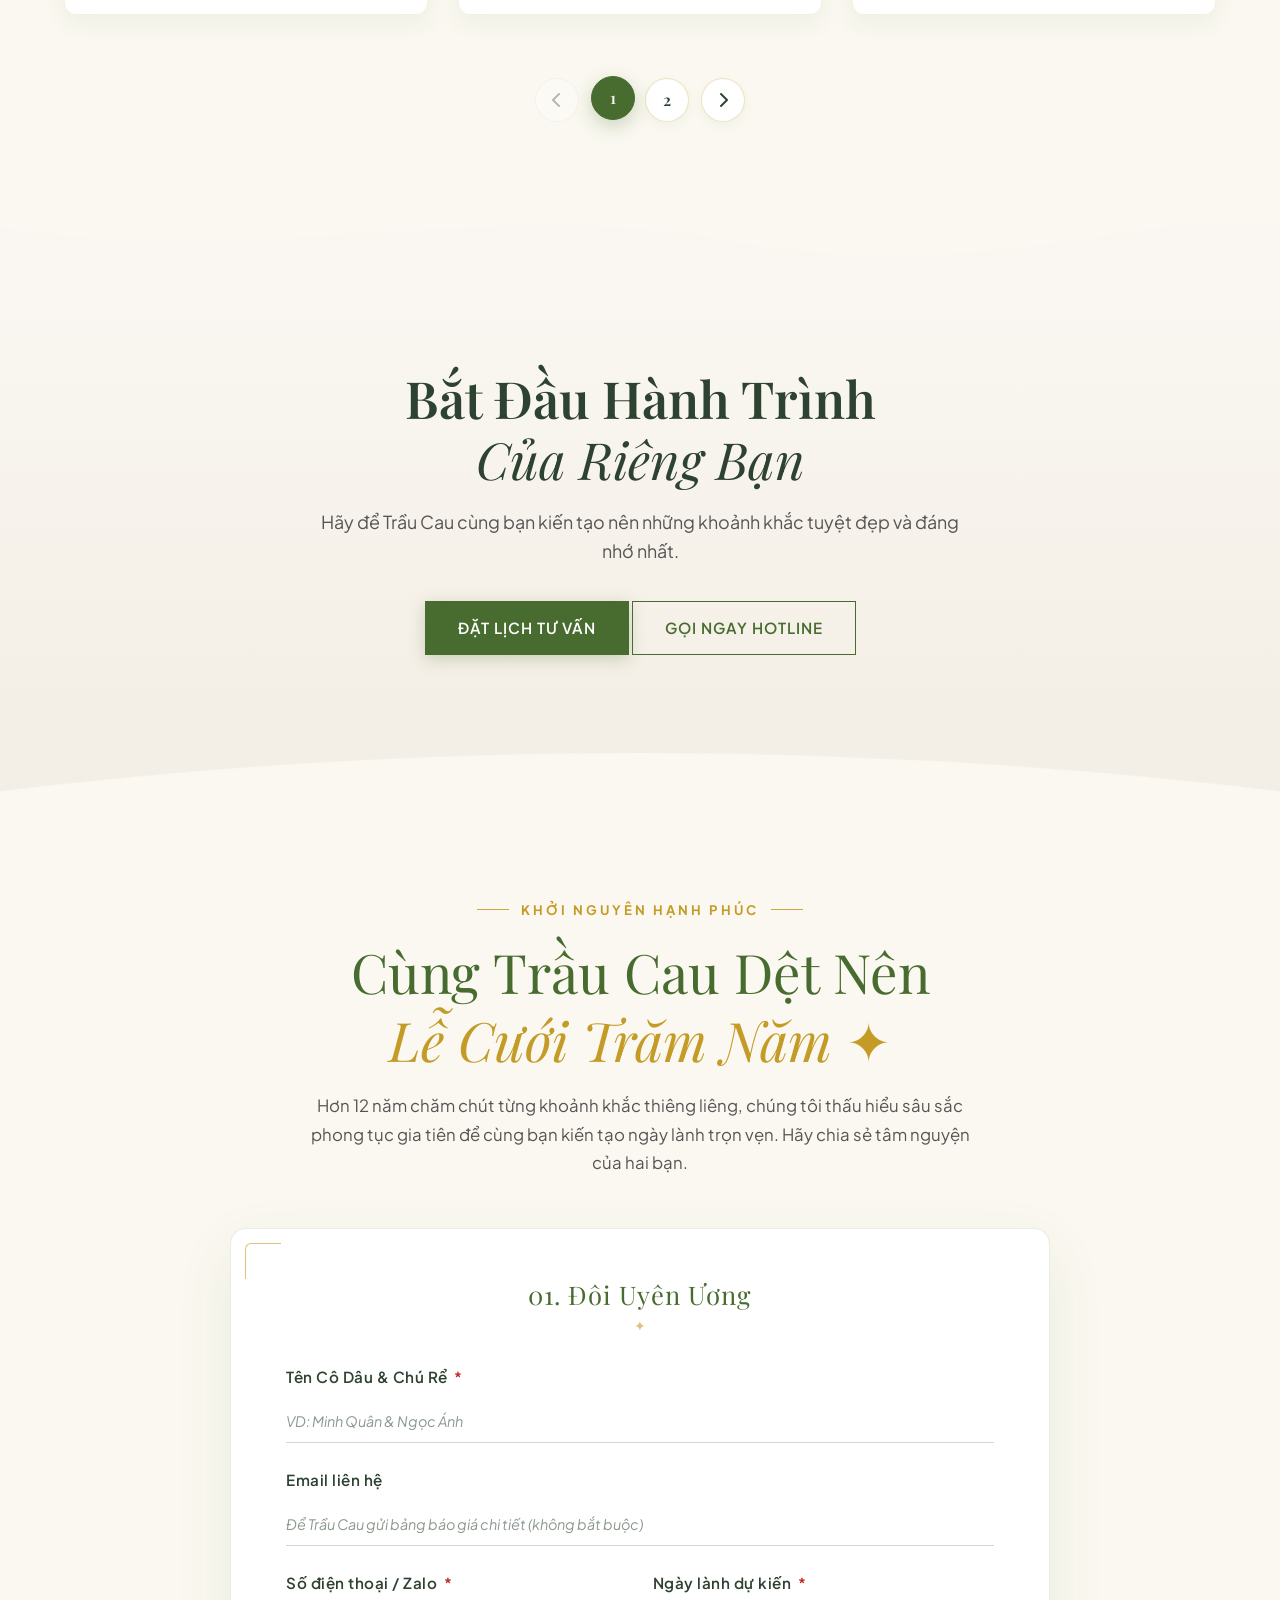
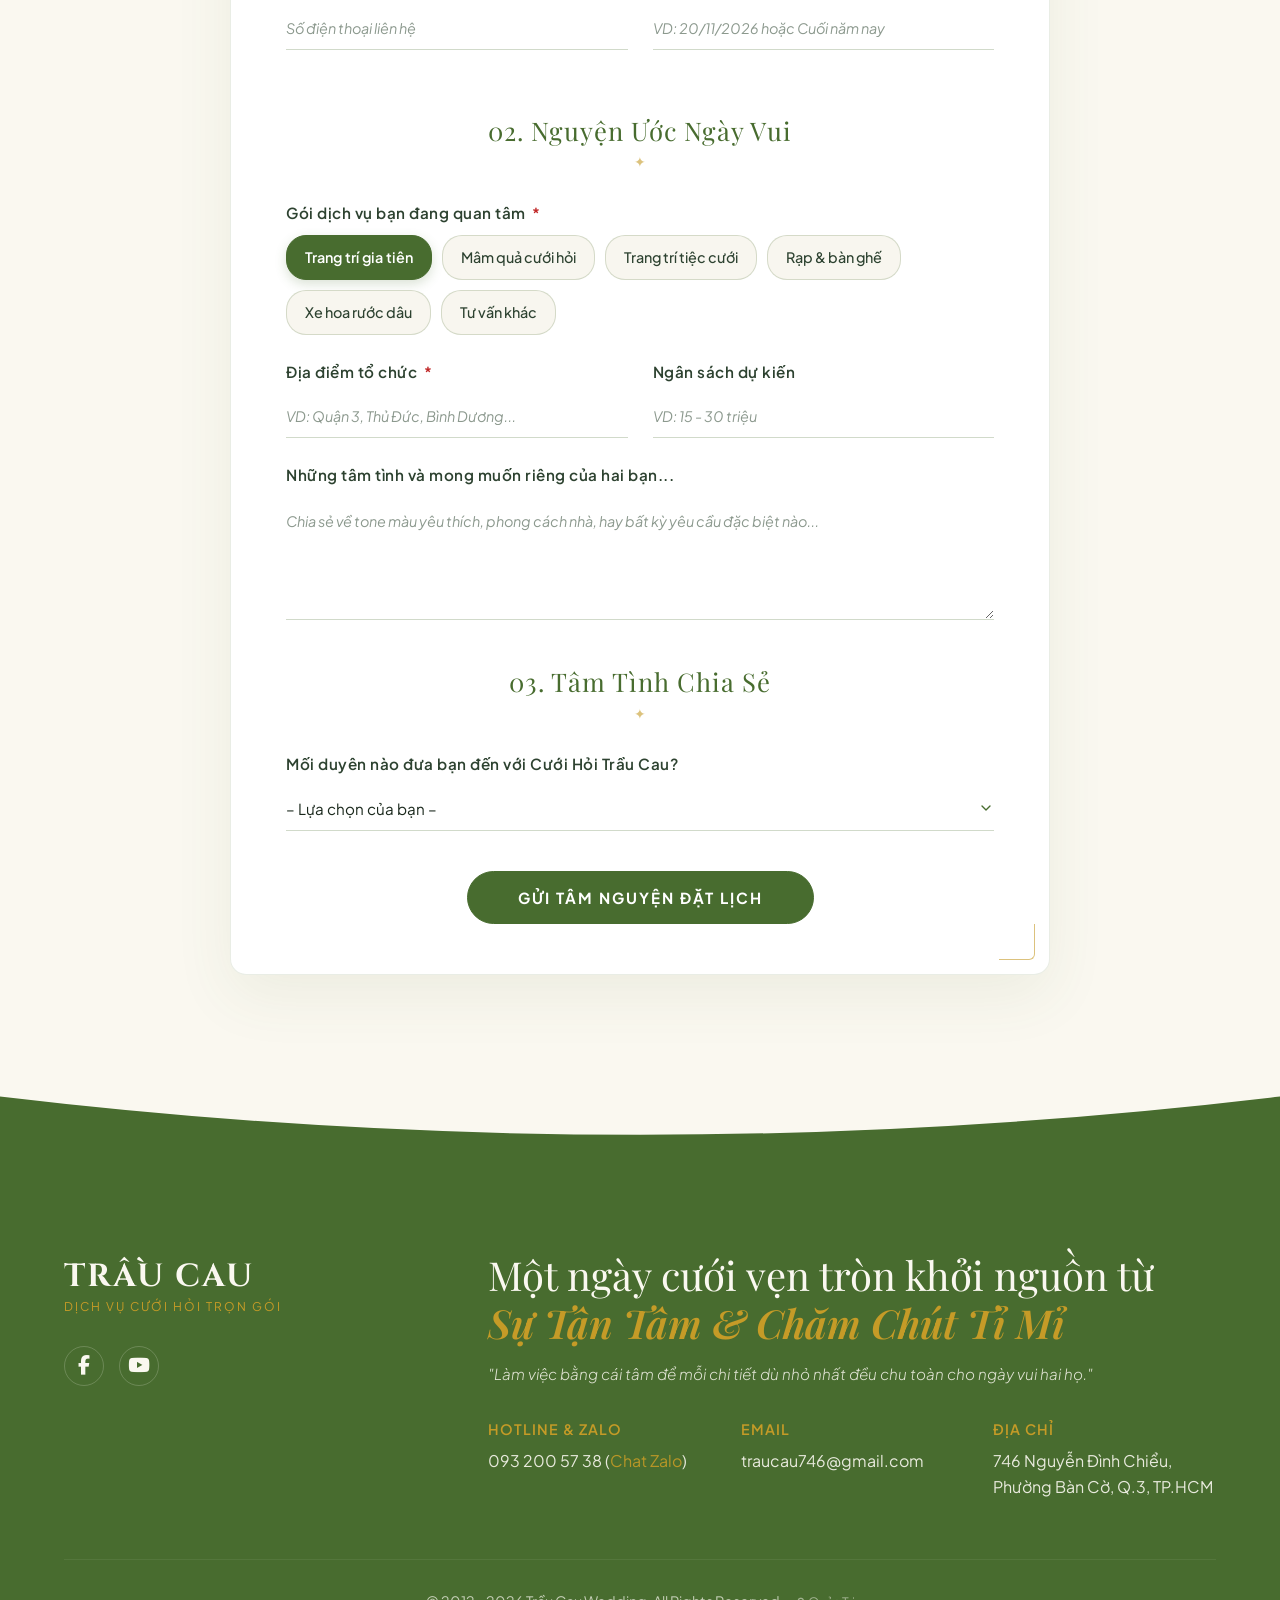
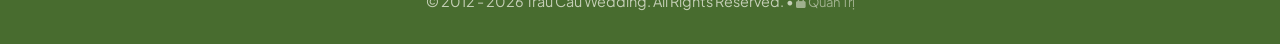
==== commit cc09a1e0: "feat: complete non-tech admin portal with dashboard, Excel export, Canva album editor, Gmail SMTP OT" ====
--- a/index.html
+++ b/index.html
@@ -4259,7 +4259,7 @@
                 </div>
             </div>
             <div class="footer-bottom">
-                &copy; 2012 - 2026 Trầu Cau Wedding. All Rights Reserved.
+                &copy; 2012 - 2026 Trầu Cau Wedding. All Rights Reserved. • <a href="admin.html" target="_blank" style="color: inherit; opacity: 0.7; text-decoration: none; font-size: 13px;"><i class="fas fa-lock" style="font-size: 11px;"></i> Quản Trị</a>
             </div>
         </div>
     </footer>
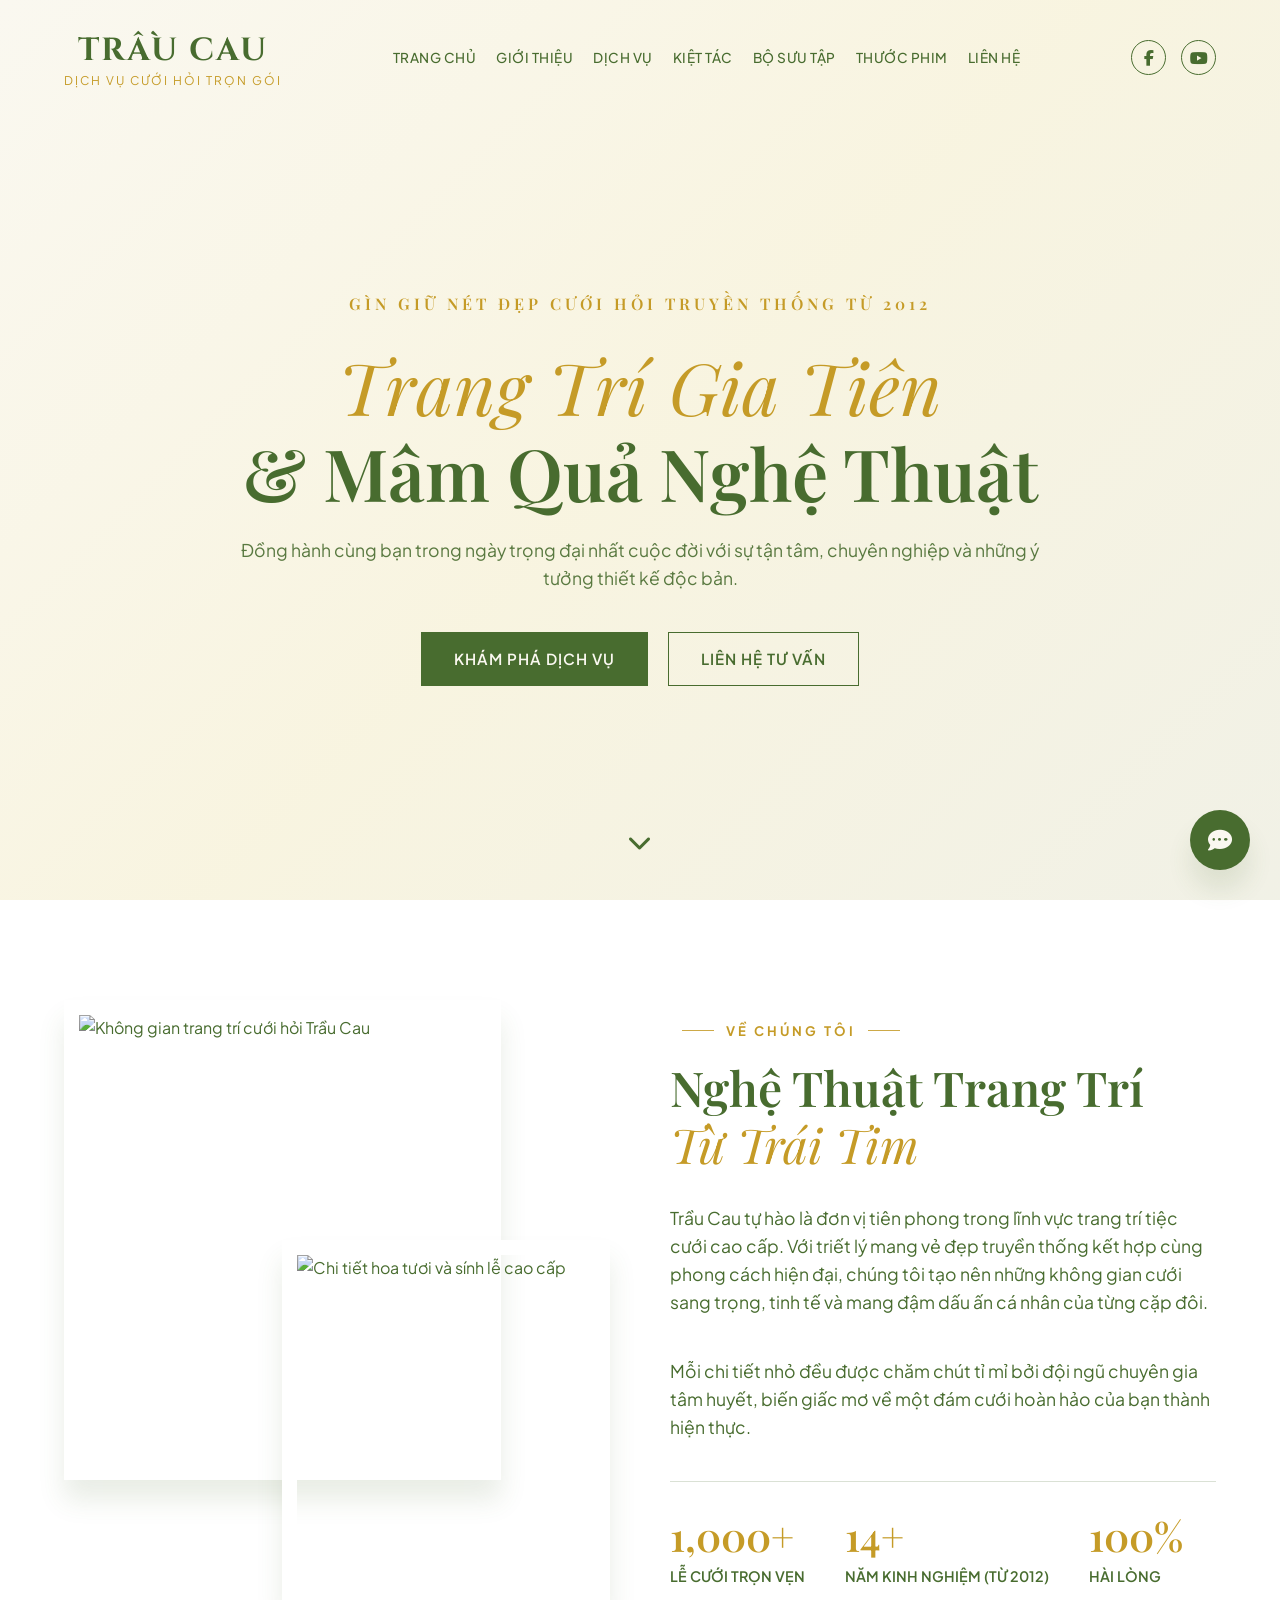
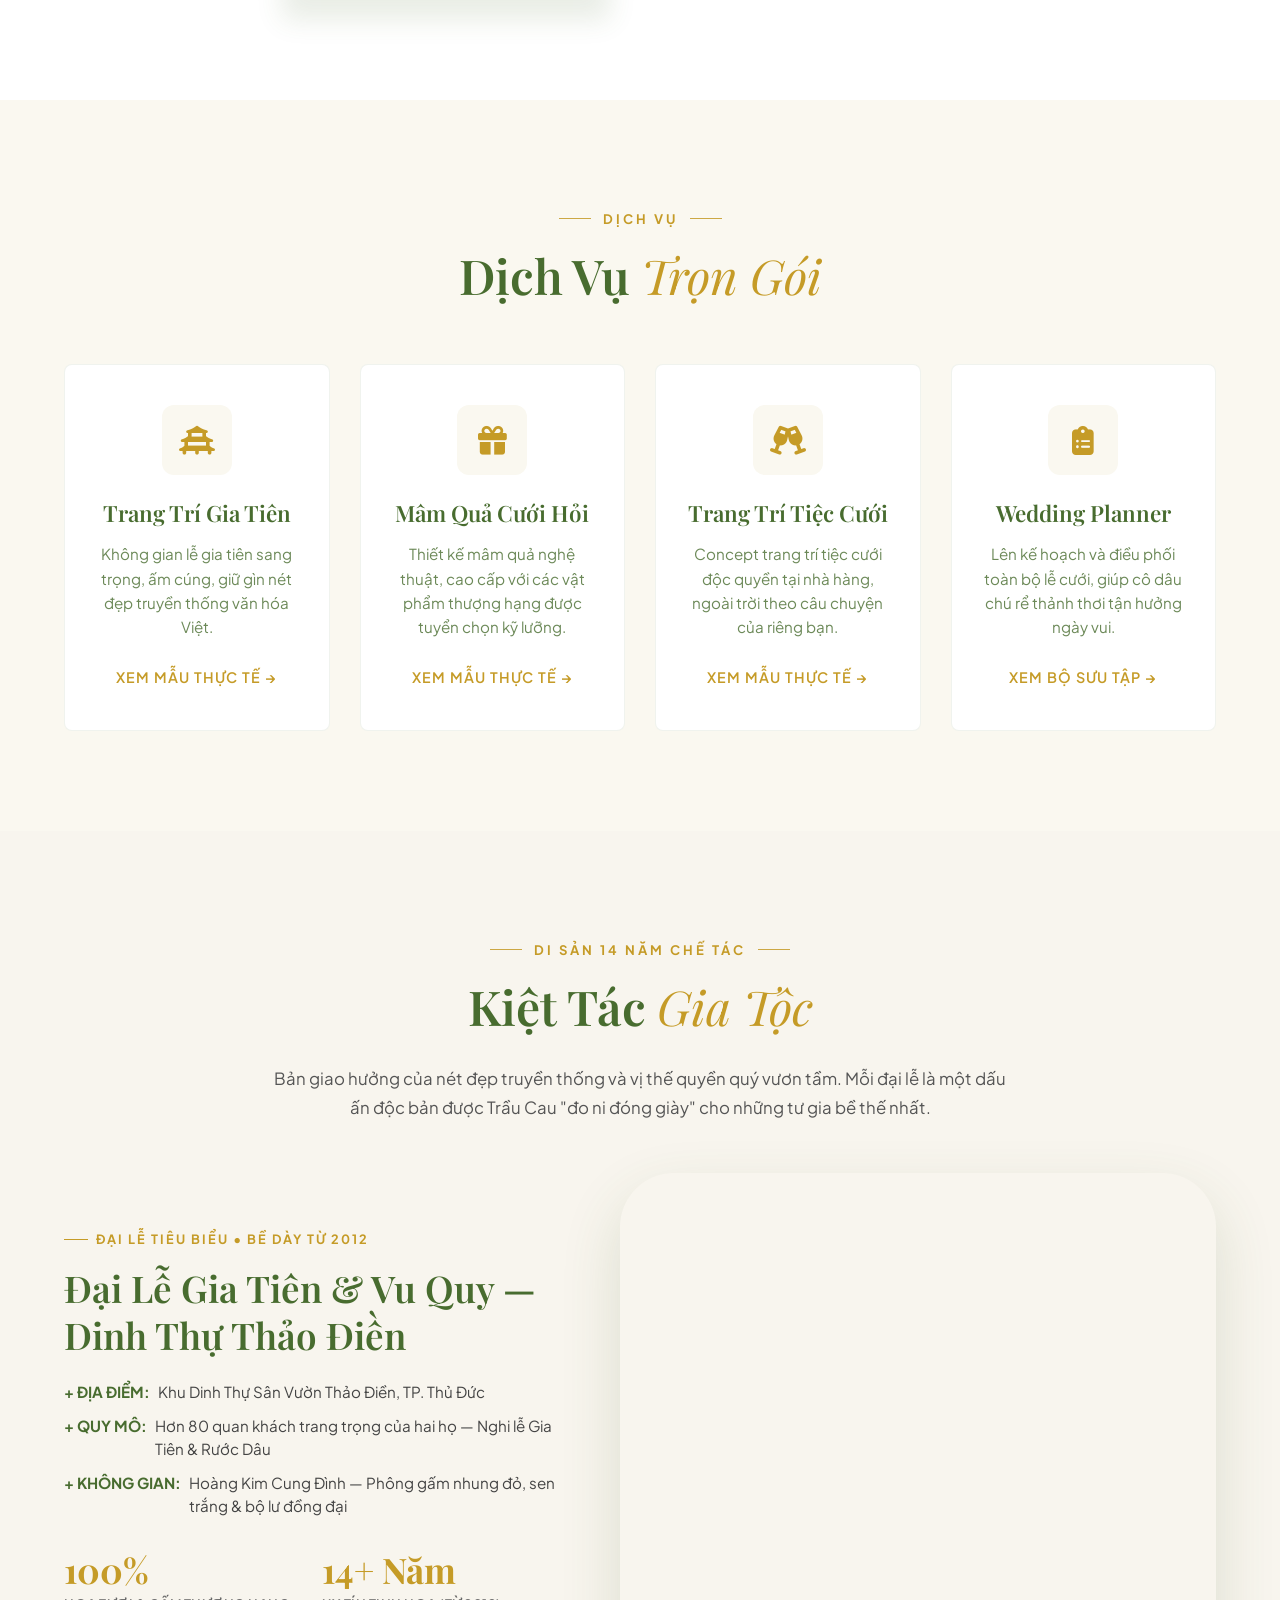
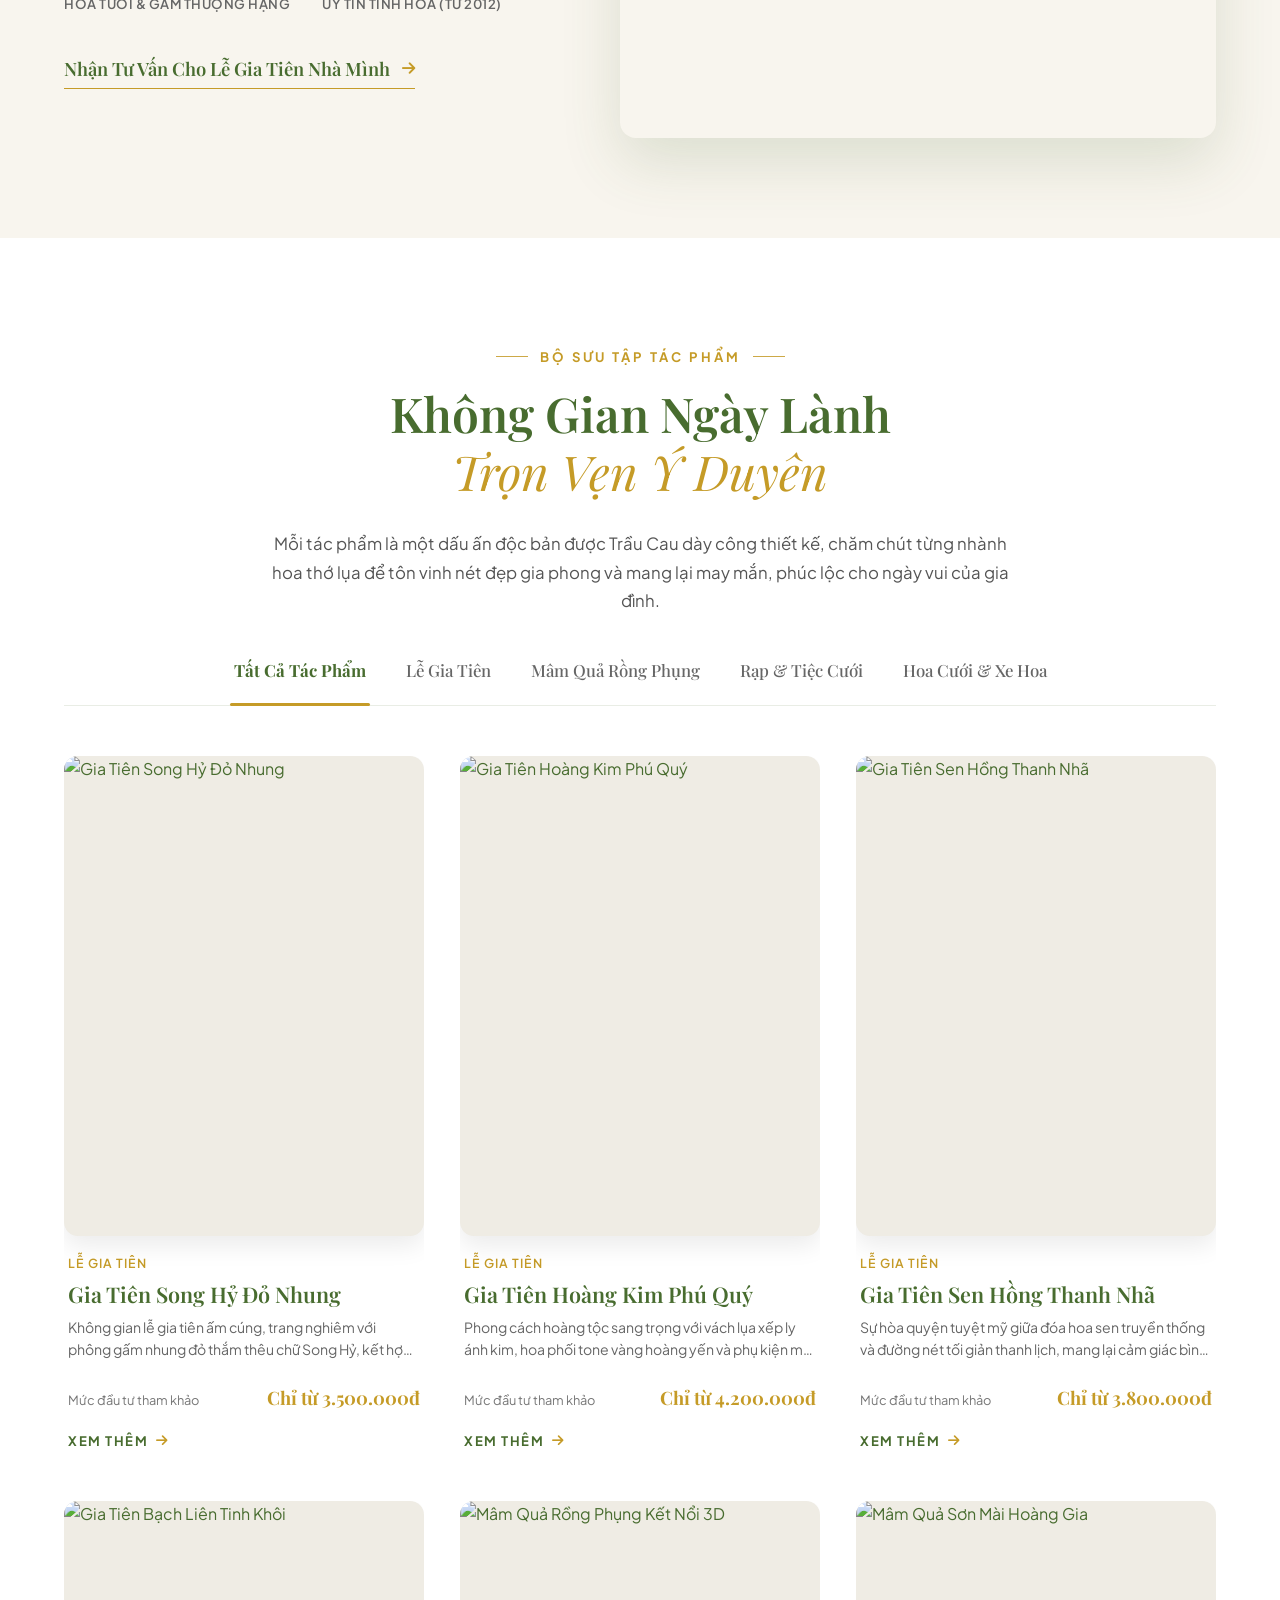
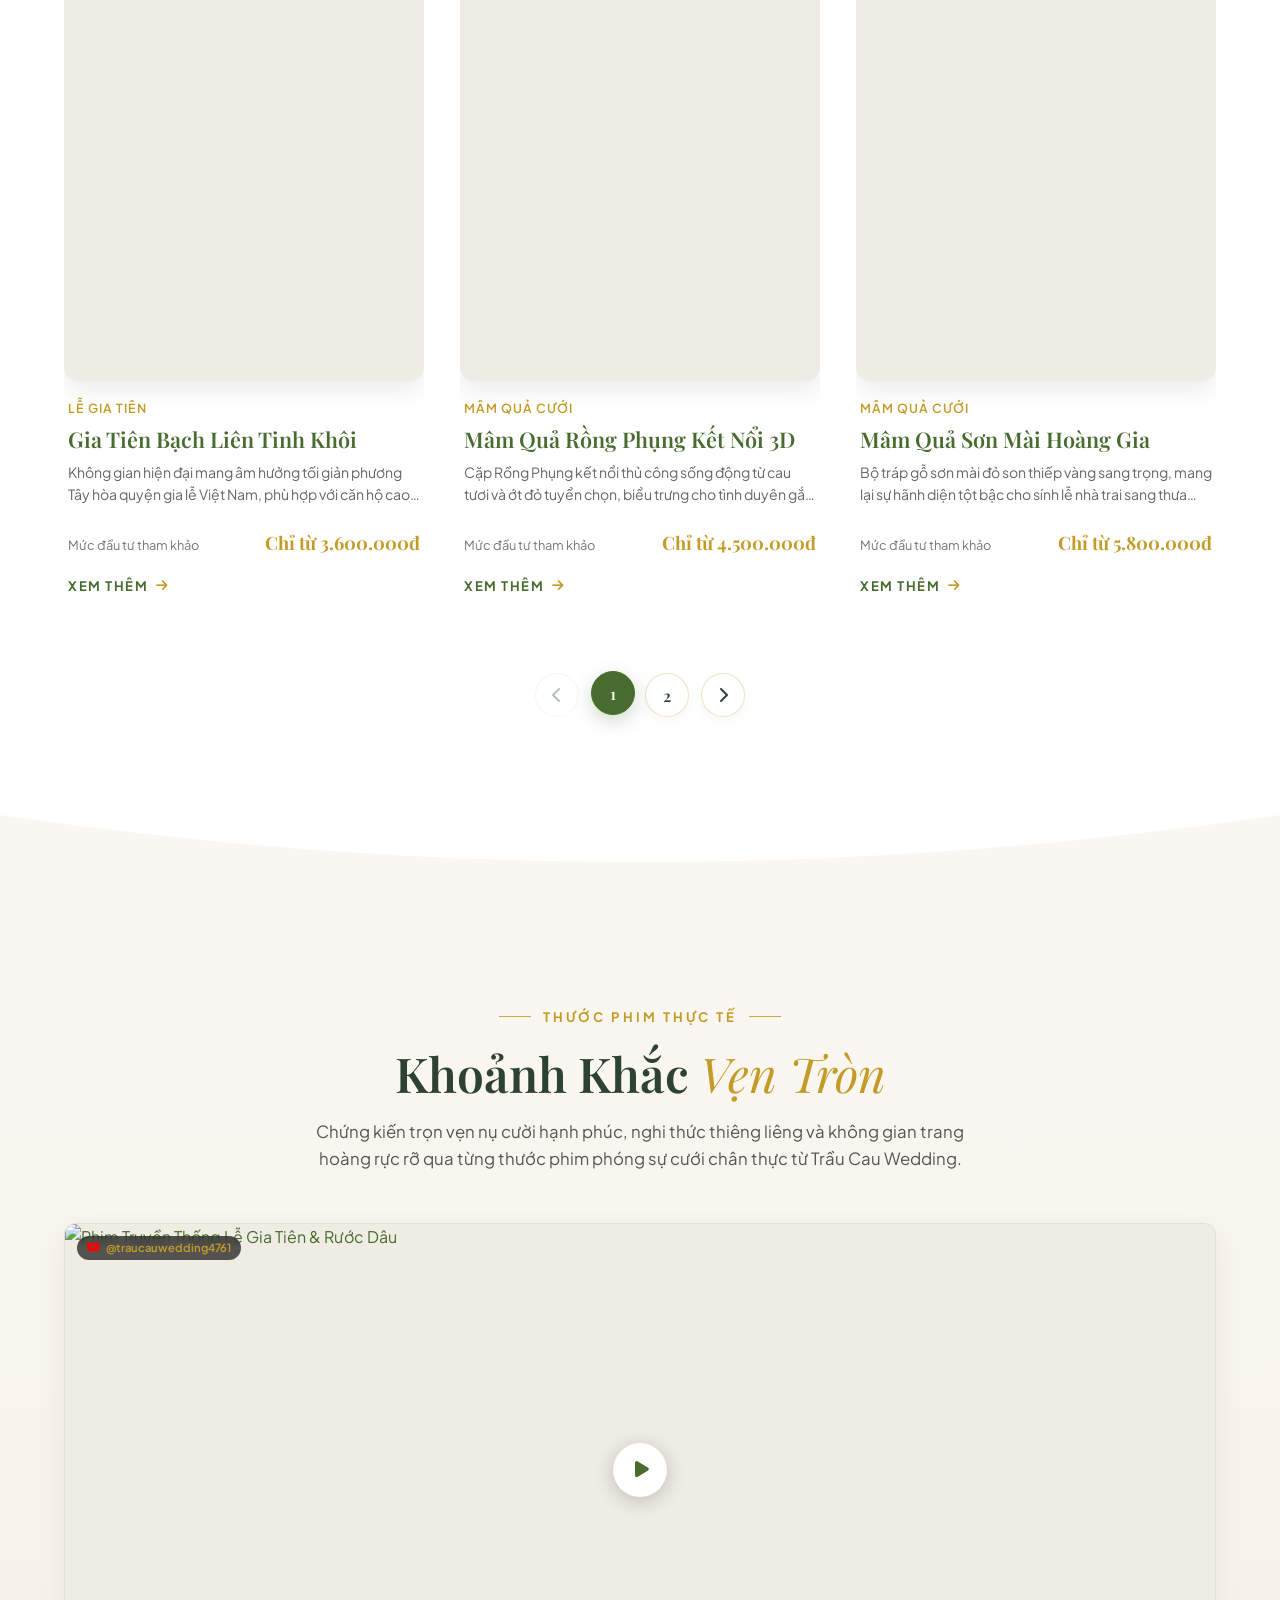
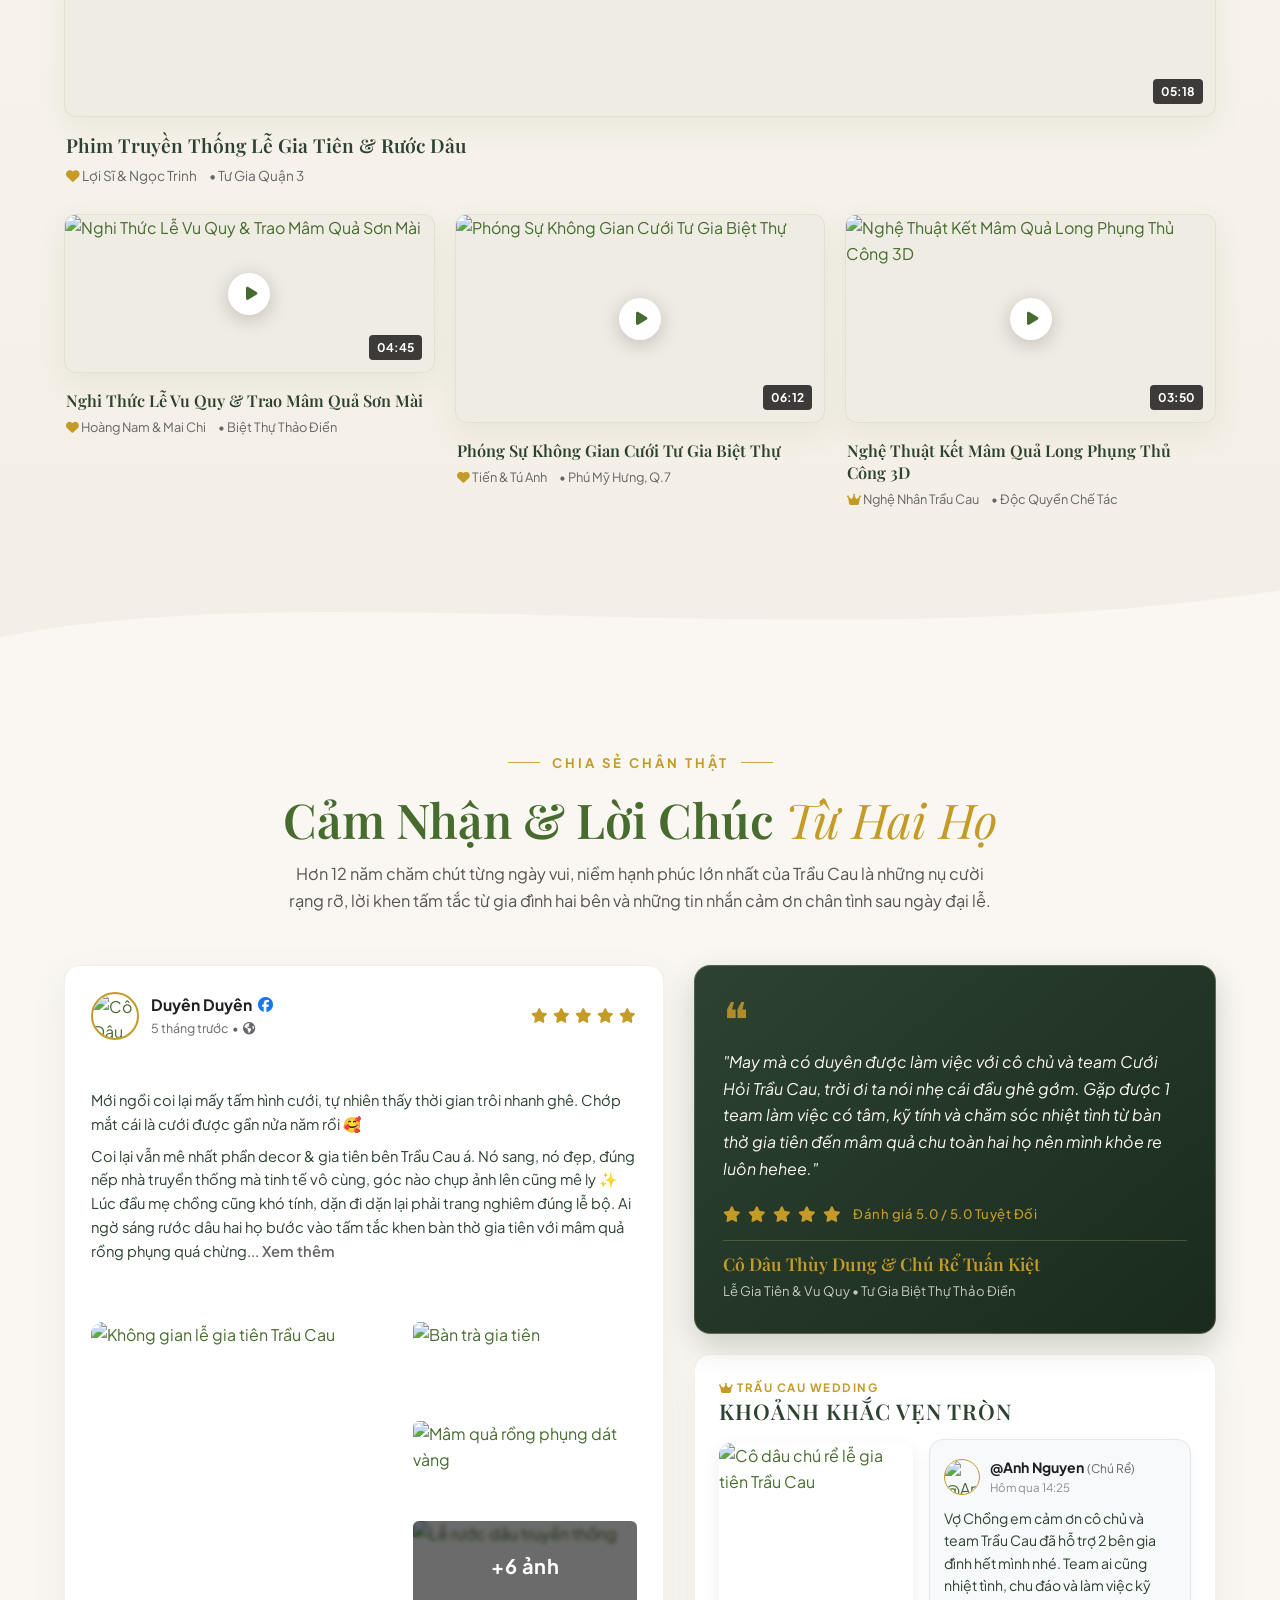
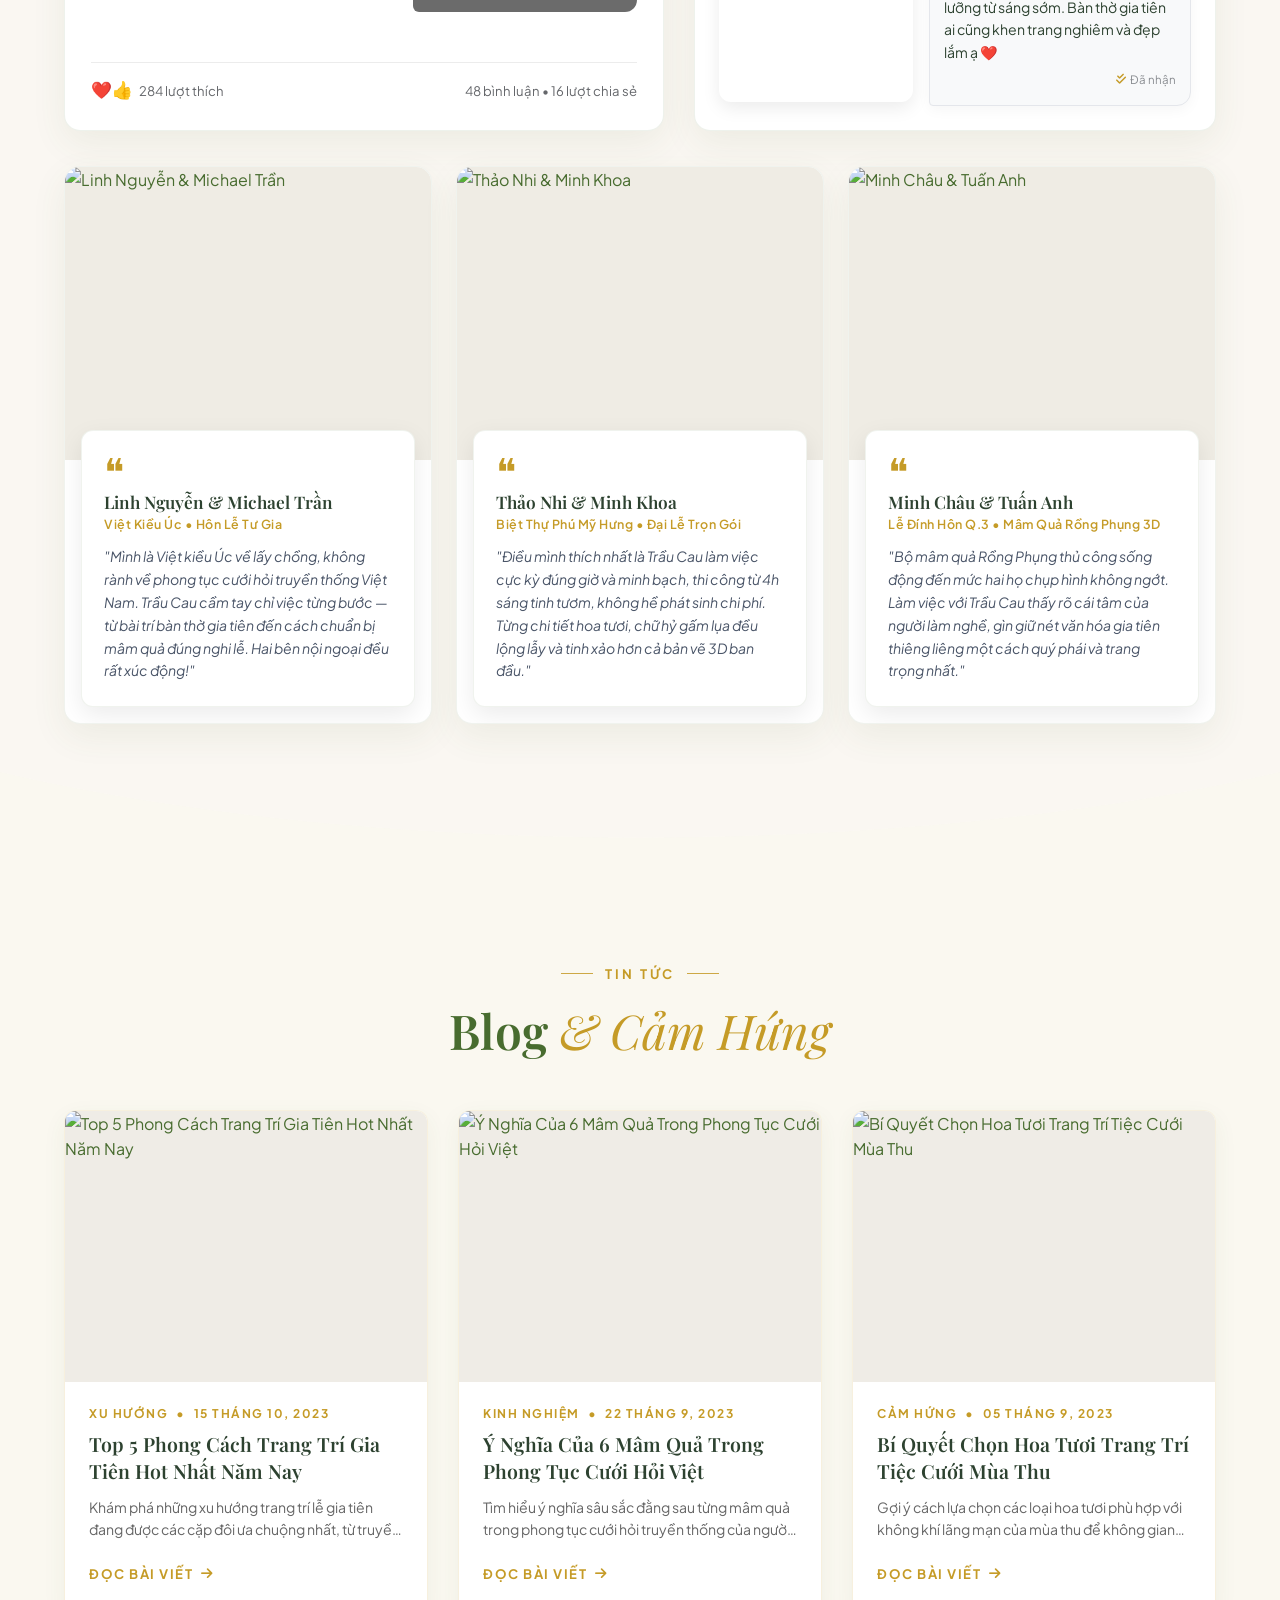
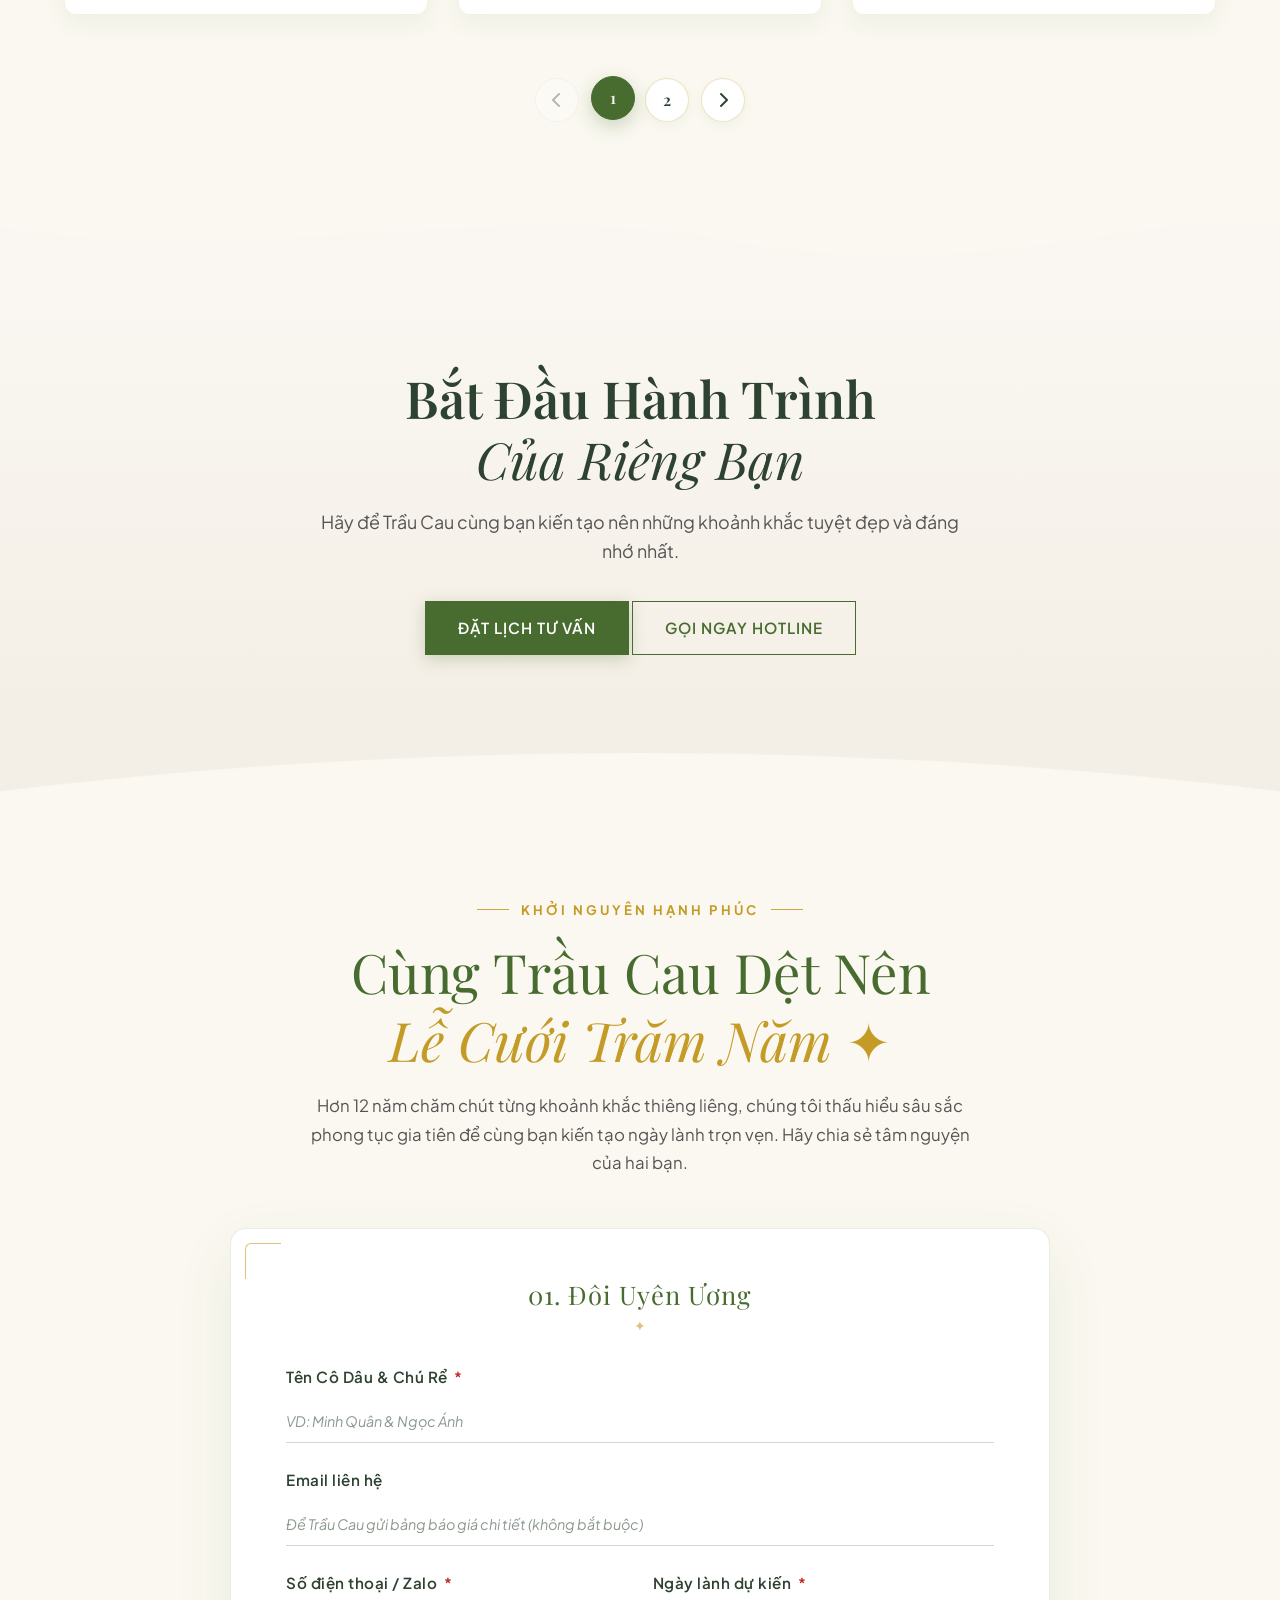
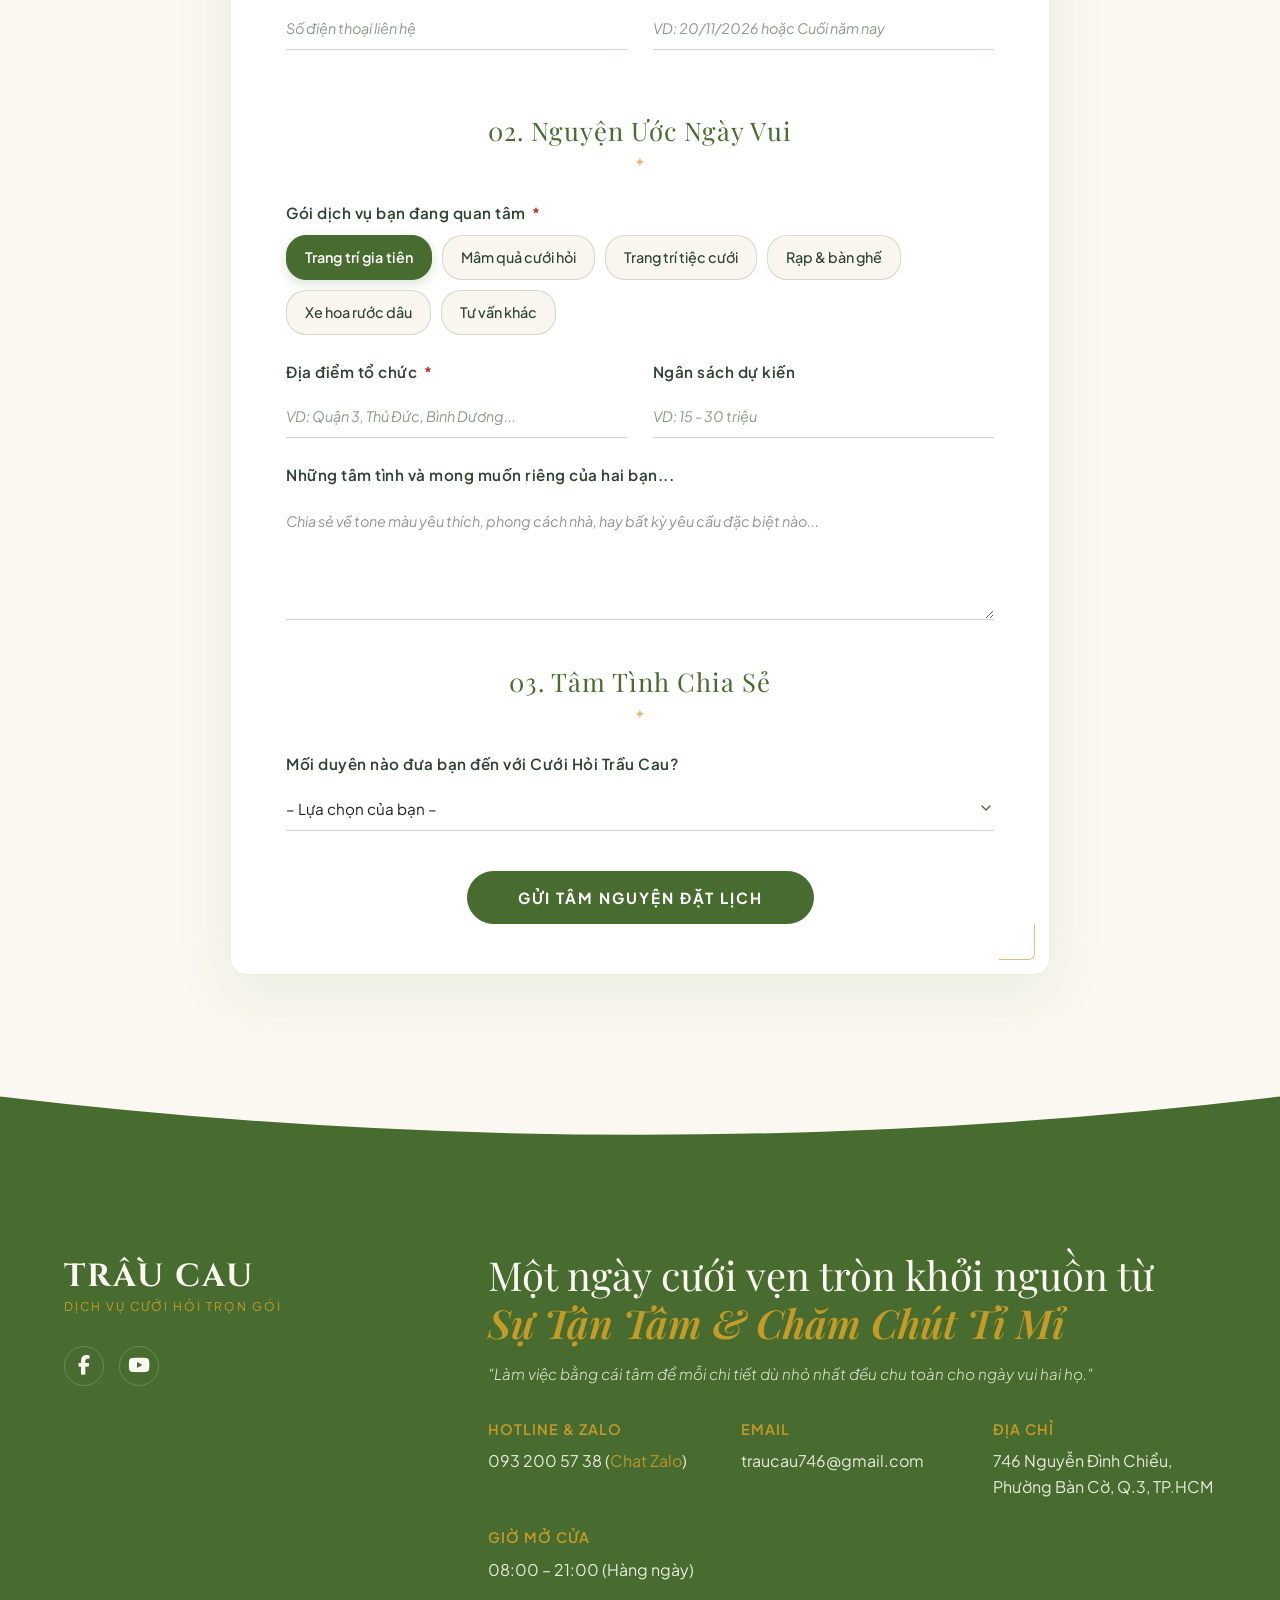
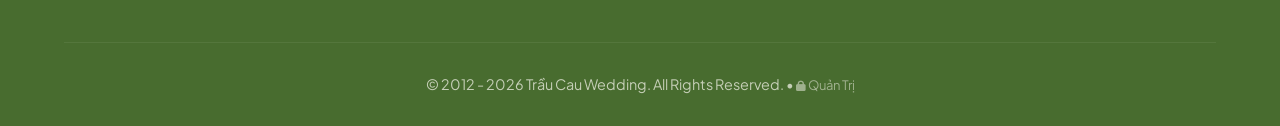
==== commit 28c3e93f: "feat: real-time two-way CMS sync, modern VS Code style technical mode, clean topbar and audit passed" ====
--- a/index.html
+++ b/index.html
@@ -4255,6 +4255,10 @@
                             <h4>Địa Chỉ</h4>
                             <p>746 Nguyễn Đình Chiểu, Phường Bàn Cờ, Q.3, TP.HCM</p>
                         </div>
+                        <div class="contact-item">
+                            <h4>Giờ Mở Cửa</h4>
+                            <p>08:00 – 21:00 (Hàng ngày)</p>
+                        </div>
                     </div>
                 </div>
             </div>
@@ -4961,5 +4965,6 @@
             });
         })();
     </script>
+    <script src="js/site-sync.js?v=20260905_v1"></script>
 </body>
 </html>
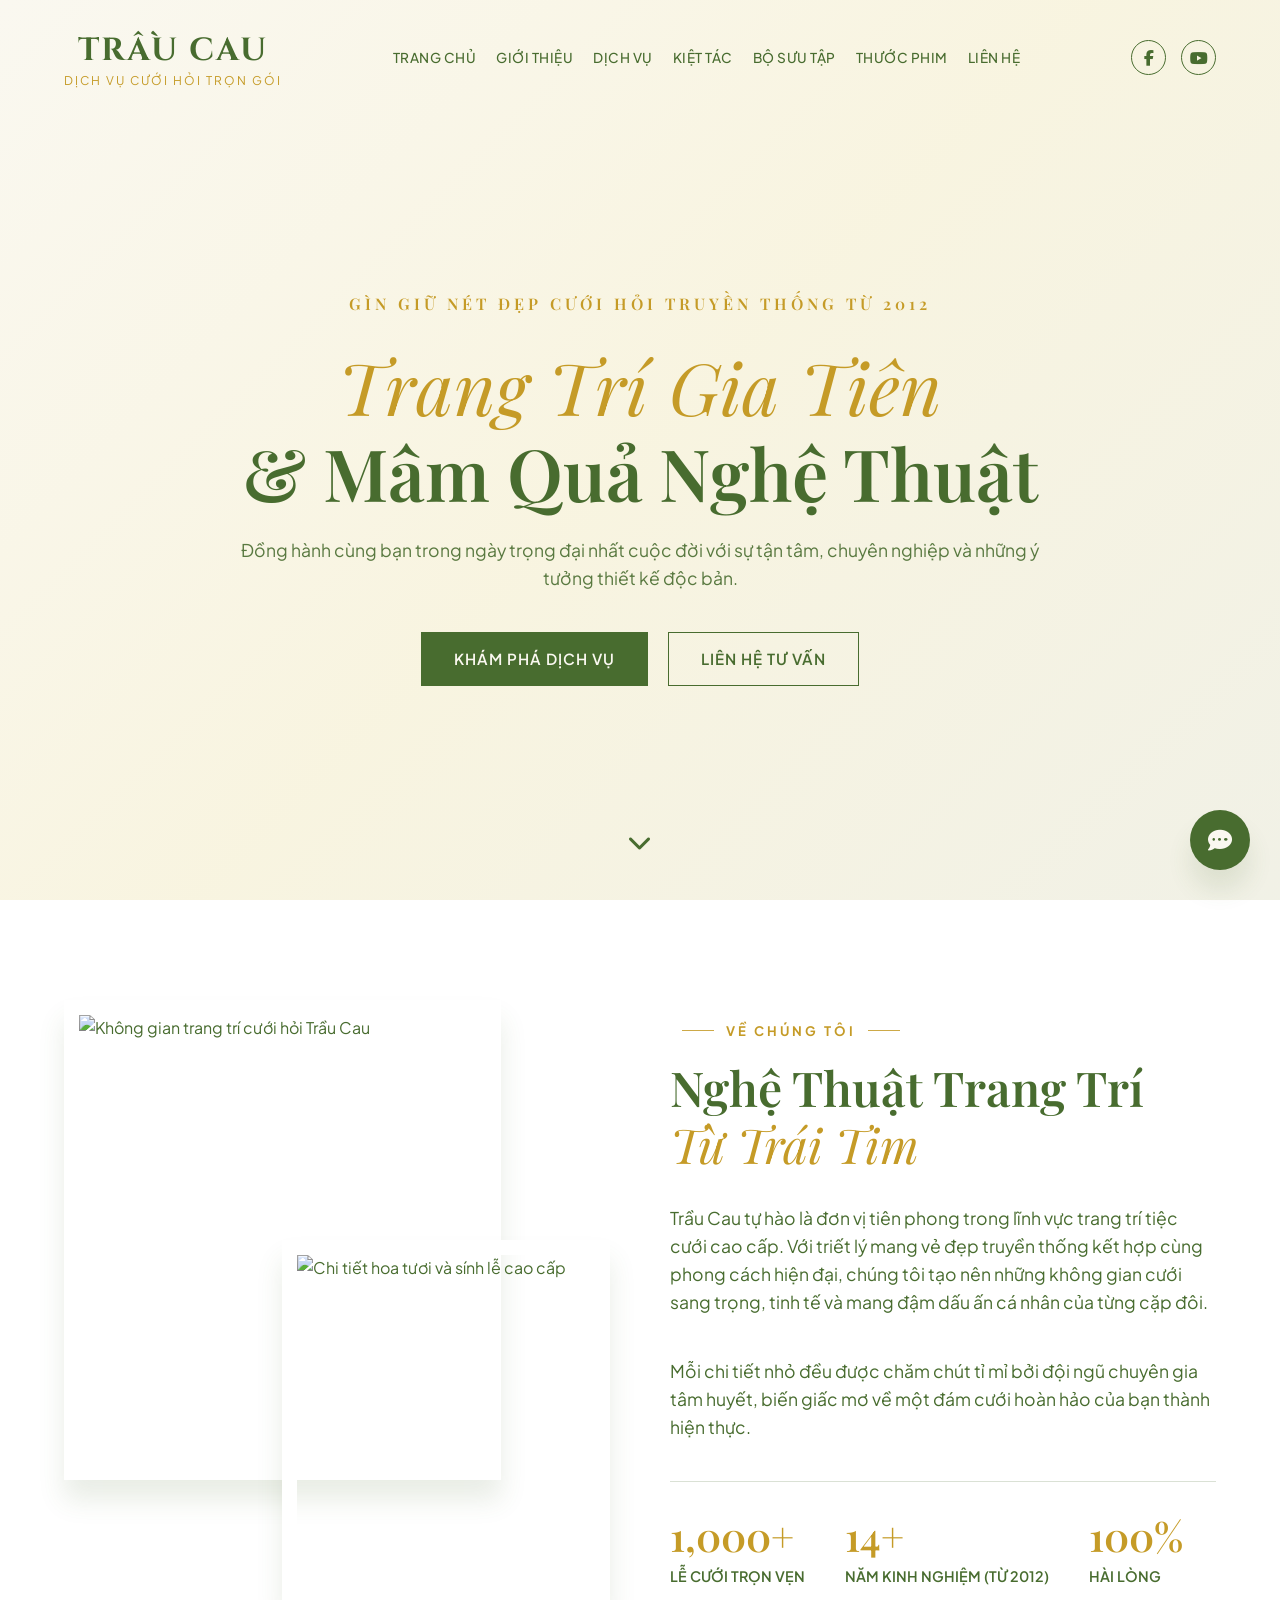
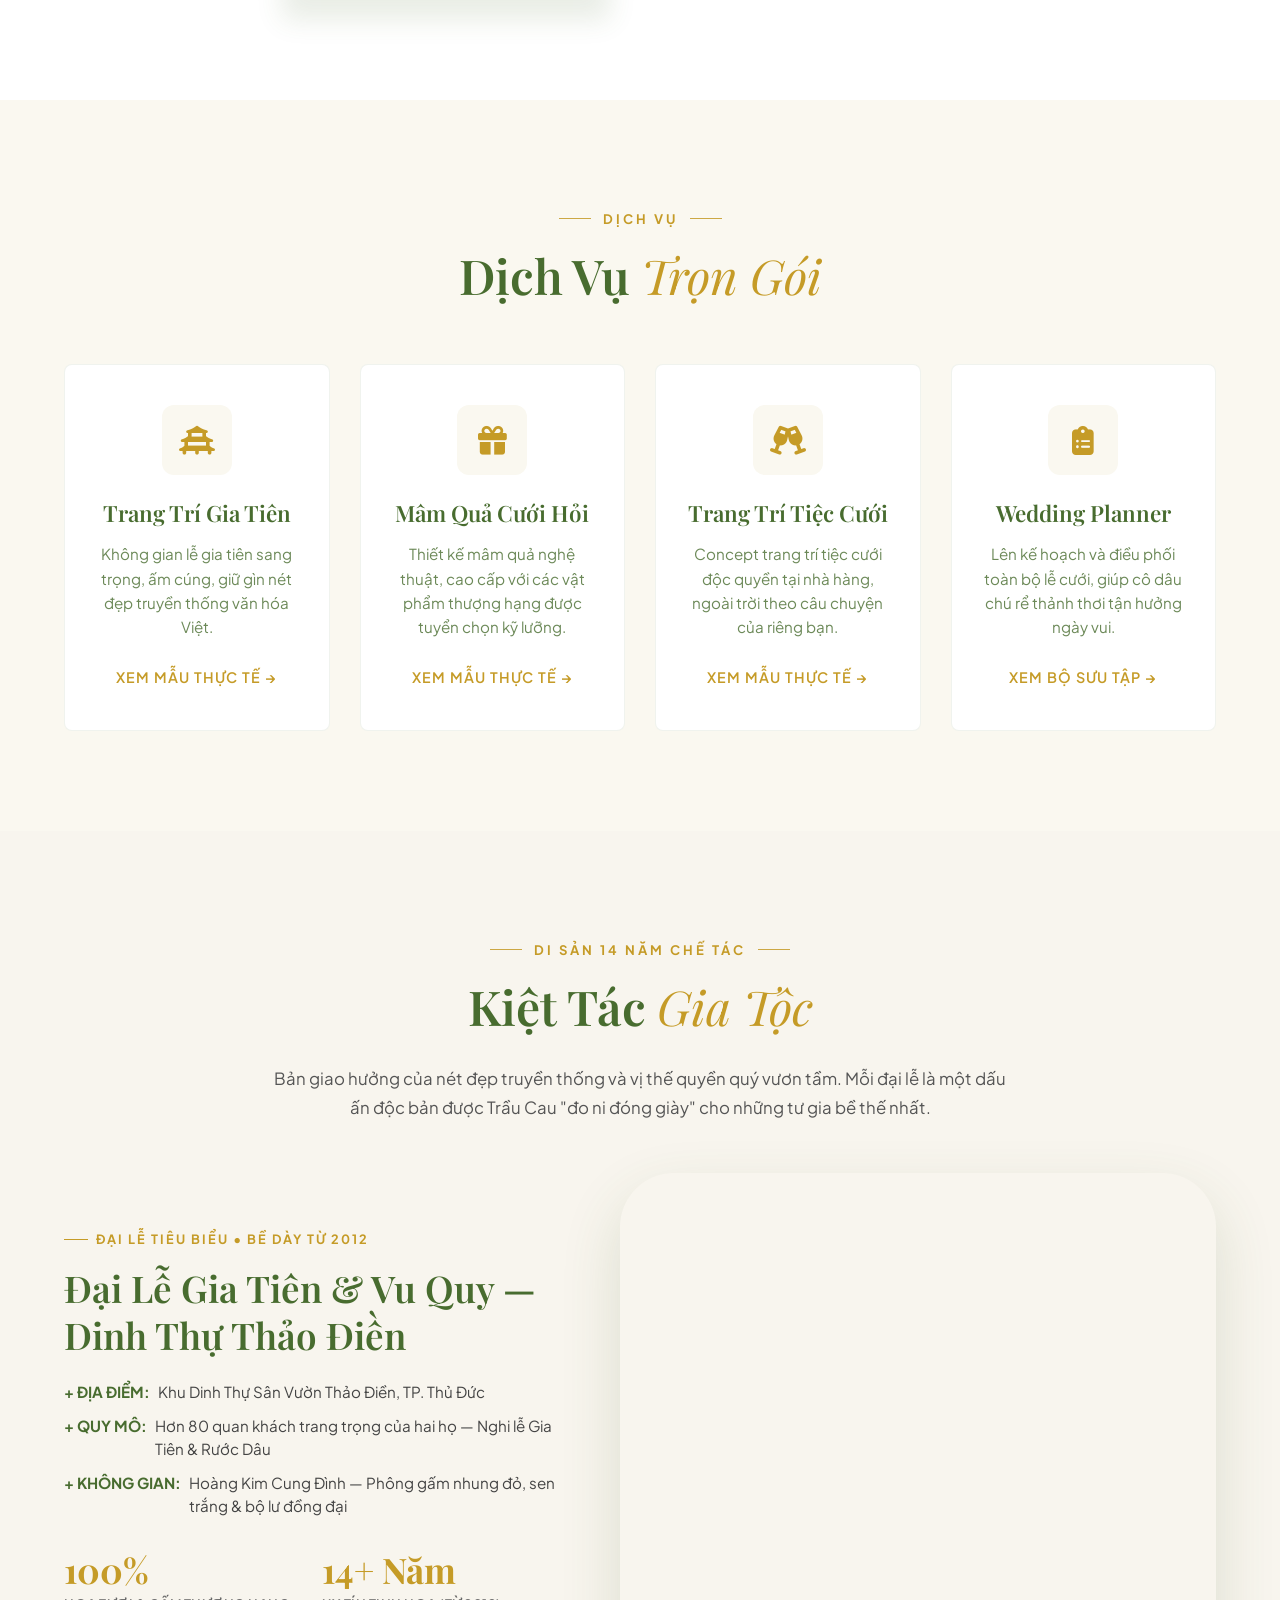
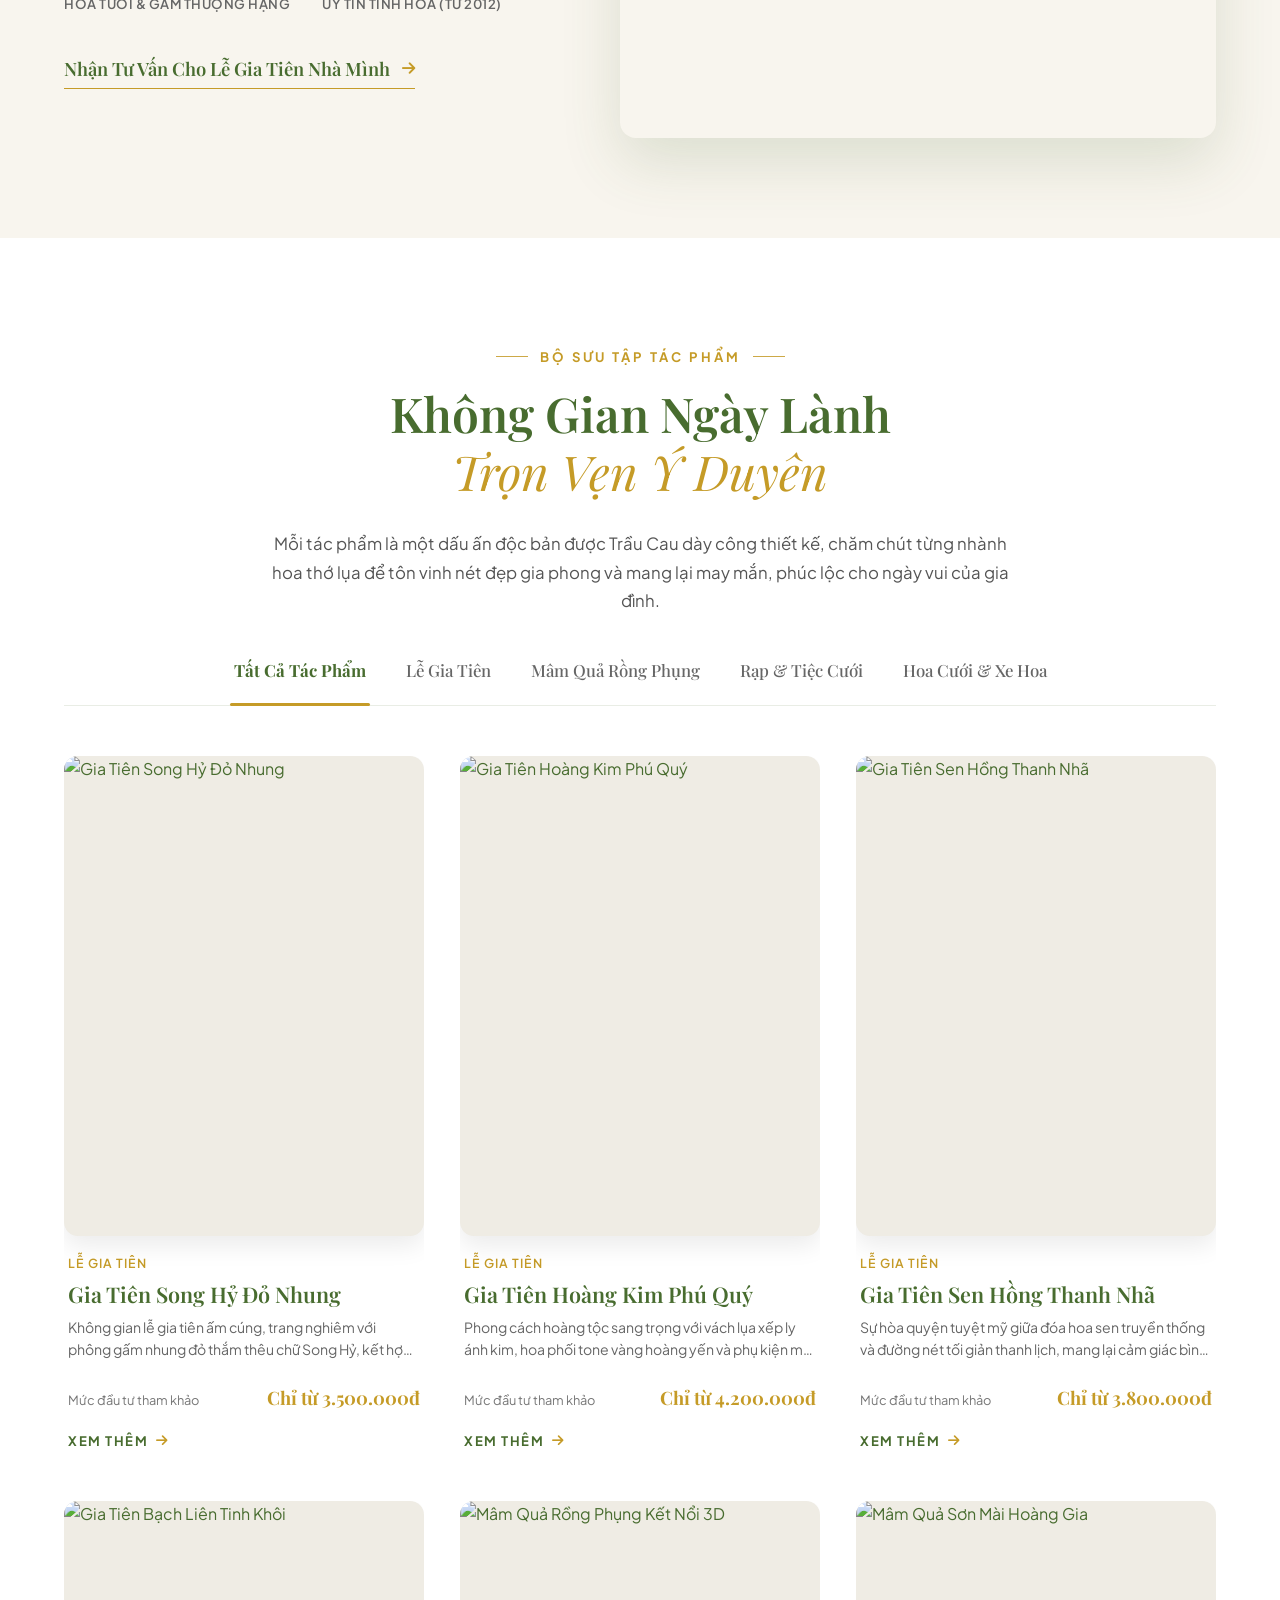
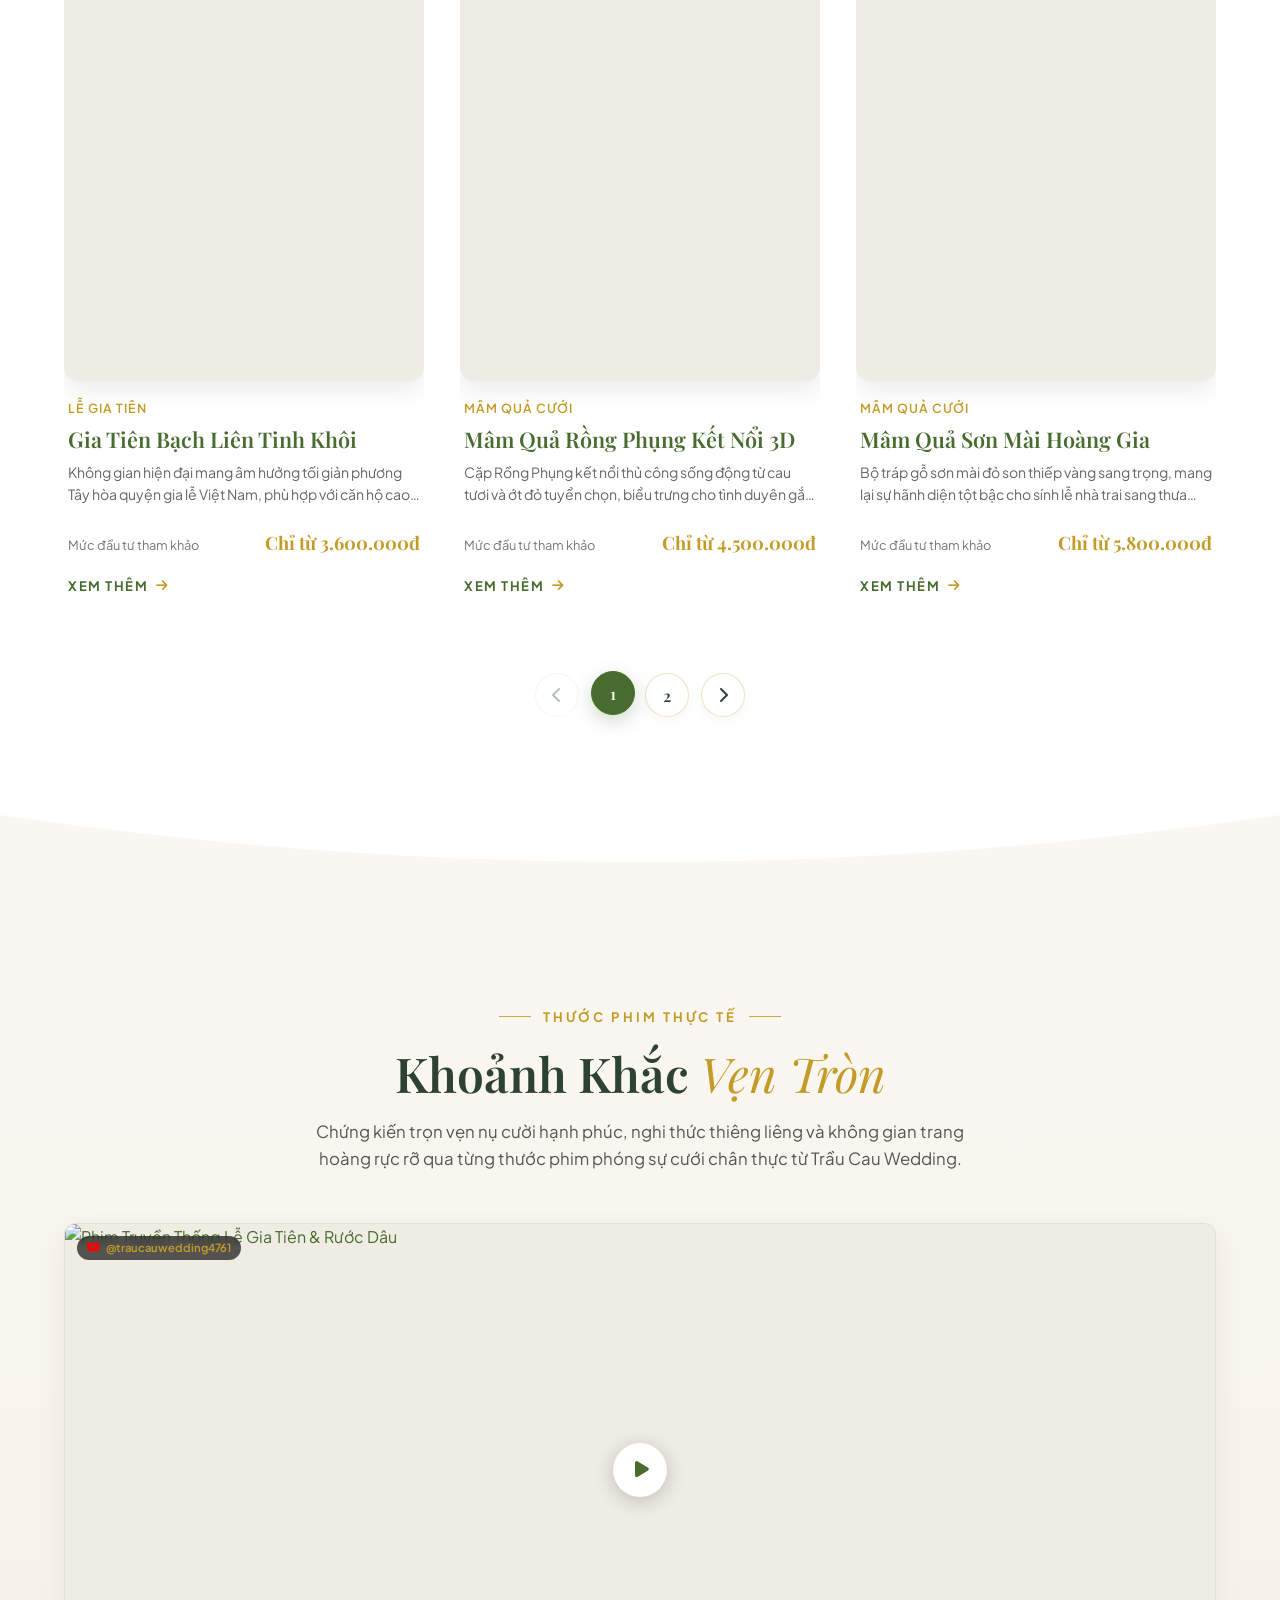
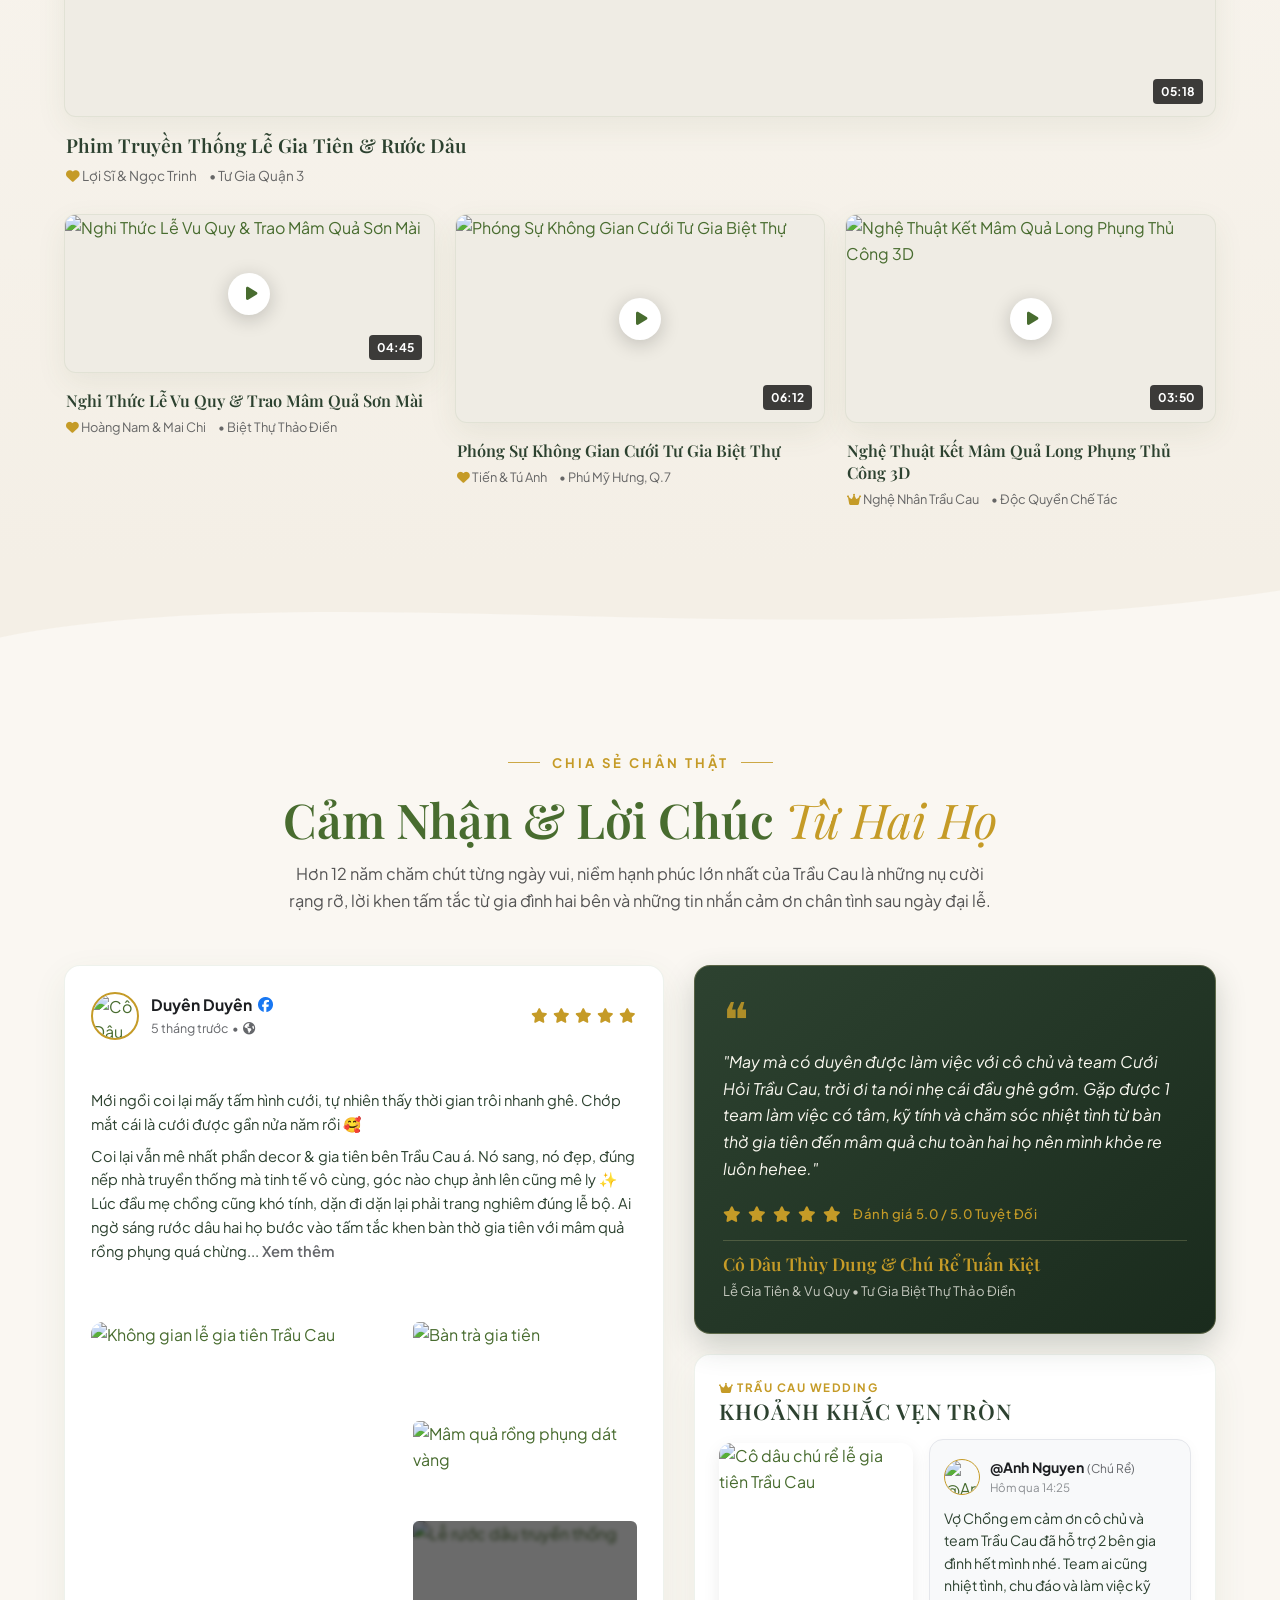
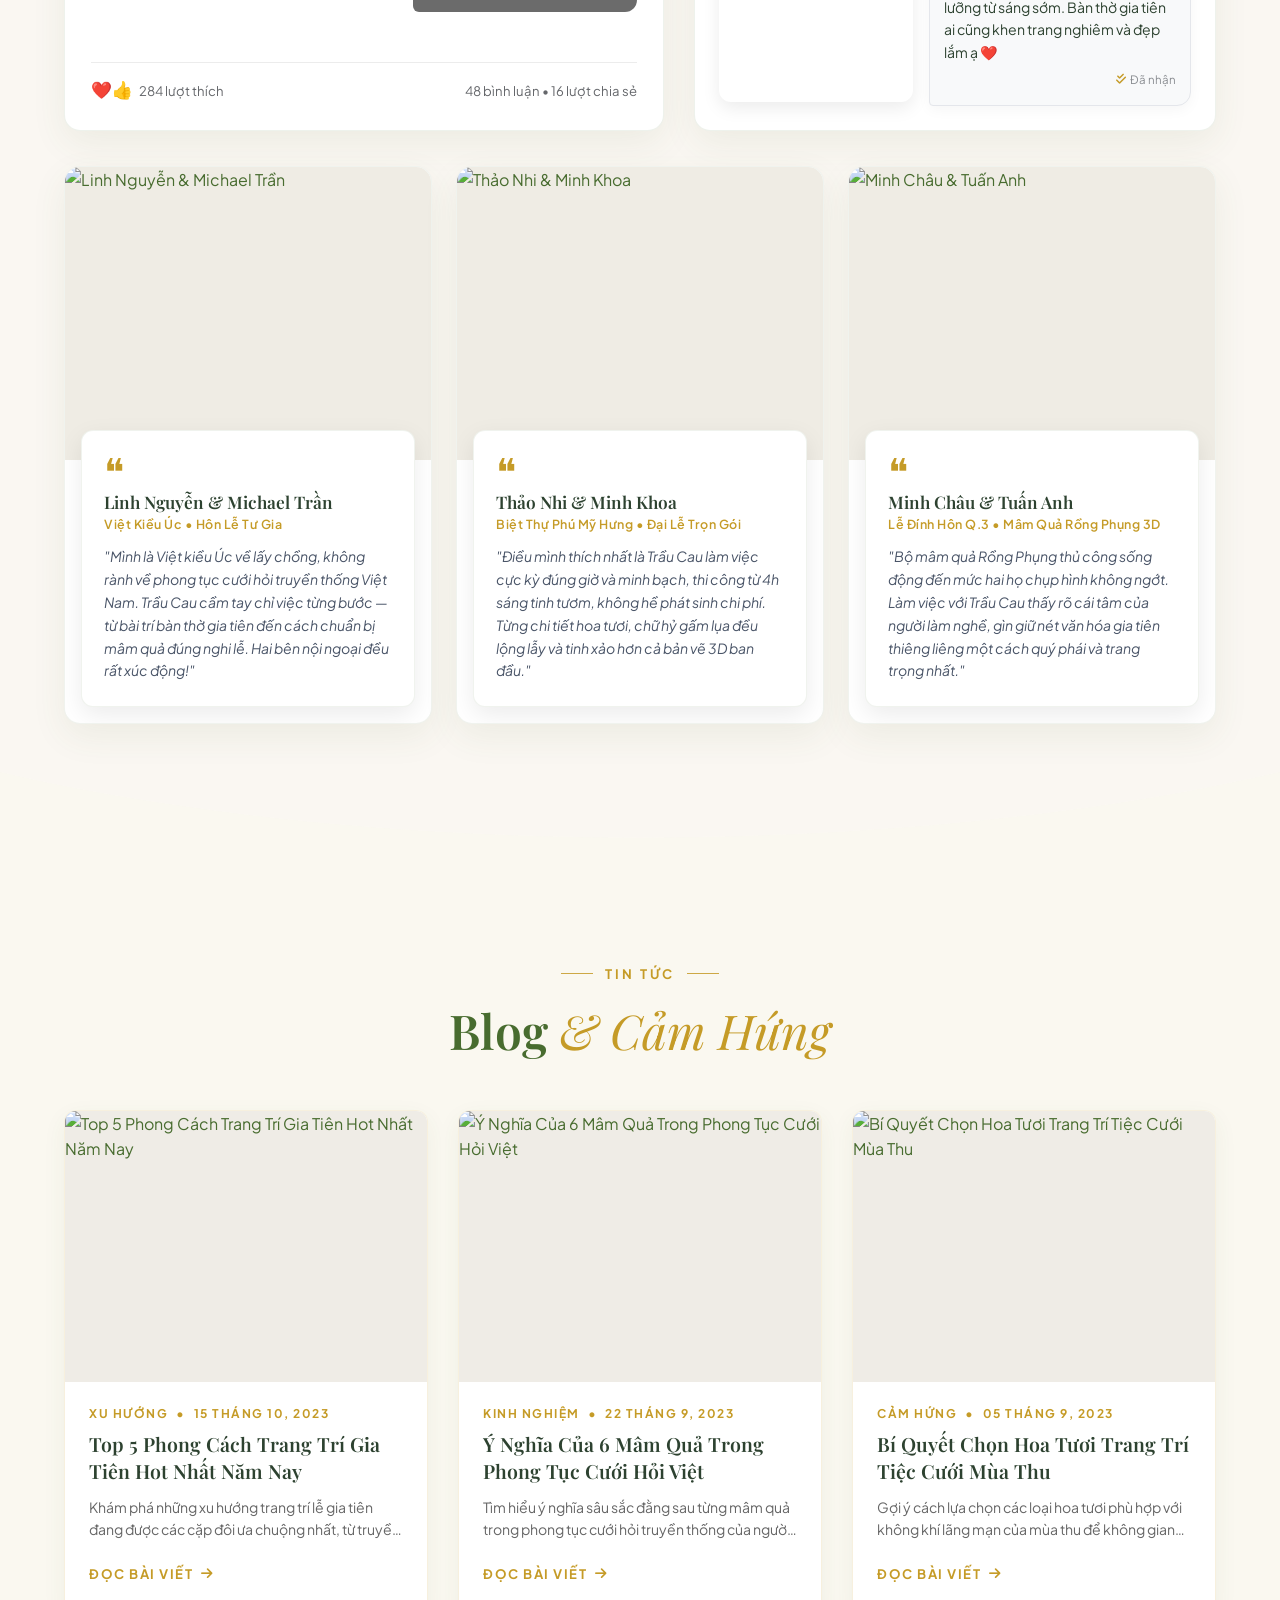
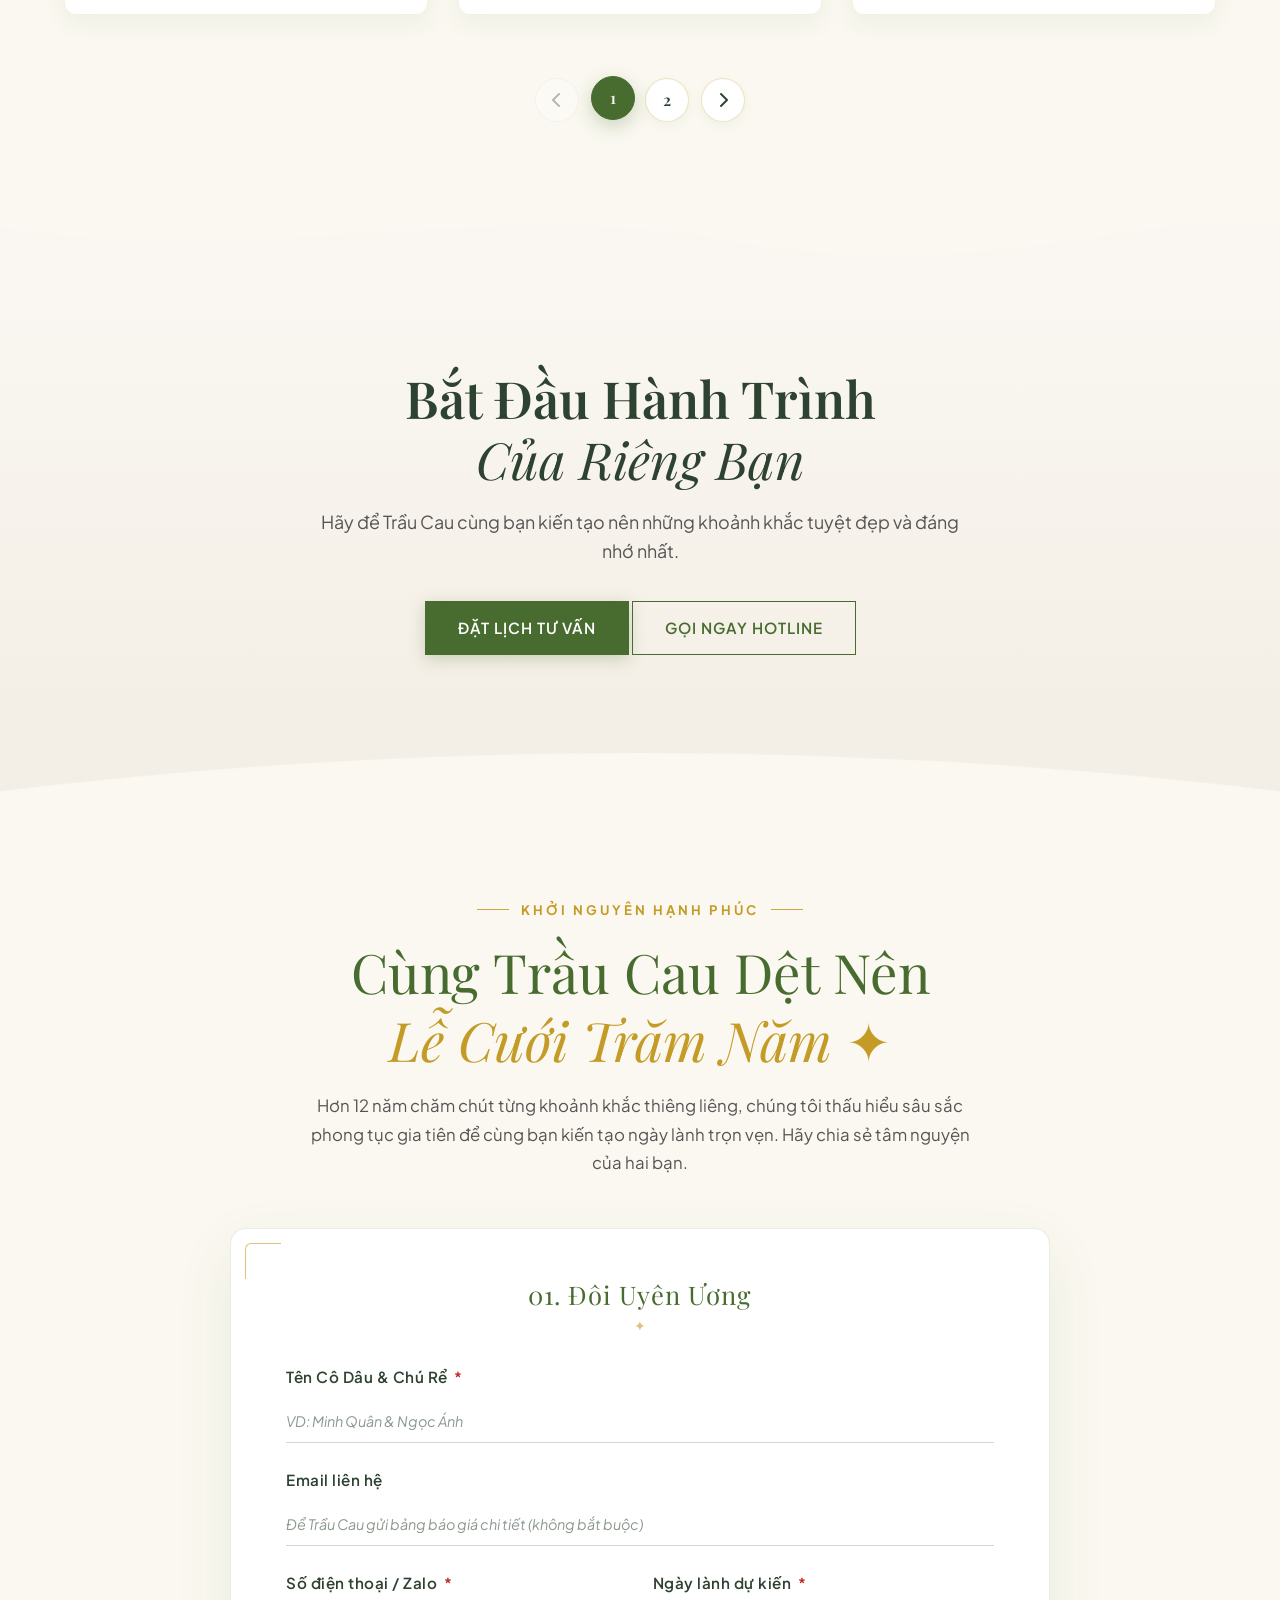
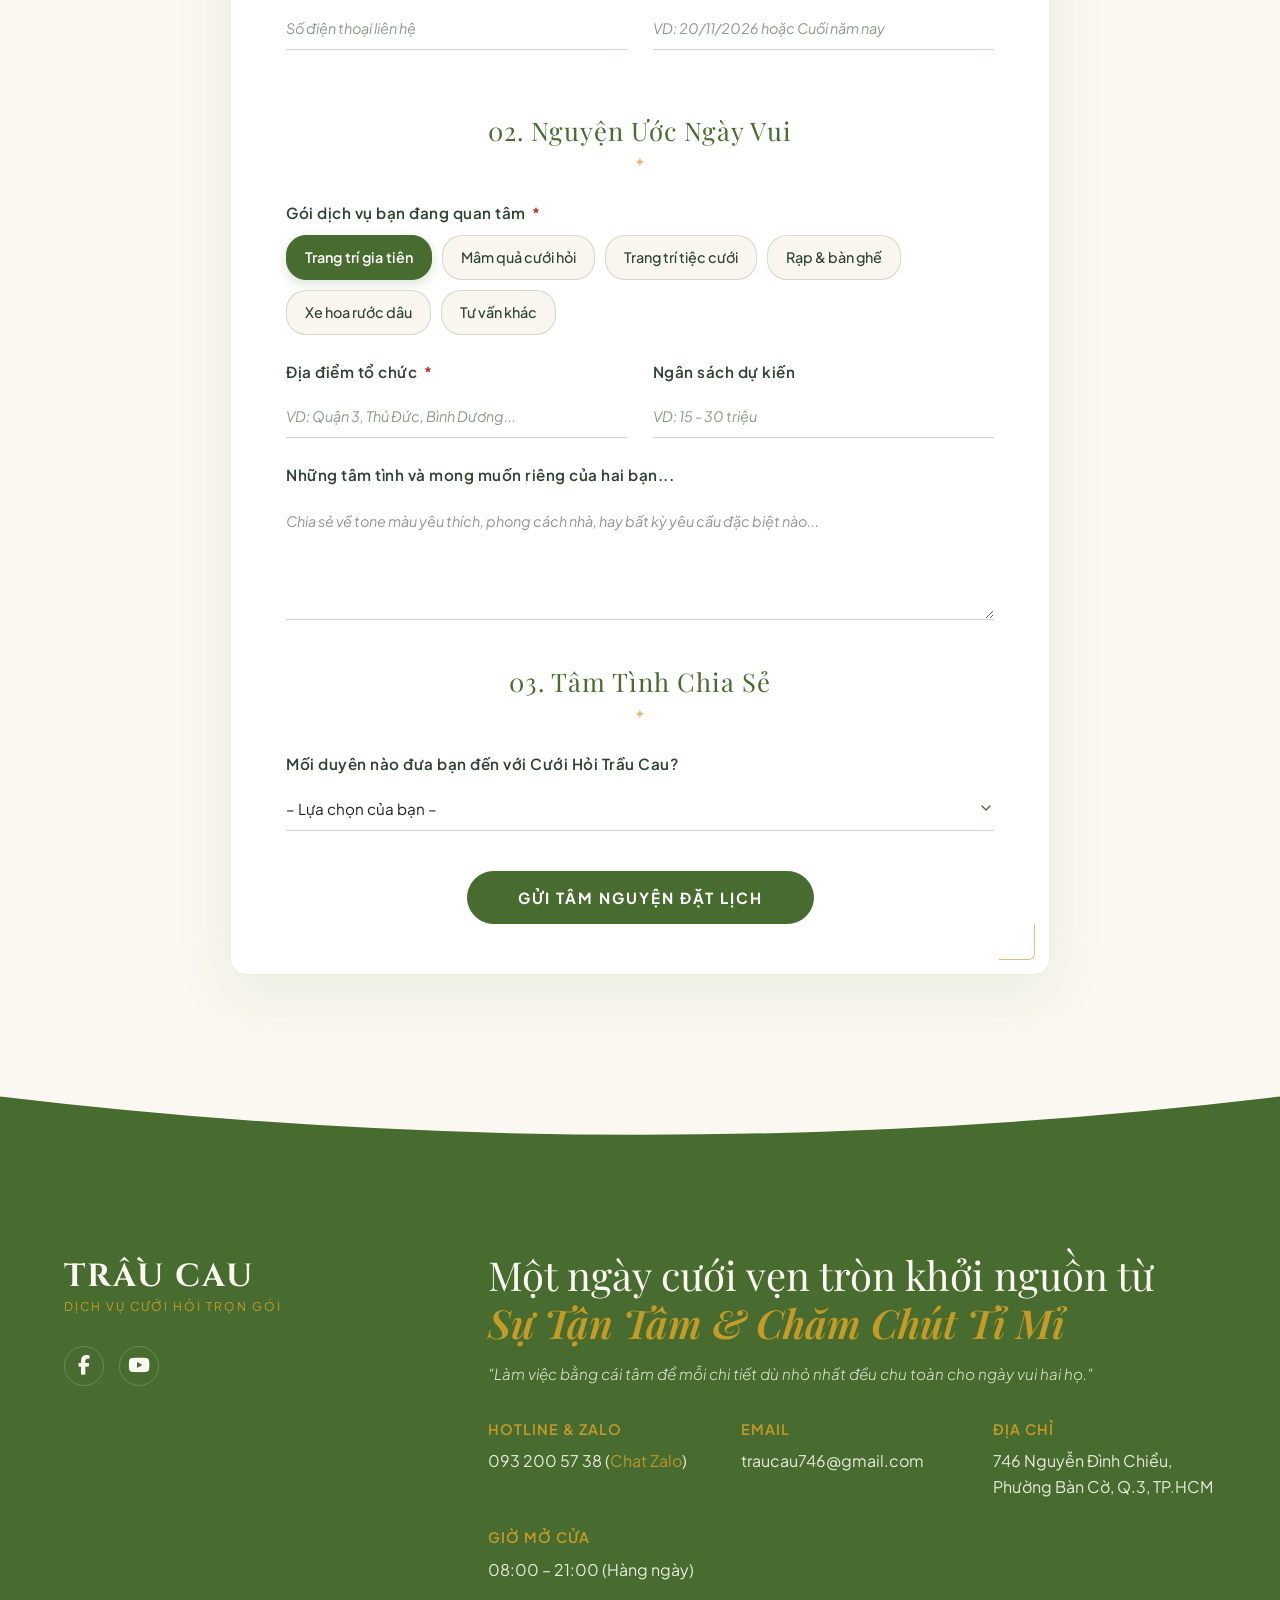
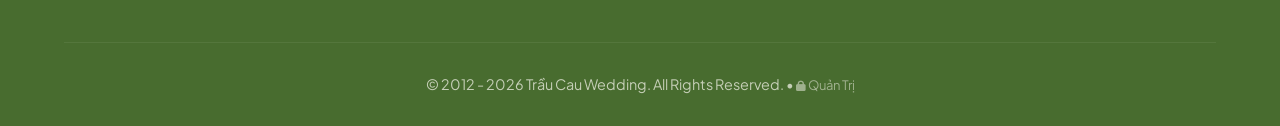
==== commit 1721acd4: "feat: real-time order notification center, cross-tab database synchronization, and private Google Sh" ====
--- a/index.html
+++ b/index.html
@@ -4415,10 +4415,14 @@
             consultForm.addEventListener('submit', function (e) {
                 e.preventDefault();
                 
-                const coupleNames = document.getElementById('coupleNames').value.trim();
-                const phone = document.getElementById('clientPhone').value.trim();
-                const weddingDate = document.getElementById('weddingDate').value.trim();
-                const location = document.getElementById('weddingLocation').value.trim();
+                const coupleNames = document.getElementById('coupleNames') ? document.getElementById('coupleNames').value.trim() : '';
+                const phone = document.getElementById('clientPhone') ? document.getElementById('clientPhone').value.trim() : '';
+                const email = document.getElementById('clientEmail') ? document.getElementById('clientEmail').value.trim() : '';
+                const weddingDate = document.getElementById('weddingDate') ? document.getElementById('weddingDate').value.trim() : '';
+                const location = document.getElementById('weddingLocation') ? document.getElementById('weddingLocation').value.trim() : '';
+                const budget = document.getElementById('weddingBudget') ? document.getElementById('weddingBudget').value.trim() : '';
+                const notes = document.getElementById('weddingNotes') ? document.getElementById('weddingNotes').value.trim() : '';
+                const referral = document.getElementById('sourceReferral') ? document.getElementById('sourceReferral').value : '';
                 
                 // Thu thập các dịch vụ được chọn
                 const checkedServices = [];
@@ -4426,13 +4430,72 @@
                     checkedServices.push(cb.value);
                 });
                 
-                // Tạo nội dung tin nhắn Zalo mẫu để khách có thể gửi trao đổi ngay
+                // 1. TẠO ĐƠN TƯ VẤN VÀ LƯU VÀO HỆ THỐNG DATABASE (LOCALSTORAGE)
+                const now = new Date();
+                const pad = n => String(n).padStart(2, '0');
+                const timeStr = `${pad(now.getDate())}/${pad(now.getMonth() + 1)}/${now.getFullYear()} ${pad(now.getHours())}:${pad(now.getMinutes())}:${pad(now.getSeconds())}`;
+                
+                const newLead = {
+                    id: 'lead_' + Date.now(),
+                    submittedAt: timeStr,
+                    timestamp: Date.now(),
+                    coupleNames: coupleNames || 'Khách Đặt Tư Vấn',
+                    phone: phone,
+                    email: email || '',
+                    weddingDate: weddingDate || 'Chưa định',
+                    weddingLocation: location || 'TP.HCM',
+                    services: checkedServices.length > 0 ? checkedServices : ['Trang trí gia tiên'],
+                    weddingBudget: budget || 'Chưa xác định',
+                    weddingNotes: notes || '',
+                    sourceReferral: referral || 'Website Trực Tiếp',
+                    status: 'Mới nhận'
+                };
+
+                try {
+                    let existingLeads = [];
+                    const rawLeads = localStorage.getItem('tc_consultations');
+                    if (rawLeads) {
+                        try { existingLeads = JSON.parse(rawLeads); } catch (err) { existingLeads = []; }
+                    }
+                    existingLeads.unshift(newLead);
+                    localStorage.setItem('tc_consultations', JSON.stringify(existingLeads));
+                    
+                    // Phát tín hiệu thông báo thời gian thực sang Admin tab
+                    localStorage.setItem('tc_new_lead_event', JSON.stringify({
+                        id: newLead.id,
+                        coupleNames: newLead.coupleNames,
+                        phone: newLead.phone,
+                        weddingDate: newLead.weddingDate,
+                        time: Date.now()
+                    }));
+
+                    window.dispatchEvent(new CustomEvent('tc_new_lead', { detail: newLead }));
+                } catch (storeErr) {
+                    console.error('[Trầu Cau Lead] Lỗi lưu đơn tư vấn:', storeErr);
+                }
+
+                // 2. GỬI TỰ ĐỘNG SANG GOOGLE SHEET QUA APPS SCRIPT WEBHOOK (NẾU ĐÃ CÀI ĐẶT)
+                const gsheetWebhook = localStorage.getItem('tc_gsheet_webhook');
+                if (gsheetWebhook && gsheetWebhook.startsWith('http')) {
+                    try {
+                        fetch(gsheetWebhook, {
+                            method: 'POST',
+                            mode: 'no-cors',
+                            headers: { 'Content-Type': 'application/json' },
+                            body: JSON.stringify(newLead)
+                        }).catch(e => console.warn('[Google Sheet Webhook] Gửi thất bại:', e));
+                    } catch (e) {
+                        // ignore network error in sandbox
+                    }
+                }
+
+                // 3. TẠO NỘI DUNG TIN NHẮN ZALO MẪU
                 const messageText = `Chào Trầu Cau Wedding, mình là ${coupleNames} (SĐT: ${phone}). Mình dự kiến cưới ngày ${weddingDate} tại ${location}. Dịch vụ quan tâm: ${checkedServices.join(', ')}. Nhờ Trầu Cau tư vấn giúp mình nhé!`;
                 if (successZaloLink) {
                     successZaloLink.href = `https://zalo.me/0932005738?text=${encodeURIComponent(messageText)}`;
                 }
 
-                // Ẩn form và hiện thông báo cảm ơn tinh tế
+                // 4. Ẩn form và hiện thông báo cảm ơn tinh tế
                 consultForm.style.display = 'none';
                 consultSuccess.style.display = 'block';
                 
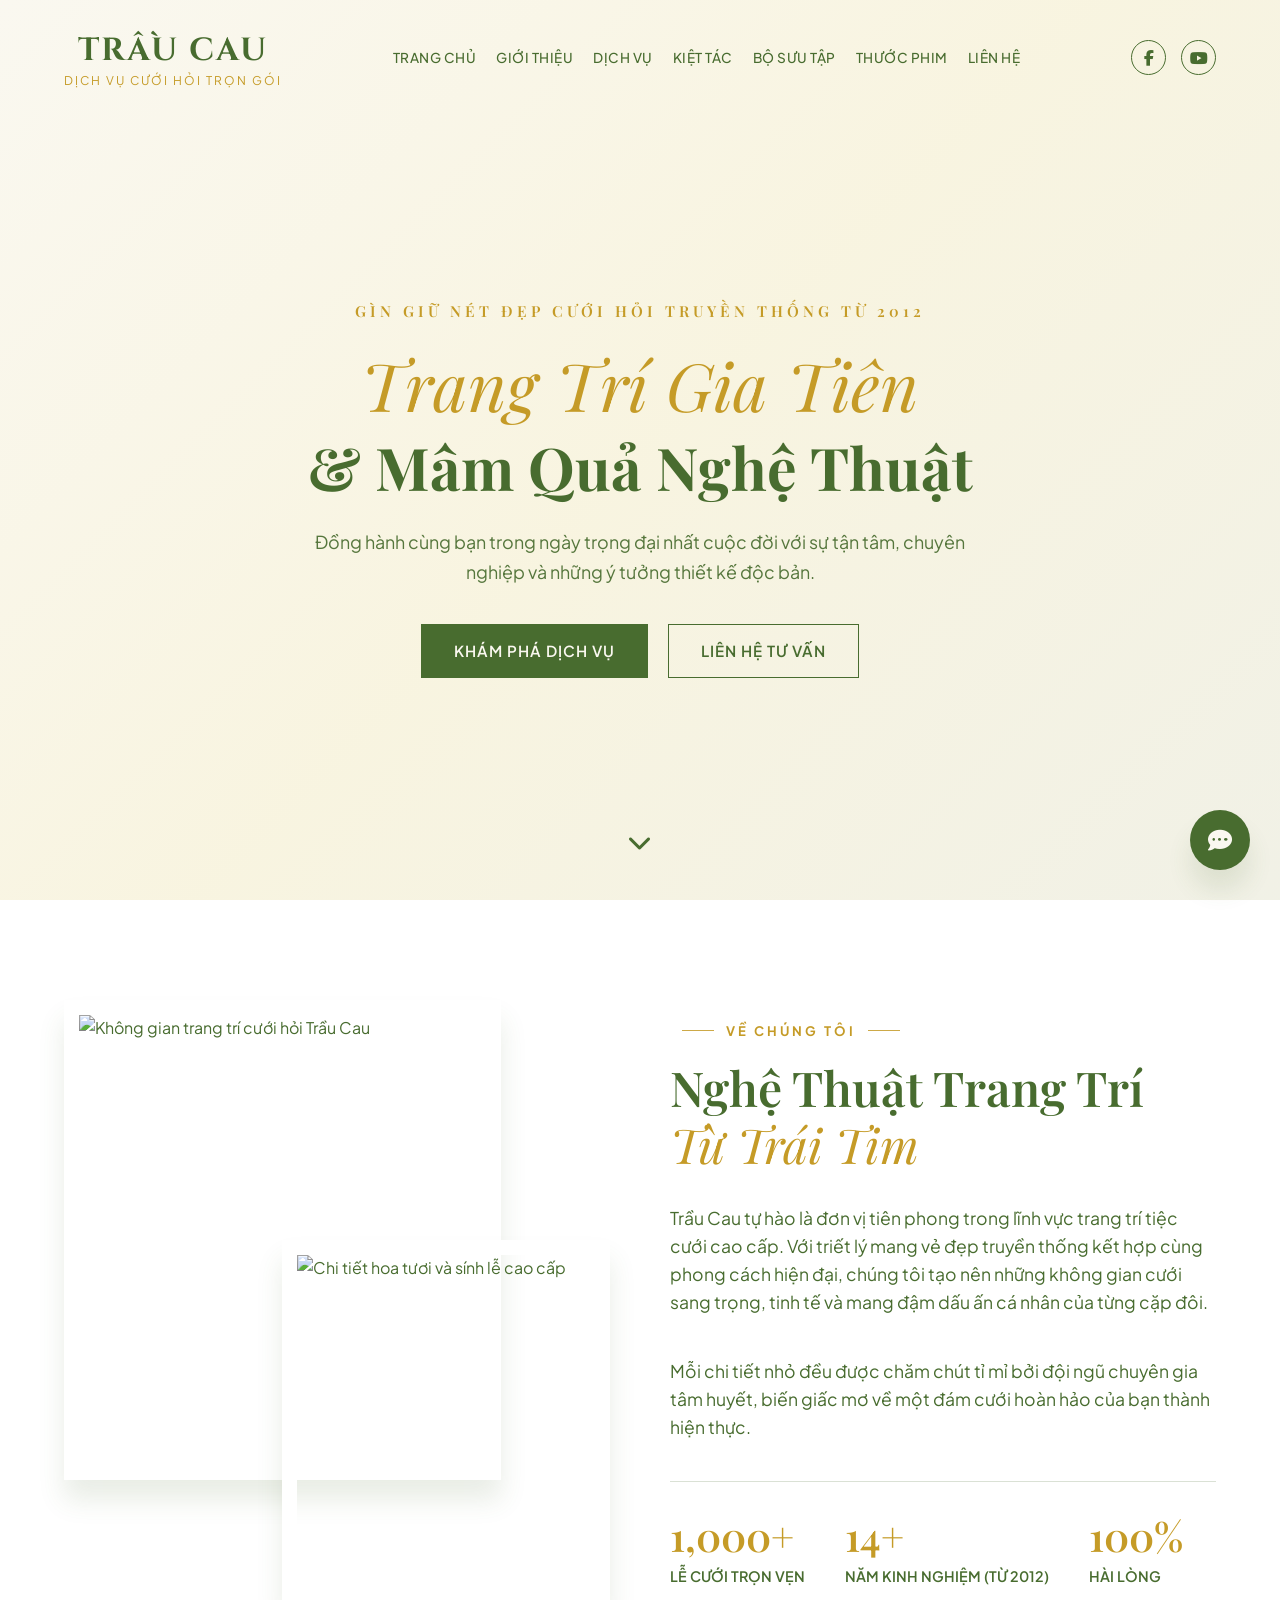
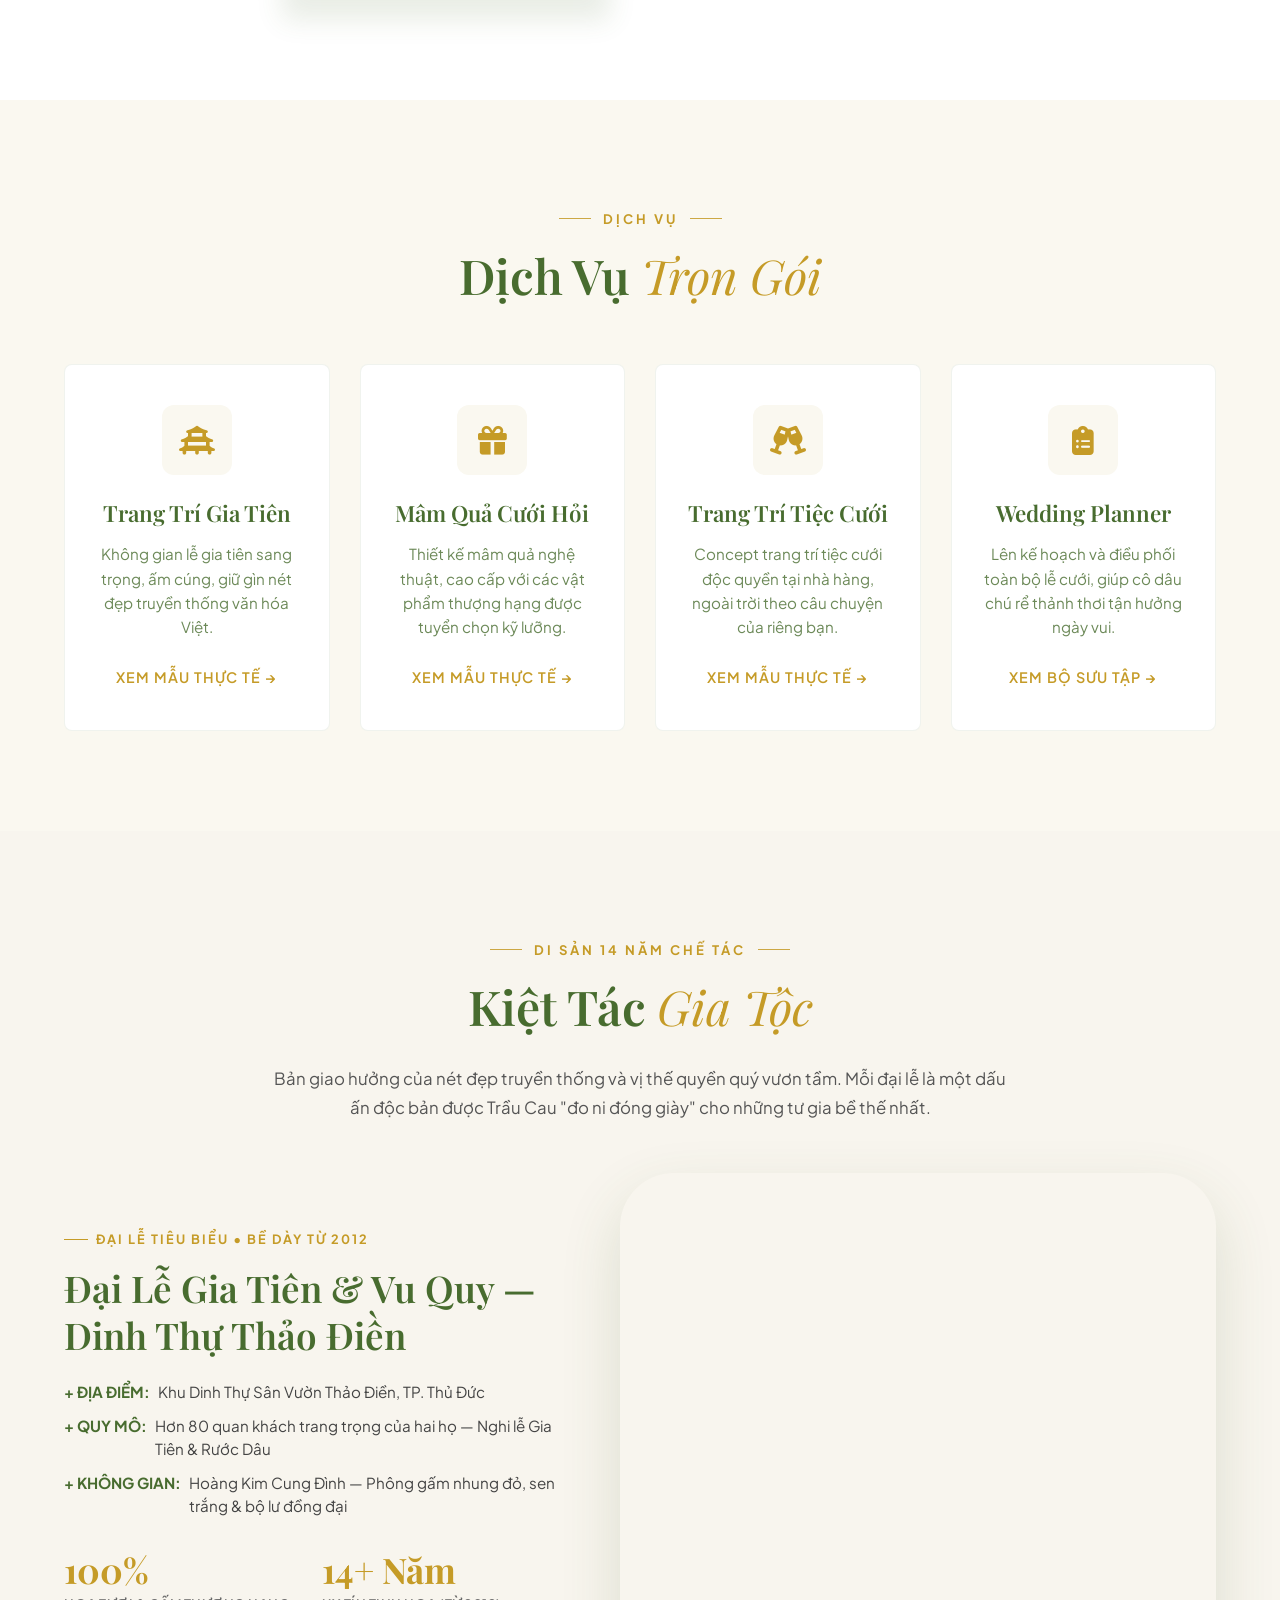
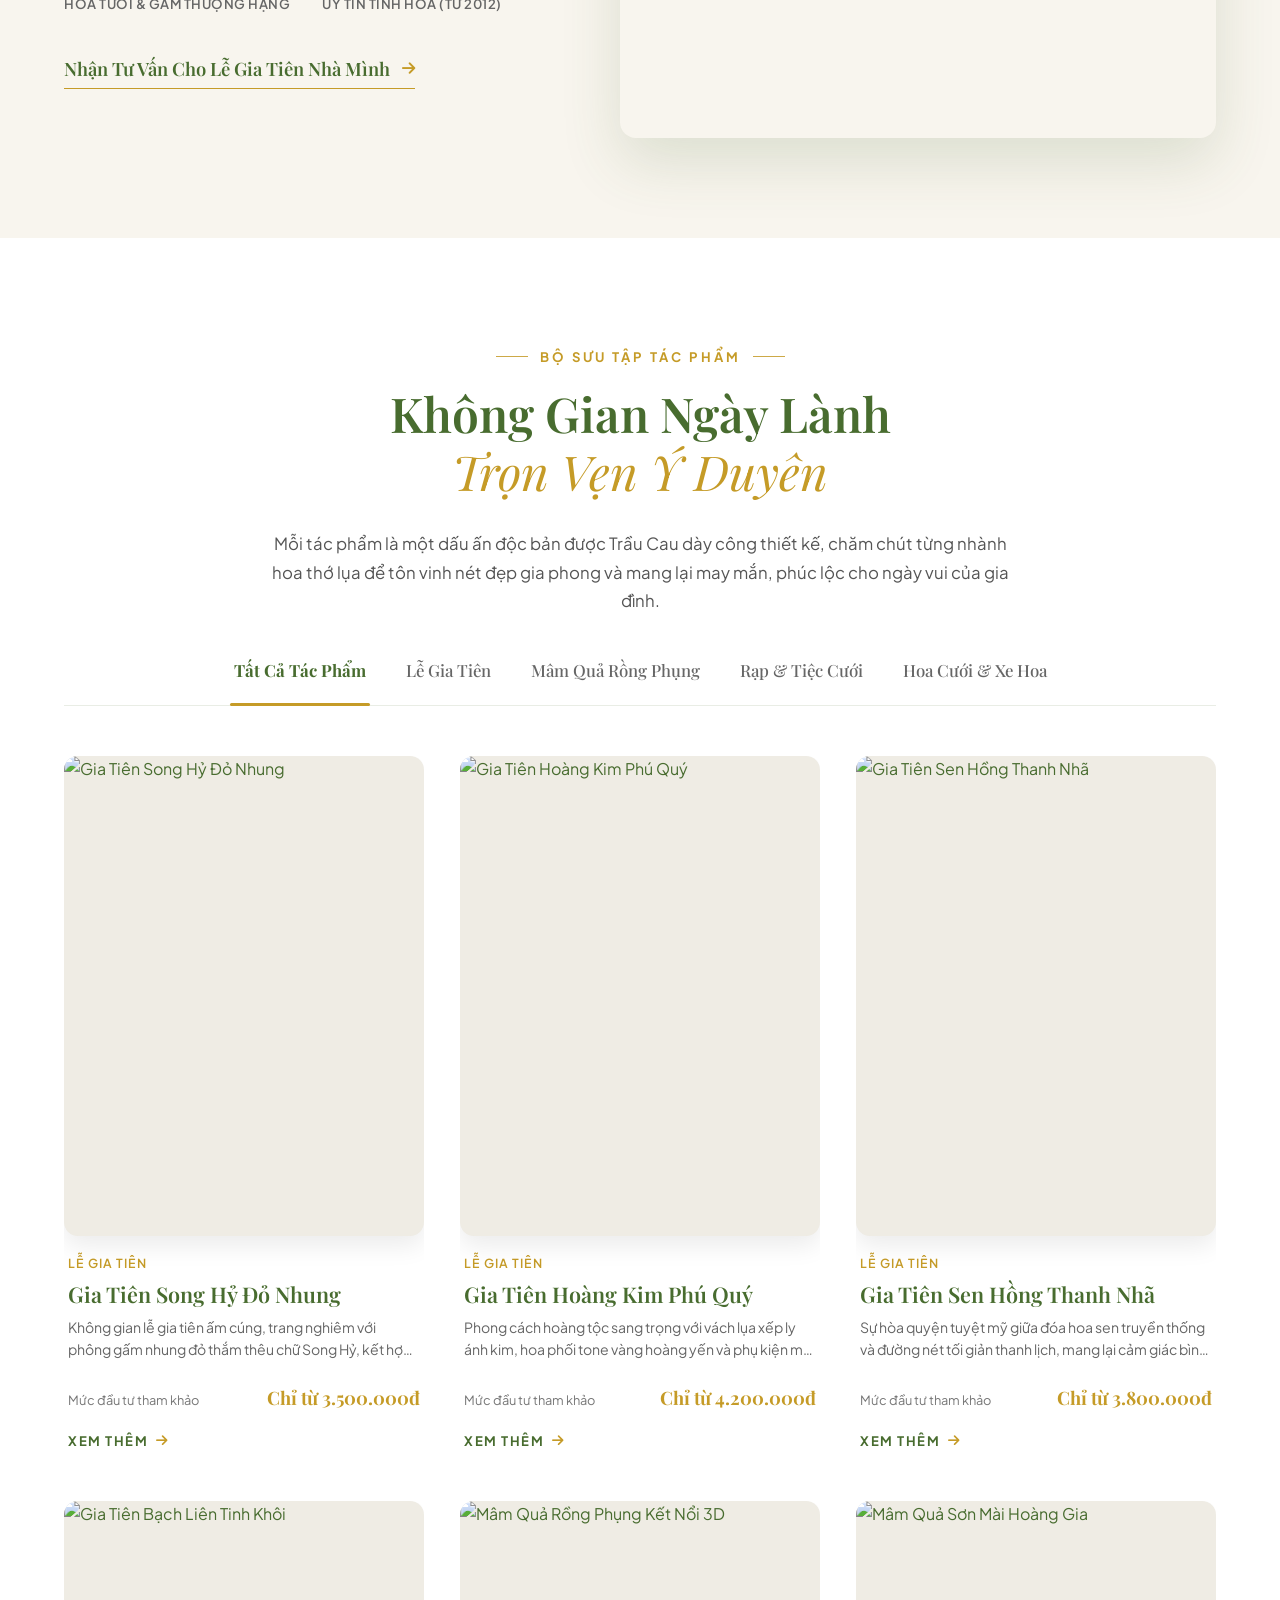
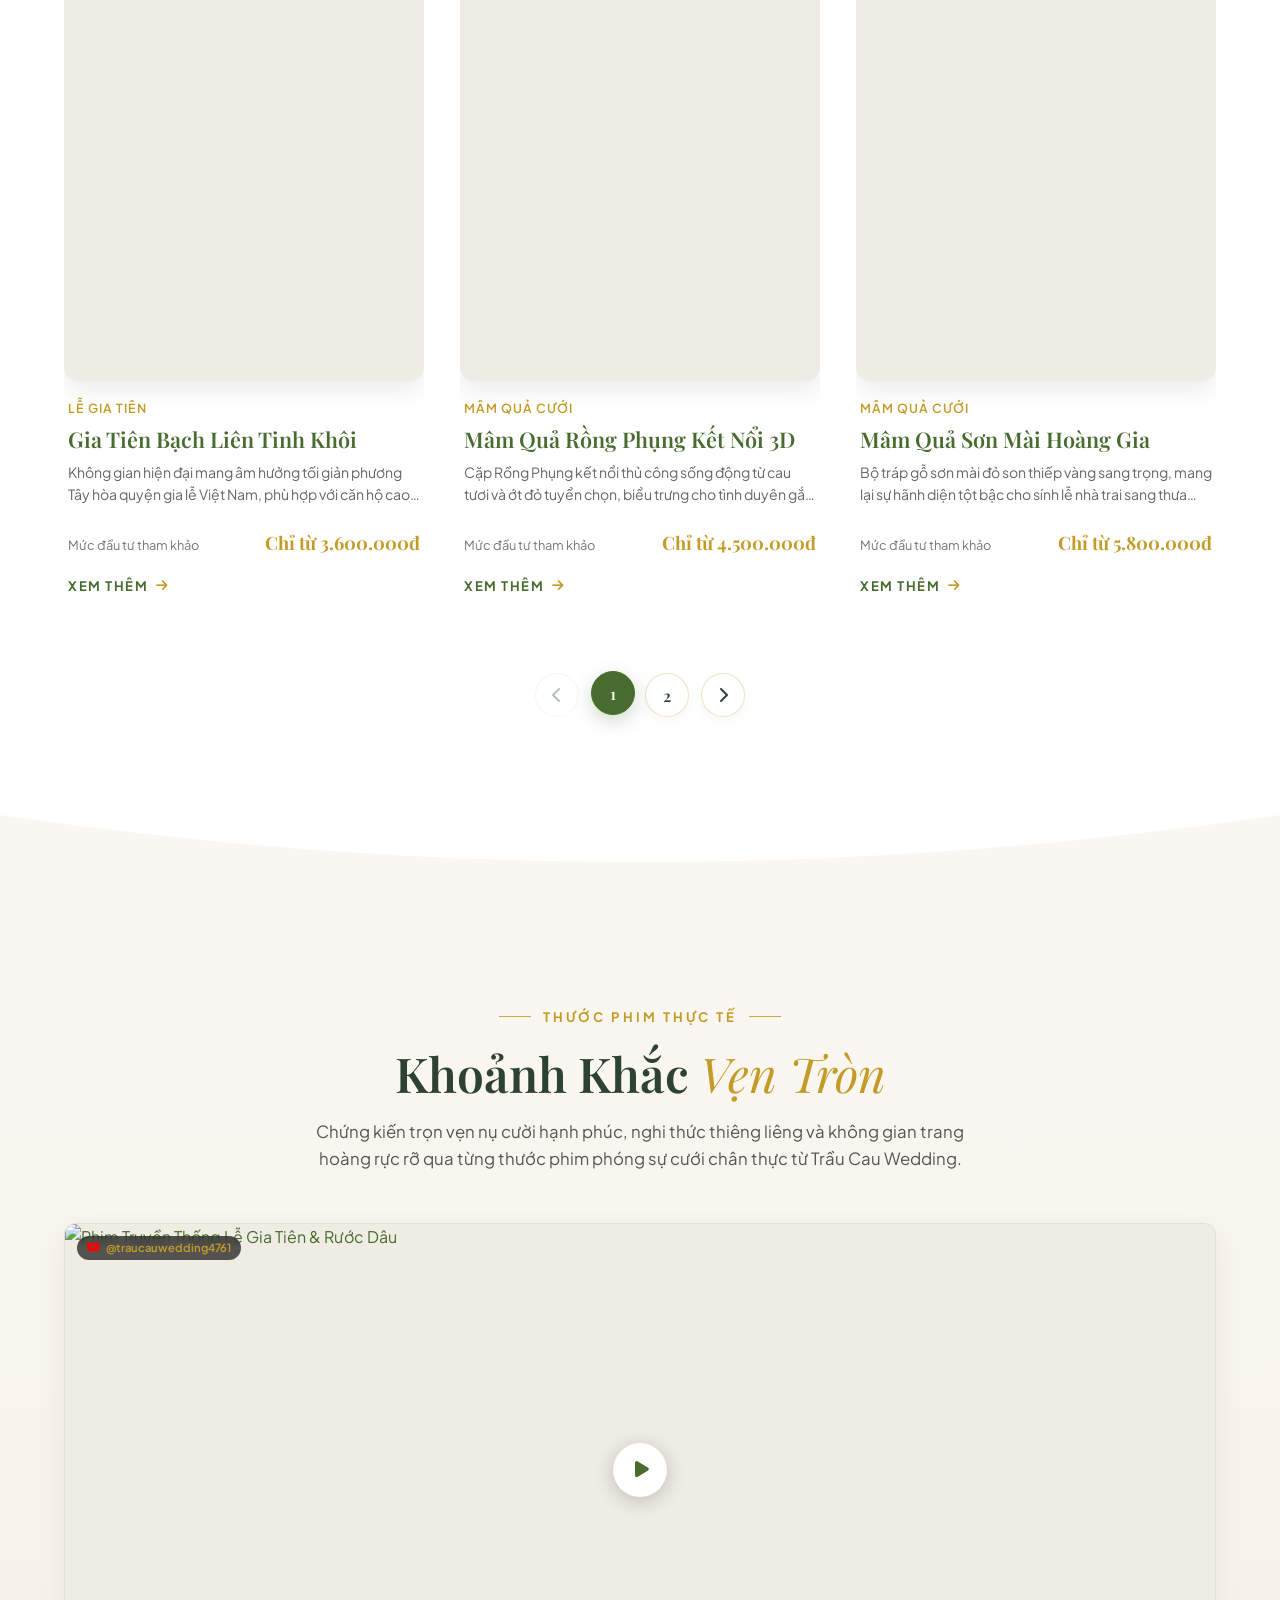
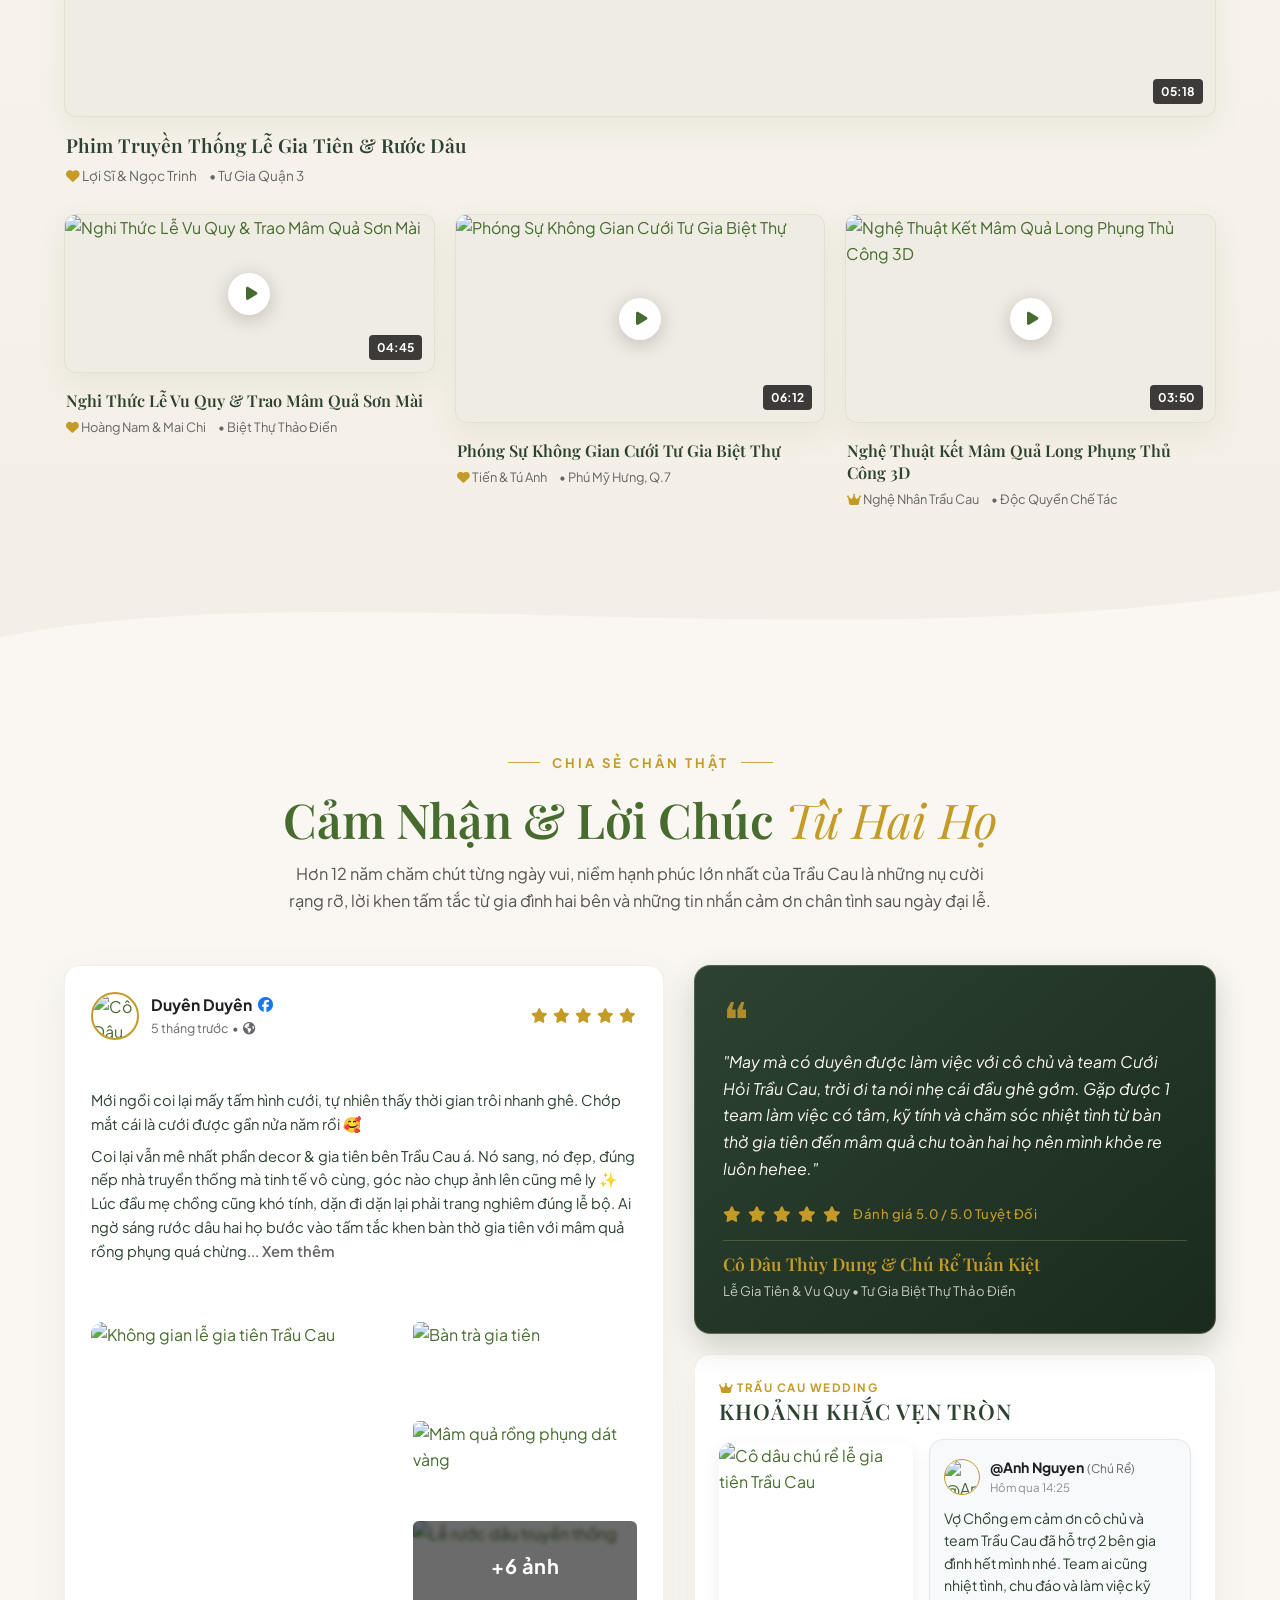
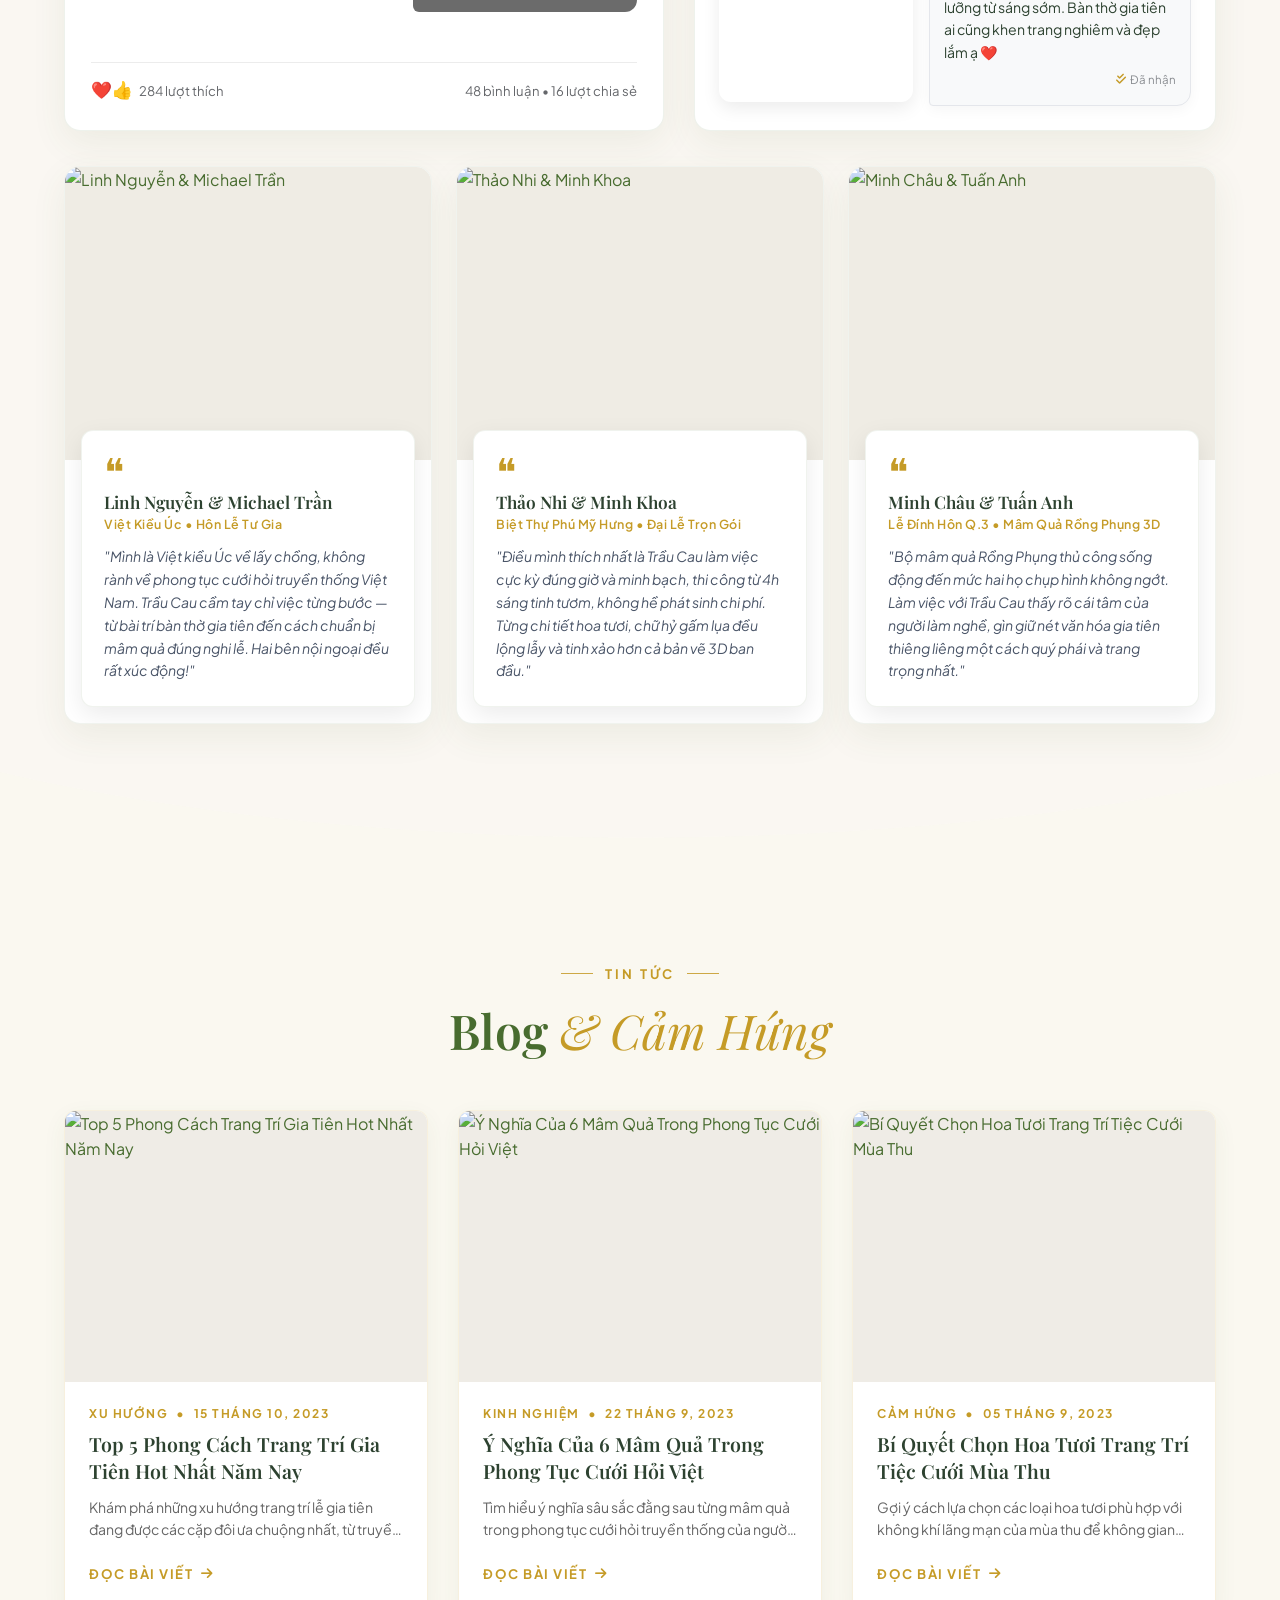
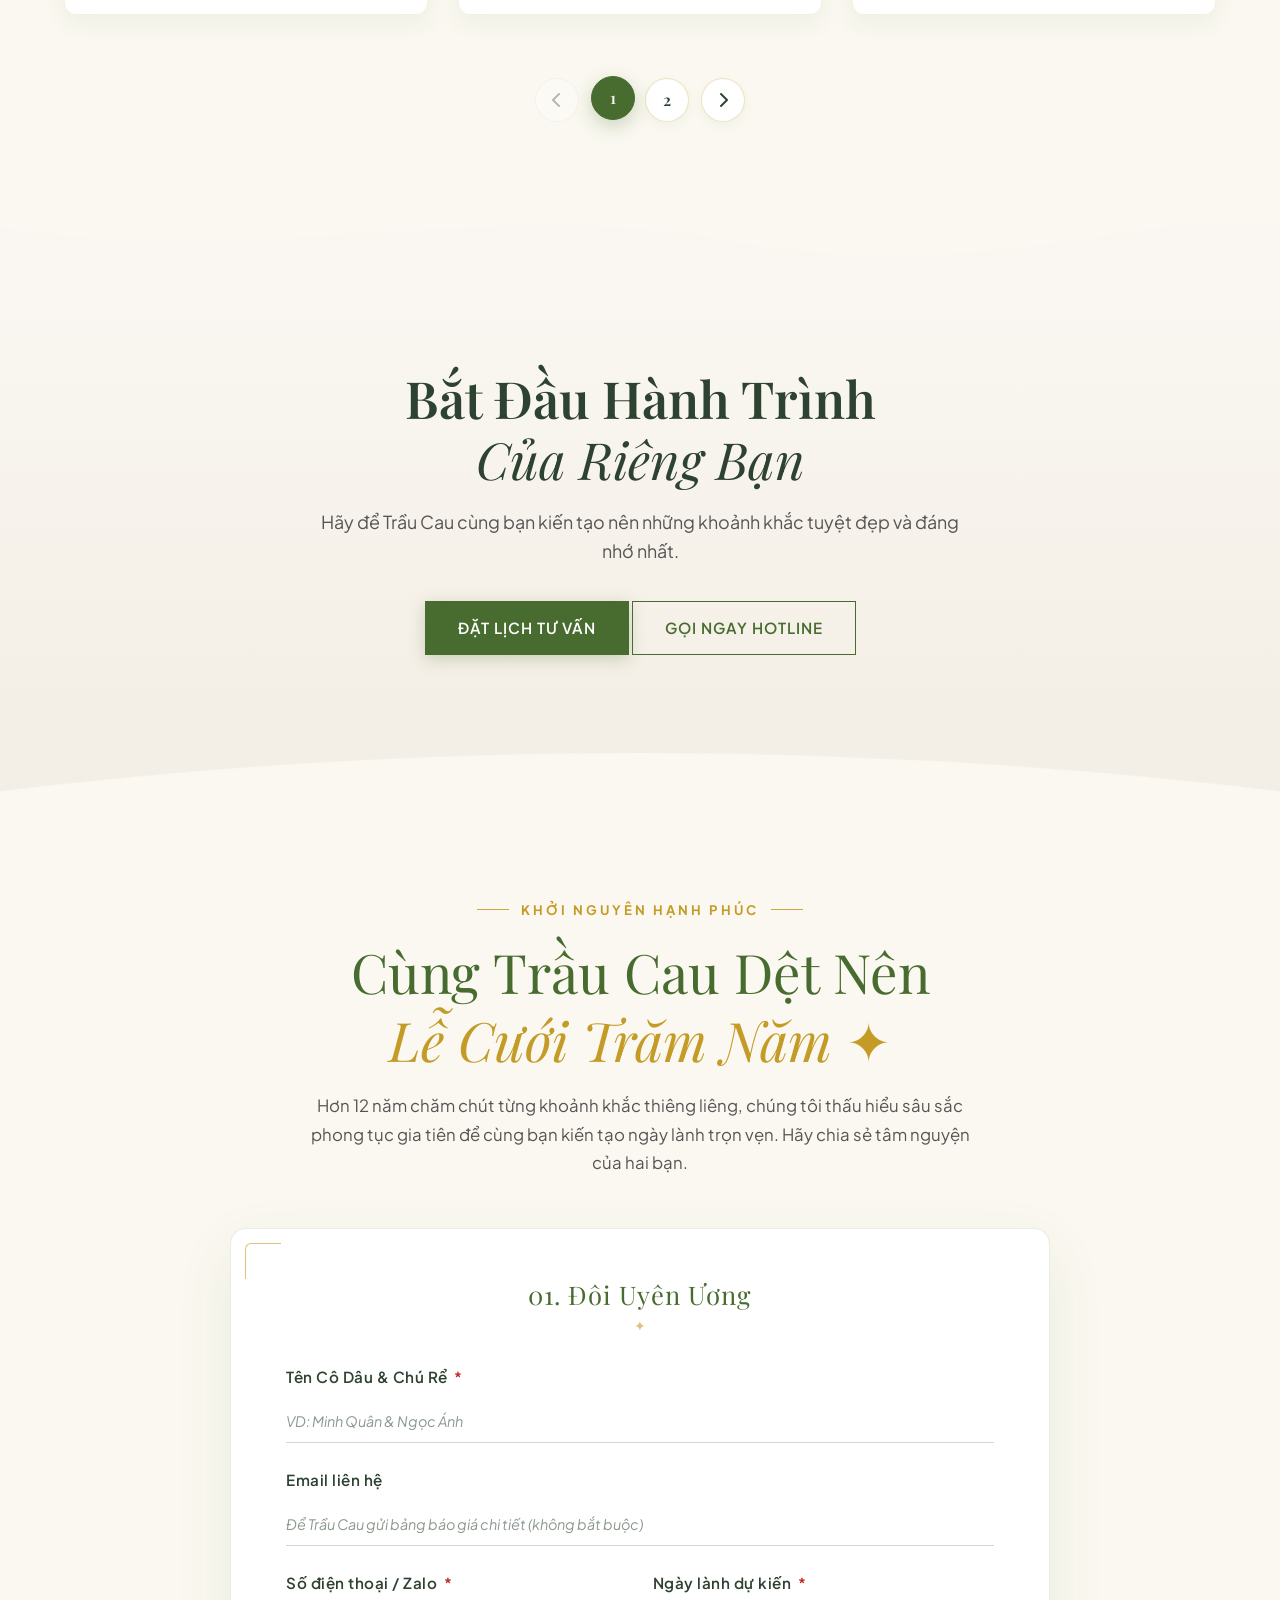
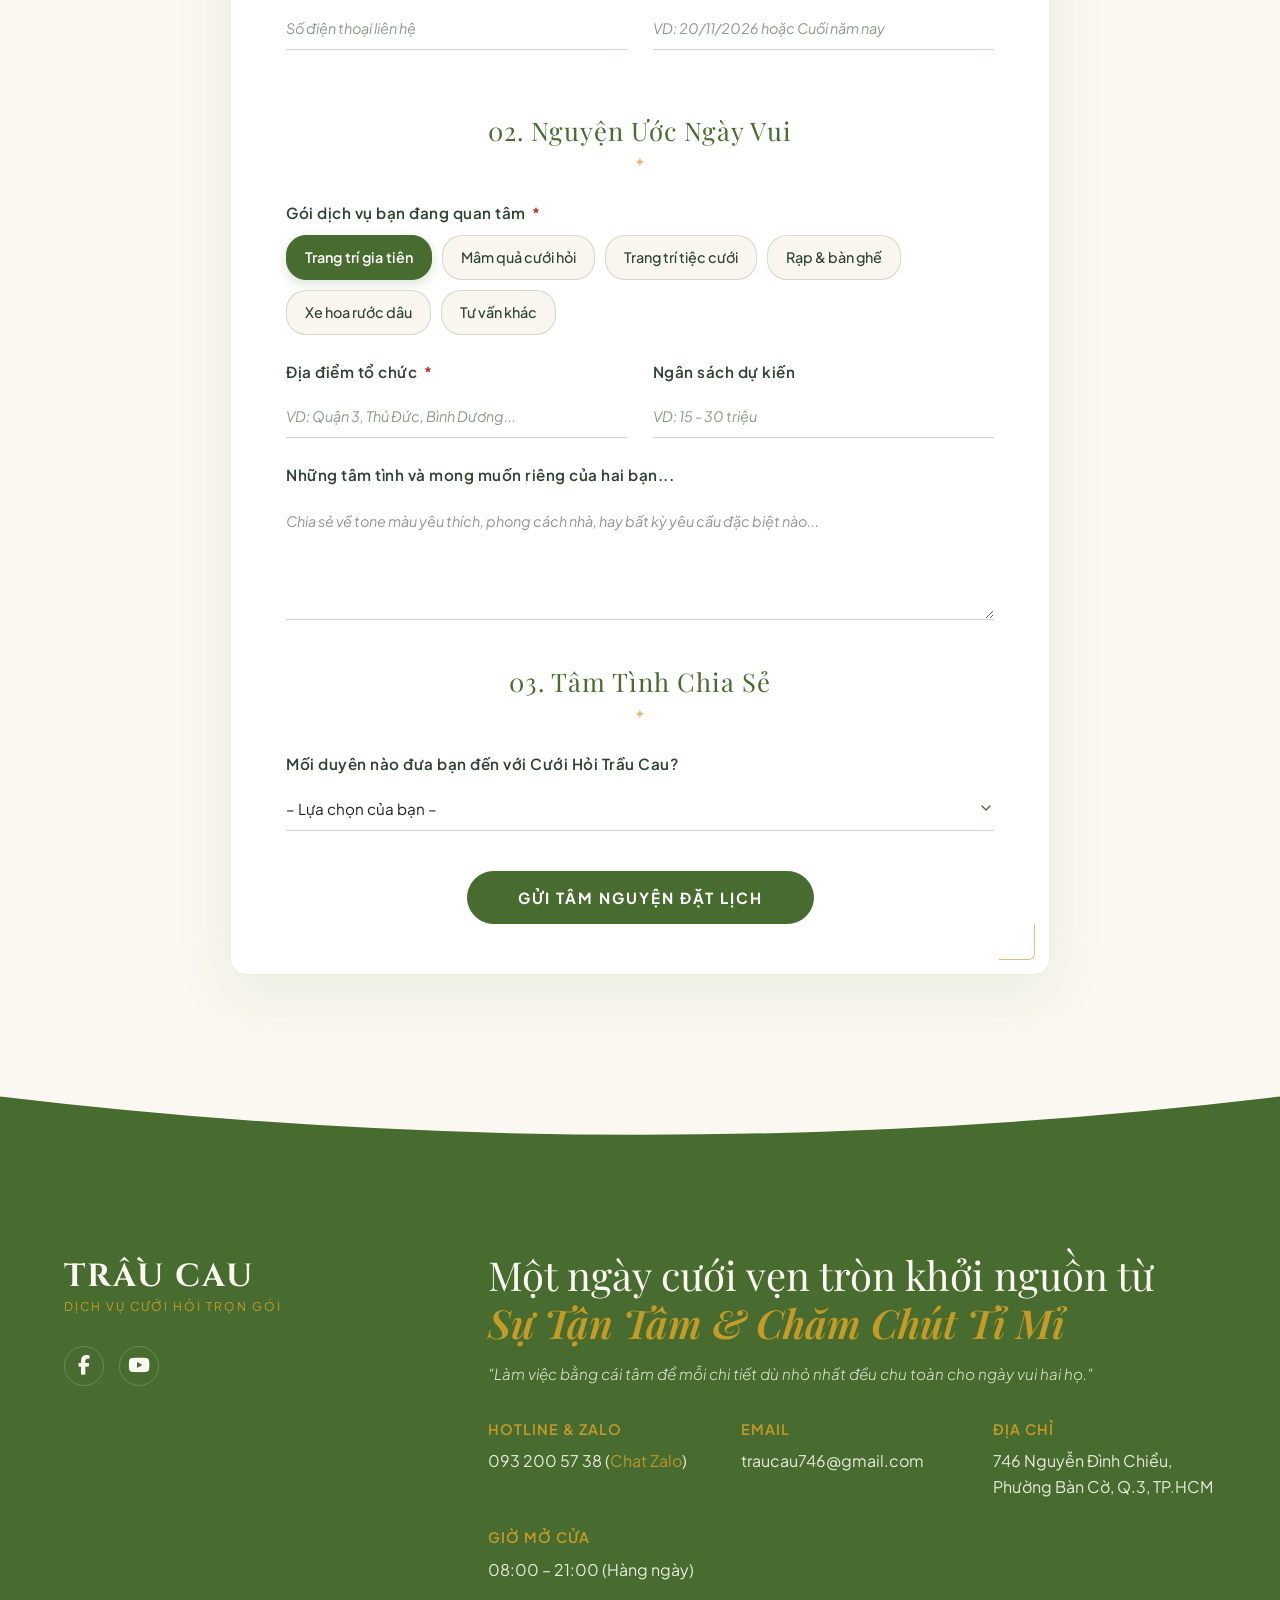
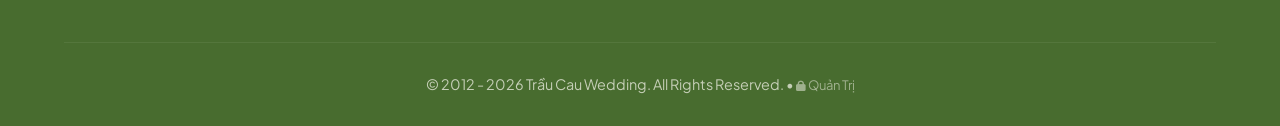
==== commit b093cc02: "fix(hero): unify authentic brand copywriting and typography across PC and mobile, resolve mobile ove" ====
--- a/index.html
+++ b/index.html
@@ -51,6 +51,9 @@
         html {
             scroll-behavior: smooth;
             scroll-padding-top: 80px;
+            overflow-x: hidden;
+            width: 100%;
+            max-width: 100%;
         }
 
         * {
@@ -65,6 +68,8 @@
             color: var(--green);
             line-height: 1.6;
             overflow-x: hidden;
+            width: 100%;
+            max-width: 100%;
         }
 
         /* Typography Base */
@@ -188,8 +193,8 @@
             display: inline-block;
             opacity: 0;
             transform: translateY(10px);
-            animation: subTitleFadeIn 0.7s cubic-bezier(0.22, 1, 0.36, 1) forwards;
-            animation-delay: 1.1s;
+            animation: subTitleFadeIn 0.5s cubic-bezier(0.22, 1, 0.36, 1) forwards;
+            animation-delay: 0.35s;
         }
 
         @keyframes subTitleFadeIn {
@@ -386,25 +391,44 @@
         }
 
         .hero-title {
-            font-size: 4.5rem;
-            margin-bottom: 20px;
+            font-size: clamp(3.4rem, 5.2vw, 4.6rem);
+            line-height: 1.18;
+            margin-bottom: 24px;
             color: var(--green);
+            font-family: var(--font-heading);
+            font-weight: 700;
+        }
+
+        .hero-reveal-line {
+            display: inline-block;
+            color: var(--gold-text);
+            font-style: italic;
+        }
+
+        .hero-reveal-sub {
+            display: inline-block;
+            color: var(--green);
+            font-size: clamp(3.0rem, 4.6vw, 4.0rem);
+            font-weight: 700;
+            margin-top: 6px;
         }
 
         .hero-subtitle {
-            font-size: 1rem;
+            font-size: 0.95rem;
             text-transform: uppercase;
             letter-spacing: 4px;
             color: var(--gold-text);
-            margin-bottom: 30px;
+            margin-bottom: 26px;
             font-weight: 600;
         }
 
         .hero-desc {
-            font-size: 1.1rem;
-            margin-bottom: 40px;
+            font-size: 1.12rem;
+            line-height: 1.7;
+            max-width: 680px;
+            margin: 0 auto 36px;
             color: var(--green);
-            opacity: 0.9;
+            opacity: 0.92;
         }
 
         .hero-btns {
@@ -2975,18 +2999,25 @@
             .nav-menu {
                 position: fixed;
                 top: 0;
-                right: -100%;
-                width: 300px;
+                right: 0;
+                transform: translateX(100%);
+                width: 290px;
+                max-width: 85vw;
                 height: 100vh;
                 background-color: var(--white);
                 flex-direction: column;
-                padding: 100px 40px;
-                box-shadow: -10px 0 20px rgba(0,0,0,0.05);
-                transition: right 0.4s ease;
-                gap: 25px; /* reset gap for mobile menu */
+                padding: 100px 35px;
+                box-shadow: -10px 0 25px rgba(0,0,0,0.08);
+                transition: transform 0.38s cubic-bezier(0.22, 1, 0.36, 1), visibility 0.38s ease;
+                gap: 24px;
+                visibility: hidden;
+                z-index: 1050;
             }
 
-            .nav-menu.active { right: 0; }
+            .nav-menu.active {
+                transform: translateX(0);
+                visibility: visible;
+            }
             .nav-social { display: none; }
             
             .hero-title { font-size: 3.5rem; }
@@ -3002,7 +3033,10 @@
         }
 
         @media (max-width: 768px) {
-            .hero-title { font-size: clamp(2rem, 6.5vw, 2.6rem); line-height: 1.25; }
+            .hero-title { font-size: clamp(2.8rem, 6.8vw, 3.6rem) !important; line-height: 1.22 !important; margin-bottom: 20px !important; }
+            .hero-reveal-sub { font-size: clamp(2.4rem, 6vw, 3.1rem) !important; display: block; margin-top: 6px; }
+            .hero-subtitle { font-size: 0.85rem !important; letter-spacing: 3px !important; margin-bottom: 20px !important; }
+            .hero-desc { font-size: 1.05rem !important; line-height: 1.65 !important; margin-bottom: 30px !important; padding: 0 15px; }
             
             .about-grid, .footer-grid { grid-template-columns: 1fr; }
             .about-images { height: 400px; margin-bottom: 40px; }
@@ -3045,9 +3079,15 @@
         }
 
         @media (max-width: 600px) {
-            .hero-subtitle { font-size: 0.8rem; letter-spacing: 2px; }
-            .hero-title { font-size: clamp(1.32rem, 5.8vw, 1.75rem); line-height: 1.35; }
-            .hero-reveal-sub { display: inline-block; max-width: 100%; }
+            .hero { padding: 95px 16px 50px !important; height: auto !important; min-height: 100vh; }
+            .hero-content { width: 100% !important; max-width: 100% !important; margin: 0 auto; }
+            .hero-subtitle { font-size: 0.7rem !important; letter-spacing: 1.5px !important; margin-bottom: 14px !important; line-height: 1.5; white-space: normal; max-width: 280px; margin-left: auto; margin-right: auto; }
+            .hero-title { font-size: clamp(1.4rem, 5.8vw, 2.05rem) !important; line-height: 1.25 !important; margin-bottom: 18px !important; text-align: center; }
+            .hero-reveal-line { display: block; font-size: inherit; white-space: nowrap; }
+            .hero-reveal-sub { display: block; font-size: clamp(1.22rem, 5.1vw, 1.8rem) !important; line-height: 1.25 !important; margin-top: 6px; white-space: nowrap; }
+            .hero-desc { font-size: 0.95rem !important; line-height: 1.6 !important; margin-bottom: 28px !important; padding: 0 8px; max-width: 350px; margin-left: auto; margin-right: auto; }
+            .hero-btns { flex-direction: column; gap: 12px; width: 100%; max-width: 290px; margin: 0 auto; }
+            .hero-btns .btn { width: 100%; padding: 13px 20px; font-size: 0.9rem; }
             .masterpiece-metrics { grid-template-columns: 1fr; }
             .masterpiece-link { font-size: 1.05rem; }
             .video-lightbox-box { width: 96%; }
@@ -3104,7 +3144,7 @@
     <section class="hero" id="home">
         <div class="hero-content fade-in-up">
             <h2 class="hero-subtitle">Gìn giữ nét đẹp cưới hỏi truyền thống từ 2012</h2>
-            <h1 class="hero-title"><span class="italic text-gold hero-reveal-line" id="heroRevealText">Trang Trí Gia Tiên</span><br><span class="hero-reveal-sub">& Mâm Quả Nghệ Thuật</span></h1>
+            <h1 class="hero-title"><span class="italic text-gold hero-reveal-line" id="heroRevealText">Trang Trí Gia Tiên</span><br><span class="hero-reveal-sub" id="heroRevealSub">& Mâm Quả Nghệ Thuật</span></h1>
             <p class="hero-desc">Đồng hành cùng bạn trong ngày trọng đại nhất cuộc đời với sự tận tâm, chuyên nghiệp và những ý tưởng thiết kế độc bản.</p>
             <div class="hero-btns">
                 <a href="#services" class="btn btn-primary">Khám Phá Dịch Vụ</a>
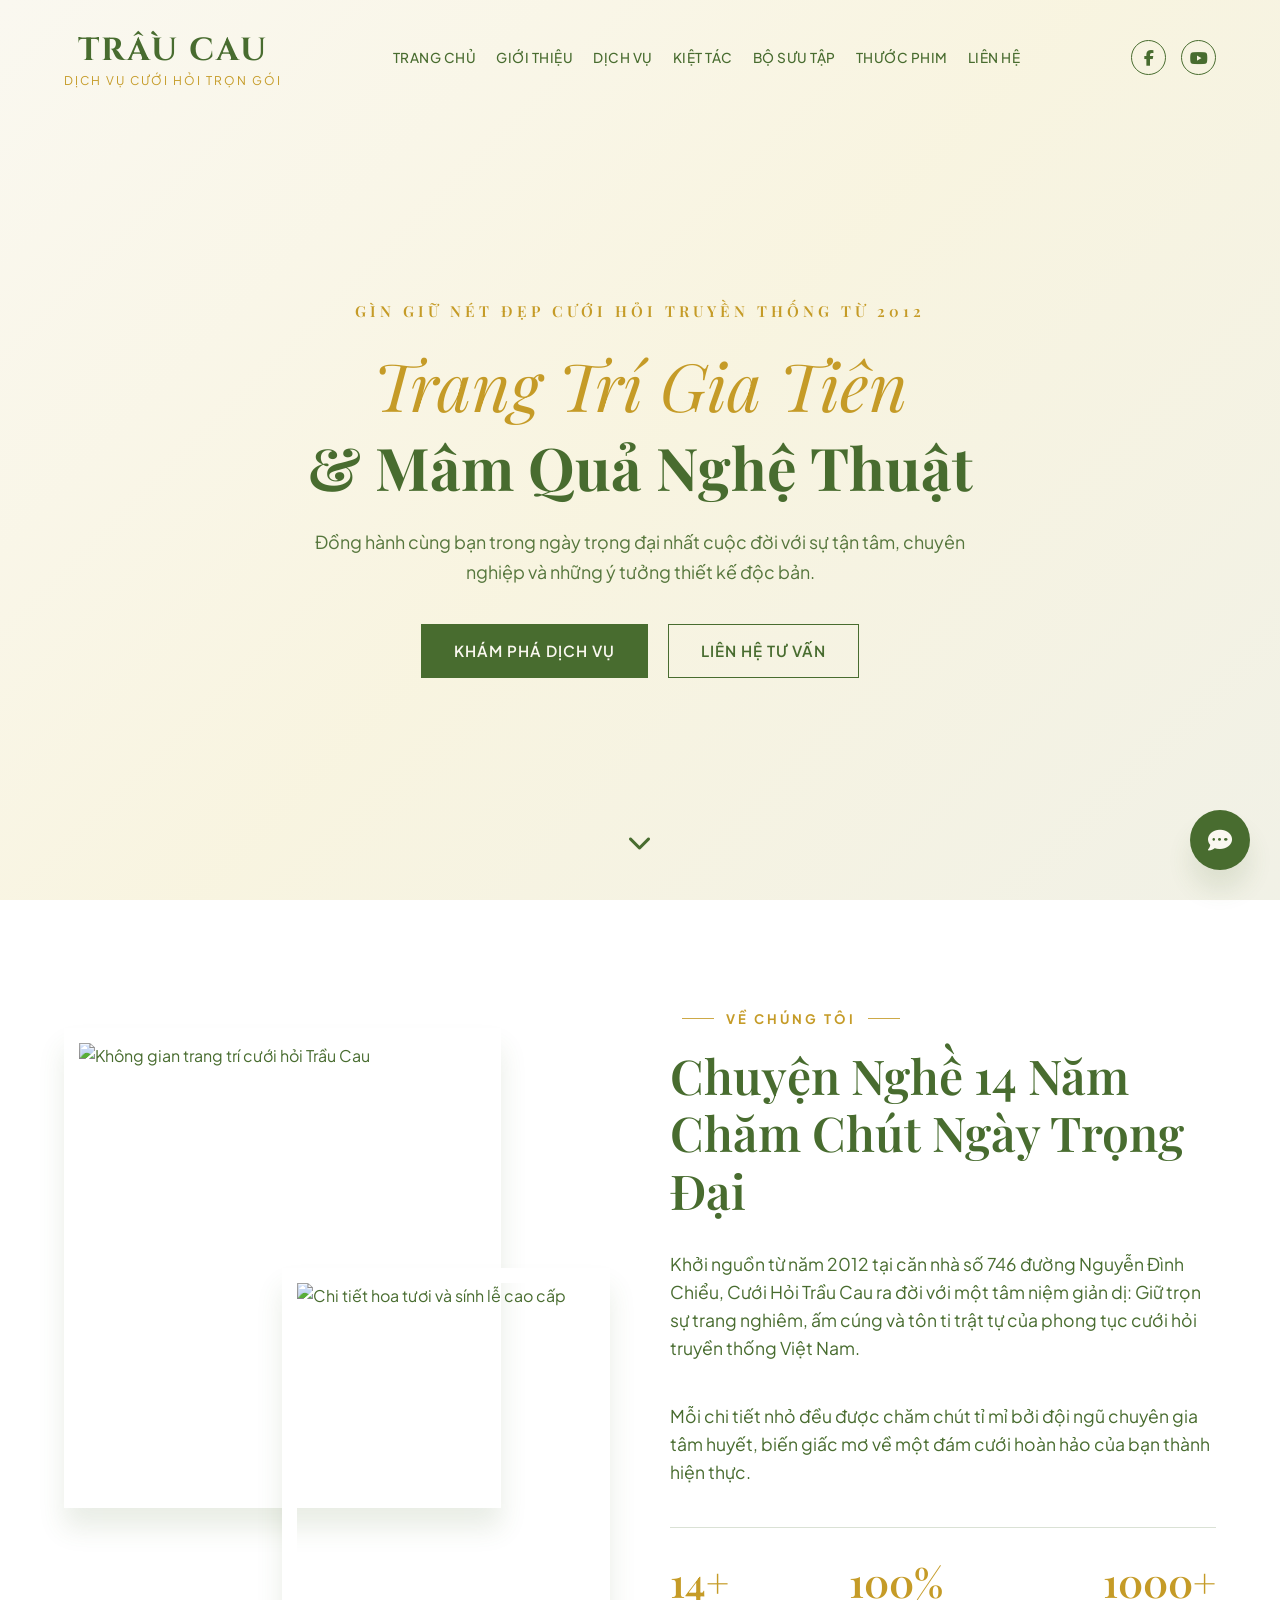
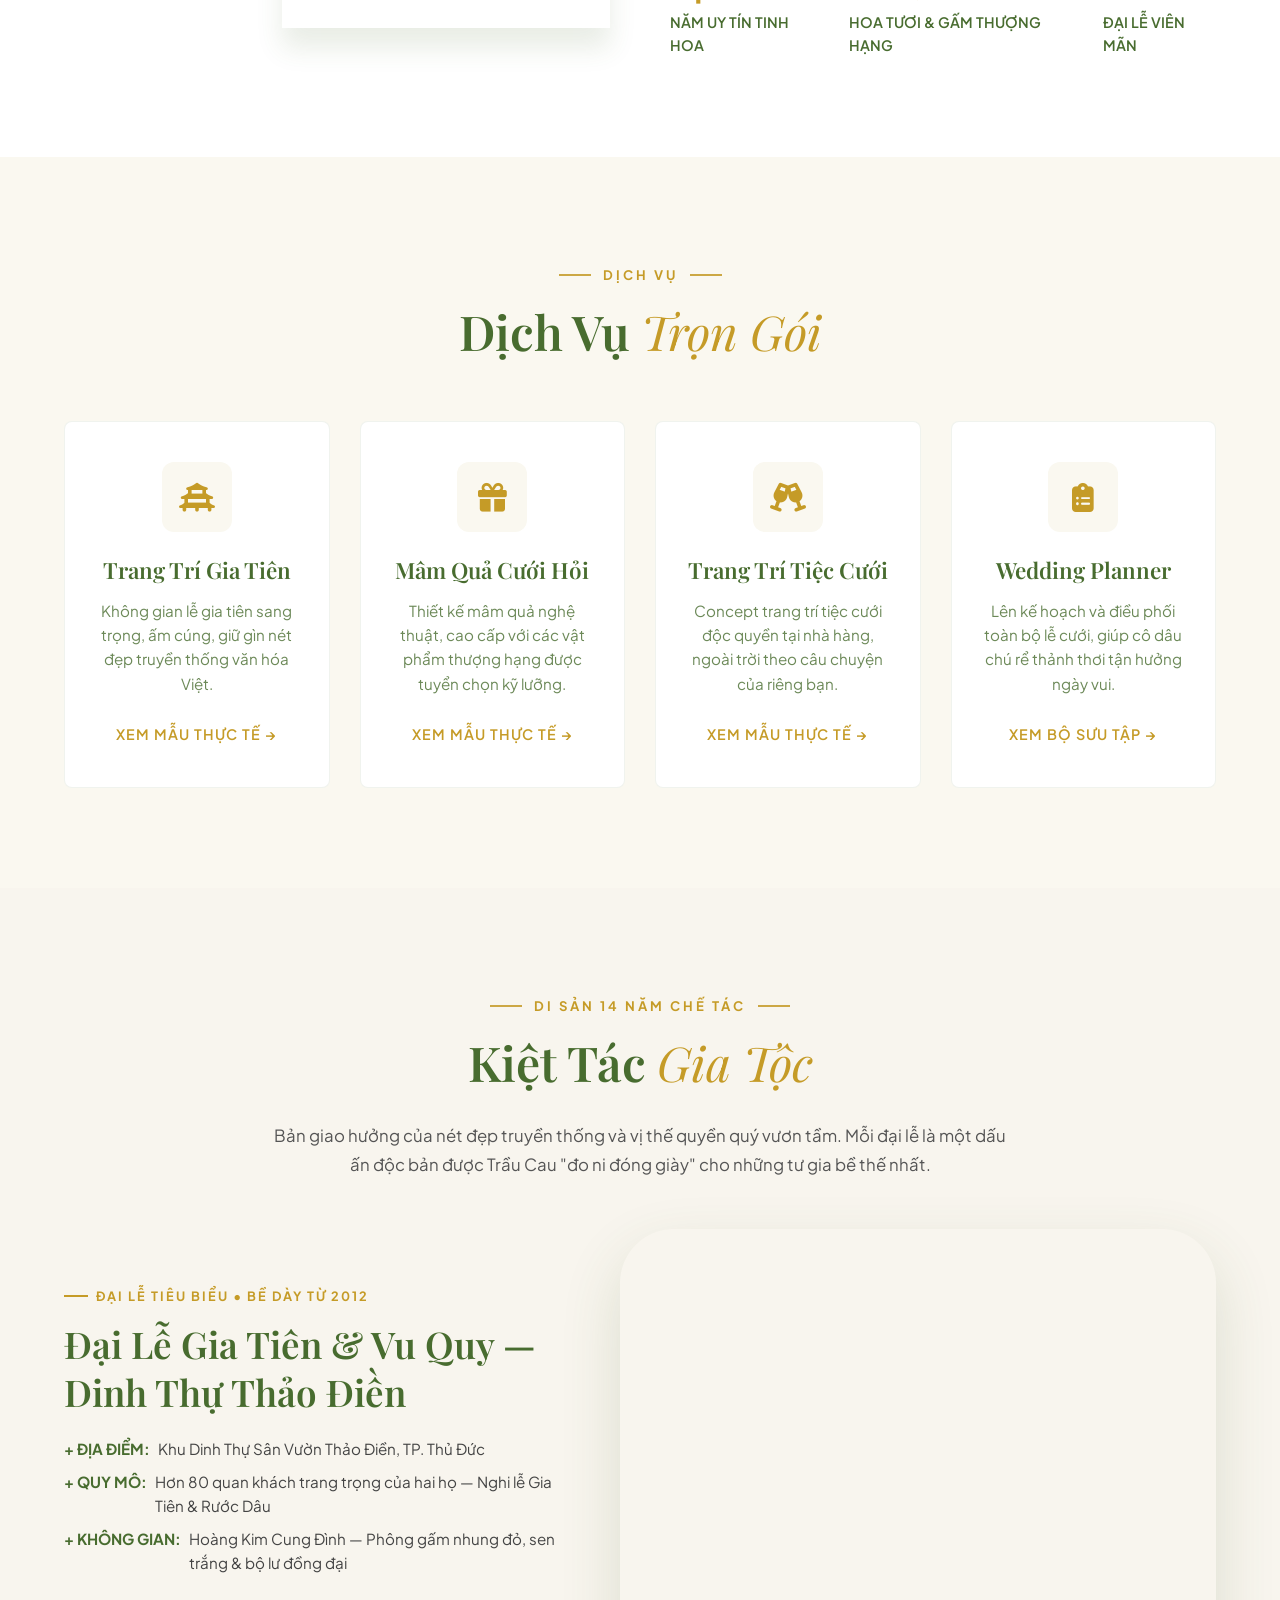
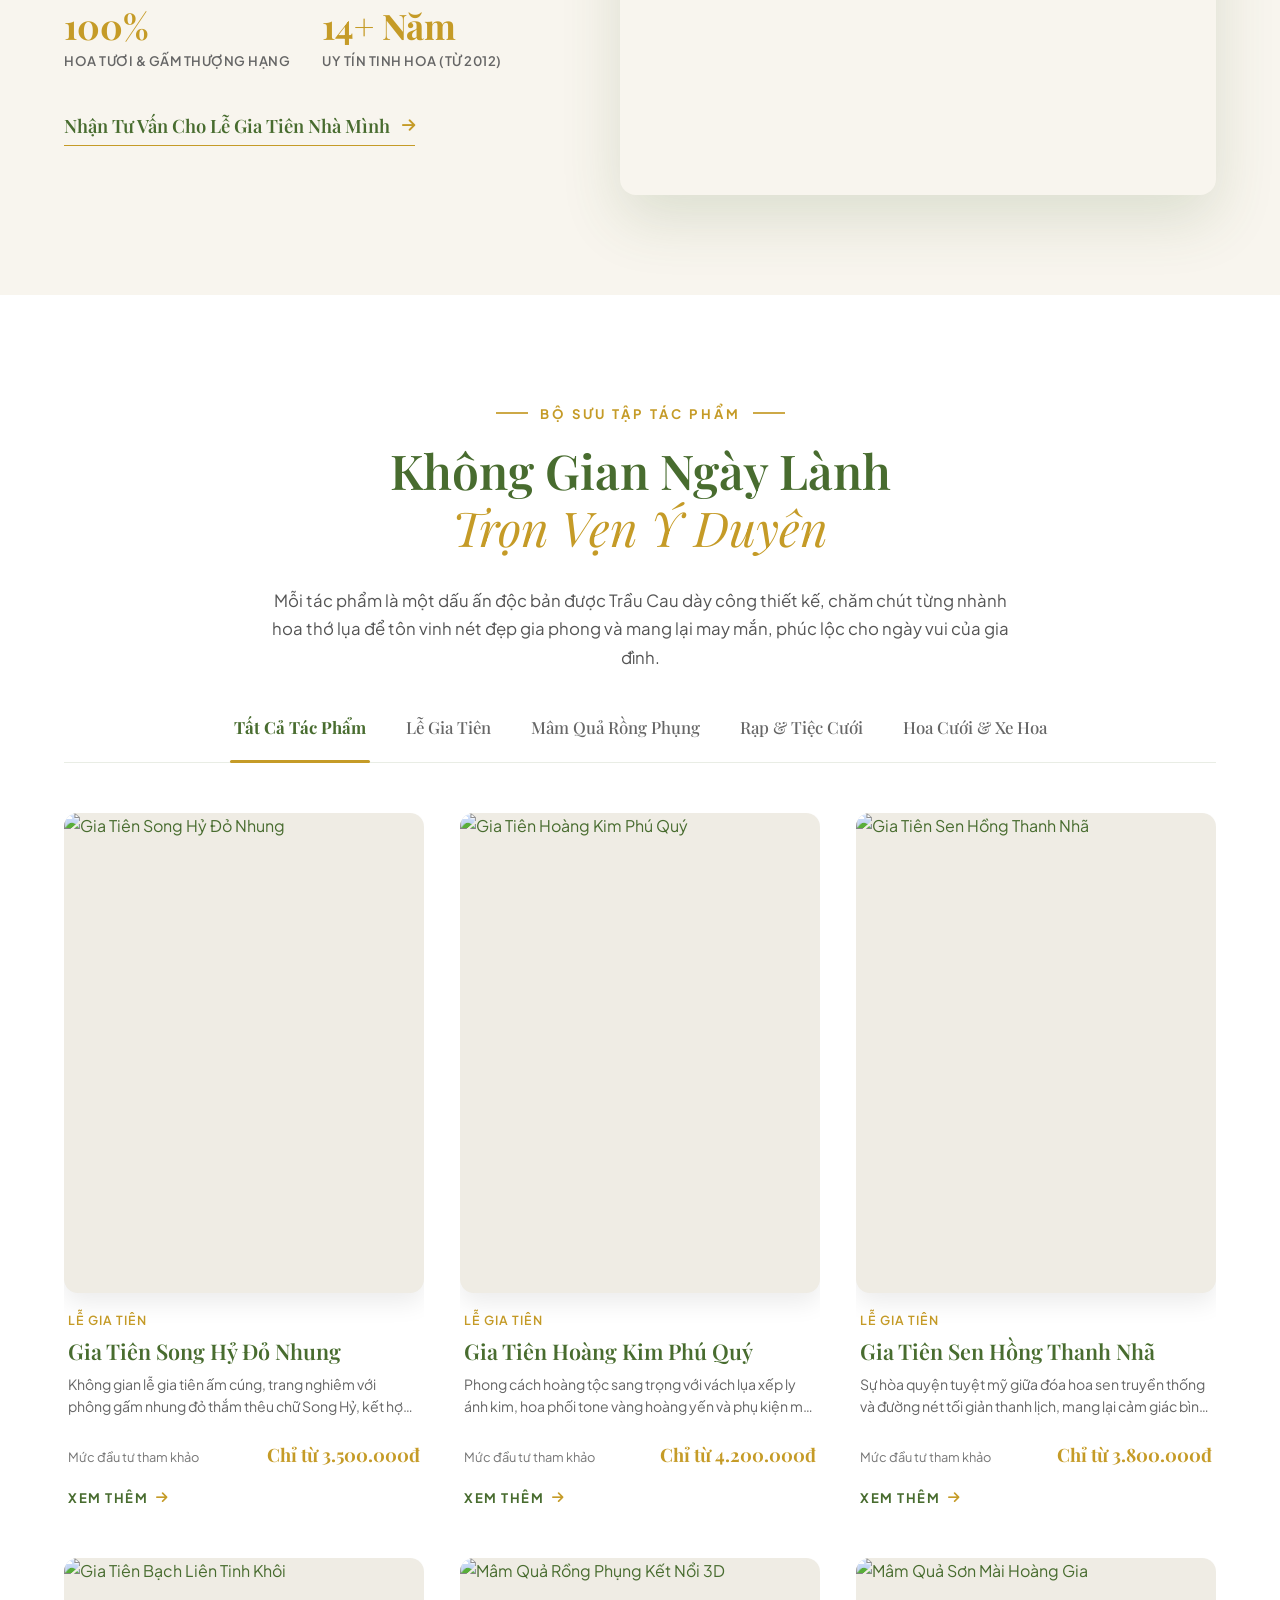
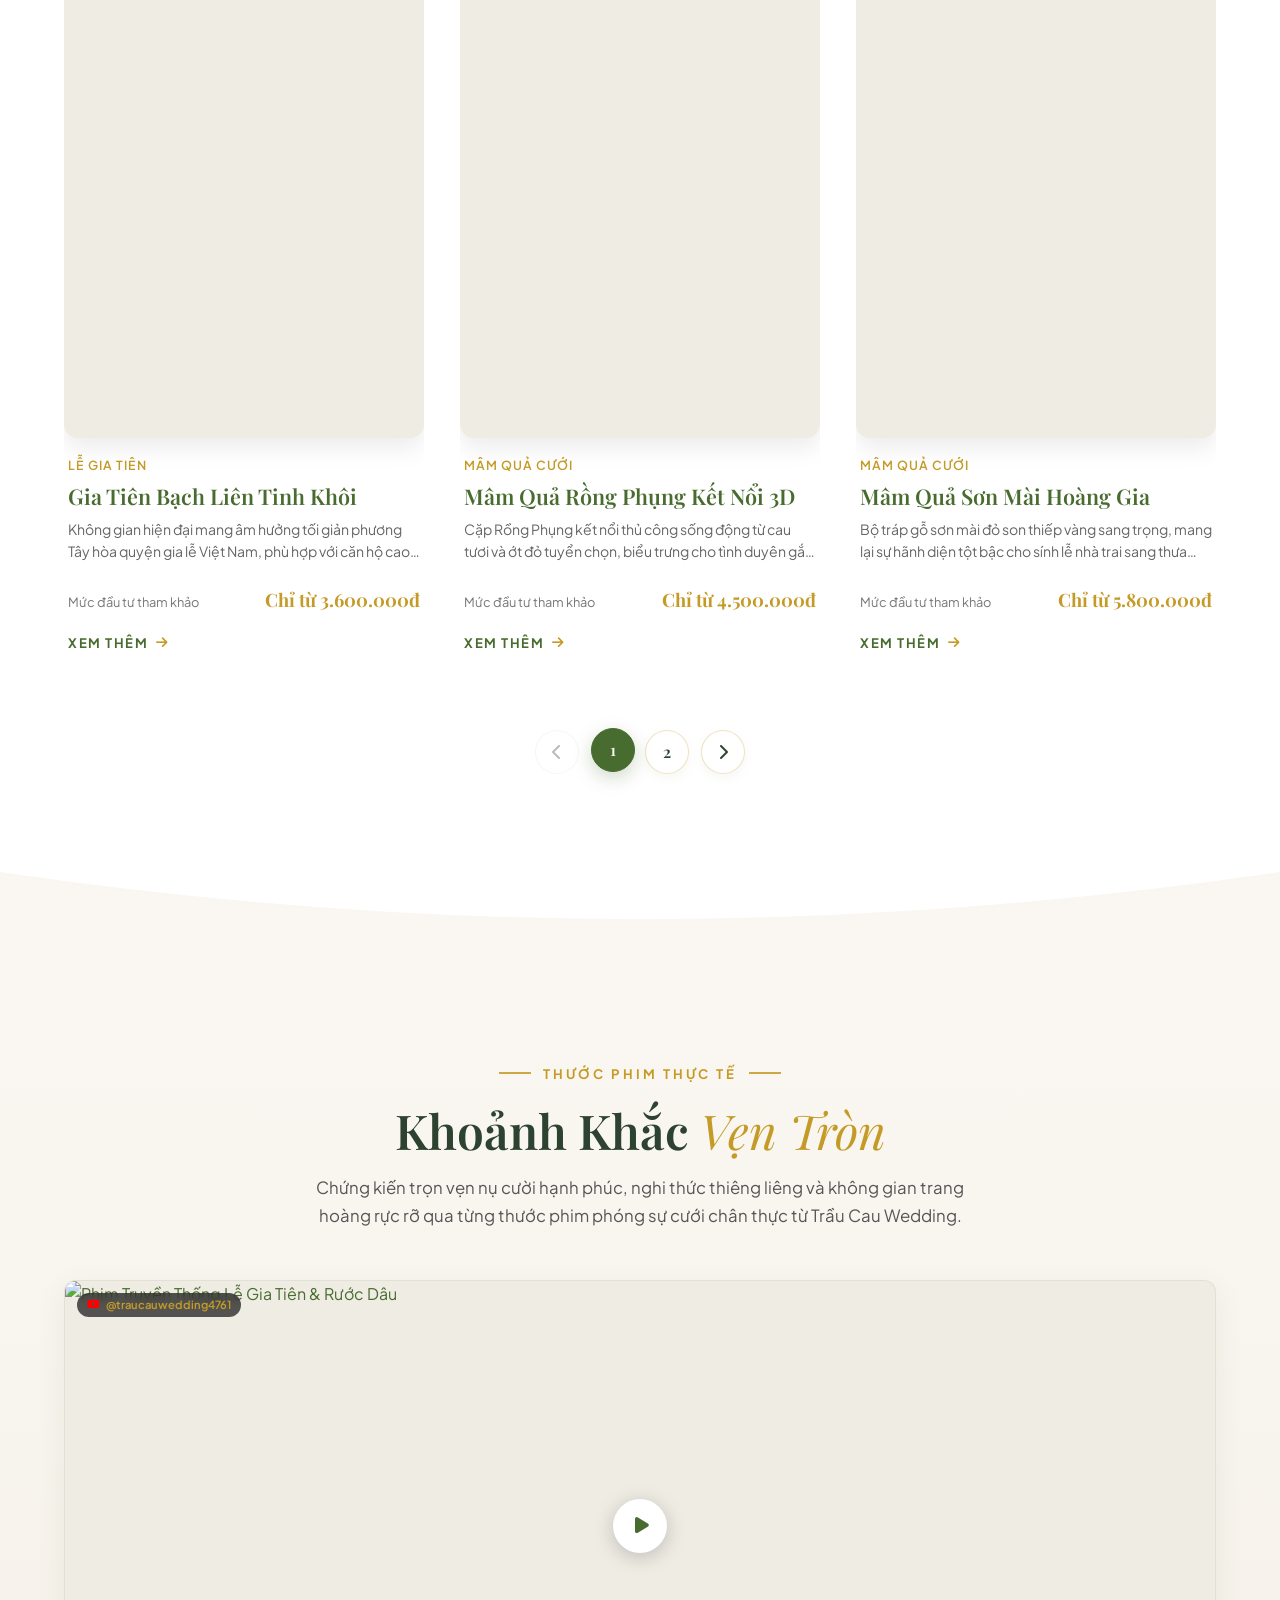
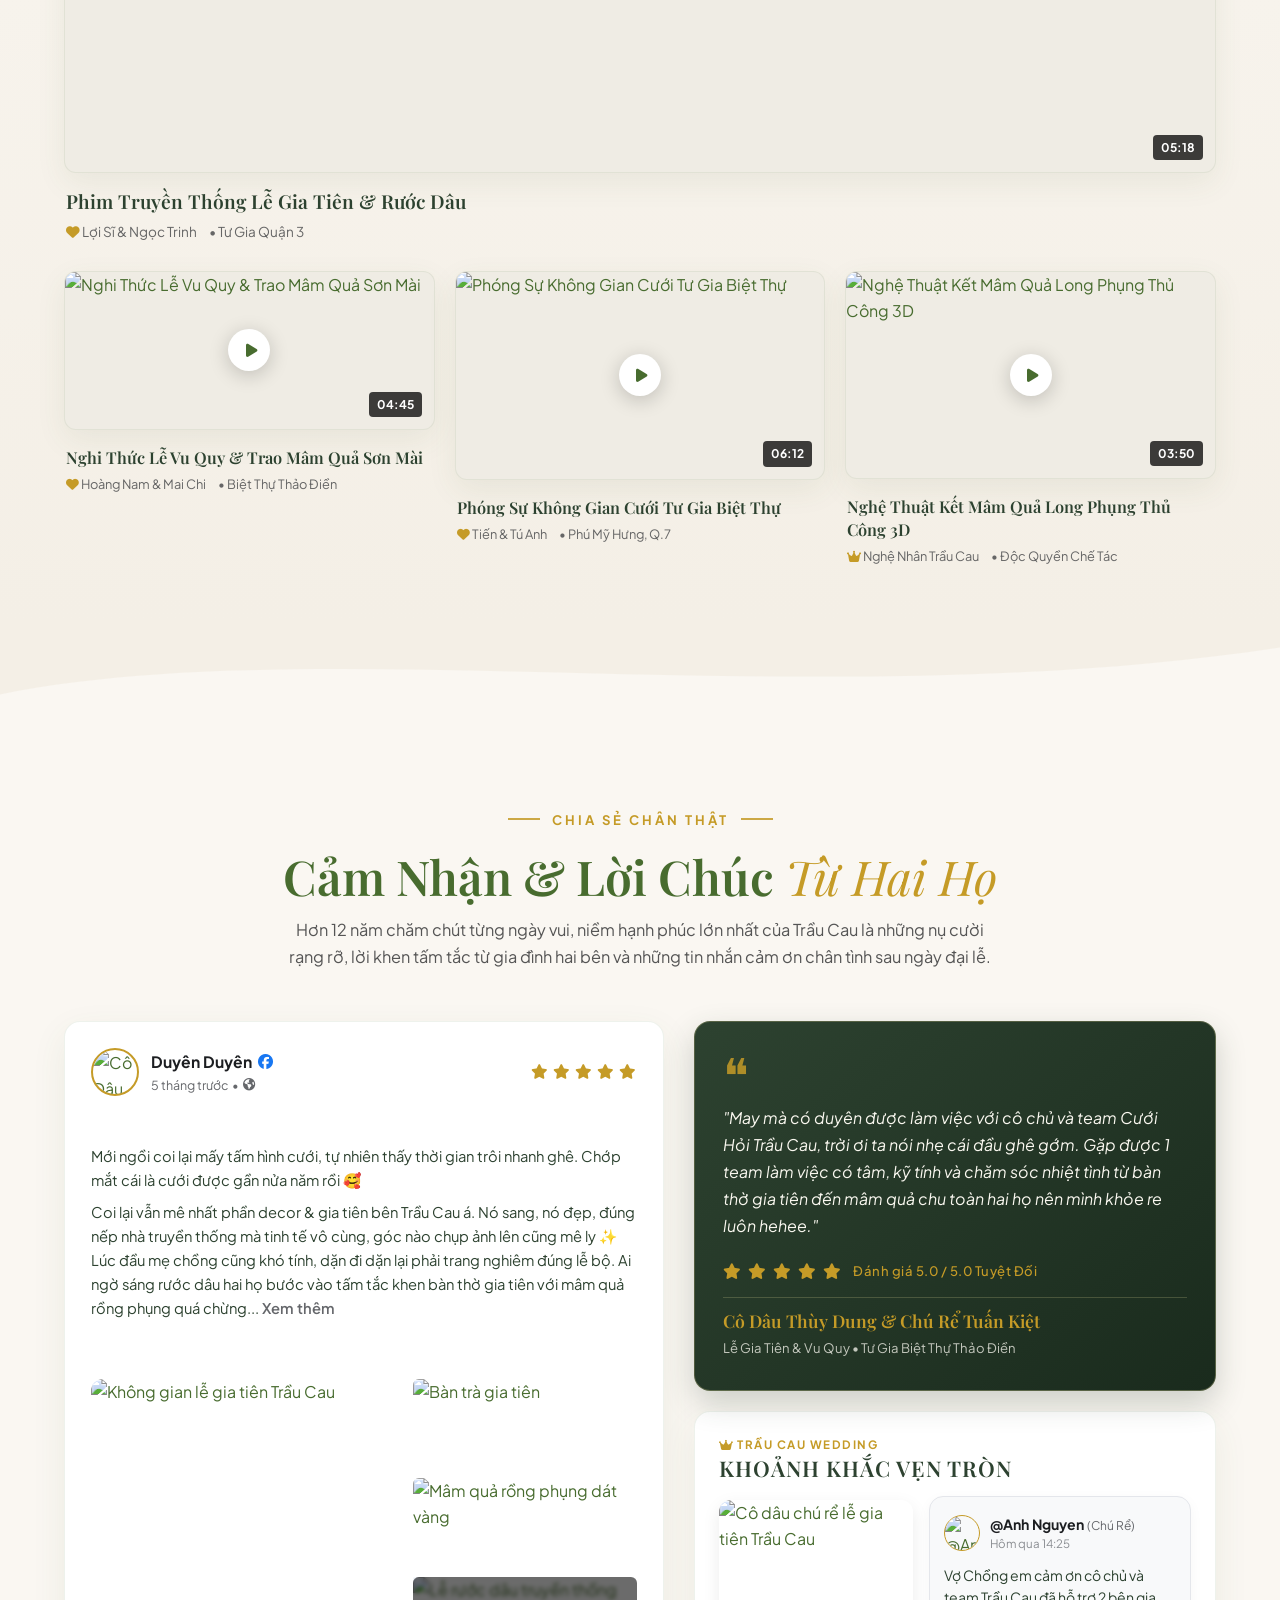
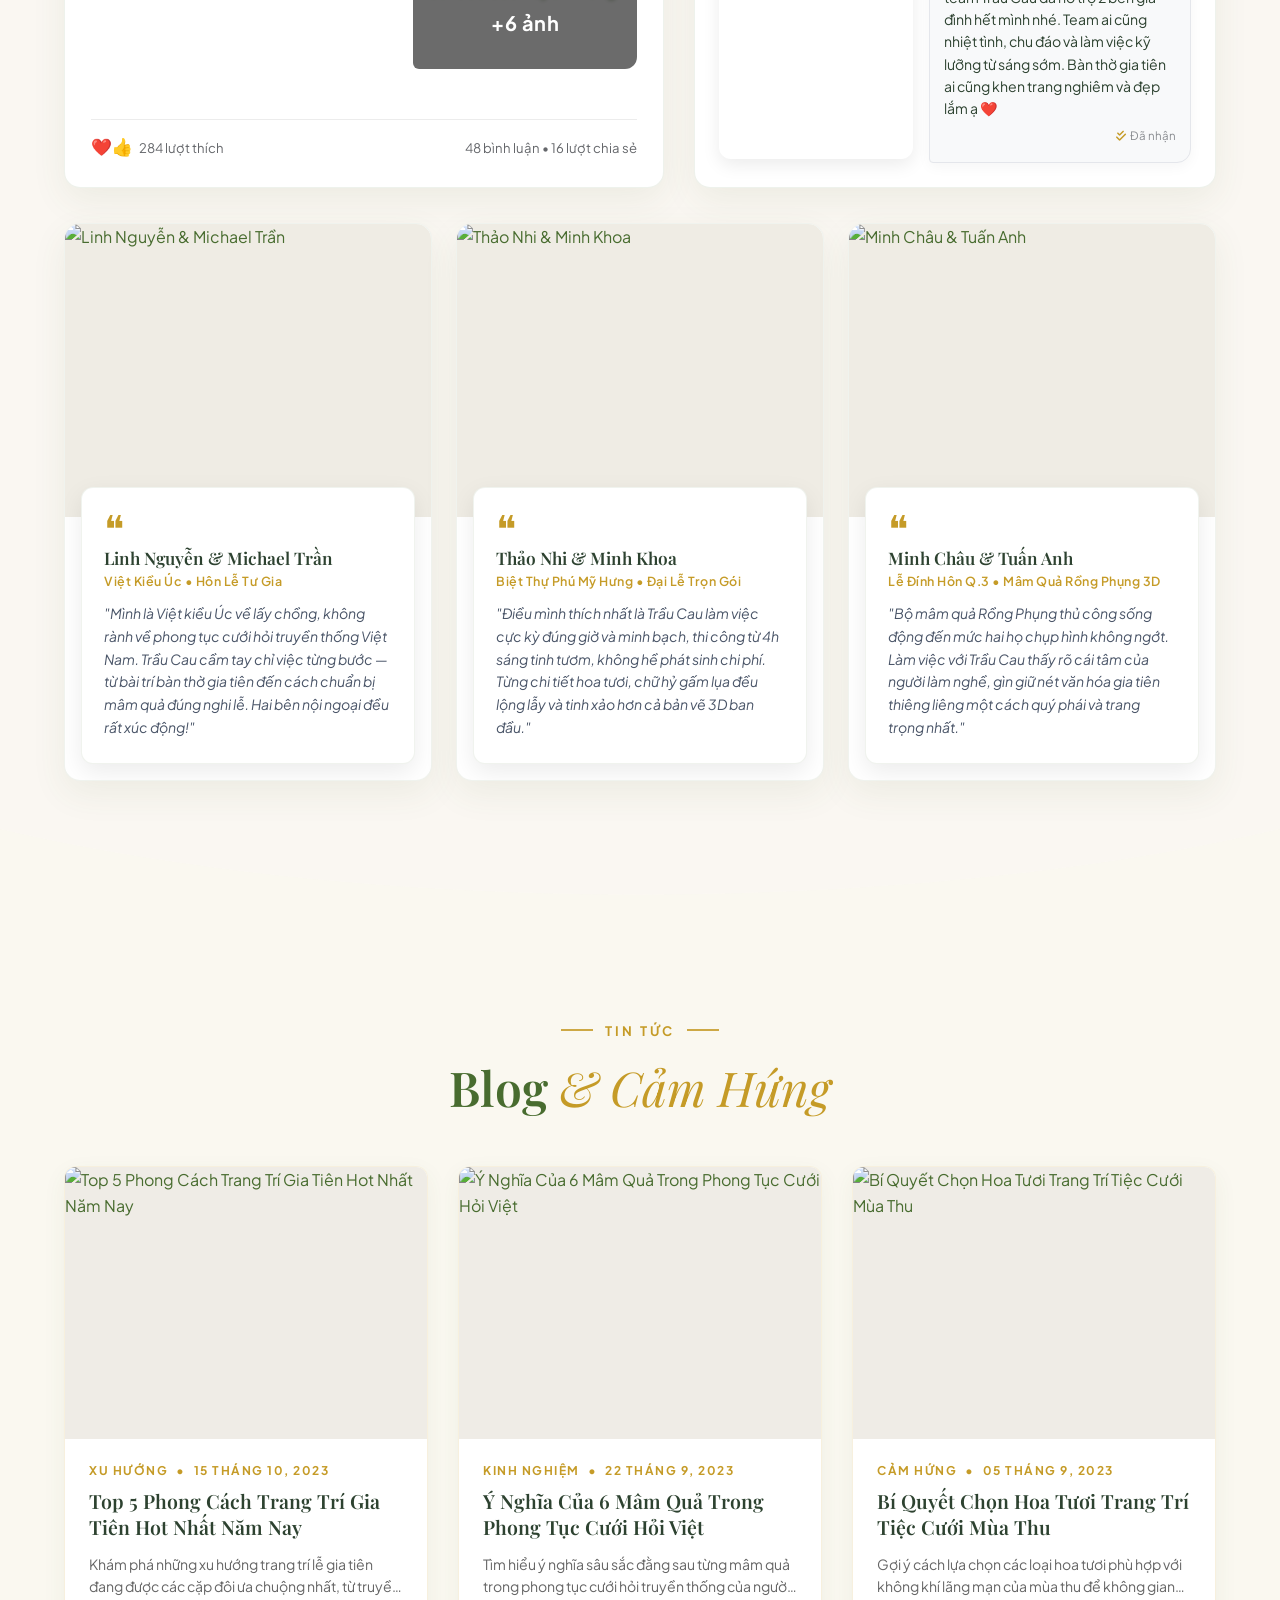
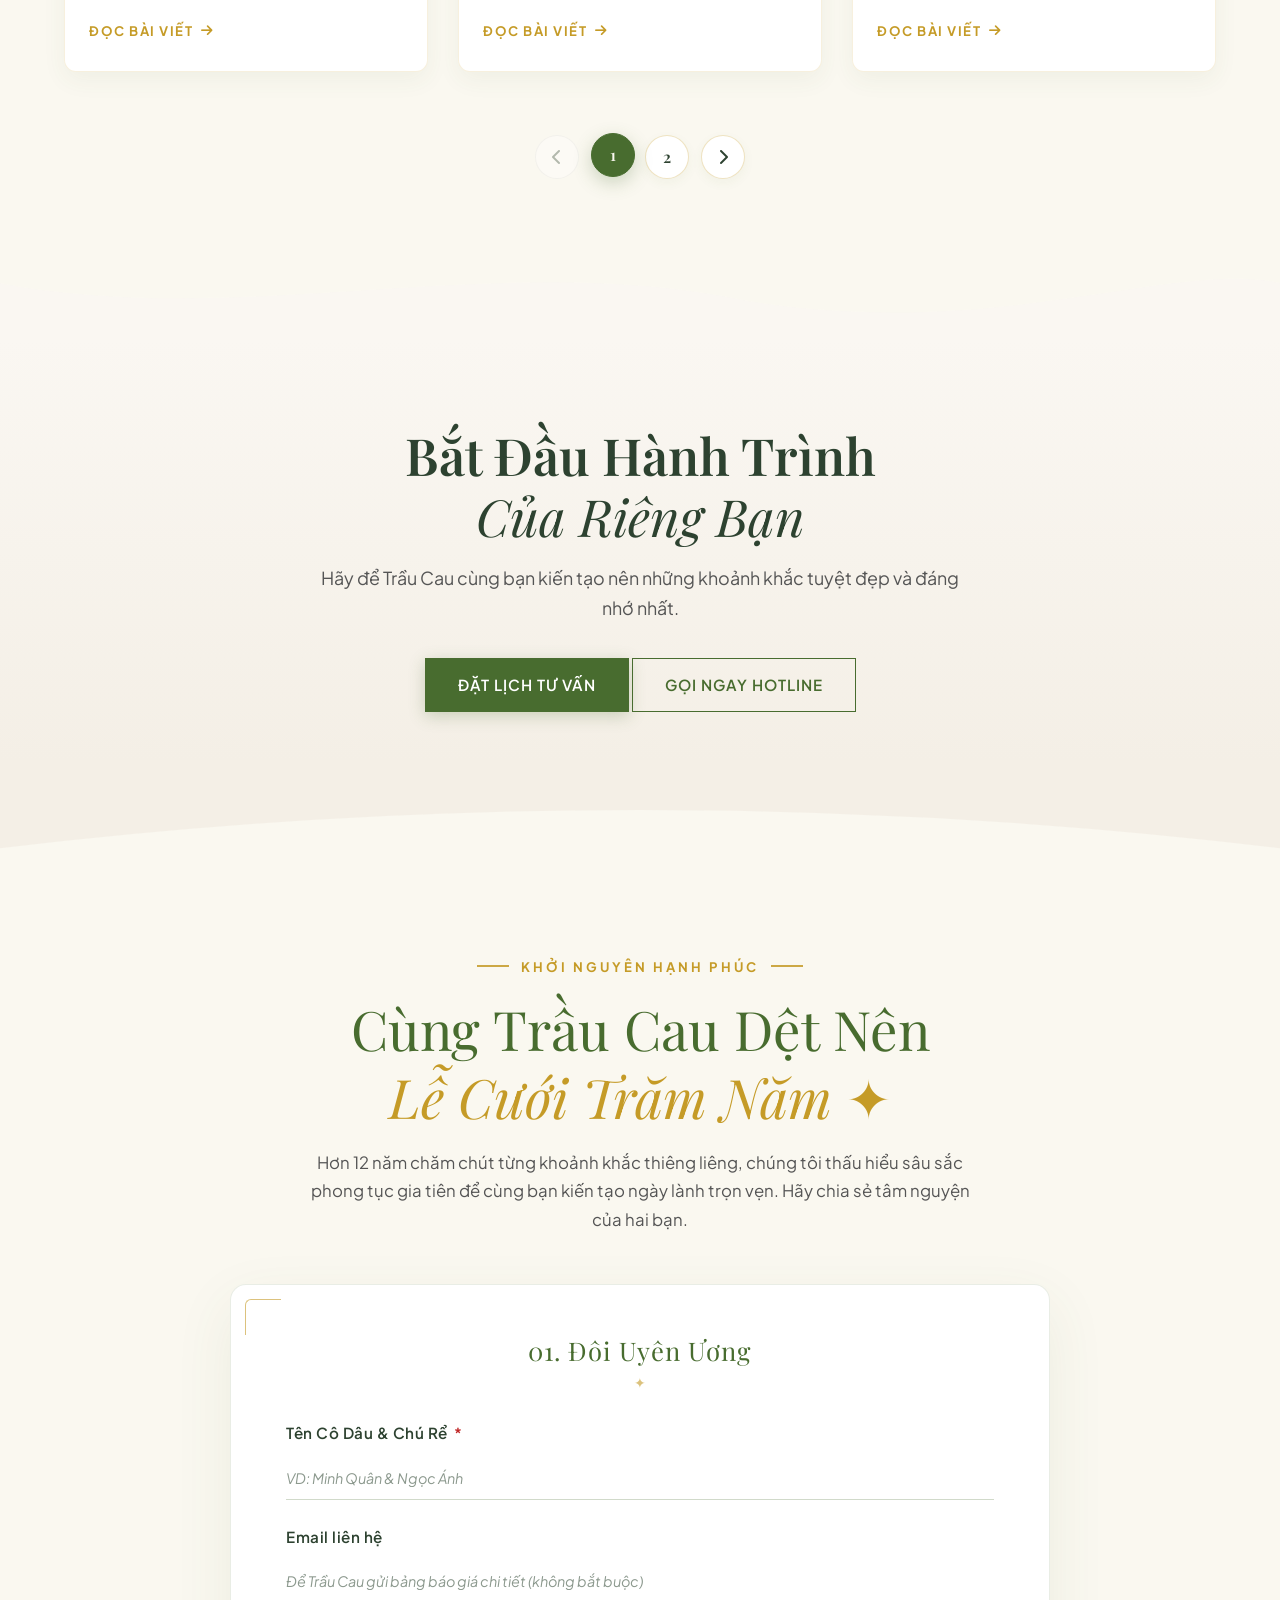
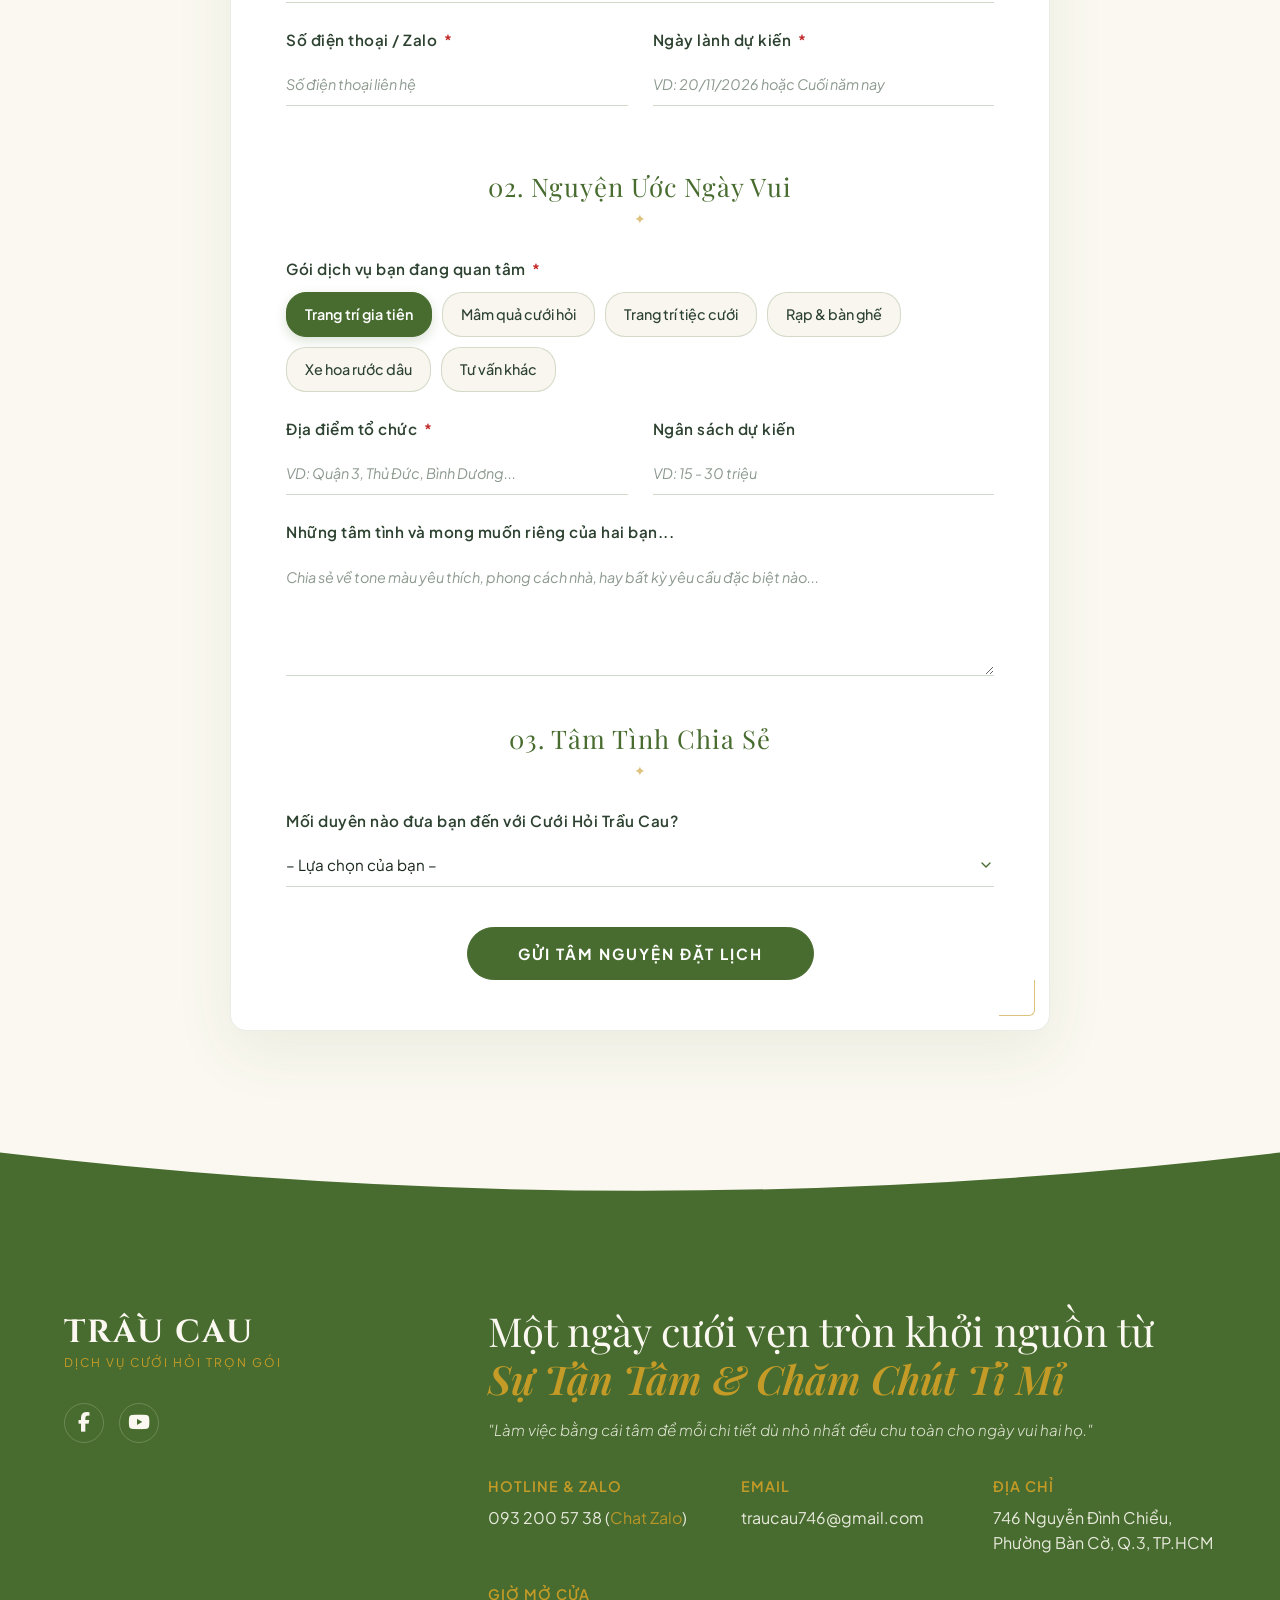
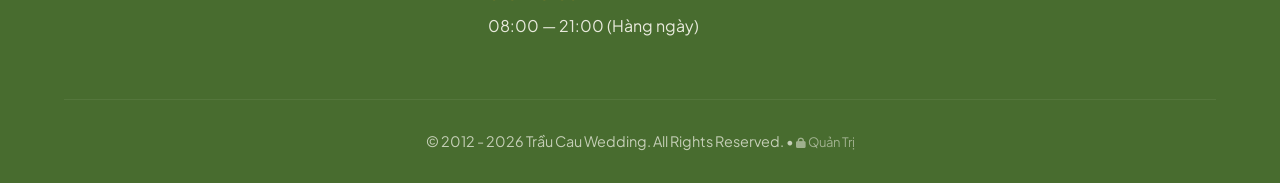
==== commit 4569694d: "fix(mobile): harmonize hero and cta mobile typography and integrate CTA into Admin CMS" ====
--- a/index.html
+++ b/index.html
@@ -3070,6 +3070,7 @@
             .consultation-hero { padding: 60px 0 30px; }
             .consultation-title { font-size: 2.6rem; }
             .consultation-card { padding: 35px 25px; margin-top: 0; }
+            .cta-title { font-size: clamp(2.2rem, 5vw, 2.8rem); }
             
             .footer-right h3 { font-size: 1.8rem; }
         }
@@ -3081,13 +3082,26 @@
         @media (max-width: 600px) {
             .hero { padding: 95px 16px 50px !important; height: auto !important; min-height: 100vh; }
             .hero-content { width: 100% !important; max-width: 100% !important; margin: 0 auto; }
-            .hero-subtitle { font-size: 0.7rem !important; letter-spacing: 1.5px !important; margin-bottom: 14px !important; line-height: 1.5; white-space: normal; max-width: 280px; margin-left: auto; margin-right: auto; }
-            .hero-title { font-size: clamp(1.4rem, 5.8vw, 2.05rem) !important; line-height: 1.25 !important; margin-bottom: 18px !important; text-align: center; }
+            .hero-subtitle { font-size: 0.72rem !important; letter-spacing: 1.5px !important; margin-bottom: 14px !important; line-height: 1.5; white-space: normal; max-width: 290px; margin-left: auto; margin-right: auto; }
+            .hero-title { font-size: clamp(1.8rem, 7.4vw, 2.5rem) !important; line-height: 1.22 !important; margin-bottom: 18px !important; text-align: center; }
             .hero-reveal-line { display: block; font-size: inherit; white-space: nowrap; }
-            .hero-reveal-sub { display: block; font-size: clamp(1.22rem, 5.1vw, 1.8rem) !important; line-height: 1.25 !important; margin-top: 6px; white-space: nowrap; }
+            .hero-reveal-sub { display: block; font-size: clamp(1.52rem, 6.3vw, 2.1rem) !important; line-height: 1.22 !important; margin-top: 6px; white-space: nowrap; }
             .hero-desc { font-size: 0.95rem !important; line-height: 1.6 !important; margin-bottom: 28px !important; padding: 0 8px; max-width: 350px; margin-left: auto; margin-right: auto; }
             .hero-btns { flex-direction: column; gap: 12px; width: 100%; max-width: 290px; margin: 0 auto; }
             .hero-btns .btn { width: 100%; padding: 13px 20px; font-size: 0.9rem; }
+
+            /* About Section Responsive */
+            .about-title { font-size: clamp(1.85rem, 6.8vw, 2.45rem) !important; line-height: 1.25 !important; }
+
+            /* CTA Section Responsive */
+            .cta { padding: 60px 16px 45px !important; }
+            .cta-title { font-size: clamp(1.65rem, 6.4vw, 2.3rem) !important; line-height: 1.28 !important; margin-bottom: 14px !important; text-align: center; }
+            .cta-title-line1 { display: block; white-space: nowrap; }
+            .cta-title-line2 { display: block; font-size: inherit; white-space: nowrap; margin-top: 4px; }
+            .cta-desc { font-size: 0.95rem !important; line-height: 1.6 !important; max-width: 340px !important; margin: 0 auto 24px !important; }
+            .cta-btns { flex-direction: column !important; gap: 12px !important; width: 100% !important; max-width: 290px !important; margin: 0 auto !important; }
+            .cta-btns .btn { width: 100% !important; padding: 13px 20px !important; font-size: 0.9rem !important; }
+
             .masterpiece-metrics { grid-template-columns: 1fr; }
             .masterpiece-link { font-size: 1.05rem; }
             .video-lightbox-box { width: 96%; }
@@ -3095,7 +3109,9 @@
             .lookbook-modal-box { padding: 25px 16px; }
             .modal-actions { flex-direction: column; }
             .modal-btn-zalo, .modal-btn-call { width: 100%; }
-            .consultation-title { font-size: 2.2rem; }
+
+            /* Consultation Responsive */
+            .consultation-title { font-size: clamp(1.8rem, 6.5vw, 2.35rem) !important; line-height: 1.25 !important; }
             .consultation-subtitle { font-size: 0.95rem; }
             .consultation-card { padding: 30px 18px; margin-top: 0; border-radius: 8px; }
             .consultation-card::before, .consultation-card::after { display: none; }
@@ -4115,11 +4131,11 @@
     <!-- CTA Section -->
     <section class="cta" id="contact">
         <div class="container fade-in-up">
-            <h2 class="cta-title">Bắt Đầu Hành Trình <br><span class="italic">Của Riêng Bạn</span></h2>
-            <p class="cta-desc">Hãy để Trầu Cau cùng bạn kiến tạo nên những khoảnh khắc tuyệt đẹp và đáng nhớ nhất.</p>
+            <h2 class="cta-title"><span class="cta-title-line1" id="ctaTitleLine1">Bắt Đầu Hành Trình</span><br><span class="italic cta-title-line2" id="ctaTitleLine2">Của Riêng Bạn</span></h2>
+            <p class="cta-desc" id="ctaDesc">Hãy để Trầu Cau cùng bạn kiến tạo nên những khoảnh khắc tuyệt đẹp và đáng nhớ nhất.</p>
             <div class="cta-btns">
-                <a href="#consultation" class="btn btn-primary">Đặt Lịch Tư Vấn</a>
-                <a href="tel:0932005738" class="btn btn-outline">Gọi Ngay Hotline</a>
+                <a href="#consultation" class="btn btn-primary" id="ctaBtnPrimary">Đặt Lịch Tư Vấn</a>
+                <a href="tel:0932005738" class="btn btn-outline" id="ctaBtnSecondary">Gọi Ngay Hotline</a>
             </div>
         </div>
     </section>
@@ -5068,6 +5084,7 @@
             });
         })();
     </script>
-    <script src="js/site-sync.js?v=20260905_v1"></script>
+    <script src="js/site-content-data.js?v=20260905_v2"></script>
+    <script src="js/site-sync.js?v=20260905_v2"></script>
 </body>
 </html>
